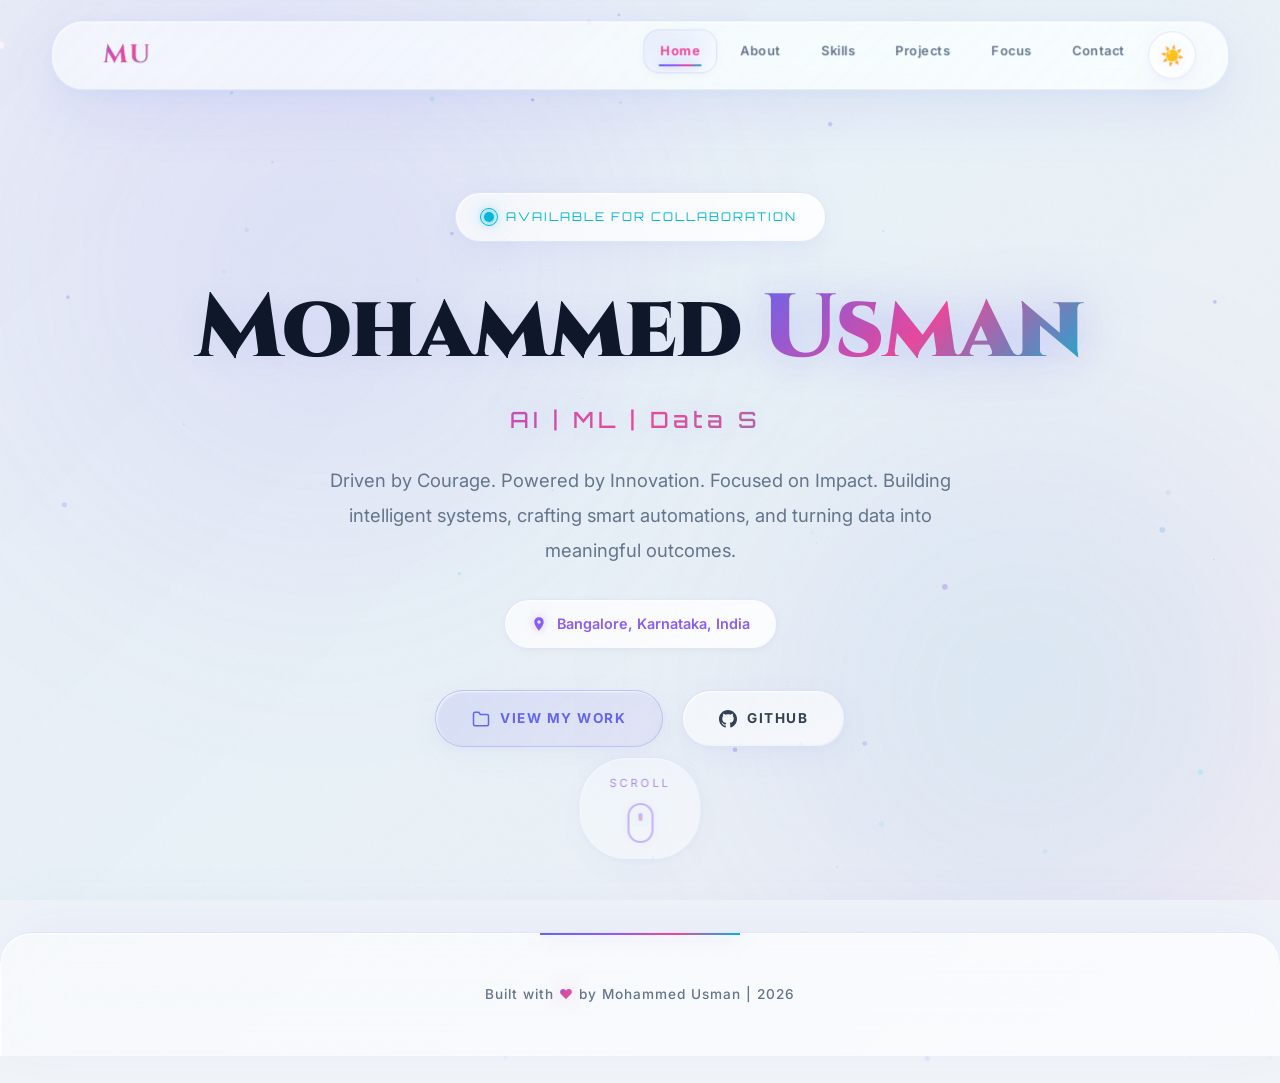
==== index.html @ 212a8f61 "Add files via upload" ====
<!DOCTYPE html>
<html lang="en">
<head>
    <meta charset="UTF-8">
    <meta name="viewport" content="width=device-width, initial-scale=1.0, maximum-scale=5.0, user-scalable=yes">
    <title>Mohammed Usman | AI & ML Portfolio</title>
    <link rel="preconnect" href="https://fonts.googleapis.com">
    <link rel="preconnect" href="https://fonts.gstatic.com" crossorigin>
    <link href="https://fonts.googleapis.com/css2?family=Cinzel:wght@400;600;700;900&family=Inter:wght@300;400;500;600;700&family=Orbitron:wght@400;500;700;900&display=swap" rel="stylesheet">
    <link rel="stylesheet" href="theme.css">
    <link rel="stylesheet" href="style.css">
</head>
<body>

    <div class="skeleton-loader" id="skeletonLoader">
        <div class="skeleton-prism"></div>
        <div class="skeleton-text">INITIALIZING PRISM...</div>
    </div>

    <div class="bg-canvas">
        <canvas id="particleCanvas"></canvas>
    </div>
    <div class="bg-overlay"></div>
    <div class="bg-noise"></div>

    <nav class="navbar" id="navbar">
        <a href="index.html" class="nav-logo">MU</a>
        <ul class="nav-links" id="navLinks">
            <li><a href="index.html">Home</a></li>
            <li><a href="about.html">About</a></li>
            <li><a href="skills.html">Skills</a></li>
            <li><a href="projects.html">Projects</a></li>
            <li><a href="focus.html">Focus</a></li>
            <li><a href="contact.html">Contact</a></li>
            <li><button class="theme-toggle" id="themeToggle" aria-label="Toggle theme"><span class="theme-icon">☀️</span></button></li>
        </ul>
        <button class="mobile-menu-btn" id="mobileMenuBtn" aria-label="Toggle menu">
            <span></span>
            <span></span>
            <span></span>
        </button>
    </nav>

    <section class="hero" id="home">
        <div class="hero-content">
            <div class="hero-badge">
                <span class="pulse"></span>
                AVAILABLE FOR COLLABORATION
            </div>
            <h1 class="hero-name">Mohammed <span>Usman</span></h1>
            <p class="hero-title">AI | ML | Data Science | Futuristic Tech Explorer</p>
            <p class="hero-desc">
                Driven by Courage. Powered by Innovation. Focused on Impact.
                Building intelligent systems, crafting smart automations, and turning data into meaningful outcomes.
            </p>
            <div class="hero-location">
                <svg viewBox="0 0 24 24">
                    <path d="M12 2C8.13 2 5 5.13 5 9c0 5.25 7 13 7 13s7-7.75 7-13c0-3.87-3.13-7-7-7zm0 9.5c-1.38 0-2.5-1.12-2.5-2.5s1.12-2.5 2.5-2.5 2.5 1.12 2.5 2.5-1.12 2.5-2.5 2.5z"/>
                </svg>
                Bangalore, Karnataka, India
            </div>
            <div class="hero-cta">
                <a href="projects.html" class="btn btn-primary">
                    <svg width="18" height="18" viewBox="0 0 24 24" fill="none" stroke="currentColor" stroke-width="2">
                        <path d="M22 19a2 2 0 0 1-2 2H4a2 2 0 0 1-2-2V5a2 2 0 0 1 2-2h5l2 3h9a2 2 0 0 1 2 2z"/>
                    </svg>
                    View My Work
                <span class="wave"></span></a>
                <a href="https://github.com/ussu321" target="_blank" rel="noopener noreferrer" class="btn btn-secondary">
                    <svg width="18" height="18" viewBox="0 0 24 24" fill="currentColor">
                        <path d="M12 0c-6.626 0-12 5.373-12 12 0 5.302 3.438 9.8 8.207 11.387.599.111.793-.261.793-.577v-2.234c-3.338.726-4.033-1.416-4.033-1.416-.546-1.387-1.333-1.756-1.333-1.756-1.089-.745.083-.729.083-.729 1.205.084 1.839 1.237 1.839 1.237 1.07 1.834 2.807 1.304 3.492.997.107-.775.418-1.305.762-1.604-2.665-.305-5.467-1.334-5.467-5.931 0-1.311.469-2.381 1.236-3.221-.124-.303-.535-1.524.117-3.176 0 0 1.008-.322 3.301 1.23.957-.266 1.983-.399 3.003-.404 1.02.005 2.047.138 3.006.404 2.291-1.552 3.297-1.23 3.297-1.23.653 1.653.242 2.874.118 3.176.77.84 1.235 1.911 1.235 3.221 0 4.609-2.807 5.624-5.479 5.921.43.372.823 1.102.823 2.222v3.293c0 .319.192.694.801.576 4.765-1.589 8.199-6.086 8.199-11.386 0-6.627-5.373-12-12-12z"/>
                    </svg>
                    GitHub
                <span class="wave"></span></a>
            </div>
        </div>
        <div class="scroll-indicator">
            <span>SCROLL</span>
            <div class="mouse"></div>
        </div>
    </section>

    <footer class="footer">
        <p>Built with <span class="heart">♥</span> by Mohammed Usman | 2026</p>
    </footer>

    <script src="main.js"></script>
</body>
</html>
---- theme.css ----
/* ============================================
   PRISM GLASS DESIGN SYSTEM v3.0
   Fixed: No scroll shake, Real Skeleton, Mobile-First
   ============================================ */

:root {
    --bg-void: #f0f4f8;
    --bg-surface: #ffffff;
    --bg-elevated: #e2e8f0;
    --bg-hero: radial-gradient(ellipse at 20% 20%, rgba(99,102,241,0.08) 0%, transparent 50%),
               radial-gradient(ellipse at 80% 80%, rgba(6,182,212,0.06) 0%, transparent 50%),
               radial-gradient(ellipse at 50% 50%, rgba(236,72,153,0.04) 0%, transparent 60%);

    --glass-10: rgba(255, 255, 255, 0.45);
    --glass-20: rgba(255, 255, 255, 0.65);
    --glass-30: rgba(255, 255, 255, 0.85);
    --glass-border: rgba(99, 102, 241, 0.15);
    --glass-border-hover: rgba(139, 92, 246, 0.40);
    --glass-border-glow: rgba(6, 182, 212, 0.25);

    --accent-indigo: #6366f1;
    --accent-violet: #8b5cf6;
    --accent-fuchsia: #ec4899;
    --accent-cyan: #06b6d4;
    --accent-rose: #f43f5e;
    --accent-gold: #f59e0b;
    --accent-glow: rgba(99, 102, 241, 0.15);

    --text-primary: #0f172a;
    --text-secondary: #334155;
    --text-muted: #64748b;
    --text-light: #94a3b8;

    --gradient-holographic: linear-gradient(135deg, #6366f1, #8b5cf6, #ec4899, #06b6d4);
    --gradient-aurora: linear-gradient(135deg, rgba(99,102,241,0.10), rgba(6,182,212,0.08), rgba(236,72,153,0.06));
    --gradient-shimmer: linear-gradient(105deg, transparent 30%, rgba(255,255,255,0.5) 45%, rgba(255,255,255,0.7) 50%, rgba(255,255,255,0.5) 55%, transparent 70%);
    --gradient-text: linear-gradient(135deg, #6366f1 0%, #ec4899 50%, #06b6d4 100%);

    --neon-glow: 0 0 20px rgba(99, 102, 241, 0.20), 0 0 60px rgba(6, 182, 212, 0.10);
    --neon-glow-strong: 0 0 30px rgba(99, 102, 241, 0.30), 0 0 80px rgba(236, 72, 153, 0.15), 0 0 40px rgba(6, 182, 212, 0.10);

    --shadow-sm: 0 2px 8px rgba(15, 23, 42, 0.03), 0 1px 2px rgba(15, 23, 42, 0.02);
    --shadow-md: 0 8px 32px rgba(99, 102, 241, 0.06), 0 2px 8px rgba(6, 182, 212, 0.04);
    --shadow-lg: 0 20px 60px rgba(99, 102, 241, 0.10), 0 4px 16px rgba(6, 182, 212, 0.06);
    --shadow-xl: 0 30px 80px rgba(99, 102, 241, 0.14), 0 8px 24px rgba(6, 182, 212, 0.08);
    --shadow-inset-light: inset 1px 1px 2px rgba(255,255,255,0.7), inset 0px 0px 1px rgba(255,255,255,0.5);
    --shadow-inset-dark: inset -1px -1px 2px rgba(15, 23, 42, 0.03);

    --font-ancient: 'Cinzel', serif;
    --font-modern: 'Inter', sans-serif;
    --font-tech: 'Orbitron', monospace;

    --transition-smooth: transform 0.5s cubic-bezier(0.23, 1, 0.32, 1), opacity 0.5s cubic-bezier(0.23, 1, 0.32, 1), box-shadow 0.5s ease;
    --transition-bounce: transform 0.6s cubic-bezier(0.34, 1.56, 0.64, 1), opacity 0.6s cubic-bezier(0.34, 1.56, 0.64, 1);
    --transition-liquid: transform 0.8s cubic-bezier(0.4, 0, 0.2, 1), opacity 0.8s ease;

    --radius-sm: 16px;
    --radius-md: 24px;
    --radius-lg: 32px;
    --radius-xl: 48px;
    --radius-pill: 100px;

    --cursor-glow-color: rgba(99, 102, 241, 0.04);
    --liquid-gradient: linear-gradient(135deg, rgba(99,102,241,0.05) 0%, rgba(6,182,212,0.03) 50%, rgba(236,72,153,0.03) 100%);
}

[data-theme="dark"] {
    --bg-void: #02040a;
    --bg-surface: #0a0f1a;
    --bg-elevated: #111827;
    --bg-hero: radial-gradient(ellipse at 20% 20%, rgba(99,102,241,0.10) 0%, transparent 50%),
               radial-gradient(ellipse at 80% 80%, rgba(6,182,212,0.06) 0%, transparent 50%),
               radial-gradient(ellipse at 50% 50%, rgba(236,72,153,0.04) 0%, transparent 60%);

    --glass-10: rgba(255, 255, 255, 0.02);
    --glass-20: rgba(255, 255, 255, 0.05);
    --glass-30: rgba(255, 255, 255, 0.08);
    --glass-border: rgba(139, 92, 246, 0.15);
    --glass-border-hover: rgba(139, 92, 246, 0.45);
    --glass-border-glow: rgba(6, 182, 212, 0.30);

    --text-primary: #f8fafc;
    --text-secondary: #e2e8f0;
    --text-muted: #94a3b8;
    --text-light: #64748b;

    --shadow-sm: 0 2px 8px rgba(0, 0, 0, 0.25), 0 1px 2px rgba(0,0,0,0.15);
    --shadow-md: 0 8px 32px rgba(0, 0, 0, 0.35), 0 2px 8px rgba(139, 92, 246, 0.08);
    --shadow-lg: 0 20px 60px rgba(0, 0, 0, 0.45), 0 4px 16px rgba(139, 92, 246, 0.10);
    --shadow-xl: 0 30px 80px rgba(0, 0, 0, 0.55), 0 8px 24px rgba(139, 92, 246, 0.12);
    --shadow-inset-light: inset 1px 1px 2px rgba(255,255,255,0.03), inset 0px 0px 1px rgba(255,255,255,0.02);
    --shadow-inset-dark: inset -1px -1px 2px rgba(0, 0, 0, 0.25);

    --accent-glow: rgba(139, 92, 246, 0.12);
    --cursor-glow-color: rgba(139, 92, 246, 0.03);
    --liquid-gradient: linear-gradient(135deg, rgba(99,102,241,0.04) 0%, rgba(6,182,212,0.02) 50%, rgba(236,72,153,0.02) 100%);
}

*, *::before, *::after {
    margin: 0;
    padding: 0;
    box-sizing: border-box;
}

html {
    scroll-behavior: smooth;
    scroll-padding-top: 100px;
    font-size: 16px;
    -webkit-font-smoothing: antialiased;
    -moz-osx-font-smoothing: grayscale;
    overflow-x: hidden;
}

body {
    font-family: var(--font-modern);
    background: var(--bg-void);
    color: var(--text-secondary);
    overflow-x: hidden;
    line-height: 1.7;
    min-height: 100vh;
    min-height: 100dvh;
    position: relative;
    transition: background-color 0.5s ease, color 0.4s ease;
}

/* ============================================
   SKELETON LOADER - Real App Feel
   ============================================ */
.skeleton-loader {
    position: fixed;
    inset: 0;
    background: var(--bg-void);
    z-index: 100000;
    display: flex;
    flex-direction: column;
    align-items: center;
    justify-content: center;
    transition: opacity 0.7s cubic-bezier(0.23, 1, 0.32, 1), visibility 0.7s ease;
}

.skeleton-loader.hidden {
    opacity: 0;
    visibility: hidden;
    pointer-events: none;
}

.skeleton-prism {
    width: 70px;
    height: 70px;
    position: relative;
    border-radius: 20px;
    background: linear-gradient(135deg, var(--glass-20), var(--glass-30));
    border: 2px solid var(--glass-border);
    backdrop-filter: blur(20px);
    box-shadow: var(--neon-glow), var(--shadow-lg);
    animation: skeletonSpin 2s linear infinite, skeletonPulse 1.5s ease-in-out infinite;
    overflow: hidden;
}

.skeleton-prism::before {
    content: '';
    position: absolute;
    inset: 0;
    background: var(--gradient-holographic);
    opacity: 0.3;
    animation: skeletonGradient 3s linear infinite;
    background-size: 200% 200%;
}

.skeleton-prism::after {
    content: '';
    position: absolute;
    inset: 4px;
    border-radius: 14px;
    background: var(--bg-void);
    opacity: 0.8;
}

@keyframes skeletonSpin {
    0% { transform: rotate(0deg) scale(1); }
    50% { transform: rotate(180deg) scale(1.1); }
    100% { transform: rotate(360deg) scale(1); }
}

@keyframes skeletonPulse {
    0%, 100% { box-shadow: 0 0 20px rgba(99,102,241,0.2), 0 0 40px rgba(6,182,212,0.1); }
    50% { box-shadow: 0 0 40px rgba(99,102,241,0.4), 0 0 80px rgba(236,72,153,0.2); }
}

@keyframes skeletonGradient {
    0% { background-position: 0% 50%; }
    50% { background-position: 100% 50%; }
    100% { background-position: 0% 50%; }
}

.skeleton-text {
    margin-top: 1.8rem;
    font-family: var(--font-tech);
    font-size: 0.8rem;
    color: var(--accent-violet);
    letter-spacing: 5px;
    animation: skeletonTextFade 1.2s ease-in-out infinite;
    font-weight: 500;
}

@keyframes skeletonTextFade {
    0%, 100% { opacity: 0.3; }
    50% { opacity: 1; }
}

/* ============================================
   BACKGROUND SYSTEM - Fixed Full Coverage
   ============================================ */
.bg-canvas {
    position: fixed;
    top: 0;
    left: 0;
    width: 100%;
    height: 100%;
    z-index: -3;
    background: var(--bg-void);
    overflow: hidden;
    pointer-events: none;
}

.bg-canvas::before {
    content: '';
    position: absolute;
    top: -20%;
    left: -10%;
    width: 70vw;
    height: 70vw;
    background: radial-gradient(circle, rgba(99,102,241,0.12) 0%, rgba(139,92,246,0.06) 30%, transparent 70%);
    border-radius: 50%;
    animation: auroraDrift1 25s ease-in-out infinite alternate;
    filter: blur(80px);
    transform: translateZ(0);
    will-change: transform;
}

.bg-canvas::after {
    content: '';
    position: absolute;
    bottom: -20%;
    right: -10%;
    width: 60vw;
    height: 60vw;
    background: radial-gradient(circle, rgba(6,182,212,0.10) 0%, rgba(99,102,241,0.05) 40%, transparent 70%);
    border-radius: 50%;
    animation: auroraDrift2 20s ease-in-out infinite alternate;
    filter: blur(80px);
    transform: translateZ(0);
    will-change: transform;
}

@keyframes auroraDrift1 {
    0% { transform: translate(0, 0) scale(1); }
    33% { transform: translate(5%, -5%) scale(1.1); }
    66% { transform: translate(-3%, 3%) scale(0.95); }
    100% { transform: translate(2%, -2%) scale(1.05); }
}

@keyframes auroraDrift2 {
    0% { transform: translate(0, 0) scale(1); }
    50% { transform: translate(-5%, 5%) scale(1.15); }
    100% { transform: translate(3%, -3%) scale(1.08); }
}

.bg-overlay {
    position: fixed;
    top: 0;
    left: 0;
    width: 100%;
    height: 100%;
    z-index: -2;
    background: var(--liquid-gradient);
    pointer-events: none;
    animation: auroraPulse 15s ease-in-out infinite alternate;
}

@keyframes auroraPulse {
    0% { opacity: 0.5; }
    50% { opacity: 1; }
    100% { opacity: 0.7; }
}

.bg-noise {
    position: fixed;
    top: 0;
    left: 0;
    width: 100%;
    height: 100%;
    z-index: -1;
    opacity: 0.02;
    pointer-events: none;
    background-image: url("data:image/svg+xml,%3Csvg viewBox='0 0 256 256' xmlns='http://www.w3.org/2000/svg'%3E%3Cfilter id='noise'%3E%3CfeTurbulence type='fractalNoise' baseFrequency='0.9' numOctaves='3' stitchTiles='stitch'/%3E%3C/filter%3E%3Crect width='100%25' height='100%25' filter='url(%23noise)'/%3E%3C/svg%3E");
}

.aurora-particle {
    position: fixed;
    border-radius: 50%;
    pointer-events: none;
    z-index: -2;
    filter: blur(1px);
    opacity: 0.3;
    animation: particleFloat linear infinite;
    will-change: transform, opacity;
}

@keyframes particleFloat {
    0% { transform: translateY(100vh) rotate(0deg); opacity: 0; }
    10% { opacity: 0.3; }
    90% { opacity: 0.3; }
    100% { transform: translateY(-100px) rotate(360deg); opacity: 0; }
}

/* ============================================
   THEME TOGGLE
   ============================================ */
.theme-toggle {
    position: relative;
    width: 48px;
    height: 48px;
    border-radius: 50%;
    border: none;
    cursor: pointer;
    display: flex;
    align-items: center;
    justify-content: center;
    font-size: 1.2rem;
    background: linear-gradient(135deg, var(--glass-10), var(--glass-20));
    backdrop-filter: blur(20px) saturate(1.5);
    -webkit-backdrop-filter: blur(20px) saturate(1.5);
    border: 1.5px solid var(--glass-border);
    box-shadow: var(--shadow-md), var(--shadow-inset-light), var(--shadow-inset-dark);
    transition: var(--transition-bounce);
    z-index: 1001;
    -webkit-tap-highlight-color: transparent;
    overflow: hidden;
    will-change: transform;
}

.theme-toggle:hover {
    transform: scale(1.15) rotate(20deg);
    border-color: var(--glass-border-hover);
    box-shadow: var(--neon-glow), var(--shadow-lg), var(--shadow-inset-light);
}

.theme-toggle:active {
    transform: scale(0.92);
}

.theme-toggle .theme-icon {
    position: relative;
    z-index: 2;
    transition: transform 0.4s cubic-bezier(0.34, 1.56, 0.64, 1);
    filter: drop-shadow(0 0 8px var(--accent-glow));
}

.theme-toggle:hover .theme-icon {
    transform: scale(1.3);
}

.theme-toggle::before {
    content: '';
    position: absolute;
    bottom: 0;
    left: 0;
    width: 100%;
    height: 0%;
    background: var(--gradient-holographic);
    border-radius: 50%;
    transition: height 0.6s cubic-bezier(0.23, 1, 0.32, 1);
    z-index: 0;
    opacity: 0.2;
}

.theme-toggle:hover::before {
    height: 100%;
}

/* ============================================
   SEARCH BAR
   ============================================ */
.search-container {
    max-width: 700px;
    margin: 0 auto 3rem;
    position: relative;
    z-index: 10;
}

.search-wrapper {
    position: relative;
    display: flex;
    align-items: center;
}

.search-input {
    width: 100%;
    padding: 18px 28px 18px 56px;
    font-family: var(--font-modern);
    font-size: 1rem;
    color: var(--text-primary);
    background: linear-gradient(135deg, var(--glass-10), var(--glass-20));
    backdrop-filter: blur(24px) saturate(1.8);
    -webkit-backdrop-filter: blur(24px) saturate(1.8);
    border: 1.5px solid var(--glass-border);
    border-radius: var(--radius-pill);
    outline: none;
    transition: var(--transition-bounce);
    box-shadow: var(--shadow-md), var(--shadow-inset-light), var(--shadow-inset-dark);
    will-change: transform, box-shadow;
}

.search-input::placeholder {
    color: var(--text-muted);
    opacity: 0.6;
}

.search-input:focus {
    border-color: var(--accent-violet);
    box-shadow: var(--neon-glow), var(--shadow-lg), var(--shadow-inset-light);
    transform: translateY(-3px) scale(1.01);
}

.search-icon {
    position: absolute;
    left: 22px;
    width: 20px;
    height: 20px;
    fill: none;
    stroke: var(--accent-violet);
    stroke-width: 2;
    opacity: 0.6;
    pointer-events: none;
    transition: var(--transition-smooth);
}

.search-input:focus + .search-icon,
.search-wrapper:focus-within .search-icon {
    opacity: 1;
    transform: scale(1.1);
    stroke: var(--accent-fuchsia);
    filter: drop-shadow(0 0 6px var(--accent-glow));
}

.search-clear {
    position: absolute;
    right: 20px;
    background: none;
    border: none;
    cursor: pointer;
    font-size: 1.2rem;
    color: var(--text-muted);
    opacity: 0;
    transition: var(--transition-smooth);
    padding: 4px;
    border-radius: 50%;
    width: 32px;
    height: 32px;
    display: flex;
    align-items: center;
    justify-content: center;
    -webkit-tap-highlight-color: transparent;
}

.search-clear.visible {
    opacity: 0.6;
}

.search-clear:hover {
    opacity: 1;
    background: var(--bg-elevated);
    color: var(--accent-rose);
    transform: rotate(90deg);
}

.search-results-count {
    text-align: center;
    font-family: var(--font-tech);
    font-size: 0.85rem;
    color: var(--text-muted);
    margin-top: 1rem;
    letter-spacing: 1px;
    opacity: 0;
    transform: translateY(-10px);
    transition: var(--transition-smooth);
    will-change: transform, opacity;
}

.search-results-count.visible {
    opacity: 1;
    transform: translateY(0);
}

.no-results {
    text-align: center;
    padding: 4rem 2rem;
    display: none;
}

.no-results.visible {
    display: block;
}

.no-results-icon {
    font-size: 4rem;
    margin-bottom: 1rem;
    opacity: 0.5;
}

.no-results h3 {
    font-family: var(--font-ancient);
    color: var(--text-primary);
    margin-bottom: 0.5rem;
}

.no-results p {
    color: var(--text-muted);
}
---- style.css ----
/* ============================================
   PRISM GLASS - MAIN STYLES v3.0
   Fixed: No scroll shake, Full Mobile, Real Glass
   ============================================ */

@import url('https://fonts.googleapis.com/css2?family=Cinzel:wght@400;600;700;900&family=Inter:wght@300;400;500;600;700&family=Orbitron:wght@400;500;700;900&display=swap');

* {
    margin: 0;
    padding: 0;
    box-sizing: border-box;
}

html {
    scroll-behavior: smooth;
    scroll-padding-top: 100px;
    font-size: 16px;
    -webkit-font-smoothing: antialiased;
    -moz-osx-font-smoothing: grayscale;
    overflow-x: hidden;
}

body {
    font-family: var(--font-modern);
    background: var(--bg-void);
    color: var(--text-secondary);
    overflow-x: hidden;
    line-height: 1.7;
    min-height: 100vh;
    min-height: 100dvh;
    position: relative;
    transition: background-color 0.5s ease, color 0.4s ease;
}

/* ============================================
   NAVBAR - Floating Prism Glass
   ============================================ */
.navbar {
    position: fixed;
    top: 20px;
    left: 50%;
    transform: translateX(-50%);
    z-index: 1000;
    padding: 0 2rem;
    height: 70px;
    display: flex;
    align-items: center;
    justify-content: space-between;
    width: 92%;
    max-width: 1200px;
    background: linear-gradient(135deg, var(--glass-10), var(--glass-20));
    backdrop-filter: blur(40px) saturate(2) brightness(1.05);
    -webkit-backdrop-filter: blur(40px) saturate(2) brightness(1.05);
    border-radius: var(--radius-lg);
    border: 1.5px solid var(--glass-border);
    box-shadow: var(--shadow-lg), var(--shadow-inset-light);
    transition: var(--transition-smooth);
    will-change: transform;
}

.navbar.scrolled {
    background: linear-gradient(135deg, var(--glass-20), var(--glass-30));
    box-shadow: var(--shadow-xl), var(--shadow-inset-light);
    top: 12px;
    height: 64px;
    border-color: var(--glass-border-hover);
    width: 88%;
}

.nav-logo {
    font-family: var(--font-ancient);
    font-size: 1.6rem;
    font-weight: 700;
    background: var(--gradient-text);
    -webkit-background-clip: text;
    -webkit-text-fill-color: transparent;
    background-clip: text;
    text-decoration: none;
    letter-spacing: 2px;
    position: relative;
    transition: var(--transition-bounce);
    padding: 8px 18px;
    border-radius: var(--radius-sm);
    border: 1.5px solid transparent;
    will-change: transform;
    display: inline-block;
}

.nav-logo:hover {
    transform: scale(1.1) translateY(-2px);
    filter: drop-shadow(0 0 12px rgba(99,102,241,0.4));
    border-color: var(--glass-border-hover);
    background: linear-gradient(135deg, var(--glass-10), var(--glass-20));
    -webkit-background-clip: initial;
    -webkit-text-fill-color: initial;
    background-clip: initial;
    color: var(--accent-violet);
}

.nav-links {
    display: flex;
    gap: 0.4rem;
    list-style: none;
    align-items: center;
    margin: 0;
    padding: 0;
}

.nav-links a {
    font-family: var(--font-modern);
    font-size: 0.8rem;
    font-weight: 600;
    color: var(--text-muted);
    text-decoration: none;
    letter-spacing: 0.5px;
    position: relative;
    transition: var(--transition-smooth);
    padding: 10px 16px;
    border-radius: var(--radius-sm);
    border: 1.5px solid transparent;
    white-space: nowrap;
    overflow: hidden;
    will-change: transform, color;
    display: inline-block;
}

.nav-links a::after {
    content: '';
    position: absolute;
    bottom: 6px;
    left: 50%;
    width: 0;
    height: 2px;
    background: var(--gradient-holographic);
    border-radius: 2px;
    transition: all 0.4s cubic-bezier(0.23, 1, 0.32, 1);
    transform: translateX(-50%);
    box-shadow: 0 0 8px rgba(99,102,241,0.4);
}

.nav-links a:hover::after,
.nav-links a.active::after {
    width: 60%;
}

.nav-links a:hover,
.nav-links a.active {
    color: var(--accent-violet);
    background: linear-gradient(135deg, var(--glass-10), transparent);
    border-color: var(--glass-border);
    box-shadow: var(--shadow-sm);
}

.nav-links a.active {
    color: var(--accent-fuchsia);
    font-weight: 700;
    background: linear-gradient(135deg, rgba(99,102,241,0.08), transparent);
    text-shadow: 0 0 20px rgba(99,102,241,0.3);
}

.mobile-menu-btn {
    display: none;
    flex-direction: column;
    gap: 5px;
    cursor: pointer;
    padding: 12px;
    background: linear-gradient(135deg, var(--glass-10), var(--glass-20));
    border: 1.5px solid var(--glass-border);
    border-radius: var(--radius-sm);
    box-shadow: var(--shadow-sm), var(--shadow-inset-light);
    z-index: 1001;
    transition: var(--transition-smooth);
    -webkit-tap-highlight-color: transparent;
    will-change: transform;
}

.mobile-menu-btn:hover {
    border-color: var(--glass-border-hover);
    box-shadow: var(--neon-glow), var(--shadow-md);
    transform: scale(1.05);
}

.mobile-menu-btn span {
    display: block;
    width: 22px;
    height: 2px;
    background: var(--gradient-holographic);
    background-size: 200% 200%;
    transition: all 0.3s ease;
    border-radius: 2px;
    box-shadow: 0 0 6px rgba(99,102,241,0.3);
}

.mobile-menu-btn.active span:nth-child(1) {
    transform: rotate(45deg) translate(5px, 5px);
}

.mobile-menu-btn.active span:nth-child(2) {
    opacity: 0;
    transform: translateX(-10px);
}

.mobile-menu-btn.active span:nth-child(3) {
    transform: rotate(-45deg) translate(5px, -5px);
}

/* ============================================
   GLASS BUTTON SYSTEM
   ============================================ */
.btn,
.project-links a,
.contact-link {
    position: relative;
    padding: 16px 36px;
    font-family: var(--font-modern);
    font-size: 0.85rem;
    font-weight: 700;
    letter-spacing: 1.5px;
    text-transform: uppercase;
    text-decoration: none;
    border: none;
    border-radius: var(--radius-pill);
    cursor: pointer;
    overflow: hidden;
    transition: var(--transition-bounce);
    display: inline-flex;
    align-items: center;
    justify-content: center;
    gap: 10px;
    isolation: isolate;
    z-index: 1;
    -webkit-tap-highlight-color: transparent;
    will-change: transform, box-shadow;
    background: linear-gradient(135deg, var(--glass-10), var(--glass-20));
    backdrop-filter: blur(16px) saturate(1.5);
    -webkit-backdrop-filter: blur(16px) saturate(1.5);
    border: 1.5px solid var(--glass-border);
    box-shadow: var(--shadow-md), var(--shadow-inset-light), var(--shadow-inset-dark);
    color: var(--text-secondary);
    user-select: none;
    -webkit-user-select: none;
    touch-action: manipulation;
}

.btn::before,
.project-links a::before,
.contact-link::before {
    content: '';
    position: absolute;
    inset: 0;
    border-radius: inherit;
    padding: 1.5px;
    background: var(--gradient-holographic);
    -webkit-mask: linear-gradient(#fff 0 0) content-box, linear-gradient(#fff 0 0);
    -webkit-mask-composite: xor;
    mask-composite: exclude;
    opacity: 0;
    transition: opacity 0.5s ease;
    pointer-events: none;
    z-index: -1;
}

.btn:hover::before,
.project-links a:hover::before,
.contact-link:hover::before {
    opacity: 0.8;
}

.btn::after,
.project-links a::after,
.contact-link::after {
    content: '';
    position: absolute;
    inset: 0;
    border-radius: inherit;
    background: var(--gradient-shimmer);
    background-size: 200% 100%;
    transform: translateX(-100%) skewX(-15deg);
    transition: transform 0.9s cubic-bezier(0.23, 1, 0.32, 1);
    z-index: 2;
    pointer-events: none;
    opacity: 0.3;
}

.btn:hover::after,
.project-links a:hover::after,
.contact-link:hover::after {
    transform: translateX(100%) skewX(-15deg);
}

.btn .wave,
.project-links a .wave,
.contact-link .wave {
    position: absolute;
    bottom: 0;
    left: -50%;
    width: 200%;
    height: 0%;
    background: var(--gradient-aurora);
    border-radius: 40% 40% 0 0;
    transition: height 0.7s cubic-bezier(0.23, 1, 0.32, 1);
    z-index: 0;
    pointer-events: none;
    opacity: 0.5;
}

.btn:hover .wave,
.project-links a:hover .wave,
.contact-link:hover .wave {
    height: 60%;
}

.btn:hover,
.project-links a:hover,
.contact-link:hover {
    transform: translateY(-4px) scale(1.03);
    box-shadow: var(--neon-glow), var(--shadow-xl), var(--shadow-inset-light);
    color: var(--text-primary);
    border-color: transparent;
}

.btn:active,
.project-links a:active,
.contact-link:active {
    transform: translateY(-1px) scale(0.97);
    box-shadow: var(--shadow-sm), var(--shadow-inset-dark);
}

.btn svg, .btn span,
.project-links a svg, .project-links a span {
    position: relative;
    z-index: 3;
    flex-shrink: 0;
}

.btn-primary {
    background: linear-gradient(135deg, rgba(99,102,241,0.12), rgba(139,92,246,0.08));
    color: var(--accent-indigo);
    border-color: rgba(99,102,241,0.25);
}

.btn-primary:hover {
    background: linear-gradient(135deg, rgba(99,102,241,0.25), rgba(139,92,246,0.18));
    color: var(--accent-violet);
    box-shadow: 0 0 30px rgba(99,102,241,0.20), var(--shadow-xl), var(--shadow-inset-light);
}

.btn-secondary {
    background: linear-gradient(135deg, var(--glass-10), var(--glass-20));
    color: var(--text-secondary);
    border-color: var(--glass-border);
}

.btn-secondary:hover {
    background: linear-gradient(135deg, var(--glass-20), var(--glass-30));
    color: var(--text-primary);
}

.project-links .btn-view {
    background: linear-gradient(135deg, rgba(99,102,241,0.10), rgba(139,92,246,0.06));
    color: var(--accent-indigo);
    border-color: rgba(99,102,241,0.20);
    font-size: 0.75rem;
    padding: 12px 24px;
}

.project-links .btn-view:hover {
    background: linear-gradient(135deg, rgba(99,102,241,0.22), rgba(139,92,246,0.15));
    color: var(--accent-violet);
}

.project-links .btn-code {
    background: linear-gradient(135deg, var(--glass-10), var(--glass-20));
    color: var(--text-muted);
    border-color: var(--glass-border);
    font-size: 0.75rem;
    padding: 12px 24px;
}

.project-links .btn-code:hover {
    background: linear-gradient(135deg, var(--glass-20), var(--glass-30));
    color: var(--text-primary);
}

/* ============================================
   PRISM GLASS CARD SYSTEM - Realistic Physics
   ============================================ */
.glass-card,
.skill-category,
.project-card,
.focus-item,
.stat-card,
.contact-card {
    position: relative;
    background: linear-gradient(135deg, var(--glass-10), var(--glass-20));
    backdrop-filter: blur(24px) saturate(1.6) brightness(1.02);
    -webkit-backdrop-filter: blur(24px) saturate(1.6) brightness(1.02);
    border: 1.5px solid var(--glass-border);
    border-radius: var(--radius-lg);
    padding: 2.5rem;
    transition: var(--transition-bounce);
    overflow: hidden;
    box-shadow: var(--shadow-md), var(--shadow-inset-light), var(--shadow-inset-dark);
    transform-style: preserve-3d;
    perspective: 1000px;
    will-change: transform, box-shadow;
}

/* Realistic glass top reflection */
.glass-card::after,
.skill-category::after,
.project-card::after,
.focus-item::after,
.stat-card::after,
.contact-card::after {
    content: '';
    position: absolute;
    top: 0;
    left: 0;
    width: 100%;
    height: 40%;
    background: linear-gradient(180deg, 
        rgba(255,255,255,0.12) 0%, 
        rgba(255,255,255,0.04) 40%, 
        transparent 100%);
    border-radius: var(--radius-lg) var(--radius-lg) 0 0;
    pointer-events: none;
    z-index: 3;
    opacity: 0.6;
    transition: opacity 0.5s ease;
}

[data-theme="dark"] .glass-card::after,
[data-theme="dark"] .skill-category::after,
[data-theme="dark"] .project-card::after,
[data-theme="dark"] .focus-item::after,
[data-theme="dark"] .stat-card::after,
[data-theme="dark"] .contact-card::after {
    background: linear-gradient(180deg, 
        rgba(255,255,255,0.03) 0%, 
        rgba(255,255,255,0.01) 40%, 
        transparent 100%);
}

/* Gradient border overlay */
.glass-card::before,
.skill-category::before,
.project-card::before,
.focus-item::before,
.stat-card::before,
.contact-card::before {
    content: '';
    position: absolute;
    inset: 0;
    border-radius: inherit;
    padding: 1.5px;
    background: var(--gradient-holographic);
    -webkit-mask: linear-gradient(#fff 0 0) content-box, linear-gradient(#fff 0 0);
    -webkit-mask-composite: xor;
    mask-composite: exclude;
    opacity: 0;
    transition: opacity 0.5s ease;
    pointer-events: none;
    z-index: 2;
}

.glass-card:hover::before,
.skill-category:hover::before,
.project-card:hover::before,
.focus-item:hover::before,
.stat-card:hover::before,
.contact-card:hover::before {
    opacity: 0.7;
}

.glass-card:hover::after,
.skill-category:hover::after,
.project-card:hover::after,
.focus-item:hover::after,
.stat-card:hover::after,
.contact-card:hover::after {
    opacity: 0.8;
}

/* Edge highlight */
.edge-highlight {
    content: '';
    position: absolute;
    top: 0;
    left: 0;
    width: 100%;
    height: 2px;
    background: var(--gradient-holographic);
    background-size: 200% 200%;
    transform: scaleX(0);
    transform-origin: left;
    transition: transform 0.6s cubic-bezier(0.23, 1, 0.32, 1);
    box-shadow: 0 0 20px rgba(99,102,241,0.5), 0 0 40px rgba(236,72,153,0.3);
    border-radius: var(--radius-lg) var(--radius-lg) 0 0;
    z-index: 4;
    animation: gradientShift 3s ease infinite;
}

.glass-card:hover .edge-highlight {
    transform: scaleX(1);
}

@keyframes gradientShift {
    0%, 100% { background-position: 0% 50%; }
    50% { background-position: 100% 50%; }
}

/* Glow orb for project cards */
.project-card .glow-orb {
    position: absolute;
    top: 50%;
    left: 50%;
    width: 120px;
    height: 120px;
    background: radial-gradient(circle, rgba(99,102,241,0.20) 0%, rgba(236,72,153,0.10) 30%, transparent 70%);
    border-radius: 50%;
    transform: translate(-50%, -50%) scale(0);
    transition: transform 1s cubic-bezier(0.23, 1, 0.32, 1);
    pointer-events: none;
    z-index: 0;
    filter: blur(20px);
    will-change: transform;
}

.project-card:hover .glow-orb {
    transform: translate(-50%, -50%) scale(8);
}

/* Card hover */
.glass-card:hover,
.skill-category:hover,
.project-card:hover,
.focus-item:hover,
.stat-card:hover,
.contact-card:hover {
    transform: translateY(-16px) scale(1.02) rotateX(2deg);
    border-color: var(--glass-border-hover);
    box-shadow: var(--neon-glow-strong), var(--shadow-xl), var(--shadow-inset-light);
    background: linear-gradient(135deg, var(--glass-20), var(--glass-30));
}

/* Mouse-following inner glow */
.glass-card,
.skill-category,
.project-card,
.focus-item,
.stat-card,
.contact-card {
    --mouse-x: 50%;
    --mouse-y: 50%;
}

.glass-card .mouse-glow,
.skill-category .mouse-glow,
.project-card .mouse-glow,
.focus-item .mouse-glow,
.stat-card .mouse-glow,
.contact-card .mouse-glow {
    position: absolute;
    inset: 0;
    border-radius: inherit;
    background: radial-gradient(400px circle at var(--mouse-x) var(--mouse-y), rgba(99,102,241,0.08), transparent 40%);
    opacity: 0;
    transition: opacity 0.4s ease;
    pointer-events: none;
    z-index: 0;
    mix-blend-mode: screen;
}

.glass-card:hover .mouse-glow,
.skill-category:hover .mouse-glow,
.project-card:hover .mouse-glow,
.focus-item:hover .mouse-glow,
.stat-card:hover .mouse-glow,
.contact-card:hover .mouse-glow {
    opacity: 1;
}

/* ============================================
   SECTIONS & LAYOUT - NO content-visibility
   ============================================ */
section {
    padding: 100px 5%;
    position: relative;
    max-width: 1400px;
    margin: 0 auto;
}

.section-header {
    text-align: center;
    margin-bottom: 4.5rem;
}

.section-label {
    font-family: var(--font-tech);
    font-size: 0.75rem;
    color: var(--accent-violet);
    letter-spacing: 4px;
    text-transform: uppercase;
    margin-bottom: 1.2rem;
    display: block;
    font-weight: 500;
    text-shadow: 0 0 20px rgba(139,92,246,0.3);
    position: relative;
    overflow: hidden;
    will-change: transform, opacity;
}

.section-title {
    font-family: var(--font-ancient);
    font-size: clamp(2rem, 4.5vw, 3.2rem);
    font-weight: 700;
    color: var(--text-primary);
    margin-bottom: 1.2rem;
    text-shadow: 0 2px 20px rgba(99,102,241,0.08);
    line-height: 1.2;
    will-change: transform, opacity;
}

.section-divider {
    width: 80px;
    height: 3px;
    background: var(--gradient-holographic);
    background-size: 200% 200%;
    margin: 0 auto;
    position: relative;
    border-radius: 3px;
    box-shadow: 0 0 20px rgba(99,102,241,0.4), 0 0 40px rgba(236,72,153,0.2);
    animation: gradientShift 4s ease infinite;
    will-change: transform, box-shadow;
}

.section-divider::before,
.section-divider::after {
    content: '';
    position: absolute;
    top: -6px;
    width: 15px;
    height: 15px;
    border: 2.5px solid var(--accent-cyan);
    border-radius: 50%;
    background: var(--bg-void);
    box-shadow: 0 0 15px rgba(6,182,212,0.5), inset 0 0 6px rgba(6,182,212,0.2);
    animation: pulseRing 2s ease-in-out infinite;
}

.section-divider::before { left: -8px; animation-delay: 0s; }
.section-divider::after { right: -8px; animation-delay: 1s; }

@keyframes pulseRing {
    0%, 100% { transform: scale(1); box-shadow: 0 0 15px rgba(6,182,212,0.5); }
    50% { transform: scale(1.2); box-shadow: 0 0 25px rgba(6,182,212,0.8); }
}

/* ============================================
   HERO SECTION
   ============================================ */
.hero {
    min-height: 100vh;
    min-height: 100dvh;
    display: flex;
    align-items: center;
    justify-content: center;
    padding: 120px 5% 80px;
    position: relative;
    overflow: hidden;
    max-width: none;
}

.hero-content {
    text-align: center;
    max-width: 900px;
    position: relative;
    z-index: 2;
    will-change: transform, opacity;
}

.hero-badge {
    display: inline-flex;
    align-items: center;
    gap: 12px;
    padding: 14px 28px;
    background: linear-gradient(135deg, var(--glass-20), var(--glass-30));
    border: 1.5px solid var(--glass-border);
    border-radius: var(--radius-pill);
    font-family: var(--font-tech);
    font-size: 0.75rem;
    color: var(--accent-cyan);
    letter-spacing: 2px;
    margin-bottom: 2.5rem;
    backdrop-filter: blur(25px) saturate(1.5);
    -webkit-backdrop-filter: blur(25px) saturate(1.5);
    animation: floatBadge 4s ease-in-out infinite;
    box-shadow: var(--shadow-md), var(--shadow-inset-light);
    position: relative;
    overflow: hidden;
    will-change: transform;
}

.hero-badge::before {
    content: '';
    position: absolute;
    inset: -2px;
    border-radius: inherit;
    background: var(--gradient-holographic);
    z-index: -1;
    opacity: 0;
    transition: opacity 0.5s ease;
    filter: blur(6px);
    animation: rotateBorder 8s linear infinite;
    background-size: 200% 200%;
}

.hero-badge:hover::before {
    opacity: 0.4;
}

@keyframes floatBadge {
    0%, 100% { transform: translateY(0); }
    50% { transform: translateY(-12px); }
}

.pulse {
    width: 10px;
    height: 10px;
    background: var(--accent-cyan);
    border-radius: 50%;
    animation: pulse 2.5s ease-in-out infinite;
    box-shadow: 0 0 10px var(--accent-cyan), 0 0 20px rgba(6,182,212,0.5);
    position: relative;
    flex-shrink: 0;
}

.pulse::after {
    content: '';
    position: absolute;
    inset: -4px;
    border-radius: 50%;
    border: 1px solid var(--accent-cyan);
    animation: pulseRingOut 2.5s ease-in-out infinite;
}

@keyframes pulse {
    0%, 100% { transform: scale(1); opacity: 1; }
    50% { transform: scale(0.85); opacity: 0.7; }
}

@keyframes pulseRingOut {
    0% { transform: scale(1); opacity: 0.6; }
    100% { transform: scale(2.5); opacity: 0; }
}

.hero-name {
    font-family: var(--font-ancient);
    font-size: clamp(2.5rem, 7vw, 6rem);
    font-weight: 900;
    color: var(--text-primary);
    line-height: 1.05;
    margin-bottom: 1.5rem;
    text-shadow: 0 4px 30px rgba(99,102,241,0.1);
    letter-spacing: -1px;
    will-change: transform, opacity;
}

.hero-name span {
    background: var(--gradient-text);
    -webkit-background-clip: text;
    -webkit-text-fill-color: transparent;
    background-clip: text;
    filter: drop-shadow(0 0 30px rgba(99,102,241,0.3));
    position: relative;
}

.hero-title {
    font-family: var(--font-tech);
    font-size: clamp(1rem, 2.5vw, 1.4rem);
    background: var(--gradient-text);
    -webkit-background-clip: text;
    -webkit-text-fill-color: transparent;
    background-clip: text;
    letter-spacing: 4px;
    margin-bottom: 1.5rem;
    font-weight: 500;
    min-height: 1.5em;
    filter: drop-shadow(0 0 15px rgba(99,102,241,0.2));
    will-change: transform, opacity;
}

.hero-desc {
    font-size: clamp(1rem, 1.5vw, 1.15rem);
    color: var(--text-muted);
    max-width: 650px;
    margin: 0 auto 2rem;
    line-height: 1.9;
    font-weight: 400;
    will-change: transform, opacity;
}

.hero-location {
    display: inline-flex;
    align-items: center;
    gap: 10px;
    color: var(--accent-violet);
    font-size: 0.9rem;
    margin-bottom: 2.5rem;
    font-weight: 600;
    padding: 12px 26px;
    background: linear-gradient(135deg, var(--glass-20), var(--glass-30));
    border-radius: var(--radius-pill);
    border: 1.5px solid var(--glass-border);
    box-shadow: var(--shadow-sm), var(--shadow-inset-light);
    backdrop-filter: blur(15px);
    -webkit-backdrop-filter: blur(15px);
    will-change: transform;
}

.hero-location svg {
    width: 16px;
    height: 16px;
    fill: var(--accent-violet);
    filter: drop-shadow(0 0 5px rgba(139,92,246,0.4));
    flex-shrink: 0;
}

.hero-cta {
    display: flex;
    gap: 1.2rem;
    justify-content: center;
    flex-wrap: wrap;
}

.scroll-indicator {
    position: absolute;
    bottom: 40px;
    left: 50%;
    transform: translateX(-50%);
    display: flex;
    flex-direction: column;
    align-items: center;
    gap: 10px;
    color: var(--accent-violet);
    font-size: 0.7rem;
    letter-spacing: 3px;
    animation: bounce 2.5s ease-in-out infinite;
    opacity: 0.7;
    padding: 16px 30px;
    background: linear-gradient(135deg, var(--glass-10), var(--glass-20));
    backdrop-filter: blur(20px) saturate(1.5);
    -webkit-backdrop-filter: blur(20px) saturate(1.5);
    border-radius: var(--radius-xl);
    border: 1.5px solid var(--glass-border);
    box-shadow: var(--shadow-md), var(--shadow-inset-light);
    will-change: transform;
    z-index: 2;
}

@keyframes bounce {
    0%, 100% { transform: translateX(-50%) translateY(0); }
    50% { transform: translateX(-50%) translateY(12px); }
}

.mouse {
    width: 26px;
    height: 40px;
    border: 2px solid var(--accent-violet);
    border-radius: 15px;
    position: relative;
    opacity: 0.6;
    box-shadow: 0 0 10px rgba(139,92,246,0.2), inset 0 0 6px rgba(139,92,246,0.06);
}

.mouse::after {
    content: '';
    position: absolute;
    top: 8px;
    left: 50%;
    width: 4px;
    height: 8px;
    background: var(--gradient-holographic);
    border-radius: 2px;
    transform: translateX(-50%);
    animation: scrollWheel 2.5s ease-in-out infinite;
    box-shadow: 0 0 8px rgba(99,102,241,0.5);
}

@keyframes scrollWheel {
    0%, 100% { top: 8px; opacity: 1; }
    50% { top: 18px; opacity: 0; }
}

/* ============================================
   ABOUT PAGE
   ============================================ */
.about-grid {
    display: grid;
    grid-template-columns: 1fr 1.5fr;
    gap: 4rem;
    align-items: center;
    max-width: 1200px;
    margin: 0 auto;
}

.about-image {
    position: relative;
}

.about-image-frame {
    width: 100%;
    max-width: 340px;
    aspect-ratio: 1;
    margin: 0 auto;
    position: relative;
    border-radius: var(--radius-lg);
    overflow: hidden;
    background: var(--bg-elevated);
    border: 2px solid var(--glass-border-hover);
    box-shadow: var(--shadow-xl), var(--shadow-inset-light);
    transition: var(--transition-bounce);
    will-change: transform;
}

.about-image-frame::before {
    content: '';
    position: absolute;
    inset: -3px;
    border-radius: 34px;
    background: var(--gradient-holographic);
    z-index: -1;
    animation: rotateBorder 6s linear infinite;
    background-size: 200% 200%;
    filter: blur(3px);
    opacity: 0.6;
}

.about-image-frame::after {
    content: '';
    position: absolute;
    inset: 0;
    border-radius: inherit;
    background: linear-gradient(135deg, rgba(99,102,241,0.1), transparent 50%, rgba(6,182,212,0.08));
    pointer-events: none;
    z-index: 2;
}

.about-image-frame:hover {
    transform: scale(1.05) rotate(2deg);
    box-shadow: var(--neon-glow-strong), var(--shadow-xl);
}

.about-image-frame img {
    width: 100%;
    height: 100%;
    object-fit: cover;
    display: block;
    transition: transform 0.8s ease;
}

.about-image-frame:hover img {
    transform: scale(1.1);
}

.about-content h3 {
    font-family: var(--font-ancient);
    font-size: 1.8rem;
    background: var(--gradient-text);
    -webkit-background-clip: text;
    -webkit-text-fill-color: transparent;
    background-clip: text;
    margin-bottom: 1.5rem;
    filter: drop-shadow(0 2px 12px rgba(99,102,241,0.15));
}

.about-content p {
    color: var(--text-muted);
    margin-bottom: 1.4rem;
    font-size: 1.05rem;
    line-height: 1.8;
}

.highlight {
    background: var(--gradient-text);
    -webkit-background-clip: text;
    -webkit-text-fill-color: transparent;
    background-clip: text;
    font-weight: 700;
    filter: drop-shadow(0 0 8px rgba(99,102,241,0.15));
}

.about-stats {
    display: grid;
    grid-template-columns: repeat(3, 1fr);
    gap: 1.2rem;
    margin-top: 2.5rem;
}

.stat-card {
    padding: 1.8rem;
    text-align: center;
    background: linear-gradient(135deg, var(--glass-20), var(--glass-30));
    box-shadow: var(--shadow-md), var(--shadow-inset-light), var(--shadow-inset-dark);
}

.stat-card:hover {
    transform: translateY(-12px) scale(1.04) rotateX(2deg);
    box-shadow: var(--neon-glow), var(--shadow-lg), var(--shadow-inset-light);
}

.stat-number {
    font-family: var(--font-tech);
    font-size: 2.4rem;
    font-weight: 700;
    background: var(--gradient-text);
    -webkit-background-clip: text;
    -webkit-text-fill-color: transparent;
    background-clip: text;
    display: block;
    filter: drop-shadow(0 2px 15px rgba(99,102,241,0.25));
    will-change: transform, opacity;
}

.stat-label {
    font-size: 0.78rem;
    color: var(--text-muted);
    letter-spacing: 1px;
    margin-top: 0.5rem;
    font-weight: 600;
    text-transform: uppercase;
}

/* ============================================
   SKILLS PAGE
   ============================================ */
.skills-grid {
    display: grid;
    grid-template-columns: repeat(auto-fit, minmax(280px, 1fr));
    gap: 2rem;
    max-width: 1200px;
    margin: 0 auto;
}

.skill-category {
    padding: 2.2rem;
    background: linear-gradient(135deg, var(--glass-20), var(--glass-30));
}

.skill-category-header {
    display: flex;
    align-items: center;
    gap: 1rem;
    margin-bottom: 1.8rem;
}

.skill-icon {
    width: 56px;
    height: 56px;
    background: linear-gradient(135deg, var(--glass-30), var(--glass-20));
    border: 1.5px solid var(--glass-border);
    border-radius: var(--radius-md);
    display: flex;
    align-items: center;
    justify-content: center;
    font-size: 1.6rem;
    backdrop-filter: blur(12px);
    -webkit-backdrop-filter: blur(12px);
    box-shadow: var(--shadow-sm), var(--shadow-inset-light);
    transition: var(--transition-bounce);
    position: relative;
    overflow: hidden;
    will-change: transform;
    flex-shrink: 0;
}

.skill-icon::before {
    content: '';
    position: absolute;
    top: 6px;
    left: 10px;
    width: 35%;
    height: 25%;
    background: radial-gradient(ellipse at center, rgba(255,255,255,0.5) 0%, transparent 70%);
    border-radius: 50%;
    pointer-events: none;
}

.skill-category:hover .skill-icon {
    transform: scale(1.15) rotate(-8deg) translateY(-4px);
    box-shadow: var(--neon-glow), var(--shadow-md), var(--shadow-inset-light);
    border-color: var(--glass-border-hover);
}

.skill-category h3 {
    font-family: var(--font-ancient);
    font-size: 1.2rem;
    background: var(--gradient-text);
    -webkit-background-clip: text;
    -webkit-text-fill-color: transparent;
    background-clip: text;
}

.skill-list {
    display: flex;
    flex-wrap: wrap;
    gap: 0.8rem;
}

.skill-tag {
    padding: 8px 18px;
    background: linear-gradient(135deg, var(--glass-10), var(--glass-20));
    border: 1.5px solid var(--glass-border);
    border-radius: var(--radius-sm);
    font-size: 0.82rem;
    color: var(--text-secondary);
    transition: var(--transition-bounce);
    cursor: default;
    backdrop-filter: blur(8px);
    -webkit-backdrop-filter: blur(8px);
    font-weight: 600;
    box-shadow: var(--shadow-sm), var(--shadow-inset-light);
    position: relative;
    overflow: hidden;
    will-change: transform, box-shadow;
    user-select: none;
    -webkit-user-select: none;
}

.skill-tag::before {
    content: '';
    position: absolute;
    inset: 0;
    border-radius: inherit;
    padding: 1px;
    background: var(--gradient-holographic);
    -webkit-mask: linear-gradient(#fff 0 0) content-box, linear-gradient(#fff 0 0);
    -webkit-mask-composite: xor;
    mask-composite: exclude;
    opacity: 0;
    transition: opacity 0.4s ease;
    pointer-events: none;
}

.skill-tag:hover::before {
    opacity: 0.6;
}

.skill-tag:hover {
    background: linear-gradient(135deg, rgba(99,102,241,0.08), rgba(139,92,246,0.06));
    border-color: transparent;
    color: var(--accent-violet);
    transform: scale(1.1) translateY(-4px);
    box-shadow: var(--neon-glow), var(--shadow-md), var(--shadow-inset-light);
}

/* ============================================
   PROJECTS PAGE
   ============================================ */
.projects-grid {
    display: grid;
    grid-template-columns: repeat(auto-fit, minmax(340px, 1fr));
    gap: 2.5rem;
    max-width: 1200px;
    margin: 0 auto;
}

.project-card {
    overflow: hidden;
    padding: 0;
    background: linear-gradient(135deg, var(--glass-20), var(--glass-30));
    border-radius: var(--radius-lg);
}

.project-image {
    width: 100%;
    height: 200px;
    background: linear-gradient(135deg, var(--bg-elevated), rgba(99,102,241,0.05));
    display: flex;
    align-items: center;
    justify-content: center;
    position: relative;
    overflow: hidden;
    border-bottom: 1.5px solid var(--glass-border);
}

.project-image::before {
    content: '';
    position: absolute;
    inset: 0;
    background: linear-gradient(135deg, rgba(99,102,241,0.06) 0%, transparent 50%),
                linear-gradient(225deg, rgba(6,182,212,0.04) 0%, transparent 50%);
}

.project-image::after {
    content: '';
    position: absolute;
    top: -50%;
    left: -50%;
    width: 200%;
    height: 200%;
    background: linear-gradient(
        135deg,
        transparent 40%,
        rgba(255,255,255,0.15) 50%,
        transparent 60%
    );
    transform: translateX(-100%) rotate(25deg);
    transition: transform 0.9s ease;
    pointer-events: none;
}

.project-card:hover .project-image::after {
    transform: translateX(100%) rotate(25deg);
}

.project-image svg {
    width: 56px;
    height: 56px;
    fill: none;
    stroke: var(--accent-violet);
    stroke-width: 1.5;
    opacity: 0.4;
    z-index: 1;
    filter: drop-shadow(0 0 12px rgba(139,92,246,0.3));
    transition: var(--transition-smooth);
    will-change: transform, opacity;
}

.project-card:hover .project-image svg {
    opacity: 0.7;
    transform: scale(1.1);
    stroke: url(#holographic);
}

.project-content {
    padding: 2rem;
    position: relative;
    z-index: 1;
}

.project-content h3 {
    font-family: var(--font-ancient);
    font-size: 1.3rem;
    color: var(--text-primary);
    margin-bottom: 0.8rem;
    text-shadow: 0 1px 10px rgba(99,102,241,0.08);
    transition: var(--transition-smooth);
    will-change: transform, opacity;
}

.project-card:hover .project-content h3 {
    background: var(--gradient-text);
    -webkit-background-clip: text;
    -webkit-text-fill-color: transparent;
    background-clip: text;
}

.project-content p {
    color: var(--text-muted);
    font-size: 0.9rem;
    margin-bottom: 1.2rem;
    line-height: 1.7;
}

.project-tech {
    display: flex;
    flex-wrap: wrap;
    gap: 0.6rem;
    margin-bottom: 1.5rem;
}

.project-tech span {
    padding: 6px 14px;
    background: linear-gradient(135deg, var(--glass-10), var(--glass-20));
    border: 1.5px solid var(--glass-border);
    border-radius: 8px;
    font-size: 0.72rem;
    color: var(--accent-violet);
    font-family: var(--font-tech);
    backdrop-filter: blur(8px);
    -webkit-backdrop-filter: blur(8px);
    font-weight: 600;
    transition: var(--transition-smooth);
    box-shadow: var(--shadow-sm);
    cursor: default;
    will-change: transform;
    user-select: none;
    -webkit-user-select: none;
}

.project-tech span:hover {
    background: linear-gradient(135deg, rgba(99,102,241,0.10), rgba(139,92,246,0.08));
    border-color: var(--glass-border-hover);
    box-shadow: var(--neon-glow), var(--shadow-sm);
    transform: translateY(-3px);
    color: var(--accent-fuchsia);
}

.project-links {
    display: flex;
    flex-wrap: wrap;
    gap: 0.8rem;
}

/* ============================================
   FOCUS PAGE
   ============================================ */
.focus-grid {
    display: grid;
    grid-template-columns: repeat(auto-fit, minmax(280px, 1fr));
    gap: 2.5rem;
    max-width: 1000px;
    margin: 0 auto;
}

.focus-item {
    padding: 3rem 2rem;
    text-align: center;
    background: linear-gradient(135deg, var(--glass-20), var(--glass-30));
    border-radius: var(--radius-lg);
}

.focus-item::before {
    content: '';
    position: absolute;
    top: 0;
    left: 50%;
    transform: translateX(-50%);
    width: 0;
    height: 2px;
    background: var(--gradient-holographic);
    background-size: 200% 200%;
    transition: width 0.6s cubic-bezier(0.23, 1, 0.32, 1);
    border-radius: 0 0 2px 2px;
    box-shadow: 0 0 20px rgba(99,102,241,0.5);
    animation: gradientShift 3s ease infinite;
}

.focus-item:hover::before {
    width: 50%;
}

.focus-icon {
    font-size: 3rem;
    margin-bottom: 1.2rem;
    display: block;
    filter: drop-shadow(0 4px 12px rgba(99,102,241,0.25));
    transition: var(--transition-bounce);
    will-change: transform;
}

.focus-item:hover .focus-icon {
    transform: scale(1.25) translateY(-8px);
    filter: drop-shadow(0 8px 24px rgba(99,102,241,0.4));
}

.focus-item h3 {
    font-family: var(--font-ancient);
    font-size: 1.15rem;
    background: var(--gradient-text);
    -webkit-background-clip: text;
    -webkit-text-fill-color: transparent;
    background-clip: text;
    margin-bottom: 0.8rem;
}

.focus-item p {
    color: var(--text-muted);
    font-size: 0.9rem;
    line-height: 1.7;
}

/* ============================================
   CONTACT PAGE
   ============================================ */
.contact-container {
    max-width: 800px;
    margin: 0 auto;
}

.contact-card {
    padding: 4rem;
    text-align: center;
    background: linear-gradient(135deg, var(--glass-10), var(--glass-20));
    overflow: visible;
    border-radius: var(--radius-xl);
}

.contact-card:hover {
    border-color: var(--glass-border-hover);
    box-shadow: var(--neon-glow-strong), var(--shadow-xl), var(--shadow-inset-light);
    transform: translateY(-16px) scale(1.01);
}

.contact-card::before {
    content: '';
    position: absolute;
    top: -120px;
    left: -120px;
    width: 250px;
    height: 250px;
    background: radial-gradient(circle, rgba(99,102,241,0.12) 0%, transparent 70%);
    border-radius: 50%;
    pointer-events: none;
    animation: floatOrb 10s ease-in-out infinite;
    z-index: -1;
    filter: blur(40px);
    will-change: transform;
}

.contact-card::after {
    content: '';
    position: absolute;
    bottom: -120px;
    right: -120px;
    width: 250px;
    height: 250px;
    background: radial-gradient(circle, rgba(236,72,153,0.10) 0%, transparent 70%);
    border-radius: 50%;
    pointer-events: none;
    animation: floatOrb 12s ease-in-out infinite reverse;
    z-index: -1;
    filter: blur(40px);
    will-change: transform;
}

@keyframes floatOrb {
    0%, 100% { transform: translate(0, 0); }
    50% { transform: translate(30px, -30px); }
}

.contact-card h3 {
    font-family: var(--font-ancient);
    font-size: 1.9rem;
    background: var(--gradient-text);
    -webkit-background-clip: text;
    -webkit-text-fill-color: transparent;
    background-clip: text;
    margin-bottom: 1rem;
    position: relative;
    z-index: 1;
    filter: drop-shadow(0 2px 12px rgba(99,102,241,0.15));
}

.contact-card > p {
    color: var(--text-muted);
    margin-bottom: 2.5rem;
    position: relative;
    z-index: 1;
    font-size: 1.05rem;
}

.contact-links {
    display: flex;
    flex-wrap: wrap;
    justify-content: center;
    gap: 1rem;
    position: relative;
    z-index: 1;
}

.contact-link {
    display: flex;
    align-items: center;
    gap: 0.8rem;
    padding: 1.1rem 2rem;
    background: linear-gradient(135deg, var(--glass-20), var(--glass-30));
    backdrop-filter: blur(20px) saturate(1.5);
    -webkit-backdrop-filter: blur(20px) saturate(1.5);
    border: 1.5px solid var(--glass-border);
    border-radius: var(--radius-lg);
    text-decoration: none;
    color: var(--text-secondary);
    transition: var(--transition-bounce);
    font-size: 0.9rem;
    position: relative;
    overflow: hidden;
    font-weight: 600;
    box-shadow: var(--shadow-md), var(--shadow-inset-light);
    -webkit-tap-highlight-color: transparent;
    will-change: transform, box-shadow;
    user-select: none;
    -webkit-user-select: none;
    touch-action: manipulation;
}

.contact-link svg {
    width: 20px;
    height: 20px;
    fill: currentColor;
    flex-shrink: 0;
    filter: drop-shadow(0 0 4px rgba(99,102,241,0.2));
    transition: var(--transition-smooth);
    will-change: transform;
}

.contact-link:hover svg {
    transform: scale(1.2);
    filter: drop-shadow(0 0 8px rgba(99,102,241,0.4));
}

.contact-link:hover {
    border-color: var(--accent-violet);
    background: linear-gradient(135deg, rgba(99,102,241,0.06), rgba(139,92,246,0.04));
    color: var(--accent-violet);
    transform: translateY(-6px) scale(1.04);
    box-shadow: var(--neon-glow), var(--shadow-lg), var(--shadow-inset-light);
}

/* ============================================
   FOOTER
   ============================================ */
.footer {
    padding: 50px 5%;
    text-align: center;
    border-top: 1.5px solid var(--glass-border);
    background: linear-gradient(135deg, var(--glass-10), var(--glass-20));
    backdrop-filter: blur(30px) saturate(1.5);
    -webkit-backdrop-filter: blur(30px) saturate(1.5);
    margin-top: 2rem;
    border-radius: var(--radius-lg) var(--radius-lg) 0 0;
    box-shadow: 0 -20px 60px rgba(99,102,241,0.06), var(--shadow-inset-light);
    position: relative;
    overflow: hidden;
}

.footer::before {
    content: '';
    position: absolute;
    top: 0;
    left: 50%;
    transform: translateX(-50%);
    width: 200px;
    height: 2px;
    background: var(--gradient-holographic);
    box-shadow: 0 0 20px rgba(99,102,241,0.4);
}

.footer p {
    color: var(--text-muted);
    font-size: 0.85rem;
    letter-spacing: 1px;
    font-weight: 500;
}

.heart {
    background: var(--gradient-text);
    -webkit-background-clip: text;
    -webkit-text-fill-color: transparent;
    background-clip: text;
    animation: heartbeat 1.5s ease-in-out infinite;
    display: inline-block;
    filter: drop-shadow(0 0 10px rgba(236,72,153,0.4));
}

@keyframes heartbeat {
    0%, 100% { transform: scale(1); }
    50% { transform: scale(1.25); }
}

/* ============================================
   ANIMATIONS & UTILITIES
   ============================================ */
.fade-in {
    opacity: 0;
    transform: translateY(50px) scale(0.95) rotateX(5deg);
    transition: opacity 0.9s cubic-bezier(0.23, 1, 0.32, 1), 
                transform 0.9s cubic-bezier(0.23, 1, 0.32, 1);
    will-change: opacity, transform;
}

.fade-in.visible {
    opacity: 1;
    transform: translateY(0) scale(1) rotateX(0);
}

.stagger-1 { transition-delay: 0.1s; }
.stagger-2 { transition-delay: 0.2s; }
.stagger-3 { transition-delay: 0.3s; }
.stagger-4 { transition-delay: 0.4s; }
.stagger-5 { transition-delay: 0.5s; }
.stagger-6 { transition-delay: 0.6s; }
.stagger-7 { transition-delay: 0.7s; }
.stagger-8 { transition-delay: 0.8s; }
.stagger-9 { transition-delay: 0.9s; }
.stagger-10 { transition-delay: 1.0s; }
.stagger-11 { transition-delay: 1.1s; }
.stagger-12 { transition-delay: 1.2s; }
.stagger-13 { transition-delay: 1.3s; }
.stagger-14 { transition-delay: 1.4s; }
.stagger-15 { transition-delay: 1.5s; }
.stagger-16 { transition-delay: 1.6s; }
.stagger-17 { transition-delay: 1.7s; }
.stagger-18 { transition-delay: 1.8s; }
.stagger-19 { transition-delay: 1.9s; }
.stagger-20 { transition-delay: 2.0s; }
.stagger-21 { transition-delay: 2.1s; }
.stagger-22 { transition-delay: 2.2s; }
.stagger-23 { transition-delay: 2.3s; }
.stagger-24 { transition-delay: 2.4s; }
.stagger-25 { transition-delay: 2.5s; }
.stagger-26 { transition-delay: 2.6s; }
.stagger-27 { transition-delay: 2.7s; }

.page-transition {
    position: fixed;
    top: 0;
    left: 0;
    width: 100%;
    height: 100%;
    background: var(--bg-void);
    z-index: 9999;
    pointer-events: none;
    opacity: 0;
    transition: opacity 0.5s ease;
}

.page-transition.active {
    opacity: 1;
    pointer-events: all;
}

.cursor-glow {
    position: fixed;
    width: 600px;
    height: 600px;
    background: radial-gradient(circle, var(--cursor-glow-color) 0%, transparent 70%);
    border-radius: 50%;
    pointer-events: none;
    z-index: 9998;
    transform: translate(-50%, -50%);
    transition: transform 0.15s ease-out;
    mix-blend-mode: screen;
    will-change: transform;
}

.cursor-dot {
    position: fixed;
    width: 8px;
    height: 8px;
    background: var(--gradient-holographic);
    border-radius: 50%;
    pointer-events: none;
    z-index: 9999;
    transform: translate(-50%, -50%);
    transition: width 0.3s, height 0.3s, opacity 0.3s;
    box-shadow: 0 0 10px rgba(99,102,241,0.5), 0 0 20px rgba(236,72,153,0.3);
    mix-blend-mode: screen;
    will-change: transform;
}

.cursor-dot.hovering {
    width: 40px;
    height: 40px;
    opacity: 0.3;
    background: var(--gradient-holographic);
}

/* ============================================
   RESPONSIVE - FULL MOBILE SUPPORT
   ============================================ */
@media (max-width: 1024px) {
    .about-grid {
        grid-template-columns: 1fr;
        gap: 3rem;
    }
    .about-image-frame {
        max-width: 280px;
    }
    .projects-grid {
        grid-template-columns: repeat(auto-fit, minmax(300px, 1fr));
    }
}

@media (max-width: 768px) {
    html { font-size: 15px; }

    .navbar {
        width: 94%;
        padding: 0 1.2rem;
        top: 12px;
        height: 62px;
        border-radius: var(--radius-md);
    }

    .nav-logo {
        font-size: 1.4rem;
        padding: 6px 12px;
    }

    .nav-links {
        position: fixed;
        top: 80px;
        right: -100%;
        width: 90%;
        height: auto;
        max-height: calc(100vh - 100px);
        max-height: calc(100dvh - 100px);
        background: linear-gradient(135deg, var(--glass-20), var(--bg-elevated));
        backdrop-filter: blur(40px) saturate(2);
        -webkit-backdrop-filter: blur(40px) saturate(2);
        flex-direction: column;
        align-items: center;
        justify-content: flex-start;
        gap: 0.6rem;
        padding: 2rem;
        transition: right 0.4s cubic-bezier(0.23, 1, 0.32, 1);
        border-radius: var(--radius-lg);
        border: 1.5px solid var(--glass-border);
        box-shadow: var(--shadow-xl);
        overflow-y: auto;
        -webkit-overflow-scrolling: touch;
    }

    .nav-links.active {
        right: 5%;
    }

    .nav-links a {
        font-size: 1rem;
        color: var(--text-secondary);
        width: 100%;
        text-align: center;
        padding: 14px;
    }

    .mobile-menu-btn {
        display: flex;
    }

    .theme-toggle {
        width: 42px;
        height: 42px;
        font-size: 1rem;
    }

    .hero {
        padding: 110px 4% 70px;
        min-height: auto;
        min-height: 100dvh;
    }

    .hero-name {
        font-size: 2.8rem;
    }

    .hero-title {
        font-size: 1rem;
        letter-spacing: 2px;
    }

    .hero-cta {
        flex-direction: column;
        align-items: center;
        width: 100%;
    }

    .btn {
        width: 100%;
        max-width: 320px;
        justify-content: center;
        padding: 14px 28px;
    }

    section {
        padding: 70px 4%;
    }

    .section-title {
        font-size: 2rem;
    }

    .about-stats {
        grid-template-columns: 1fr;
        gap: 1rem;
    }

    .stat-card {
        padding: 1.4rem;
    }

    .stat-number {
        font-size: 2.2rem;
    }

    .skills-grid {
        grid-template-columns: 1fr;
        gap: 1.5rem;
    }

    .skill-category {
        padding: 1.6rem;
    }

    .projects-grid {
        grid-template-columns: 1fr;
        gap: 2rem;
    }

    .project-card {
        border-radius: var(--radius-md);
    }

    .project-image {
        height: 170px;
    }

    .project-content {
        padding: 1.6rem;
    }

    .project-links a {
        flex: 1;
        min-width: 120px;
        padding: 10px 18px;
    }

    .focus-grid {
        grid-template-columns: 1fr;
        gap: 1.5rem;
    }

    .focus-item {
        padding: 2.2rem 1.6rem;
    }

    .contact-card {
        padding: 2.5rem 1.2rem;
        border-radius: var(--radius-lg);
    }

    .contact-links {
        flex-direction: column;
        align-items: stretch;
    }

    .contact-link {
        justify-content: center;
        padding: 1rem;
        width: 100%;
    }

    .cursor-glow, .cursor-dot {
        display: none !important;
    }

    .scroll-indicator {
        display: none;
    }

    .search-container {
        padding: 0 1rem;
    }
}

@media (max-width: 480px) {
    html { font-size: 14px; }

    .navbar {
        border-radius: var(--radius-sm);
        padding: 0 1rem;
        height: 58px;
    }

    .nav-logo {
        font-size: 1.2rem;
        padding: 5px 10px;
        border-radius: 12px;
    }

    .hero-name {
        font-size: 2.2rem;
    }

    .hero-badge {
        padding: 10px 18px;
        font-size: 0.68rem;
    }

    .hero-location {
        font-size: 0.82rem;
        padding: 8px 18px;
    }

    .section-title {
        font-size: 1.6rem;
    }

    .btn {
        padding: 12px 24px;
        font-size: 0.8rem;
    }

    .about-image-frame {
        max-width: 240px;
    }

    .skill-icon {
        width: 48px;
        height: 48px;
        font-size: 1.4rem;
    }

    .project-image {
        height: 150px;
    }

    .project-image svg {
        width: 48px;
        height: 48px;
    }

    .project-links {
        flex-direction: column;
    }

    .project-links a {
        width: 100%;
    }
}

/* ============================================
   SCROLLBAR & SELECTION
   ============================================ */
::-webkit-scrollbar {
    width: 8px;
}

::-webkit-scrollbar-track {
    background: var(--bg-void);
    border-radius: 4px;
}

::-webkit-scrollbar-thumb {
    background: var(--gradient-holographic);
    background-size: 200% 200%;
    border-radius: 4px;
    box-shadow: 0 0 10px rgba(99,102,241,0.3);
    animation: gradientShift 4s ease infinite;
}

::-webkit-scrollbar-thumb:hover {
    box-shadow: 0 0 18px rgba(99,102,241,0.5);
}

::selection {
    background: rgba(99, 102, 241, 0.25);
    color: var(--text-primary);
    text-shadow: 0 0 10px rgba(99,102,241,0.2);
}

@keyframes rotateBorder {
    0% { transform: rotate(0deg); }
    100% { transform: rotate(360deg); }
}

@keyframes rippleExpand {
    0% { transform: scale(1); opacity: 1; }
    100% { transform: scale(25); opacity: 0; }
}

/* ============================================
   REDUCED MOTION
   ============================================ */
@media (prefers-reduced-motion: reduce) {
    *, *::before, *::after {
        animation-duration: 0.01ms !important;
        animation-iteration-count: 1 !important;
        transition-duration: 0.01ms !important;
    }
    .bg-canvas::before, .bg-canvas::after, .bg-overlay {
        animation: none;
    }
    .aurora-particle {
        display: none;
    }
}
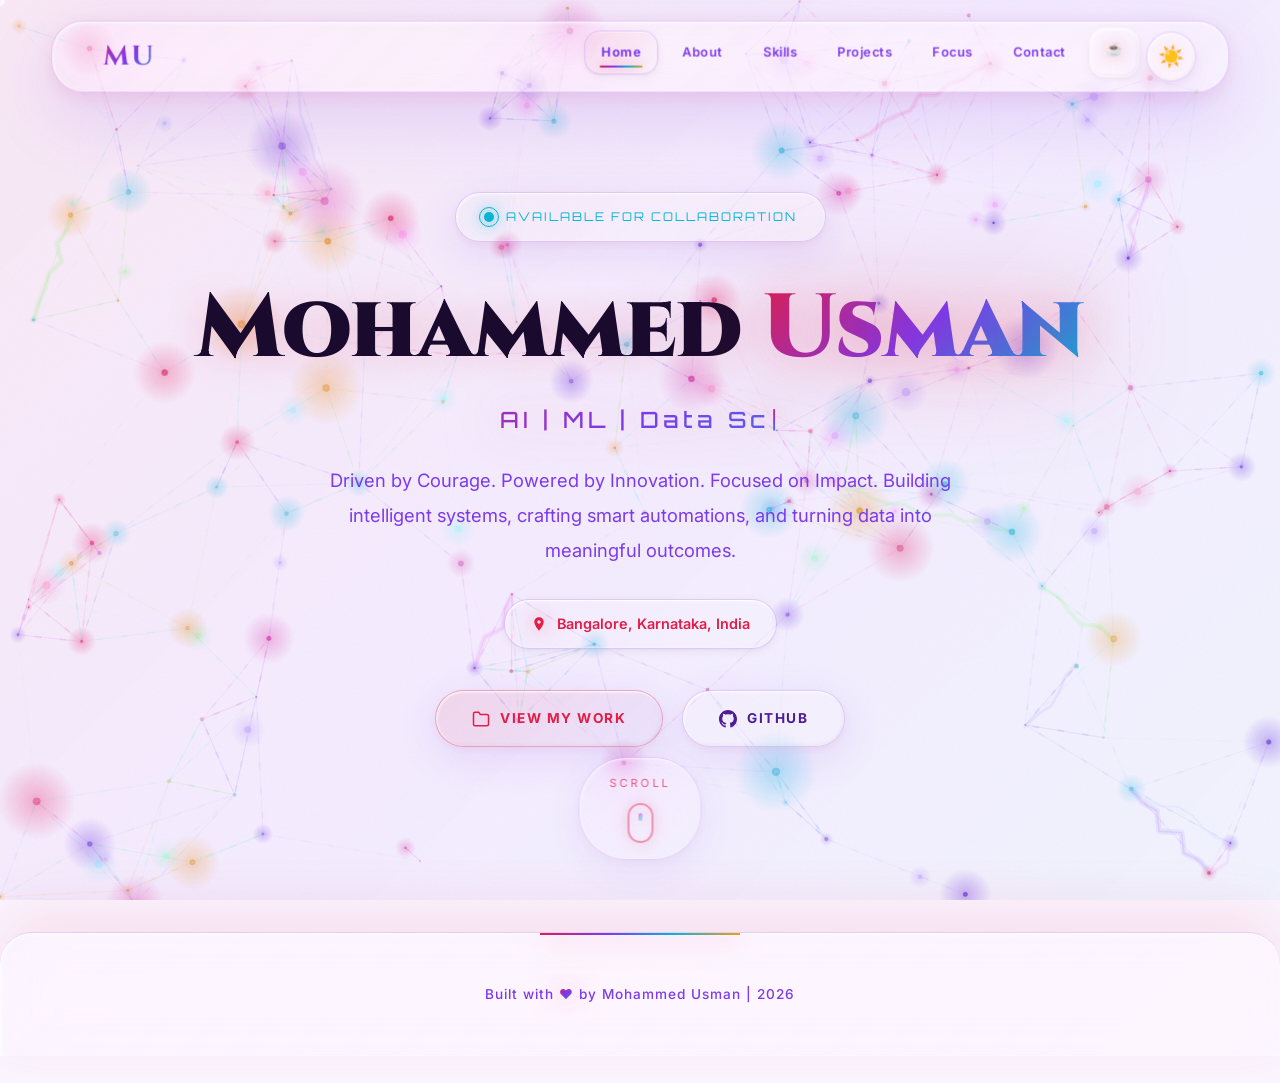
==== commit 1ec0ceae: "Add files via upload" ====
--- a/index.html
+++ b/index.html
@@ -32,6 +32,7 @@
             <li><a href="projects.html">Projects</a></li>
             <li><a href="focus.html">Focus</a></li>
             <li><a href="contact.html">Contact</a></li>
+            <li><a href="coffee.html" class="coffee-btn" aria-label="Buy me a coffee"><span>☕</span></a></li>
             <li><button class="theme-toggle" id="themeToggle" aria-label="Toggle theme"><span class="theme-icon">☀️</span></button></li>
         </ul>
         <button class="mobile-menu-btn" id="mobileMenuBtn" aria-label="Toggle menu">
@@ -85,5 +86,8 @@
     </footer>
 
     <script src="main.js"></script>
+
+
+
 </body>
 </html>
--- a/theme.css
+++ b/theme.css
@@ -1,99 +1,114 @@
 /* ============================================
-   PRISM GLASS DESIGN SYSTEM v3.0
-   Fixed: No scroll shake, Real Skeleton, Mobile-First
+   NEON COSMOS DESIGN SYSTEM v5.2
+   Intense Neural Web | Transparent Glass Cards
    ============================================ */
 
 :root {
-    --bg-void: #f0f4f8;
-    --bg-surface: #ffffff;
-    --bg-elevated: #e2e8f0;
-    --bg-hero: radial-gradient(ellipse at 20% 20%, rgba(99,102,241,0.08) 0%, transparent 50%),
-               radial-gradient(ellipse at 80% 80%, rgba(6,182,212,0.06) 0%, transparent 50%),
-               radial-gradient(ellipse at 50% 50%, rgba(236,72,153,0.04) 0%, transparent 60%);
-
-    --glass-10: rgba(255, 255, 255, 0.45);
-    --glass-20: rgba(255, 255, 255, 0.65);
-    --glass-30: rgba(255, 255, 255, 0.85);
-    --glass-border: rgba(99, 102, 241, 0.15);
-    --glass-border-hover: rgba(139, 92, 246, 0.40);
-    --glass-border-glow: rgba(6, 182, 212, 0.25);
-
-    --accent-indigo: #6366f1;
-    --accent-violet: #8b5cf6;
-    --accent-fuchsia: #ec4899;
+    /* Core Backgrounds - Warm lavender light */
+    --bg-void: #faf5ff;
+    --bg-surface: rgba(255, 255, 255, 0.35);
+    --bg-elevated: rgba(243, 232, 255, 0.65);
+
+    /* Liquid Glass Layers - MORE TRANSPARENT */
+    --glass-10: rgba(255, 255, 255, 0.08);
+    --glass-20: rgba(255, 255, 255, 0.18);
+    --glass-30: rgba(255, 255, 255, 0.32);
+    --glass-40: rgba(255, 255, 255, 0.50);
+    --glass-50: rgba(255, 255, 255, 0.70);
+
+    /* Glass Borders */
+    --glass-border: rgba(124, 58, 237, 0.20);
+    --glass-border-hover: rgba(225, 29, 72, 0.55);
+    --glass-border-glow: rgba(6, 182, 212, 0.45);
+
+    /* Neon Cosmos Accent Palette */
+    --accent-magenta: #e11d48;
+    --accent-rose: #f43f5e;
+    --accent-violet: #7c3aed;
+    --accent-purple: #a855f7;
     --accent-cyan: #06b6d4;
-    --accent-rose: #f43f5e;
     --accent-gold: #f59e0b;
-    --accent-glow: rgba(99, 102, 241, 0.15);
-
-    --text-primary: #0f172a;
-    --text-secondary: #334155;
-    --text-muted: #64748b;
-    --text-light: #94a3b8;
-
-    --gradient-holographic: linear-gradient(135deg, #6366f1, #8b5cf6, #ec4899, #06b6d4);
-    --gradient-aurora: linear-gradient(135deg, rgba(99,102,241,0.10), rgba(6,182,212,0.08), rgba(236,72,153,0.06));
-    --gradient-shimmer: linear-gradient(105deg, transparent 30%, rgba(255,255,255,0.5) 45%, rgba(255,255,255,0.7) 50%, rgba(255,255,255,0.5) 55%, transparent 70%);
-    --gradient-text: linear-gradient(135deg, #6366f1 0%, #ec4899 50%, #06b6d4 100%);
-
-    --neon-glow: 0 0 20px rgba(99, 102, 241, 0.20), 0 0 60px rgba(6, 182, 212, 0.10);
-    --neon-glow-strong: 0 0 30px rgba(99, 102, 241, 0.30), 0 0 80px rgba(236, 72, 153, 0.15), 0 0 40px rgba(6, 182, 212, 0.10);
-
-    --shadow-sm: 0 2px 8px rgba(15, 23, 42, 0.03), 0 1px 2px rgba(15, 23, 42, 0.02);
-    --shadow-md: 0 8px 32px rgba(99, 102, 241, 0.06), 0 2px 8px rgba(6, 182, 212, 0.04);
-    --shadow-lg: 0 20px 60px rgba(99, 102, 241, 0.10), 0 4px 16px rgba(6, 182, 212, 0.06);
-    --shadow-xl: 0 30px 80px rgba(99, 102, 241, 0.14), 0 8px 24px rgba(6, 182, 212, 0.08);
-    --shadow-inset-light: inset 1px 1px 2px rgba(255,255,255,0.7), inset 0px 0px 1px rgba(255,255,255,0.5);
-    --shadow-inset-dark: inset -1px -1px 2px rgba(15, 23, 42, 0.03);
-
+    --accent-amber: #fbbf24;
+    --accent-teal: #14b8a6;
+
+    --accent-glow: rgba(225, 29, 72, 0.22);
+    --accent-glow-strong: rgba(124, 58, 237, 0.35);
+
+    /* Text Colors */
+    --text-primary: #1a0b2e;
+    --text-secondary: #4c1d95;
+    --text-muted: #7c3aed;
+    --text-light: #a78bfa;
+
+    /* Gradients - Neon Cosmos */
+    --gradient-holographic: linear-gradient(135deg, #e11d48, #7c3aed, #06b6d4, #f59e0b);
+    --gradient-aurora: linear-gradient(135deg, rgba(225,29,72,0.12), rgba(124,58,237,0.10), rgba(6,182,212,0.08));
+    --gradient-shimmer: linear-gradient(105deg, transparent 30%, rgba(255,255,255,0.6) 45%, rgba(255,255,255,0.85) 50%, rgba(255,255,255,0.6) 55%, transparent 70%);
+    --gradient-text: linear-gradient(135deg, #e11d48 0%, #7c3aed 50%, #06b6d4 100%);
+
+    /* Glows - STRONGER */
+    --neon-glow: 0 0 30px rgba(225, 29, 72, 0.25), 0 0 70px rgba(124, 58, 237, 0.15);
+    --neon-glow-strong: 0 0 40px rgba(225, 29, 72, 0.35), 0 0 100px rgba(124, 58, 237, 0.25), 0 0 60px rgba(6, 182, 212, 0.18);
+
+    /* Shadows */
+    --shadow-sm: 0 2px 10px rgba(26, 11, 46, 0.06), 0 1px 3px rgba(26, 11, 46, 0.04), inset 0 1px 0 rgba(255,255,255,0.6);
+    --shadow-md: 0 10px 40px rgba(124, 58, 237, 0.12), 0 3px 10px rgba(225, 29, 72, 0.06), inset 0 1px 0 rgba(255,255,255,0.4);
+    --shadow-lg: 0 25px 70px rgba(124, 58, 237, 0.16), 0 5px 20px rgba(225, 29, 72, 0.10), inset 0 1px 0 rgba(255,255,255,0.3);
+    --shadow-xl: 0 35px 90px rgba(124, 58, 237, 0.20), 0 10px 30px rgba(225, 29, 72, 0.12), inset 0 1px 0 rgba(255,255,255,0.2);
+    --shadow-inset-light: inset 1px 1px 3px rgba(255,255,255,0.8), inset 0px 0px 1px rgba(255,255,255,0.6);
+    --shadow-inset-dark: inset -1px -1px 3px rgba(26, 11, 46, 0.06);
+
+    /* Typography */
     --font-ancient: 'Cinzel', serif;
     --font-modern: 'Inter', sans-serif;
     --font-tech: 'Orbitron', monospace;
 
+    /* Transitions */
     --transition-smooth: transform 0.5s cubic-bezier(0.23, 1, 0.32, 1), opacity 0.5s cubic-bezier(0.23, 1, 0.32, 1), box-shadow 0.5s ease;
     --transition-bounce: transform 0.6s cubic-bezier(0.34, 1.56, 0.64, 1), opacity 0.6s cubic-bezier(0.34, 1.56, 0.64, 1);
-    --transition-liquid: transform 0.8s cubic-bezier(0.4, 0, 0.2, 1), opacity 0.8s ease;
-
+
+    /* Radius */
     --radius-sm: 16px;
     --radius-md: 24px;
     --radius-lg: 32px;
     --radius-xl: 48px;
     --radius-pill: 100px;
 
-    --cursor-glow-color: rgba(99, 102, 241, 0.04);
-    --liquid-gradient: linear-gradient(135deg, rgba(99,102,241,0.05) 0%, rgba(6,182,212,0.03) 50%, rgba(236,72,153,0.03) 100%);
+    /* Cursor */
+    --cursor-glow-color: rgba(225, 29, 72, 0.06);
+    --liquid-gradient: linear-gradient(135deg, rgba(225,29,72,0.06) 0%, rgba(124,58,237,0.05) 50%, rgba(6,182,212,0.04) 100%);
 }
 
 [data-theme="dark"] {
-    --bg-void: #02040a;
-    --bg-surface: #0a0f1a;
-    --bg-elevated: #111827;
-    --bg-hero: radial-gradient(ellipse at 20% 20%, rgba(99,102,241,0.10) 0%, transparent 50%),
-               radial-gradient(ellipse at 80% 80%, rgba(6,182,212,0.06) 0%, transparent 50%),
-               radial-gradient(ellipse at 50% 50%, rgba(236,72,153,0.04) 0%, transparent 60%);
-
-    --glass-10: rgba(255, 255, 255, 0.02);
-    --glass-20: rgba(255, 255, 255, 0.05);
-    --glass-30: rgba(255, 255, 255, 0.08);
-    --glass-border: rgba(139, 92, 246, 0.15);
-    --glass-border-hover: rgba(139, 92, 246, 0.45);
-    --glass-border-glow: rgba(6, 182, 212, 0.30);
-
-    --text-primary: #f8fafc;
-    --text-secondary: #e2e8f0;
-    --text-muted: #94a3b8;
-    --text-light: #64748b;
-
-    --shadow-sm: 0 2px 8px rgba(0, 0, 0, 0.25), 0 1px 2px rgba(0,0,0,0.15);
-    --shadow-md: 0 8px 32px rgba(0, 0, 0, 0.35), 0 2px 8px rgba(139, 92, 246, 0.08);
-    --shadow-lg: 0 20px 60px rgba(0, 0, 0, 0.45), 0 4px 16px rgba(139, 92, 246, 0.10);
-    --shadow-xl: 0 30px 80px rgba(0, 0, 0, 0.55), 0 8px 24px rgba(139, 92, 246, 0.12);
-    --shadow-inset-light: inset 1px 1px 2px rgba(255,255,255,0.03), inset 0px 0px 1px rgba(255,255,255,0.02);
-    --shadow-inset-dark: inset -1px -1px 2px rgba(0, 0, 0, 0.25);
-
-    --accent-glow: rgba(139, 92, 246, 0.12);
-    --cursor-glow-color: rgba(139, 92, 246, 0.03);
-    --liquid-gradient: linear-gradient(135deg, rgba(99,102,241,0.04) 0%, rgba(6,182,212,0.02) 50%, rgba(236,72,153,0.02) 100%);
+    --bg-void: #050508;
+    --bg-surface: rgba(15, 15, 25, 0.45);
+    --bg-elevated: rgba(25, 25, 40, 0.65);
+
+    --glass-10: rgba(255, 255, 255, 0.03);
+    --glass-20: rgba(255, 255, 255, 0.06);
+    --glass-30: rgba(255, 255, 255, 0.10);
+    --glass-40: rgba(255, 255, 255, 0.16);
+    --glass-50: rgba(255, 255, 255, 0.22);
+
+    --glass-border: rgba(225, 29, 72, 0.20);
+    --glass-border-hover: rgba(225, 29, 72, 0.60);
+    --glass-border-glow: rgba(6, 182, 212, 0.50);
+
+    --text-primary: #f5f3ff;
+    --text-secondary: #ddd6fe;
+    --text-muted: #a78bfa;
+    --text-light: #7c3aed;
+
+    --shadow-sm: 0 2px 10px rgba(0, 0, 0, 0.40), 0 1px 3px rgba(0,0,0,0.30), inset 0 1px 0 rgba(255,255,255,0.05);
+    --shadow-md: 0 10px 40px rgba(0, 0, 0, 0.50), 0 3px 10px rgba(225, 29, 72, 0.12), inset 0 1px 0 rgba(255,255,255,0.04);
+    --shadow-lg: 0 25px 70px rgba(0, 0, 0, 0.60), 0 5px 20px rgba(124, 58, 237, 0.15), inset 0 1px 0 rgba(255,255,255,0.03);
+    --shadow-xl: 0 35px 90px rgba(0, 0, 0, 0.70), 0 10px 30px rgba(225, 29, 72, 0.16), inset 0 1px 0 rgba(255,255,255,0.02);
+    --shadow-inset-light: inset 1px 1px 3px rgba(255,255,255,0.05), inset 0px 0px 1px rgba(255,255,255,0.03);
+    --shadow-inset-dark: inset -1px -1px 3px rgba(0, 0, 0, 0.40);
+
+    --accent-glow: rgba(225, 29, 72, 0.18);
+    --cursor-glow-color: rgba(225, 29, 72, 0.05);
+    --liquid-gradient: linear-gradient(135deg, rgba(225,29,72,0.05) 0%, rgba(124,58,237,0.04) 50%, rgba(6,182,212,0.03) 100%);
 }
 
 *, *::before, *::after {
@@ -120,11 +135,11 @@
     min-height: 100vh;
     min-height: 100dvh;
     position: relative;
-    transition: background-color 0.5s ease, color 0.4s ease;
+    transition: background-color 0.8s ease, color 0.6s ease;
 }
 
 /* ============================================
-   SKELETON LOADER - Real App Feel
+   NEON SKELETON LOADER
    ============================================ */
 .skeleton-loader {
     position: fixed;
@@ -135,7 +150,7 @@
     flex-direction: column;
     align-items: center;
     justify-content: center;
-    transition: opacity 0.7s cubic-bezier(0.23, 1, 0.32, 1), visibility 0.7s ease;
+    transition: opacity 0.8s cubic-bezier(0.23, 1, 0.32, 1), visibility 0.8s ease;
 }
 
 .skeleton-loader.hidden {
@@ -145,15 +160,16 @@
 }
 
 .skeleton-prism {
-    width: 70px;
-    height: 70px;
-    position: relative;
-    border-radius: 20px;
+    width: 80px;
+    height: 80px;
+    position: relative;
+    border-radius: 24px;
     background: linear-gradient(135deg, var(--glass-20), var(--glass-30));
     border: 2px solid var(--glass-border);
-    backdrop-filter: blur(20px);
+    backdrop-filter: blur(30px) saturate(2);
+    -webkit-backdrop-filter: blur(30px) saturate(2);
     box-shadow: var(--neon-glow), var(--shadow-lg);
-    animation: skeletonSpin 2s linear infinite, skeletonPulse 1.5s ease-in-out infinite;
+    animation: skeletonSpin 3s linear infinite, skeletonPulse 2s ease-in-out infinite;
     overflow: hidden;
 }
 
@@ -162,29 +178,30 @@
     position: absolute;
     inset: 0;
     background: var(--gradient-holographic);
-    opacity: 0.3;
-    animation: skeletonGradient 3s linear infinite;
-    background-size: 200% 200%;
+    opacity: 0.4;
+    animation: skeletonGradient 4s linear infinite;
+    background-size: 300% 300%;
 }
 
 .skeleton-prism::after {
     content: '';
     position: absolute;
-    inset: 4px;
-    border-radius: 14px;
+    inset: 6px;
+    border-radius: 18px;
     background: var(--bg-void);
-    opacity: 0.8;
+    opacity: 0.85;
+    box-shadow: inset 0 2px 8px rgba(0,0,0,0.1);
 }
 
 @keyframes skeletonSpin {
     0% { transform: rotate(0deg) scale(1); }
-    50% { transform: rotate(180deg) scale(1.1); }
+    50% { transform: rotate(180deg) scale(1.08); }
     100% { transform: rotate(360deg) scale(1); }
 }
 
 @keyframes skeletonPulse {
-    0%, 100% { box-shadow: 0 0 20px rgba(99,102,241,0.2), 0 0 40px rgba(6,182,212,0.1); }
-    50% { box-shadow: 0 0 40px rgba(99,102,241,0.4), 0 0 80px rgba(236,72,153,0.2); }
+    0%, 100% { box-shadow: 0 0 30px rgba(225,29,72,0.35), 0 0 70px rgba(124,58,237,0.18); }
+    50% { box-shadow: 0 0 70px rgba(225,29,72,0.55), 0 0 140px rgba(124,58,237,0.30); }
 }
 
 @keyframes skeletonGradient {
@@ -194,13 +211,14 @@
 }
 
 .skeleton-text {
-    margin-top: 1.8rem;
+    margin-top: 2rem;
     font-family: var(--font-tech);
-    font-size: 0.8rem;
-    color: var(--accent-violet);
-    letter-spacing: 5px;
-    animation: skeletonTextFade 1.2s ease-in-out infinite;
+    font-size: 0.85rem;
+    color: var(--accent-magenta);
+    letter-spacing: 6px;
+    animation: skeletonTextFade 1.5s ease-in-out infinite;
     font-weight: 500;
+    text-shadow: 0 0 30px rgba(225,29,72,0.6);
 }
 
 @keyframes skeletonTextFade {
@@ -209,7 +227,7 @@
 }
 
 /* ============================================
-   BACKGROUND SYSTEM - Fixed Full Coverage
+   NEURAL WEB BACKGROUND CANVAS
    ============================================ */
 .bg-canvas {
     position: fixed;
@@ -223,49 +241,6 @@
     pointer-events: none;
 }
 
-.bg-canvas::before {
-    content: '';
-    position: absolute;
-    top: -20%;
-    left: -10%;
-    width: 70vw;
-    height: 70vw;
-    background: radial-gradient(circle, rgba(99,102,241,0.12) 0%, rgba(139,92,246,0.06) 30%, transparent 70%);
-    border-radius: 50%;
-    animation: auroraDrift1 25s ease-in-out infinite alternate;
-    filter: blur(80px);
-    transform: translateZ(0);
-    will-change: transform;
-}
-
-.bg-canvas::after {
-    content: '';
-    position: absolute;
-    bottom: -20%;
-    right: -10%;
-    width: 60vw;
-    height: 60vw;
-    background: radial-gradient(circle, rgba(6,182,212,0.10) 0%, rgba(99,102,241,0.05) 40%, transparent 70%);
-    border-radius: 50%;
-    animation: auroraDrift2 20s ease-in-out infinite alternate;
-    filter: blur(80px);
-    transform: translateZ(0);
-    will-change: transform;
-}
-
-@keyframes auroraDrift1 {
-    0% { transform: translate(0, 0) scale(1); }
-    33% { transform: translate(5%, -5%) scale(1.1); }
-    66% { transform: translate(-3%, 3%) scale(0.95); }
-    100% { transform: translate(2%, -2%) scale(1.05); }
-}
-
-@keyframes auroraDrift2 {
-    0% { transform: translate(0, 0) scale(1); }
-    50% { transform: translate(-5%, 5%) scale(1.15); }
-    100% { transform: translate(3%, -3%) scale(1.08); }
-}
-
 .bg-overlay {
     position: fixed;
     top: 0;
@@ -275,13 +250,13 @@
     z-index: -2;
     background: var(--liquid-gradient);
     pointer-events: none;
-    animation: auroraPulse 15s ease-in-out infinite alternate;
+    animation: auroraPulse 12s ease-in-out infinite alternate;
 }
 
 @keyframes auroraPulse {
-    0% { opacity: 0.5; }
+    0% { opacity: 0.4; }
     50% { opacity: 1; }
-    100% { opacity: 0.7; }
+    100% { opacity: 0.6; }
 }
 
 .bg-noise {
@@ -293,44 +268,26 @@
     z-index: -1;
     opacity: 0.02;
     pointer-events: none;
-    background-image: url("data:image/svg+xml,%3Csvg viewBox='0 0 256 256' xmlns='http://www.w3.org/2000/svg'%3E%3Cfilter id='noise'%3E%3CfeTurbulence type='fractalNoise' baseFrequency='0.9' numOctaves='3' stitchTiles='stitch'/%3E%3C/filter%3E%3Crect width='100%25' height='100%25' filter='url(%23noise)'/%3E%3C/svg%3E");
-}
-
-.aurora-particle {
-    position: fixed;
-    border-radius: 50%;
-    pointer-events: none;
-    z-index: -2;
-    filter: blur(1px);
-    opacity: 0.3;
-    animation: particleFloat linear infinite;
-    will-change: transform, opacity;
-}
-
-@keyframes particleFloat {
-    0% { transform: translateY(100vh) rotate(0deg); opacity: 0; }
-    10% { opacity: 0.3; }
-    90% { opacity: 0.3; }
-    100% { transform: translateY(-100px) rotate(360deg); opacity: 0; }
+    background-image: url("data:image/svg+xml,%3Csvg viewBox='0 0 512 512' xmlns='http://www.w3.org/2000/svg'%3E%3Cfilter id='noiseFilter'%3E%3CfeTurbulence type='fractalNoise' baseFrequency='0.65' numOctaves='4' stitchTiles='stitch'/%3E%3C/filter%3E%3Crect width='100%25' height='100%25' filter='url(%23noiseFilter)'/%3E%3C/svg%3E");
 }
 
 /* ============================================
-   THEME TOGGLE
+   THEME TOGGLE - Neon Glass
    ============================================ */
 .theme-toggle {
     position: relative;
-    width: 48px;
-    height: 48px;
+    width: 50px;
+    height: 50px;
     border-radius: 50%;
     border: none;
     cursor: pointer;
     display: flex;
     align-items: center;
     justify-content: center;
-    font-size: 1.2rem;
-    background: linear-gradient(135deg, var(--glass-10), var(--glass-20));
-    backdrop-filter: blur(20px) saturate(1.5);
-    -webkit-backdrop-filter: blur(20px) saturate(1.5);
+    font-size: 1.3rem;
+    background: linear-gradient(135deg, var(--glass-20), var(--glass-30));
+    backdrop-filter: blur(24px) saturate(2);
+    -webkit-backdrop-filter: blur(24px) saturate(2);
     border: 1.5px solid var(--glass-border);
     box-shadow: var(--shadow-md), var(--shadow-inset-light), var(--shadow-inset-dark);
     transition: var(--transition-bounce);
@@ -341,24 +298,24 @@
 }
 
 .theme-toggle:hover {
-    transform: scale(1.15) rotate(20deg);
+    transform: scale(1.2) rotate(15deg);
     border-color: var(--glass-border-hover);
     box-shadow: var(--neon-glow), var(--shadow-lg), var(--shadow-inset-light);
 }
 
 .theme-toggle:active {
-    transform: scale(0.92);
+    transform: scale(0.9);
 }
 
 .theme-toggle .theme-icon {
     position: relative;
     z-index: 2;
-    transition: transform 0.4s cubic-bezier(0.34, 1.56, 0.64, 1);
-    filter: drop-shadow(0 0 8px var(--accent-glow));
+    transition: transform 0.5s cubic-bezier(0.34, 1.56, 0.64, 1);
+    filter: drop-shadow(0 0 10px var(--accent-glow));
 }
 
 .theme-toggle:hover .theme-icon {
-    transform: scale(1.3);
+    transform: scale(1.3) rotate(-10deg);
 }
 
 .theme-toggle::before {
@@ -370,9 +327,9 @@
     height: 0%;
     background: var(--gradient-holographic);
     border-radius: 50%;
-    transition: height 0.6s cubic-bezier(0.23, 1, 0.32, 1);
+    transition: height 0.7s cubic-bezier(0.23, 1, 0.32, 1);
     z-index: 0;
-    opacity: 0.2;
+    opacity: 0.25;
 }
 
 .theme-toggle:hover::before {
@@ -380,7 +337,7 @@
 }
 
 /* ============================================
-   SEARCH BAR
+   SEARCH BAR - Neon Glass
    ============================================ */
 .search-container {
     max-width: 700px;
@@ -401,9 +358,9 @@
     font-family: var(--font-modern);
     font-size: 1rem;
     color: var(--text-primary);
-    background: linear-gradient(135deg, var(--glass-10), var(--glass-20));
-    backdrop-filter: blur(24px) saturate(1.8);
-    -webkit-backdrop-filter: blur(24px) saturate(1.8);
+    background: linear-gradient(135deg, var(--glass-20), var(--glass-30));
+    backdrop-filter: blur(30px) saturate(2);
+    -webkit-backdrop-filter: blur(30px) saturate(2);
     border: 1.5px solid var(--glass-border);
     border-radius: var(--radius-pill);
     outline: none;
@@ -418,7 +375,7 @@
 }
 
 .search-input:focus {
-    border-color: var(--accent-violet);
+    border-color: var(--accent-magenta);
     box-shadow: var(--neon-glow), var(--shadow-lg), var(--shadow-inset-light);
     transform: translateY(-3px) scale(1.01);
 }
@@ -429,7 +386,7 @@
     width: 20px;
     height: 20px;
     fill: none;
-    stroke: var(--accent-violet);
+    stroke: var(--accent-magenta);
     stroke-width: 2;
     opacity: 0.6;
     pointer-events: none;
@@ -440,8 +397,8 @@
 .search-wrapper:focus-within .search-icon {
     opacity: 1;
     transform: scale(1.1);
-    stroke: var(--accent-fuchsia);
-    filter: drop-shadow(0 0 6px var(--accent-glow));
+    stroke: var(--accent-violet);
+    filter: drop-shadow(0 0 8px var(--accent-glow));
 }
 
 .search-clear {
--- a/style.css
+++ b/style.css
@@ -1,15 +1,11 @@
 /* ============================================
-   PRISM GLASS - MAIN STYLES v3.0
-   Fixed: No scroll shake, Full Mobile, Real Glass
+   NEON COSMOS - MAIN STYLES v5.0
+   Professional Hover | No Tilt | 3D Background
    ============================================ */
 
 @import url('https://fonts.googleapis.com/css2?family=Cinzel:wght@400;600;700;900&family=Inter:wght@300;400;500;600;700&family=Orbitron:wght@400;500;700;900&display=swap');
 
-* {
-    margin: 0;
-    padding: 0;
-    box-sizing: border-box;
-}
+* { margin: 0; padding: 0; box-sizing: border-box; }
 
 html {
     scroll-behavior: smooth;
@@ -29,11 +25,11 @@
     min-height: 100vh;
     min-height: 100dvh;
     position: relative;
-    transition: background-color 0.5s ease, color 0.4s ease;
+    transition: background-color 0.8s ease, color 0.6s ease;
 }
 
 /* ============================================
-   NAVBAR - Floating Prism Glass
+   NAVBAR - Floating Neon Glass
    ============================================ */
 .navbar {
     position: fixed;
@@ -42,7 +38,7 @@
     transform: translateX(-50%);
     z-index: 1000;
     padding: 0 2rem;
-    height: 70px;
+    height: 72px;
     display: flex;
     align-items: center;
     justify-content: space-between;
@@ -59,17 +55,17 @@
 }
 
 .navbar.scrolled {
-    background: linear-gradient(135deg, var(--glass-20), var(--glass-30));
+    background: linear-gradient(135deg, var(--glass-10), var(--glass-20));
     box-shadow: var(--shadow-xl), var(--shadow-inset-light);
     top: 12px;
-    height: 64px;
+    height: 66px;
     border-color: var(--glass-border-hover);
     width: 88%;
 }
 
 .nav-logo {
     font-family: var(--font-ancient);
-    font-size: 1.6rem;
+    font-size: 1.7rem;
     font-weight: 700;
     background: var(--gradient-text);
     -webkit-background-clip: text;
@@ -88,13 +84,13 @@
 
 .nav-logo:hover {
     transform: scale(1.1) translateY(-2px);
-    filter: drop-shadow(0 0 12px rgba(99,102,241,0.4));
+    filter: drop-shadow(0 0 20px rgba(225,29,72,0.5));
     border-color: var(--glass-border-hover);
     background: linear-gradient(135deg, var(--glass-10), var(--glass-20));
     -webkit-background-clip: initial;
     -webkit-text-fill-color: initial;
     background-clip: initial;
-    color: var(--accent-violet);
+    color: var(--accent-magenta);
 }
 
 .nav-links {
@@ -135,7 +131,7 @@
     border-radius: 2px;
     transition: all 0.4s cubic-bezier(0.23, 1, 0.32, 1);
     transform: translateX(-50%);
-    box-shadow: 0 0 8px rgba(99,102,241,0.4);
+    box-shadow: 0 0 12px rgba(225,29,72,0.5);
 }
 
 .nav-links a:hover::after,
@@ -145,17 +141,17 @@
 
 .nav-links a:hover,
 .nav-links a.active {
-    color: var(--accent-violet);
+    color: var(--accent-magenta);
     background: linear-gradient(135deg, var(--glass-10), transparent);
     border-color: var(--glass-border);
     box-shadow: var(--shadow-sm);
 }
 
 .nav-links a.active {
-    color: var(--accent-fuchsia);
+    color: var(--accent-violet);
     font-weight: 700;
-    background: linear-gradient(135deg, rgba(99,102,241,0.08), transparent);
-    text-shadow: 0 0 20px rgba(99,102,241,0.3);
+    background: linear-gradient(135deg, rgba(225,29,72,0.06), transparent);
+    text-shadow: 0 0 30px rgba(225,29,72,0.35);
 }
 
 .mobile-menu-btn {
@@ -188,7 +184,7 @@
     background-size: 200% 200%;
     transition: all 0.3s ease;
     border-radius: 2px;
-    box-shadow: 0 0 6px rgba(99,102,241,0.3);
+    box-shadow: 0 0 10px rgba(225,29,72,0.4);
 }
 
 .mobile-menu-btn.active span:nth-child(1) {
@@ -205,7 +201,7 @@
 }
 
 /* ============================================
-   GLASS BUTTON SYSTEM
+   NEON GLASS BUTTON SYSTEM
    ============================================ */
 .btn,
 .project-links a,
@@ -228,12 +224,12 @@
     justify-content: center;
     gap: 10px;
     isolation: isolate;
-    z-index: 1;
+    z-index: 5;
     -webkit-tap-highlight-color: transparent;
     will-change: transform, box-shadow;
     background: linear-gradient(135deg, var(--glass-10), var(--glass-20));
-    backdrop-filter: blur(16px) saturate(1.5);
-    -webkit-backdrop-filter: blur(16px) saturate(1.5);
+    backdrop-filter: blur(20px) saturate(2);
+    -webkit-backdrop-filter: blur(20px) saturate(2);
     border: 1.5px solid var(--glass-border);
     box-shadow: var(--shadow-md), var(--shadow-inset-light), var(--shadow-inset-dark);
     color: var(--text-secondary);
@@ -255,7 +251,7 @@
     -webkit-mask-composite: xor;
     mask-composite: exclude;
     opacity: 0;
-    transition: opacity 0.5s ease;
+    transition: opacity 0.6s ease;
     pointer-events: none;
     z-index: -1;
 }
@@ -263,7 +259,7 @@
 .btn:hover::before,
 .project-links a:hover::before,
 .contact-link:hover::before {
-    opacity: 0.8;
+    opacity: 0.9;
 }
 
 .btn::after,
@@ -276,10 +272,10 @@
     background: var(--gradient-shimmer);
     background-size: 200% 100%;
     transform: translateX(-100%) skewX(-15deg);
-    transition: transform 0.9s cubic-bezier(0.23, 1, 0.32, 1);
+    transition: transform 1s cubic-bezier(0.23, 1, 0.32, 1);
     z-index: 2;
     pointer-events: none;
-    opacity: 0.3;
+    opacity: 0.25;
 }
 
 .btn:hover::after,
@@ -296,18 +292,18 @@
     left: -50%;
     width: 200%;
     height: 0%;
-    background: var(--gradient-aurora);
+    background: linear-gradient(180deg, rgba(225,29,72,0.12), rgba(124,58,237,0.06));
     border-radius: 40% 40% 0 0;
-    transition: height 0.7s cubic-bezier(0.23, 1, 0.32, 1);
+    transition: height 0.8s cubic-bezier(0.23, 1, 0.32, 1);
     z-index: 0;
     pointer-events: none;
-    opacity: 0.5;
+    opacity: 0.6;
 }
 
 .btn:hover .wave,
 .project-links a:hover .wave,
 .contact-link:hover .wave {
-    height: 60%;
+    height: 70%;
 }
 
 .btn:hover,
@@ -329,20 +325,20 @@
 .btn svg, .btn span,
 .project-links a svg, .project-links a span {
     position: relative;
-    z-index: 3;
+    z-index: 5;
     flex-shrink: 0;
 }
 
 .btn-primary {
-    background: linear-gradient(135deg, rgba(99,102,241,0.12), rgba(139,92,246,0.08));
-    color: var(--accent-indigo);
-    border-color: rgba(99,102,241,0.25);
+    background: linear-gradient(135deg, rgba(225,29,72,0.10), rgba(124,58,237,0.06));
+    color: var(--accent-magenta);
+    border-color: rgba(225,29,72,0.30);
 }
 
 .btn-primary:hover {
-    background: linear-gradient(135deg, rgba(99,102,241,0.25), rgba(139,92,246,0.18));
+    background: linear-gradient(135deg, rgba(225,29,72,0.30), rgba(124,58,237,0.20));
     color: var(--accent-violet);
-    box-shadow: 0 0 30px rgba(99,102,241,0.20), var(--shadow-xl), var(--shadow-inset-light);
+    box-shadow: 0 0 45px rgba(225,29,72,0.25), var(--shadow-xl), var(--shadow-inset-light);
 }
 
 .btn-secondary {
@@ -352,20 +348,20 @@
 }
 
 .btn-secondary:hover {
-    background: linear-gradient(135deg, var(--glass-20), var(--glass-30));
+    background: linear-gradient(135deg, var(--glass-10), var(--glass-20));
     color: var(--text-primary);
 }
 
 .project-links .btn-view {
-    background: linear-gradient(135deg, rgba(99,102,241,0.10), rgba(139,92,246,0.06));
-    color: var(--accent-indigo);
-    border-color: rgba(99,102,241,0.20);
+    background: linear-gradient(135deg, rgba(225,29,72,0.10), rgba(124,58,237,0.06));
+    color: var(--accent-magenta);
+    border-color: rgba(225,29,72,0.25);
     font-size: 0.75rem;
     padding: 12px 24px;
 }
 
 .project-links .btn-view:hover {
-    background: linear-gradient(135deg, rgba(99,102,241,0.22), rgba(139,92,246,0.15));
+    background: linear-gradient(135deg, rgba(225,29,72,0.25), rgba(124,58,237,0.15));
     color: var(--accent-violet);
 }
 
@@ -378,12 +374,12 @@
 }
 
 .project-links .btn-code:hover {
-    background: linear-gradient(135deg, var(--glass-20), var(--glass-30));
+    background: linear-gradient(135deg, var(--glass-10), var(--glass-20));
     color: var(--text-primary);
 }
 
 /* ============================================
-   PRISM GLASS CARD SYSTEM - Realistic Physics
+   PROFESSIONAL GLASS CARD - NO TILT / NO DANCE
    ============================================ */
 .glass-card,
 .skill-category,
@@ -393,16 +389,14 @@
 .contact-card {
     position: relative;
     background: linear-gradient(135deg, var(--glass-10), var(--glass-20));
-    backdrop-filter: blur(24px) saturate(1.6) brightness(1.02);
-    -webkit-backdrop-filter: blur(24px) saturate(1.6) brightness(1.02);
+    backdrop-filter: blur(20px) saturate(1.8) brightness(1.02);
+    -webkit-backdrop-filter: blur(20px) saturate(1.8) brightness(1.02);
     border: 1.5px solid var(--glass-border);
     border-radius: var(--radius-lg);
     padding: 2.5rem;
     transition: var(--transition-bounce);
     overflow: hidden;
     box-shadow: var(--shadow-md), var(--shadow-inset-light), var(--shadow-inset-dark);
-    transform-style: preserve-3d;
-    perspective: 1000px;
     will-change: transform, box-shadow;
 }
 
@@ -418,15 +412,15 @@
     top: 0;
     left: 0;
     width: 100%;
-    height: 40%;
+    height: 45%;
     background: linear-gradient(180deg, 
-        rgba(255,255,255,0.12) 0%, 
-        rgba(255,255,255,0.04) 40%, 
+        rgba(255,255,255,0.20) 0%, 
+        rgba(255,255,255,0.06) 50%, 
         transparent 100%);
     border-radius: var(--radius-lg) var(--radius-lg) 0 0;
     pointer-events: none;
     z-index: 3;
-    opacity: 0.6;
+    opacity: 0.7;
     transition: opacity 0.5s ease;
 }
 
@@ -437,8 +431,8 @@
 [data-theme="dark"] .stat-card::after,
 [data-theme="dark"] .contact-card::after {
     background: linear-gradient(180deg, 
-        rgba(255,255,255,0.03) 0%, 
-        rgba(255,255,255,0.01) 40%, 
+        rgba(255,255,255,0.04) 0%, 
+        rgba(255,255,255,0.01) 50%, 
         transparent 100%);
 }
 
@@ -459,9 +453,11 @@
     -webkit-mask-composite: xor;
     mask-composite: exclude;
     opacity: 0;
-    transition: opacity 0.5s ease;
+    transition: opacity 0.6s ease;
     pointer-events: none;
     z-index: 2;
+    animation: gradientShift 4s ease infinite;
+    background-size: 200% 200%;
 }
 
 .glass-card:hover::before,
@@ -470,7 +466,7 @@
 .focus-item:hover::before,
 .stat-card:hover::before,
 .contact-card:hover::before {
-    opacity: 0.7;
+    opacity: 0.8;
 }
 
 .glass-card:hover::after,
@@ -479,7 +475,7 @@
 .focus-item:hover::after,
 .stat-card:hover::after,
 .contact-card:hover::after {
-    opacity: 0.8;
+    opacity: 0.9;
 }
 
 /* Edge highlight */
@@ -494,8 +490,8 @@
     background-size: 200% 200%;
     transform: scaleX(0);
     transform-origin: left;
-    transition: transform 0.6s cubic-bezier(0.23, 1, 0.32, 1);
-    box-shadow: 0 0 20px rgba(99,102,241,0.5), 0 0 40px rgba(236,72,153,0.3);
+    transition: transform 0.7s cubic-bezier(0.23, 1, 0.32, 1);
+    box-shadow: 0 0 30px rgba(225,29,72,0.7), 0 0 60px rgba(124,58,237,0.5);
     border-radius: var(--radius-lg) var(--radius-lg) 0 0;
     z-index: 4;
     animation: gradientShift 3s ease infinite;
@@ -510,38 +506,38 @@
     50% { background-position: 100% 50%; }
 }
 
-/* Glow orb for project cards */
+/* Subtle glow orb */
 .project-card .glow-orb {
     position: absolute;
     top: 50%;
     left: 50%;
-    width: 120px;
-    height: 120px;
-    background: radial-gradient(circle, rgba(99,102,241,0.20) 0%, rgba(236,72,153,0.10) 30%, transparent 70%);
+    width: 100px;
+    height: 100px;
+    background: radial-gradient(circle, rgba(225,29,72,0.25) 0%, rgba(124,58,237,0.12) 40%, transparent 70%);
     border-radius: 50%;
     transform: translate(-50%, -50%) scale(0);
-    transition: transform 1s cubic-bezier(0.23, 1, 0.32, 1);
+    transition: transform 1.2s cubic-bezier(0.23, 1, 0.32, 1);
     pointer-events: none;
     z-index: 0;
-    filter: blur(20px);
+    filter: blur(30px);
     will-change: transform;
 }
 
 .project-card:hover .glow-orb {
-    transform: translate(-50%, -50%) scale(8);
-}
-
-/* Card hover */
+    transform: translate(-50%, -50%) scale(6);
+}
+
+/* PROFESSIONAL HOVER: Only lift + scale + glow. NO rotateX/Y. NO perspective. */
 .glass-card:hover,
 .skill-category:hover,
 .project-card:hover,
 .focus-item:hover,
 .stat-card:hover,
 .contact-card:hover {
-    transform: translateY(-16px) scale(1.02) rotateX(2deg);
+    transform: translateY(-10px) scale(1.01);
     border-color: var(--glass-border-hover);
     box-shadow: var(--neon-glow-strong), var(--shadow-xl), var(--shadow-inset-light);
-    background: linear-gradient(135deg, var(--glass-20), var(--glass-30));
+    background: linear-gradient(135deg, var(--glass-10), var(--glass-20));
 }
 
 /* Mouse-following inner glow */
@@ -564,9 +560,9 @@
     position: absolute;
     inset: 0;
     border-radius: inherit;
-    background: radial-gradient(400px circle at var(--mouse-x) var(--mouse-y), rgba(99,102,241,0.08), transparent 40%);
+    background: radial-gradient(500px circle at var(--mouse-x) var(--mouse-y), rgba(225,29,72,0.10), transparent 50%);
     opacity: 0;
-    transition: opacity 0.4s ease;
+    transition: opacity 0.5s ease;
     pointer-events: none;
     z-index: 0;
     mix-blend-mode: screen;
@@ -582,7 +578,7 @@
 }
 
 /* ============================================
-   SECTIONS & LAYOUT - NO content-visibility
+   SECTIONS & LAYOUT
    ============================================ */
 section {
     padding: 100px 5%;
@@ -599,13 +595,13 @@
 .section-label {
     font-family: var(--font-tech);
     font-size: 0.75rem;
-    color: var(--accent-violet);
+    color: var(--accent-magenta);
     letter-spacing: 4px;
     text-transform: uppercase;
     margin-bottom: 1.2rem;
     display: block;
     font-weight: 500;
-    text-shadow: 0 0 20px rgba(139,92,246,0.3);
+    text-shadow: 0 0 30px rgba(225,29,72,0.5);
     position: relative;
     overflow: hidden;
     will-change: transform, opacity;
@@ -617,7 +613,7 @@
     font-weight: 700;
     color: var(--text-primary);
     margin-bottom: 1.2rem;
-    text-shadow: 0 2px 20px rgba(99,102,241,0.08);
+    text-shadow: 0 2px 30px rgba(225,29,72,0.15);
     line-height: 1.2;
     will-change: transform, opacity;
 }
@@ -630,7 +626,7 @@
     margin: 0 auto;
     position: relative;
     border-radius: 3px;
-    box-shadow: 0 0 20px rgba(99,102,241,0.4), 0 0 40px rgba(236,72,153,0.2);
+    box-shadow: 0 0 30px rgba(225,29,72,0.6), 0 0 60px rgba(124,58,237,0.4);
     animation: gradientShift 4s ease infinite;
     will-change: transform, box-shadow;
 }
@@ -645,7 +641,7 @@
     border: 2.5px solid var(--accent-cyan);
     border-radius: 50%;
     background: var(--bg-void);
-    box-shadow: 0 0 15px rgba(6,182,212,0.5), inset 0 0 6px rgba(6,182,212,0.2);
+    box-shadow: 0 0 25px rgba(6,182,212,0.7), inset 0 0 10px rgba(6,182,212,0.4);
     animation: pulseRing 2s ease-in-out infinite;
 }
 
@@ -653,12 +649,12 @@
 .section-divider::after { right: -8px; animation-delay: 1s; }
 
 @keyframes pulseRing {
-    0%, 100% { transform: scale(1); box-shadow: 0 0 15px rgba(6,182,212,0.5); }
-    50% { transform: scale(1.2); box-shadow: 0 0 25px rgba(6,182,212,0.8); }
+    0%, 100% { transform: scale(1); box-shadow: 0 0 25px rgba(6,182,212,0.7); }
+    50% { transform: scale(1.3); box-shadow: 0 0 45px rgba(6,182,212,1); }
 }
 
 /* ============================================
-   HERO SECTION
+   HERO SECTION - Neon Cosmos
    ============================================ */
 .hero {
     min-height: 100vh;
@@ -685,7 +681,7 @@
     align-items: center;
     gap: 12px;
     padding: 14px 28px;
-    background: linear-gradient(135deg, var(--glass-20), var(--glass-30));
+    background: linear-gradient(135deg, var(--glass-10), var(--glass-20));
     border: 1.5px solid var(--glass-border);
     border-radius: var(--radius-pill);
     font-family: var(--font-tech);
@@ -693,8 +689,8 @@
     color: var(--accent-cyan);
     letter-spacing: 2px;
     margin-bottom: 2.5rem;
-    backdrop-filter: blur(25px) saturate(1.5);
-    -webkit-backdrop-filter: blur(25px) saturate(1.5);
+    backdrop-filter: blur(30px) saturate(2);
+    -webkit-backdrop-filter: blur(30px) saturate(2);
     animation: floatBadge 4s ease-in-out infinite;
     box-shadow: var(--shadow-md), var(--shadow-inset-light);
     position: relative;
@@ -710,19 +706,19 @@
     background: var(--gradient-holographic);
     z-index: -1;
     opacity: 0;
-    transition: opacity 0.5s ease;
-    filter: blur(6px);
-    animation: rotateBorder 8s linear infinite;
-    background-size: 200% 200%;
+    transition: opacity 0.6s ease;
+    filter: blur(8px);
+    animation: rotateBorder 10s linear infinite;
+    background-size: 300% 300%;
 }
 
 .hero-badge:hover::before {
-    opacity: 0.4;
+    opacity: 0.5;
 }
 
 @keyframes floatBadge {
     0%, 100% { transform: translateY(0); }
-    50% { transform: translateY(-12px); }
+    50% { transform: translateY(-14px); }
 }
 
 .pulse {
@@ -731,7 +727,7 @@
     background: var(--accent-cyan);
     border-radius: 50%;
     animation: pulse 2.5s ease-in-out infinite;
-    box-shadow: 0 0 10px var(--accent-cyan), 0 0 20px rgba(6,182,212,0.5);
+    box-shadow: 0 0 15px var(--accent-cyan), 0 0 30px rgba(6,182,212,0.7);
     position: relative;
     flex-shrink: 0;
 }
@@ -739,20 +735,20 @@
 .pulse::after {
     content: '';
     position: absolute;
-    inset: -4px;
+    inset: -5px;
     border-radius: 50%;
-    border: 1px solid var(--accent-cyan);
+    border: 1.5px solid var(--accent-cyan);
     animation: pulseRingOut 2.5s ease-in-out infinite;
 }
 
 @keyframes pulse {
     0%, 100% { transform: scale(1); opacity: 1; }
-    50% { transform: scale(0.85); opacity: 0.7; }
+    50% { transform: scale(0.8); opacity: 0.7; }
 }
 
 @keyframes pulseRingOut {
-    0% { transform: scale(1); opacity: 0.6; }
-    100% { transform: scale(2.5); opacity: 0; }
+    0% { transform: scale(1); opacity: 0.7; }
+    100% { transform: scale(3); opacity: 0; }
 }
 
 .hero-name {
@@ -762,7 +758,7 @@
     color: var(--text-primary);
     line-height: 1.05;
     margin-bottom: 1.5rem;
-    text-shadow: 0 4px 30px rgba(99,102,241,0.1);
+    text-shadow: 0 4px 40px rgba(225,29,72,0.20);
     letter-spacing: -1px;
     will-change: transform, opacity;
 }
@@ -772,7 +768,7 @@
     -webkit-background-clip: text;
     -webkit-text-fill-color: transparent;
     background-clip: text;
-    filter: drop-shadow(0 0 30px rgba(99,102,241,0.3));
+    filter: drop-shadow(0 0 50px rgba(225,29,72,0.5));
     position: relative;
 }
 
@@ -787,7 +783,7 @@
     margin-bottom: 1.5rem;
     font-weight: 500;
     min-height: 1.5em;
-    filter: drop-shadow(0 0 15px rgba(99,102,241,0.2));
+    filter: drop-shadow(0 0 25px rgba(225,29,72,0.4));
     will-change: transform, opacity;
 }
 
@@ -805,25 +801,25 @@
     display: inline-flex;
     align-items: center;
     gap: 10px;
-    color: var(--accent-violet);
+    color: var(--accent-magenta);
     font-size: 0.9rem;
     margin-bottom: 2.5rem;
     font-weight: 600;
     padding: 12px 26px;
-    background: linear-gradient(135deg, var(--glass-20), var(--glass-30));
+    background: linear-gradient(135deg, var(--glass-10), var(--glass-20));
     border-radius: var(--radius-pill);
     border: 1.5px solid var(--glass-border);
     box-shadow: var(--shadow-sm), var(--shadow-inset-light);
-    backdrop-filter: blur(15px);
-    -webkit-backdrop-filter: blur(15px);
+    backdrop-filter: blur(20px) saturate(2);
+    -webkit-backdrop-filter: blur(20px) saturate(2);
     will-change: transform;
 }
 
 .hero-location svg {
     width: 16px;
     height: 16px;
-    fill: var(--accent-violet);
-    filter: drop-shadow(0 0 5px rgba(139,92,246,0.4));
+    fill: var(--accent-magenta);
+    filter: drop-shadow(0 0 10px rgba(225,29,72,0.6));
     flex-shrink: 0;
 }
 
@@ -843,15 +839,15 @@
     flex-direction: column;
     align-items: center;
     gap: 10px;
-    color: var(--accent-violet);
+    color: var(--accent-magenta);
     font-size: 0.7rem;
     letter-spacing: 3px;
     animation: bounce 2.5s ease-in-out infinite;
     opacity: 0.7;
     padding: 16px 30px;
     background: linear-gradient(135deg, var(--glass-10), var(--glass-20));
-    backdrop-filter: blur(20px) saturate(1.5);
-    -webkit-backdrop-filter: blur(20px) saturate(1.5);
+    backdrop-filter: blur(20px) saturate(1.8);
+    -webkit-backdrop-filter: blur(25px) saturate(2);
     border-radius: var(--radius-xl);
     border: 1.5px solid var(--glass-border);
     box-shadow: var(--shadow-md), var(--shadow-inset-light);
@@ -861,17 +857,17 @@
 
 @keyframes bounce {
     0%, 100% { transform: translateX(-50%) translateY(0); }
-    50% { transform: translateX(-50%) translateY(12px); }
+    50% { transform: translateX(-50%) translateY(14px); }
 }
 
 .mouse {
     width: 26px;
     height: 40px;
-    border: 2px solid var(--accent-violet);
+    border: 2px solid var(--accent-magenta);
     border-radius: 15px;
     position: relative;
     opacity: 0.6;
-    box-shadow: 0 0 10px rgba(139,92,246,0.2), inset 0 0 6px rgba(139,92,246,0.06);
+    box-shadow: 0 0 15px rgba(225,29,72,0.4), inset 0 0 10px rgba(225,29,72,0.15);
 }
 
 .mouse::after {
@@ -885,7 +881,7 @@
     border-radius: 2px;
     transform: translateX(-50%);
     animation: scrollWheel 2.5s ease-in-out infinite;
-    box-shadow: 0 0 8px rgba(99,102,241,0.5);
+    box-shadow: 0 0 12px rgba(225,29,72,0.7);
 }
 
 @keyframes scrollWheel {
@@ -931,10 +927,10 @@
     border-radius: 34px;
     background: var(--gradient-holographic);
     z-index: -1;
-    animation: rotateBorder 6s linear infinite;
-    background-size: 200% 200%;
-    filter: blur(3px);
-    opacity: 0.6;
+    animation: rotateBorder 8s linear infinite;
+    background-size: 300% 300%;
+    filter: blur(4px);
+    opacity: 0.7;
 }
 
 .about-image-frame::after {
@@ -942,7 +938,7 @@
     position: absolute;
     inset: 0;
     border-radius: inherit;
-    background: linear-gradient(135deg, rgba(99,102,241,0.1), transparent 50%, rgba(6,182,212,0.08));
+    background: linear-gradient(135deg, rgba(225,29,72,0.12), transparent 50%, rgba(6,182,212,0.10));
     pointer-events: none;
     z-index: 2;
 }
@@ -950,6 +946,7 @@
 .about-image-frame:hover {
     transform: scale(1.05) rotate(2deg);
     box-shadow: var(--neon-glow-strong), var(--shadow-xl);
+    background: linear-gradient(135deg, var(--glass-10), var(--glass-20));
 }
 
 .about-image-frame img {
@@ -972,7 +969,7 @@
     -webkit-text-fill-color: transparent;
     background-clip: text;
     margin-bottom: 1.5rem;
-    filter: drop-shadow(0 2px 12px rgba(99,102,241,0.15));
+    filter: drop-shadow(0 2px 20px rgba(225,29,72,0.25));
 }
 
 .about-content p {
@@ -988,7 +985,7 @@
     -webkit-text-fill-color: transparent;
     background-clip: text;
     font-weight: 700;
-    filter: drop-shadow(0 0 8px rgba(99,102,241,0.15));
+    filter: drop-shadow(0 0 12px rgba(225,29,72,0.25));
 }
 
 .about-stats {
@@ -1001,12 +998,12 @@
 .stat-card {
     padding: 1.8rem;
     text-align: center;
-    background: linear-gradient(135deg, var(--glass-20), var(--glass-30));
+    background: linear-gradient(135deg, var(--glass-10), var(--glass-20));
     box-shadow: var(--shadow-md), var(--shadow-inset-light), var(--shadow-inset-dark);
 }
 
 .stat-card:hover {
-    transform: translateY(-12px) scale(1.04) rotateX(2deg);
+    transform: translateY(-10px) scale(1.03);
     box-shadow: var(--neon-glow), var(--shadow-lg), var(--shadow-inset-light);
 }
 
@@ -1019,7 +1016,7 @@
     -webkit-text-fill-color: transparent;
     background-clip: text;
     display: block;
-    filter: drop-shadow(0 2px 15px rgba(99,102,241,0.25));
+    filter: drop-shadow(0 2px 25px rgba(225,29,72,0.35));
     will-change: transform, opacity;
 }
 
@@ -1045,7 +1042,7 @@
 
 .skill-category {
     padding: 2.2rem;
-    background: linear-gradient(135deg, var(--glass-20), var(--glass-30));
+    background: linear-gradient(135deg, var(--glass-10), var(--glass-20));
 }
 
 .skill-category-header {
@@ -1065,8 +1062,8 @@
     align-items: center;
     justify-content: center;
     font-size: 1.6rem;
-    backdrop-filter: blur(12px);
-    -webkit-backdrop-filter: blur(12px);
+    backdrop-filter: blur(15px) saturate(2);
+    -webkit-backdrop-filter: blur(15px) saturate(2);
     box-shadow: var(--shadow-sm), var(--shadow-inset-light);
     transition: var(--transition-bounce);
     position: relative;
@@ -1082,7 +1079,7 @@
     left: 10px;
     width: 35%;
     height: 25%;
-    background: radial-gradient(ellipse at center, rgba(255,255,255,0.5) 0%, transparent 70%);
+    background: radial-gradient(ellipse at center, rgba(255,255,255,0.6) 0%, transparent 70%);
     border-radius: 50%;
     pointer-events: none;
 }
@@ -1117,8 +1114,8 @@
     color: var(--text-secondary);
     transition: var(--transition-bounce);
     cursor: default;
-    backdrop-filter: blur(8px);
-    -webkit-backdrop-filter: blur(8px);
+    backdrop-filter: blur(10px) saturate(2);
+    -webkit-backdrop-filter: blur(10px) saturate(2);
     font-weight: 600;
     box-shadow: var(--shadow-sm), var(--shadow-inset-light);
     position: relative;
@@ -1139,24 +1136,24 @@
     -webkit-mask-composite: xor;
     mask-composite: exclude;
     opacity: 0;
-    transition: opacity 0.4s ease;
+    transition: opacity 0.5s ease;
     pointer-events: none;
 }
 
 .skill-tag:hover::before {
-    opacity: 0.6;
+    opacity: 0.7;
 }
 
 .skill-tag:hover {
-    background: linear-gradient(135deg, rgba(99,102,241,0.08), rgba(139,92,246,0.06));
+    background: linear-gradient(135deg, rgba(225,29,72,0.10), rgba(124,58,237,0.08));
     border-color: transparent;
-    color: var(--accent-violet);
+    color: var(--accent-magenta);
     transform: scale(1.1) translateY(-4px);
     box-shadow: var(--neon-glow), var(--shadow-md), var(--shadow-inset-light);
 }
 
 /* ============================================
-   PROJECTS PAGE
+   PROJECTS PAGE - PROFESSIONAL HOVER
    ============================================ */
 .projects-grid {
     display: grid;
@@ -1169,14 +1166,14 @@
 .project-card {
     overflow: hidden;
     padding: 0;
-    background: linear-gradient(135deg, var(--glass-20), var(--glass-30));
+    background: linear-gradient(135deg, var(--glass-10), var(--glass-20));
     border-radius: var(--radius-lg);
 }
 
 .project-image {
     width: 100%;
     height: 200px;
-    background: linear-gradient(135deg, var(--bg-elevated), rgba(99,102,241,0.05));
+    background: linear-gradient(135deg, var(--bg-elevated), rgba(225,29,72,0.06));
     display: flex;
     align-items: center;
     justify-content: center;
@@ -1189,8 +1186,8 @@
     content: '';
     position: absolute;
     inset: 0;
-    background: linear-gradient(135deg, rgba(99,102,241,0.06) 0%, transparent 50%),
-                linear-gradient(225deg, rgba(6,182,212,0.04) 0%, transparent 50%);
+    background: linear-gradient(135deg, rgba(225,29,72,0.08) 0%, transparent 50%),
+                linear-gradient(225deg, rgba(6,182,212,0.05) 0%, transparent 50%);
 }
 
 .project-image::after {
@@ -1203,11 +1200,11 @@
     background: linear-gradient(
         135deg,
         transparent 40%,
-        rgba(255,255,255,0.15) 50%,
+        rgba(255,255,255,0.2) 50%,
         transparent 60%
     );
     transform: translateX(-100%) rotate(25deg);
-    transition: transform 0.9s ease;
+    transition: transform 1s ease;
     pointer-events: none;
 }
 
@@ -1219,17 +1216,17 @@
     width: 56px;
     height: 56px;
     fill: none;
-    stroke: var(--accent-violet);
+    stroke: var(--accent-magenta);
     stroke-width: 1.5;
     opacity: 0.4;
     z-index: 1;
-    filter: drop-shadow(0 0 12px rgba(139,92,246,0.3));
+    filter: drop-shadow(0 0 18px rgba(225,29,72,0.5));
     transition: var(--transition-smooth);
     will-change: transform, opacity;
 }
 
 .project-card:hover .project-image svg {
-    opacity: 0.7;
+    opacity: 0.8;
     transform: scale(1.1);
     stroke: url(#holographic);
 }
@@ -1237,7 +1234,7 @@
 .project-content {
     padding: 2rem;
     position: relative;
-    z-index: 1;
+    z-index: 5;
 }
 
 .project-content h3 {
@@ -1245,7 +1242,7 @@
     font-size: 1.3rem;
     color: var(--text-primary);
     margin-bottom: 0.8rem;
-    text-shadow: 0 1px 10px rgba(99,102,241,0.08);
+    text-shadow: 0 1px 15px rgba(225,29,72,0.12);
     transition: var(--transition-smooth);
     will-change: transform, opacity;
 }
@@ -1277,10 +1274,10 @@
     border: 1.5px solid var(--glass-border);
     border-radius: 8px;
     font-size: 0.72rem;
-    color: var(--accent-violet);
+    color: var(--accent-magenta);
     font-family: var(--font-tech);
-    backdrop-filter: blur(8px);
-    -webkit-backdrop-filter: blur(8px);
+    backdrop-filter: blur(10px) saturate(2);
+    -webkit-backdrop-filter: blur(10px) saturate(2);
     font-weight: 600;
     transition: var(--transition-smooth);
     box-shadow: var(--shadow-sm);
@@ -1291,17 +1288,38 @@
 }
 
 .project-tech span:hover {
-    background: linear-gradient(135deg, rgba(99,102,241,0.10), rgba(139,92,246,0.08));
+    background: linear-gradient(135deg, rgba(225,29,72,0.10), rgba(124,58,237,0.06));
     border-color: var(--glass-border-hover);
     box-shadow: var(--neon-glow), var(--shadow-sm);
     transform: translateY(-3px);
-    color: var(--accent-fuchsia);
+    color: var(--accent-violet);
 }
 
 .project-links {
     display: flex;
     flex-wrap: wrap;
     gap: 0.8rem;
+    position: relative;
+    z-index: 10;
+}
+
+.project-badge {
+    margin-top: 1rem;
+    padding: 8px 14px;
+    background: linear-gradient(135deg, rgba(16,185,129,0.1), rgba(16,185,129,0.05));
+    border: 1px solid rgba(16,185,129,0.3);
+    border-radius: 8px;
+    font-size: 0.75rem;
+    color: var(--accent-teal);
+    font-weight: 600;
+    display: inline-block;
+}
+
+.project-note {
+    margin-top: 0.8rem;
+    font-size: 0.75rem;
+    color: var(--text-muted);
+    font-style: italic;
 }
 
 /* ============================================
@@ -1318,7 +1336,7 @@
 .focus-item {
     padding: 3rem 2rem;
     text-align: center;
-    background: linear-gradient(135deg, var(--glass-20), var(--glass-30));
+    background: linear-gradient(135deg, var(--glass-10), var(--glass-20));
     border-radius: var(--radius-lg);
 }
 
@@ -1332,9 +1350,9 @@
     height: 2px;
     background: var(--gradient-holographic);
     background-size: 200% 200%;
-    transition: width 0.6s cubic-bezier(0.23, 1, 0.32, 1);
+    transition: width 0.7s cubic-bezier(0.23, 1, 0.32, 1);
     border-radius: 0 0 2px 2px;
-    box-shadow: 0 0 20px rgba(99,102,241,0.5);
+    box-shadow: 0 0 30px rgba(225,29,72,0.7);
     animation: gradientShift 3s ease infinite;
 }
 
@@ -1346,14 +1364,14 @@
     font-size: 3rem;
     margin-bottom: 1.2rem;
     display: block;
-    filter: drop-shadow(0 4px 12px rgba(99,102,241,0.25));
+    filter: drop-shadow(0 4px 18px rgba(225,29,72,0.35));
     transition: var(--transition-bounce);
     will-change: transform;
 }
 
 .focus-item:hover .focus-icon {
     transform: scale(1.25) translateY(-8px);
-    filter: drop-shadow(0 8px 24px rgba(99,102,241,0.4));
+    filter: drop-shadow(0 8px 35px rgba(225,29,72,0.55));
 }
 
 .focus-item h3 {
@@ -1391,7 +1409,7 @@
 .contact-card:hover {
     border-color: var(--glass-border-hover);
     box-shadow: var(--neon-glow-strong), var(--shadow-xl), var(--shadow-inset-light);
-    transform: translateY(-16px) scale(1.01);
+    transform: translateY(-14px) scale(1.01);
 }
 
 .contact-card::before {
@@ -1401,12 +1419,12 @@
     left: -120px;
     width: 250px;
     height: 250px;
-    background: radial-gradient(circle, rgba(99,102,241,0.12) 0%, transparent 70%);
+    background: radial-gradient(circle, rgba(225,29,72,0.15) 0%, transparent 70%);
     border-radius: 50%;
     pointer-events: none;
     animation: floatOrb 10s ease-in-out infinite;
     z-index: -1;
-    filter: blur(40px);
+    filter: blur(50px);
     will-change: transform;
 }
 
@@ -1417,12 +1435,12 @@
     right: -120px;
     width: 250px;
     height: 250px;
-    background: radial-gradient(circle, rgba(236,72,153,0.10) 0%, transparent 70%);
+    background: radial-gradient(circle, rgba(124,58,237,0.12) 0%, transparent 70%);
     border-radius: 50%;
     pointer-events: none;
     animation: floatOrb 12s ease-in-out infinite reverse;
     z-index: -1;
-    filter: blur(40px);
+    filter: blur(50px);
     will-change: transform;
 }
 
@@ -1441,7 +1459,7 @@
     margin-bottom: 1rem;
     position: relative;
     z-index: 1;
-    filter: drop-shadow(0 2px 12px rgba(99,102,241,0.15));
+    filter: drop-shadow(0 2px 20px rgba(225,29,72,0.25));
 }
 
 .contact-card > p {
@@ -1466,9 +1484,9 @@
     align-items: center;
     gap: 0.8rem;
     padding: 1.1rem 2rem;
-    background: linear-gradient(135deg, var(--glass-20), var(--glass-30));
-    backdrop-filter: blur(20px) saturate(1.5);
-    -webkit-backdrop-filter: blur(20px) saturate(1.5);
+    background: linear-gradient(135deg, var(--glass-10), var(--glass-20));
+    backdrop-filter: blur(20px) saturate(1.8);
+    -webkit-backdrop-filter: blur(25px) saturate(2);
     border: 1.5px solid var(--glass-border);
     border-radius: var(--radius-lg);
     text-decoration: none;
@@ -1491,20 +1509,20 @@
     height: 20px;
     fill: currentColor;
     flex-shrink: 0;
-    filter: drop-shadow(0 0 4px rgba(99,102,241,0.2));
+    filter: drop-shadow(0 0 8px rgba(225,29,72,0.4));
     transition: var(--transition-smooth);
     will-change: transform;
 }
 
 .contact-link:hover svg {
     transform: scale(1.2);
-    filter: drop-shadow(0 0 8px rgba(99,102,241,0.4));
+    filter: drop-shadow(0 0 15px rgba(225,29,72,0.6));
 }
 
 .contact-link:hover {
-    border-color: var(--accent-violet);
-    background: linear-gradient(135deg, rgba(99,102,241,0.06), rgba(139,92,246,0.04));
-    color: var(--accent-violet);
+    border-color: var(--accent-magenta);
+    background: linear-gradient(135deg, rgba(225,29,72,0.08), rgba(124,58,237,0.05));
+    color: var(--accent-magenta);
     transform: translateY(-6px) scale(1.04);
     box-shadow: var(--neon-glow), var(--shadow-lg), var(--shadow-inset-light);
 }
@@ -1517,11 +1535,11 @@
     text-align: center;
     border-top: 1.5px solid var(--glass-border);
     background: linear-gradient(135deg, var(--glass-10), var(--glass-20));
-    backdrop-filter: blur(30px) saturate(1.5);
-    -webkit-backdrop-filter: blur(30px) saturate(1.5);
+    backdrop-filter: blur(30px) saturate(1.8);
+    -webkit-backdrop-filter: blur(30px) saturate(1.8);
     margin-top: 2rem;
     border-radius: var(--radius-lg) var(--radius-lg) 0 0;
-    box-shadow: 0 -20px 60px rgba(99,102,241,0.06), var(--shadow-inset-light);
+    box-shadow: 0 -20px 60px rgba(225,29,72,0.10), var(--shadow-inset-light);
     position: relative;
     overflow: hidden;
 }
@@ -1535,7 +1553,7 @@
     width: 200px;
     height: 2px;
     background: var(--gradient-holographic);
-    box-shadow: 0 0 20px rgba(99,102,241,0.4);
+    box-shadow: 0 0 30px rgba(225,29,72,0.6);
 }
 
 .footer p {
@@ -1552,7 +1570,7 @@
     background-clip: text;
     animation: heartbeat 1.5s ease-in-out infinite;
     display: inline-block;
-    filter: drop-shadow(0 0 10px rgba(236,72,153,0.4));
+    filter: drop-shadow(0 0 15px rgba(225,29,72,0.6));
 }
 
 @keyframes heartbeat {
@@ -1565,15 +1583,15 @@
    ============================================ */
 .fade-in {
     opacity: 0;
-    transform: translateY(50px) scale(0.95) rotateX(5deg);
-    transition: opacity 0.9s cubic-bezier(0.23, 1, 0.32, 1), 
-                transform 0.9s cubic-bezier(0.23, 1, 0.32, 1);
+    transform: translateY(50px) scale(0.95);
+    transition: opacity 1s cubic-bezier(0.23, 1, 0.32, 1), 
+                transform 1s cubic-bezier(0.23, 1, 0.32, 1);
     will-change: opacity, transform;
 }
 
 .fade-in.visible {
     opacity: 1;
-    transform: translateY(0) scale(1) rotateX(0);
+    transform: translateY(0) scale(1);
 }
 
 .stagger-1 { transition-delay: 0.1s; }
@@ -1603,6 +1621,11 @@
 .stagger-25 { transition-delay: 2.5s; }
 .stagger-26 { transition-delay: 2.6s; }
 .stagger-27 { transition-delay: 2.7s; }
+.stagger-28 { transition-delay: 2.8s; }
+.stagger-29 { transition-delay: 2.9s; }
+.stagger-30 { transition-delay: 3.0s; }
+.stagger-31 { transition-delay: 3.1s; }
+.stagger-32 { transition-delay: 3.2s; }
 
 .page-transition {
     position: fixed;
@@ -1614,7 +1637,7 @@
     z-index: 9999;
     pointer-events: none;
     opacity: 0;
-    transition: opacity 0.5s ease;
+    transition: opacity 0.6s ease;
 }
 
 .page-transition.active {
@@ -1624,42 +1647,42 @@
 
 .cursor-glow {
     position: fixed;
-    width: 600px;
-    height: 600px;
+    width: 700px;
+    height: 700px;
     background: radial-gradient(circle, var(--cursor-glow-color) 0%, transparent 70%);
     border-radius: 50%;
     pointer-events: none;
     z-index: 9998;
     transform: translate(-50%, -50%);
-    transition: transform 0.15s ease-out;
+    transition: transform 0.2s ease-out;
     mix-blend-mode: screen;
     will-change: transform;
 }
 
 .cursor-dot {
     position: fixed;
-    width: 8px;
-    height: 8px;
+    width: 10px;
+    height: 10px;
     background: var(--gradient-holographic);
     border-radius: 50%;
     pointer-events: none;
     z-index: 9999;
     transform: translate(-50%, -50%);
     transition: width 0.3s, height 0.3s, opacity 0.3s;
-    box-shadow: 0 0 10px rgba(99,102,241,0.5), 0 0 20px rgba(236,72,153,0.3);
+    box-shadow: 0 0 18px rgba(225,29,72,0.7), 0 0 35px rgba(124,58,237,0.5);
     mix-blend-mode: screen;
     will-change: transform;
 }
 
 .cursor-dot.hovering {
-    width: 40px;
-    height: 40px;
-    opacity: 0.3;
+    width: 45px;
+    height: 45px;
+    opacity: 0.25;
     background: var(--gradient-holographic);
 }
 
 /* ============================================
-   RESPONSIVE - FULL MOBILE SUPPORT
+   RESPONSIVE
    ============================================ */
 @media (max-width: 1024px) {
     .about-grid {
@@ -1676,20 +1699,17 @@
 
 @media (max-width: 768px) {
     html { font-size: 15px; }
-
     .navbar {
         width: 94%;
         padding: 0 1.2rem;
         top: 12px;
-        height: 62px;
+        height: 64px;
         border-radius: var(--radius-md);
     }
-
     .nav-logo {
         font-size: 1.4rem;
         padding: 6px 12px;
     }
-
     .nav-links {
         position: fixed;
         top: 80px;
@@ -1699,8 +1719,8 @@
         max-height: calc(100vh - 100px);
         max-height: calc(100dvh - 100px);
         background: linear-gradient(135deg, var(--glass-20), var(--bg-elevated));
-        backdrop-filter: blur(40px) saturate(2);
-        -webkit-backdrop-filter: blur(40px) saturate(2);
+        backdrop-filter: blur(50px) saturate(2.5);
+        -webkit-backdrop-filter: blur(50px) saturate(2.5);
         flex-direction: column;
         align-items: center;
         justify-content: flex-start;
@@ -1713,11 +1733,9 @@
         overflow-y: auto;
         -webkit-overflow-scrolling: touch;
     }
-
     .nav-links.active {
         right: 5%;
     }
-
     .nav-links a {
         font-size: 1rem;
         color: var(--text-secondary);
@@ -1725,131 +1743,104 @@
         text-align: center;
         padding: 14px;
     }
-
     .mobile-menu-btn {
         display: flex;
     }
-
     .theme-toggle {
-        width: 42px;
-        height: 42px;
-        font-size: 1rem;
-    }
-
+        width: 44px;
+        height: 44px;
+        font-size: 1.1rem;
+    }
     .hero {
         padding: 110px 4% 70px;
         min-height: auto;
         min-height: 100dvh;
     }
-
     .hero-name {
         font-size: 2.8rem;
     }
-
     .hero-title {
         font-size: 1rem;
         letter-spacing: 2px;
     }
-
     .hero-cta {
         flex-direction: column;
         align-items: center;
         width: 100%;
     }
-
     .btn {
         width: 100%;
         max-width: 320px;
         justify-content: center;
         padding: 14px 28px;
     }
-
     section {
         padding: 70px 4%;
     }
-
     .section-title {
         font-size: 2rem;
     }
-
     .about-stats {
         grid-template-columns: 1fr;
         gap: 1rem;
     }
-
     .stat-card {
         padding: 1.4rem;
     }
-
     .stat-number {
         font-size: 2.2rem;
     }
-
     .skills-grid {
         grid-template-columns: 1fr;
         gap: 1.5rem;
     }
-
     .skill-category {
         padding: 1.6rem;
     }
-
     .projects-grid {
         grid-template-columns: 1fr;
         gap: 2rem;
     }
-
     .project-card {
         border-radius: var(--radius-md);
     }
-
     .project-image {
         height: 170px;
     }
-
     .project-content {
         padding: 1.6rem;
     }
-
     .project-links a {
         flex: 1;
         min-width: 120px;
         padding: 10px 18px;
     }
-
     .focus-grid {
         grid-template-columns: 1fr;
         gap: 1.5rem;
     }
-
     .focus-item {
         padding: 2.2rem 1.6rem;
     }
-
     .contact-card {
         padding: 2.5rem 1.2rem;
         border-radius: var(--radius-lg);
     }
-
     .contact-links {
         flex-direction: column;
         align-items: stretch;
     }
-
     .contact-link {
         justify-content: center;
         padding: 1rem;
         width: 100%;
     }
-
     .cursor-glow, .cursor-dot {
         display: none !important;
     }
-
     .scroll-indicator {
         display: none;
     }
-
     .search-container {
         padding: 0 1rem;
     }
@@ -1857,65 +1848,52 @@
 
 @media (max-width: 480px) {
     html { font-size: 14px; }
-
     .navbar {
         border-radius: var(--radius-sm);
         padding: 0 1rem;
-        height: 58px;
-    }
-
+        height: 60px;
+    }
     .nav-logo {
         font-size: 1.2rem;
         padding: 5px 10px;
         border-radius: 12px;
     }
-
     .hero-name {
         font-size: 2.2rem;
     }
-
     .hero-badge {
         padding: 10px 18px;
         font-size: 0.68rem;
     }
-
     .hero-location {
         font-size: 0.82rem;
         padding: 8px 18px;
     }
-
     .section-title {
         font-size: 1.6rem;
     }
-
     .btn {
         padding: 12px 24px;
         font-size: 0.8rem;
     }
-
     .about-image-frame {
         max-width: 240px;
     }
-
     .skill-icon {
         width: 48px;
         height: 48px;
         font-size: 1.4rem;
     }
-
     .project-image {
         height: 150px;
     }
-
     .project-image svg {
         width: 48px;
         height: 48px;
     }
-
     .project-links {
         flex-direction: column;
     }
-
     .project-links a {
         width: 100%;
     }
@@ -1937,18 +1915,18 @@
     background: var(--gradient-holographic);
     background-size: 200% 200%;
     border-radius: 4px;
-    box-shadow: 0 0 10px rgba(99,102,241,0.3);
+    box-shadow: 0 0 18px rgba(225,29,72,0.5);
     animation: gradientShift 4s ease infinite;
 }
 
 ::-webkit-scrollbar-thumb:hover {
-    box-shadow: 0 0 18px rgba(99,102,241,0.5);
+    box-shadow: 0 0 30px rgba(225,29,72,0.7);
 }
 
 ::selection {
-    background: rgba(99, 102, 241, 0.25);
+    background: rgba(225, 29, 72, 0.35);
     color: var(--text-primary);
-    text-shadow: 0 0 10px rgba(99,102,241,0.2);
+    text-shadow: 0 0 15px rgba(225,29,72,0.4);
 }
 
 @keyframes rotateBorder {
@@ -1961,9 +1939,6 @@
     100% { transform: scale(25); opacity: 0; }
 }
 
-/* ============================================
-   REDUCED MOTION
-   ============================================ */
 @media (prefers-reduced-motion: reduce) {
     *, *::before, *::after {
         animation-duration: 0.01ms !important;
@@ -1973,7 +1948,941 @@
     .bg-canvas::before, .bg-canvas::after, .bg-overlay {
         animation: none;
     }
-    .aurora-particle {
-        display: none;
-    }
-}
+}
+
+
+/* ============================================
+   BUY ME A COFFEE - Glass Button & Modal
+   ============================================ */
+
+/* Coffee Button in Navbar */
+.coffee-btn {
+    position: relative;
+    width: 50px;
+    height: 50px;
+    border-radius: 50%;
+    border: none;
+    cursor: pointer;
+    display: flex;
+    align-items: center;
+    justify-content: center;
+    font-size: 1.4rem;
+    text-decoration: none;
+    color: inherit;
+    background: linear-gradient(135deg, var(--glass-10), var(--glass-20));
+    backdrop-filter: blur(20px) saturate(1.8);
+    -webkit-backdrop-filter: blur(20px) saturate(1.8);
+    border: 1.5px solid var(--glass-border);
+    box-shadow: var(--shadow-sm), var(--shadow-inset-light), var(--shadow-inset-dark);
+    transition: var(--transition-bounce);
+    z-index: 1001;
+    -webkit-tap-highlight-color: transparent;
+    overflow: hidden;
+    will-change: transform;
+    padding: 0;
+}
+
+.coffee-btn:hover {
+    transform: scale(1.2) rotate(-10deg);
+    border-color: var(--glass-border-hover);
+    box-shadow: var(--neon-glow), var(--shadow-md), var(--shadow-inset-light);
+}
+
+.coffee-btn:active {
+    transform: scale(0.9);
+}
+
+.coffee-btn span {
+    position: relative;
+    z-index: 2;
+    transition: transform 0.5s cubic-bezier(0.34, 1.56, 0.64, 1);
+    filter: drop-shadow(0 0 8px rgba(225, 29, 72, 0.4));
+}
+
+.coffee-btn:hover span {
+    transform: scale(1.3) rotate(10deg);
+}
+
+.coffee-btn::before {
+    content: '';
+    position: absolute;
+    bottom: 0;
+    left: 0;
+    width: 100%;
+    height: 0%;
+    background: linear-gradient(135deg, #e11d48, #f59e0b);
+    border-radius: 50%;
+    transition: height 0.7s cubic-bezier(0.23, 1, 0.32, 1);
+    z-index: 0;
+    opacity: 0.3;
+}
+
+.coffee-btn:hover::before {
+    height: 100%;
+}
+
+/* ============================================
+   COFFEE MODAL - Glass Overlay
+   ============================================ */
+.coffee-modal {
+    position: fixed;
+    inset: 0;
+    z-index: 9998;
+    display: flex;
+    align-items: center;
+    justify-content: center;
+    padding: 20px;
+    opacity: 0;
+    visibility: hidden;
+    transition: opacity 0.5s ease, visibility 0.5s ease;
+    pointer-events: none;
+}
+
+.coffee-modal.active {
+    opacity: 1;
+    visibility: visible;
+    pointer-events: all;
+}
+
+.coffee-modal-overlay {
+    position: absolute;
+    inset: 0;
+    background: rgba(0, 0, 0, 0.4);
+    backdrop-filter: blur(8px);
+    -webkit-backdrop-filter: blur(8px);
+    cursor: pointer;
+}
+
+.coffee-modal-content {
+    position: relative;
+    width: 100%;
+    max-width: 420px;
+    max-height: 90vh;
+    overflow-y: auto;
+    background: linear-gradient(135deg, var(--glass-10), var(--glass-20));
+    backdrop-filter: blur(40px) saturate(2) brightness(1.05);
+    -webkit-backdrop-filter: blur(40px) saturate(2) brightness(1.05);
+    border: 1.5px solid var(--glass-border);
+    border-radius: var(--radius-lg);
+    padding: 2.5rem;
+    box-shadow: var(--shadow-xl), var(--shadow-inset-light), var(--shadow-inset-dark);
+    transform: translateY(30px) scale(0.95);
+    transition: transform 0.6s cubic-bezier(0.23, 1, 0.32, 1);
+    z-index: 1;
+    text-align: center;
+}
+
+.coffee-modal.active .coffee-modal-content {
+    transform: translateY(0) scale(1);
+}
+
+.coffee-modal-content::after {
+    content: '';
+    position: absolute;
+    top: 0;
+    left: 0;
+    width: 100%;
+    height: 45%;
+    background: linear-gradient(180deg, 
+        rgba(255,255,255,0.20) 0%, 
+        rgba(255,255,255,0.06) 50%, 
+        transparent 100%);
+    border-radius: var(--radius-lg) var(--radius-lg) 0 0;
+    pointer-events: none;
+    z-index: 3;
+    opacity: 0.7;
+}
+
+[data-theme="dark"] .coffee-modal-content::after {
+    background: linear-gradient(180deg, 
+        rgba(255,255,255,0.04) 0%, 
+        rgba(255,255,255,0.01) 50%, 
+        transparent 100%);
+}
+
+.coffee-modal-content::before {
+    content: '';
+    position: absolute;
+    inset: 0;
+    border-radius: inherit;
+    padding: 1.5px;
+    background: var(--gradient-holographic);
+    -webkit-mask: linear-gradient(#fff 0 0) content-box, linear-gradient(#fff 0 0);
+    -webkit-mask-composite: xor;
+    mask-composite: exclude;
+    opacity: 0.6;
+    pointer-events: none;
+    z-index: 2;
+    animation: gradientShift 4s ease infinite;
+    background-size: 200% 200%;
+}
+
+.coffee-modal-close {
+    position: absolute;
+    top: 16px;
+    right: 16px;
+    width: 36px;
+    height: 36px;
+    border-radius: 50%;
+    border: 1.5px solid var(--glass-border);
+    background: linear-gradient(135deg, var(--glass-20), var(--glass-30));
+    backdrop-filter: blur(15px);
+    -webkit-backdrop-filter: blur(15px);
+    color: var(--text-muted);
+    font-size: 1rem;
+    cursor: pointer;
+    display: flex;
+    align-items: center;
+    justify-content: center;
+    transition: var(--transition-bounce);
+    z-index: 10;
+    -webkit-tap-highlight-color: transparent;
+    box-shadow: var(--shadow-sm);
+}
+
+.coffee-modal-close:hover {
+    transform: rotate(90deg) scale(1.1);
+    border-color: var(--accent-rose);
+    color: var(--accent-rose);
+    box-shadow: var(--neon-glow), var(--shadow-md);
+}
+
+/* Flag */
+.coffee-flag {
+    width: 100%;
+    max-width: 200px;
+    margin: 0 auto 1.5rem;
+    border-radius: var(--radius-sm);
+    overflow: hidden;
+    border: 2px solid var(--glass-border-hover);
+    box-shadow: var(--shadow-md), 0 0 30px rgba(225, 29, 72, 0.15);
+    position: relative;
+    z-index: 5;
+}
+
+.coffee-flag img {
+    width: 100%;
+    height: auto;
+    display: block;
+    transition: transform 0.6s ease;
+}
+
+.coffee-flag:hover img {
+    transform: scale(1.05);
+}
+
+/* Messages - Trilingual */
+.coffee-messages {
+    margin-bottom: 1.5rem;
+    position: relative;
+    z-index: 5;
+}
+
+.coffee-msg {
+    font-family: var(--font-ancient);
+    font-size: 1.1rem;
+    font-weight: 700;
+    margin-bottom: 0.4rem;
+    line-height: 1.4;
+    text-shadow: 0 2px 15px rgba(225, 29, 72, 0.15);
+}
+
+.coffee-msg.kannada {
+    background: linear-gradient(135deg, #e11d48, #f59e0b);
+    -webkit-background-clip: text;
+    -webkit-text-fill-color: transparent;
+    background-clip: text;
+    font-size: 1.2rem;
+    filter: drop-shadow(0 2px 8px rgba(225, 29, 72, 0.2));
+}
+
+.coffee-msg.hindi {
+    background: linear-gradient(135deg, #7c3aed, #06b6d4);
+    -webkit-background-clip: text;
+    -webkit-text-fill-color: transparent;
+    background-clip: text;
+    font-size: 1.15rem;
+    filter: drop-shadow(0 2px 8px rgba(124, 58, 237, 0.2));
+}
+
+.coffee-msg.english {
+    background: linear-gradient(135deg, #06b6d4, #e11d48);
+    -webkit-background-clip: text;
+    -webkit-text-fill-color: transparent;
+    background-clip: text;
+    font-size: 1.0rem;
+    filter: drop-shadow(0 2px 8px rgba(6, 182, 212, 0.2));
+}
+
+/* QR Code */
+.coffee-qr {
+    width: 100%;
+    max-width: 220px;
+    margin: 0 auto 1.5rem;
+    border-radius: var(--radius-sm);
+    overflow: hidden;
+    border: 2px solid var(--glass-border-hover);
+    box-shadow: var(--shadow-md), 0 0 40px rgba(124, 58, 237, 0.15);
+    position: relative;
+    z-index: 5;
+    background: white;
+    padding: 8px;
+}
+
+.coffee-qr img {
+    width: 100%;
+    height: auto;
+    display: block;
+    border-radius: 4px;
+}
+
+/* Instruction */
+.coffee-instruction {
+    margin-bottom: 1.2rem;
+    position: relative;
+    z-index: 5;
+}
+
+.coffee-instruction p {
+    color: var(--text-muted);
+    font-size: 0.9rem;
+    line-height: 1.7;
+    margin-bottom: 0.4rem;
+}
+
+.coffee-instruction strong {
+    background: var(--gradient-text);
+    -webkit-background-clip: text;
+    -webkit-text-fill-color: transparent;
+    background-clip: text;
+    font-weight: 700;
+    font-family: var(--font-tech);
+    letter-spacing: 1px;
+}
+
+/* Footer message */
+.coffee-footer {
+    padding-top: 1rem;
+    border-top: 1px solid var(--glass-border);
+    position: relative;
+    z-index: 5;
+}
+
+.coffee-footer p {
+    color: var(--text-light);
+    font-size: 0.78rem;
+    line-height: 1.6;
+    margin-bottom: 0.3rem;
+}
+
+.coffee-footer strong {
+    color: var(--accent-magenta);
+    font-weight: 700;
+}
+
+/* ============================================
+   COFFEE MODAL RESPONSIVE
+   ============================================ */
+@media (max-width: 768px) {
+    .coffee-btn {
+        width: 44px;
+        height: 44px;
+        font-size: 1.2rem;
+    }
+
+    .coffee-modal-content {
+        padding: 1.8rem 1.2rem;
+        max-width: 340px;
+    }
+
+    .coffee-modal-close {
+        width: 32px;
+        height: 32px;
+        top: 12px;
+        right: 12px;
+    }
+
+    .coffee-msg {
+        font-size: 0.95rem;
+    }
+
+    .coffee-msg.kannada {
+        font-size: 1.05rem;
+    }
+
+    .coffee-msg.hindi {
+        font-size: 1.0rem;
+    }
+
+    .coffee-instruction p {
+        font-size: 0.82rem;
+    }
+
+    .coffee-footer p {
+        font-size: 0.72rem;
+    }
+}
+
+@media (max-width: 480px) {
+    .coffee-modal-content {
+        padding: 1.5rem 1rem;
+        max-width: 300px;
+    }
+
+    .coffee-flag {
+        max-width: 160px;
+    }
+
+    .coffee-qr {
+        max-width: 180px;
+    }
+}
+
+/* ============================================
+   COFFEE PAGE ENHANCEMENTS
+   ============================================ */
+
+/* Intro Card */
+.coffee-intro-card {
+    position: relative;
+    background: linear-gradient(135deg, var(--glass-10), var(--glass-20));
+    backdrop-filter: blur(20px) saturate(1.8) brightness(1.02);
+    -webkit-backdrop-filter: blur(20px) saturate(1.8) brightness(1.02);
+    border: 1.5px solid var(--glass-border);
+    border-radius: var(--radius-lg);
+    padding: 3.5rem 3rem;
+    text-align: center;
+    overflow: hidden;
+    box-shadow: var(--shadow-md), var(--shadow-inset-light), var(--shadow-inset-dark);
+    transition: var(--transition-bounce);
+    max-width: 800px;
+    margin: 0 auto;
+}
+
+.coffee-intro-card:hover {
+    transform: translateY(-10px) scale(1.01);
+    border-color: var(--glass-border-hover);
+    box-shadow: var(--neon-glow-strong), var(--shadow-xl), var(--shadow-inset-light);
+}
+
+.coffee-intro-card::before {
+    content: '';
+    position: absolute;
+    inset: 0;
+    border-radius: inherit;
+    padding: 1.5px;
+    background: var(--gradient-holographic);
+    -webkit-mask: linear-gradient(#fff 0 0) content-box, linear-gradient(#fff 0 0);
+    -webkit-mask-composite: xor;
+    mask-composite: exclude;
+    opacity: 0;
+    transition: opacity 0.6s ease;
+    pointer-events: none;
+    z-index: 2;
+    animation: gradientShift 4s ease infinite;
+    background-size: 200% 200%;
+}
+
+.coffee-intro-card:hover::before {
+    opacity: 0.8;
+}
+
+.coffee-intro-card::after {
+    content: '';
+    position: absolute;
+    top: 0;
+    left: 0;
+    width: 100%;
+    height: 45%;
+    background: linear-gradient(180deg, 
+        rgba(255,255,255,0.20) 0%, 
+        rgba(255,255,255,0.06) 50%, 
+        transparent 100%);
+    border-radius: var(--radius-lg) var(--radius-lg) 0 0;
+    pointer-events: none;
+    z-index: 3;
+    opacity: 0.7;
+}
+
+[data-theme="dark"] .coffee-intro-card::after {
+    background: linear-gradient(180deg, 
+        rgba(255,255,255,0.04) 0%, 
+        rgba(255,255,255,0.01) 50%, 
+        transparent 100%);
+}
+
+.coffee-intro-icon {
+    font-size: 4rem;
+    margin-bottom: 1.5rem;
+    display: block;
+    filter: drop-shadow(0 4px 20px rgba(225,29,72,0.4));
+    animation: floatBadge 4s ease-in-out infinite;
+    will-change: transform;
+}
+
+.coffee-intro-card h3 {
+    font-family: var(--font-ancient);
+    font-size: 2rem;
+    background: var(--gradient-text);
+    -webkit-background-clip: text;
+    -webkit-text-fill-color: transparent;
+    background-clip: text;
+    margin-bottom: 1.5rem;
+    filter: drop-shadow(0 2px 20px rgba(225,29,72,0.25));
+}
+
+.coffee-intro-card p {
+    color: var(--text-muted);
+    font-size: 1.05rem;
+    line-height: 1.9;
+    margin-bottom: 1.2rem;
+    max-width: 650px;
+    margin-left: auto;
+    margin-right: auto;
+}
+
+.coffee-intro-stats {
+    display: grid;
+    grid-template-columns: repeat(3, 1fr);
+    gap: 1.5rem;
+    margin-top: 2.5rem;
+    padding-top: 2rem;
+    border-top: 1px solid var(--glass-border);
+}
+
+.intro-stat {
+    text-align: center;
+}
+
+.intro-stat-number {
+    font-family: var(--font-tech);
+    font-size: 2rem;
+    font-weight: 700;
+    background: var(--gradient-text);
+    -webkit-background-clip: text;
+    -webkit-text-fill-color: transparent;
+    background-clip: text;
+    display: block;
+    filter: drop-shadow(0 2px 15px rgba(225,29,72,0.35));
+}
+
+.intro-stat-label {
+    font-size: 0.75rem;
+    color: var(--text-muted);
+    letter-spacing: 1px;
+    margin-top: 0.4rem;
+    font-weight: 600;
+    text-transform: uppercase;
+}
+
+/* Inquiry Card */
+.coffee-inquiry-card {
+    position: relative;
+    background: linear-gradient(135deg, var(--glass-10), var(--glass-20));
+    backdrop-filter: blur(20px) saturate(1.8) brightness(1.02);
+    -webkit-backdrop-filter: blur(20px) saturate(1.8) brightness(1.02);
+    border: 1.5px solid var(--glass-border);
+    border-radius: var(--radius-lg);
+    padding: 3.5rem 3rem;
+    text-align: center;
+    overflow: hidden;
+    box-shadow: var(--shadow-md), var(--shadow-inset-light), var(--shadow-inset-dark);
+    transition: var(--transition-bounce);
+    max-width: 800px;
+    margin: 0 auto;
+}
+
+.coffee-inquiry-card:hover {
+    transform: translateY(-10px) scale(1.01);
+    border-color: var(--glass-border-hover);
+    box-shadow: var(--neon-glow-strong), var(--shadow-xl), var(--shadow-inset-light);
+}
+
+.coffee-inquiry-card::before {
+    content: '';
+    position: absolute;
+    inset: 0;
+    border-radius: inherit;
+    padding: 1.5px;
+    background: var(--gradient-holographic);
+    -webkit-mask: linear-gradient(#fff 0 0) content-box, linear-gradient(#fff 0 0);
+    -webkit-mask-composite: xor;
+    mask-composite: exclude;
+    opacity: 0;
+    transition: opacity 0.6s ease;
+    pointer-events: none;
+    z-index: 2;
+    animation: gradientShift 4s ease infinite;
+    background-size: 200% 200%;
+}
+
+.coffee-inquiry-card:hover::before {
+    opacity: 0.8;
+}
+
+.coffee-inquiry-card::after {
+    content: '';
+    position: absolute;
+    top: 0;
+    left: 0;
+    width: 100%;
+    height: 45%;
+    background: linear-gradient(180deg, 
+        rgba(255,255,255,0.20) 0%, 
+        rgba(255,255,255,0.06) 50%, 
+        transparent 100%);
+    border-radius: var(--radius-lg) var(--radius-lg) 0 0;
+    pointer-events: none;
+    z-index: 3;
+    opacity: 0.7;
+}
+
+[data-theme="dark"] .coffee-inquiry-card::after {
+    background: linear-gradient(180deg, 
+        rgba(255,255,255,0.04) 0%, 
+        rgba(255,255,255,0.01) 50%, 
+        transparent 100%);
+}
+
+.coffee-inquiry-icon {
+    font-size: 4rem;
+    margin-bottom: 1.5rem;
+    display: block;
+    filter: drop-shadow(0 4px 20px rgba(6,182,212,0.4));
+    animation: floatBadge 4s ease-in-out infinite;
+    animation-delay: 1s;
+    will-change: transform;
+}
+
+.coffee-inquiry-card h3 {
+    font-family: var(--font-ancient);
+    font-size: 2rem;
+    background: var(--gradient-text);
+    -webkit-background-clip: text;
+    -webkit-text-fill-color: transparent;
+    background-clip: text;
+    margin-bottom: 1.5rem;
+    filter: drop-shadow(0 2px 20px rgba(225,29,72,0.25));
+}
+
+.coffee-inquiry-card p {
+    color: var(--text-muted);
+    font-size: 1.05rem;
+    line-height: 1.9;
+    margin-bottom: 1.2rem;
+    max-width: 650px;
+    margin-left: auto;
+    margin-right: auto;
+}
+
+.inquiry-cta-text {
+    font-family: var(--font-ancient);
+    font-size: 1.2rem;
+    background: var(--gradient-text);
+    -webkit-background-clip: text;
+    -webkit-text-fill-color: transparent;
+    background-clip: text;
+    margin: 1.5rem 0 2rem;
+    display: inline-block;
+}
+
+.whatsapp-btn {
+    background: linear-gradient(135deg, rgba(16,185,129,0.15), rgba(6,182,212,0.10)) !important;
+    border-color: rgba(16,185,129,0.35) !important;
+    color: var(--accent-teal) !important;
+    font-size: 0.9rem !important;
+    padding: 18px 40px !important;
+}
+
+.whatsapp-btn:hover {
+    background: linear-gradient(135deg, rgba(16,185,129,0.30), rgba(6,182,212,0.20)) !important;
+    border-color: var(--accent-teal) !important;
+    color: var(--accent-cyan) !important;
+    box-shadow: 0 0 45px rgba(16,185,129,0.25), var(--shadow-xl), var(--shadow-inset-light) !important;
+}
+
+.whatsapp-btn svg {
+    width: 22px;
+    height: 22px;
+    fill: currentColor;
+    flex-shrink: 0;
+}
+
+.whatsapp-note {
+    font-size: 0.8rem !important;
+    color: var(--text-light) !important;
+    margin-top: 1rem !important;
+    font-style: italic;
+}
+
+/* Coffee Payment Card */
+.coffee-card {
+    position: relative;
+    background: linear-gradient(135deg, var(--glass-10), var(--glass-20));
+    backdrop-filter: blur(20px) saturate(1.8) brightness(1.02);
+    -webkit-backdrop-filter: blur(20px) saturate(1.8) brightness(1.02);
+    border: 1.5px solid var(--glass-border);
+    border-radius: var(--radius-lg);
+    padding: 3rem 2.5rem;
+    text-align: center;
+    overflow: hidden;
+    box-shadow: var(--shadow-md), var(--shadow-inset-light), var(--shadow-inset-dark);
+    transition: var(--transition-bounce);
+    max-width: 600px;
+    margin: 0 auto;
+}
+
+.coffee-card:hover {
+    transform: translateY(-10px) scale(1.01);
+    border-color: var(--glass-border-hover);
+    box-shadow: var(--neon-glow-strong), var(--shadow-xl), var(--shadow-inset-light);
+}
+
+.coffee-card::before {
+    content: '';
+    position: absolute;
+    inset: 0;
+    border-radius: inherit;
+    padding: 1.5px;
+    background: var(--gradient-holographic);
+    -webkit-mask: linear-gradient(#fff 0 0) content-box, linear-gradient(#fff 0 0);
+    -webkit-mask-composite: xor;
+    mask-composite: exclude;
+    opacity: 0.6;
+    pointer-events: none;
+    z-index: 2;
+    animation: gradientShift 4s ease infinite;
+    background-size: 200% 200%;
+}
+
+.coffee-card::after {
+    content: '';
+    position: absolute;
+    top: 0;
+    left: 0;
+    width: 100%;
+    height: 45%;
+    background: linear-gradient(180deg, 
+        rgba(255,255,255,0.20) 0%, 
+        rgba(255,255,255,0.06) 50%, 
+        transparent 100%);
+    border-radius: var(--radius-lg) var(--radius-lg) 0 0;
+    pointer-events: none;
+    z-index: 3;
+    opacity: 0.7;
+}
+
+[data-theme="dark"] .coffee-card::after {
+    background: linear-gradient(180deg, 
+        rgba(255,255,255,0.04) 0%, 
+        rgba(255,255,255,0.01) 50%, 
+        transparent 100%);
+}
+
+.coffee-card .edge-highlight {
+    content: '';
+    position: absolute;
+    top: 0;
+    left: 0;
+    width: 100%;
+    height: 2px;
+    background: var(--gradient-holographic);
+    background-size: 200% 200%;
+    transform: scaleX(0);
+    transform-origin: left;
+    transition: transform 0.7s cubic-bezier(0.23, 1, 0.32, 1);
+    box-shadow: 0 0 30px rgba(225,29,72,0.7), 0 0 60px rgba(124,58,237,0.5);
+    border-radius: var(--radius-lg) var(--radius-lg) 0 0;
+    z-index: 4;
+    animation: gradientShift 3s ease infinite;
+}
+
+.coffee-card:hover .edge-highlight {
+    transform: scaleX(1);
+}
+
+.coffee-card .mouse-glow {
+    position: absolute;
+    inset: 0;
+    border-radius: inherit;
+    background: radial-gradient(500px circle at var(--mouse-x, 50%) var(--mouse-y, 50%), rgba(225,29,72,0.10), transparent 50%);
+    opacity: 0;
+    transition: opacity 0.5s ease;
+    pointer-events: none;
+    z-index: 0;
+    mix-blend-mode: screen;
+}
+
+.coffee-card:hover .mouse-glow {
+    opacity: 1;
+}
+
+.coffee-flag {
+    width: 100%;
+    max-width: 200px;
+    margin: 0 auto 1.5rem;
+    border-radius: var(--radius-sm);
+    overflow: hidden;
+    border: 2px solid var(--glass-border-hover);
+    box-shadow: var(--shadow-md), 0 0 30px rgba(225, 29, 72, 0.15);
+    position: relative;
+    z-index: 5;
+}
+
+.coffee-flag img {
+    width: 100%;
+    height: auto;
+    display: block;
+    transition: transform 0.6s ease;
+}
+
+.coffee-flag:hover img {
+    transform: scale(1.05);
+}
+
+.coffee-messages {
+    margin-bottom: 1.5rem;
+    position: relative;
+    z-index: 5;
+}
+
+.coffee-msg {
+    font-family: var(--font-ancient);
+    font-size: 1.1rem;
+    font-weight: 700;
+    margin-bottom: 0.4rem;
+    line-height: 1.4;
+    text-shadow: 0 2px 15px rgba(225, 29, 72, 0.15);
+}
+
+.coffee-msg.kannada {
+    background: linear-gradient(135deg, #e11d48, #f59e0b);
+    -webkit-background-clip: text;
+    -webkit-text-fill-color: transparent;
+    background-clip: text;
+    font-size: 1.2rem;
+    filter: drop-shadow(0 2px 8px rgba(225, 29, 72, 0.2));
+}
+
+.coffee-msg.hindi {
+    background: linear-gradient(135deg, #7c3aed, #06b6d4);
+    -webkit-background-clip: text;
+    -webkit-text-fill-color: transparent;
+    background-clip: text;
+    font-size: 1.15rem;
+    filter: drop-shadow(0 2px 8px rgba(124, 58, 237, 0.2));
+}
+
+.coffee-msg.english {
+    background: linear-gradient(135deg, #06b6d4, #e11d48);
+    -webkit-background-clip: text;
+    -webkit-text-fill-color: transparent;
+    background-clip: text;
+    font-size: 1.0rem;
+    filter: drop-shadow(0 2px 8px rgba(6, 182, 212, 0.2));
+}
+
+.coffee-qr {
+    width: 100%;
+    max-width: 220px;
+    margin: 0 auto 1.5rem;
+    border-radius: var(--radius-sm);
+    overflow: hidden;
+    border: 2px solid var(--glass-border-hover);
+    box-shadow: var(--shadow-md), 0 0 40px rgba(124, 58, 237, 0.15);
+    position: relative;
+    z-index: 5;
+    background: white;
+    padding: 8px;
+}
+
+.coffee-qr img {
+    width: 100%;
+    height: auto;
+    display: block;
+    border-radius: 4px;
+}
+
+.coffee-instruction {
+    margin-bottom: 1.2rem;
+    position: relative;
+    z-index: 5;
+}
+
+.coffee-instruction p {
+    color: var(--text-muted);
+    font-size: 0.9rem;
+    line-height: 1.7;
+    margin-bottom: 0.4rem;
+}
+
+.coffee-instruction strong {
+    background: var(--gradient-text);
+    -webkit-background-clip: text;
+    -webkit-text-fill-color: transparent;
+    background-clip: text;
+    font-weight: 700;
+    font-family: var(--font-tech);
+    letter-spacing: 1px;
+}
+
+.coffee-footer {
+    padding-top: 1rem;
+    border-top: 1px solid var(--glass-border);
+    position: relative;
+    z-index: 5;
+}
+
+.coffee-footer p {
+    color: var(--text-light);
+    font-size: 0.78rem;
+    line-height: 1.6;
+    margin-bottom: 0.3rem;
+}
+
+.coffee-footer strong {
+    color: var(--accent-magenta);
+    font-weight: 700;
+}
+
+/* Responsive */
+@media (max-width: 768px) {
+    .coffee-intro-card, .coffee-inquiry-card, .coffee-card {
+        padding: 2.5rem 1.5rem;
+    }
+    .coffee-intro-card h3, .coffee-inquiry-card h3 {
+        font-size: 1.6rem;
+    }
+    .coffee-intro-stats {
+        grid-template-columns: 1fr;
+        gap: 1rem;
+    }
+    .intro-stat-number {
+        font-size: 1.6rem;
+    }
+    .whatsapp-btn {
+        width: 100%;
+        max-width: 320px;
+    }
+}
+
+@media (max-width: 480px) {
+    .coffee-intro-card, .coffee-inquiry-card, .coffee-card {
+        padding: 2rem 1.2rem;
+    }
+    .coffee-intro-card h3, .coffee-inquiry-card h3 {
+        font-size: 1.4rem;
+    }
+    .coffee-intro-icon, .coffee-inquiry-icon {
+        font-size: 3rem;
+    }
+    .coffee-msg {
+        font-size: 0.95rem;
+    }
+    .coffee-msg.kannada {
+        font-size: 1.05rem;
+    }
+    .coffee-msg.hindi {
+        font-size: 1.0rem;
+    }
+}
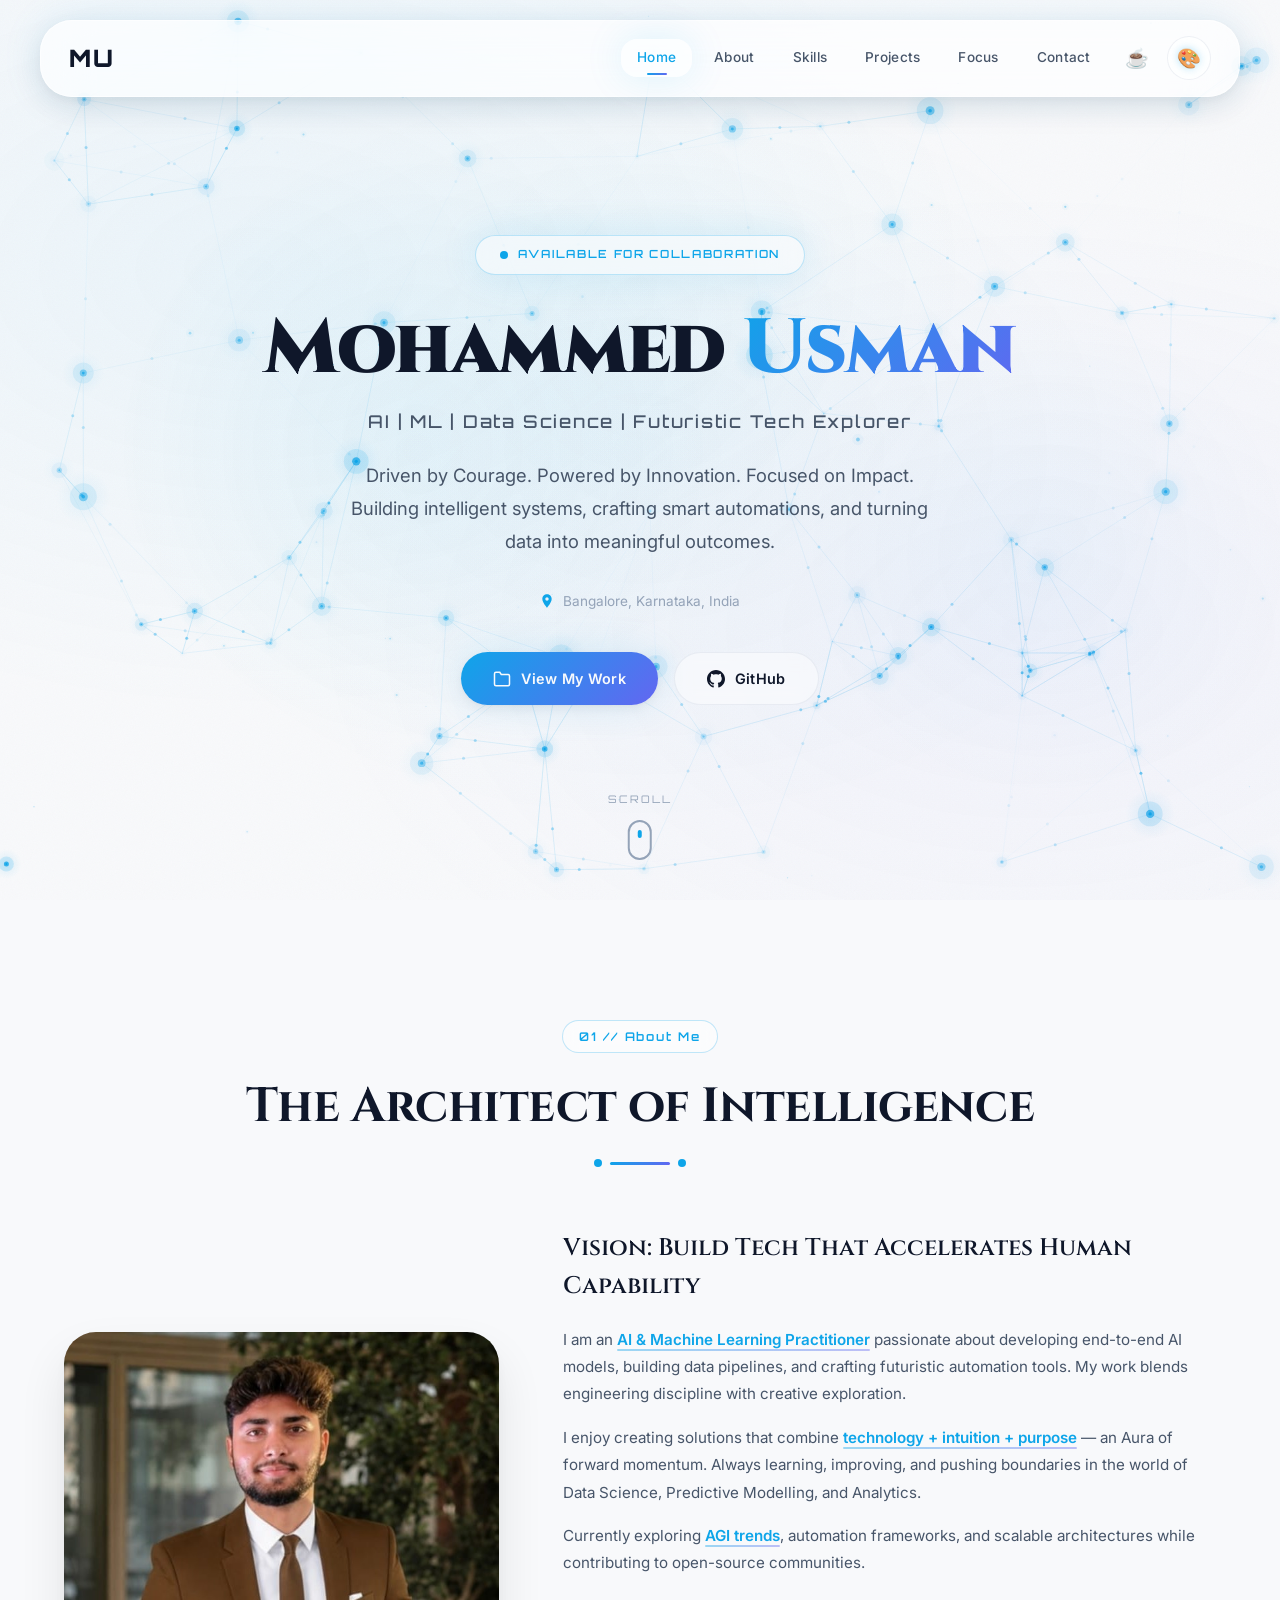
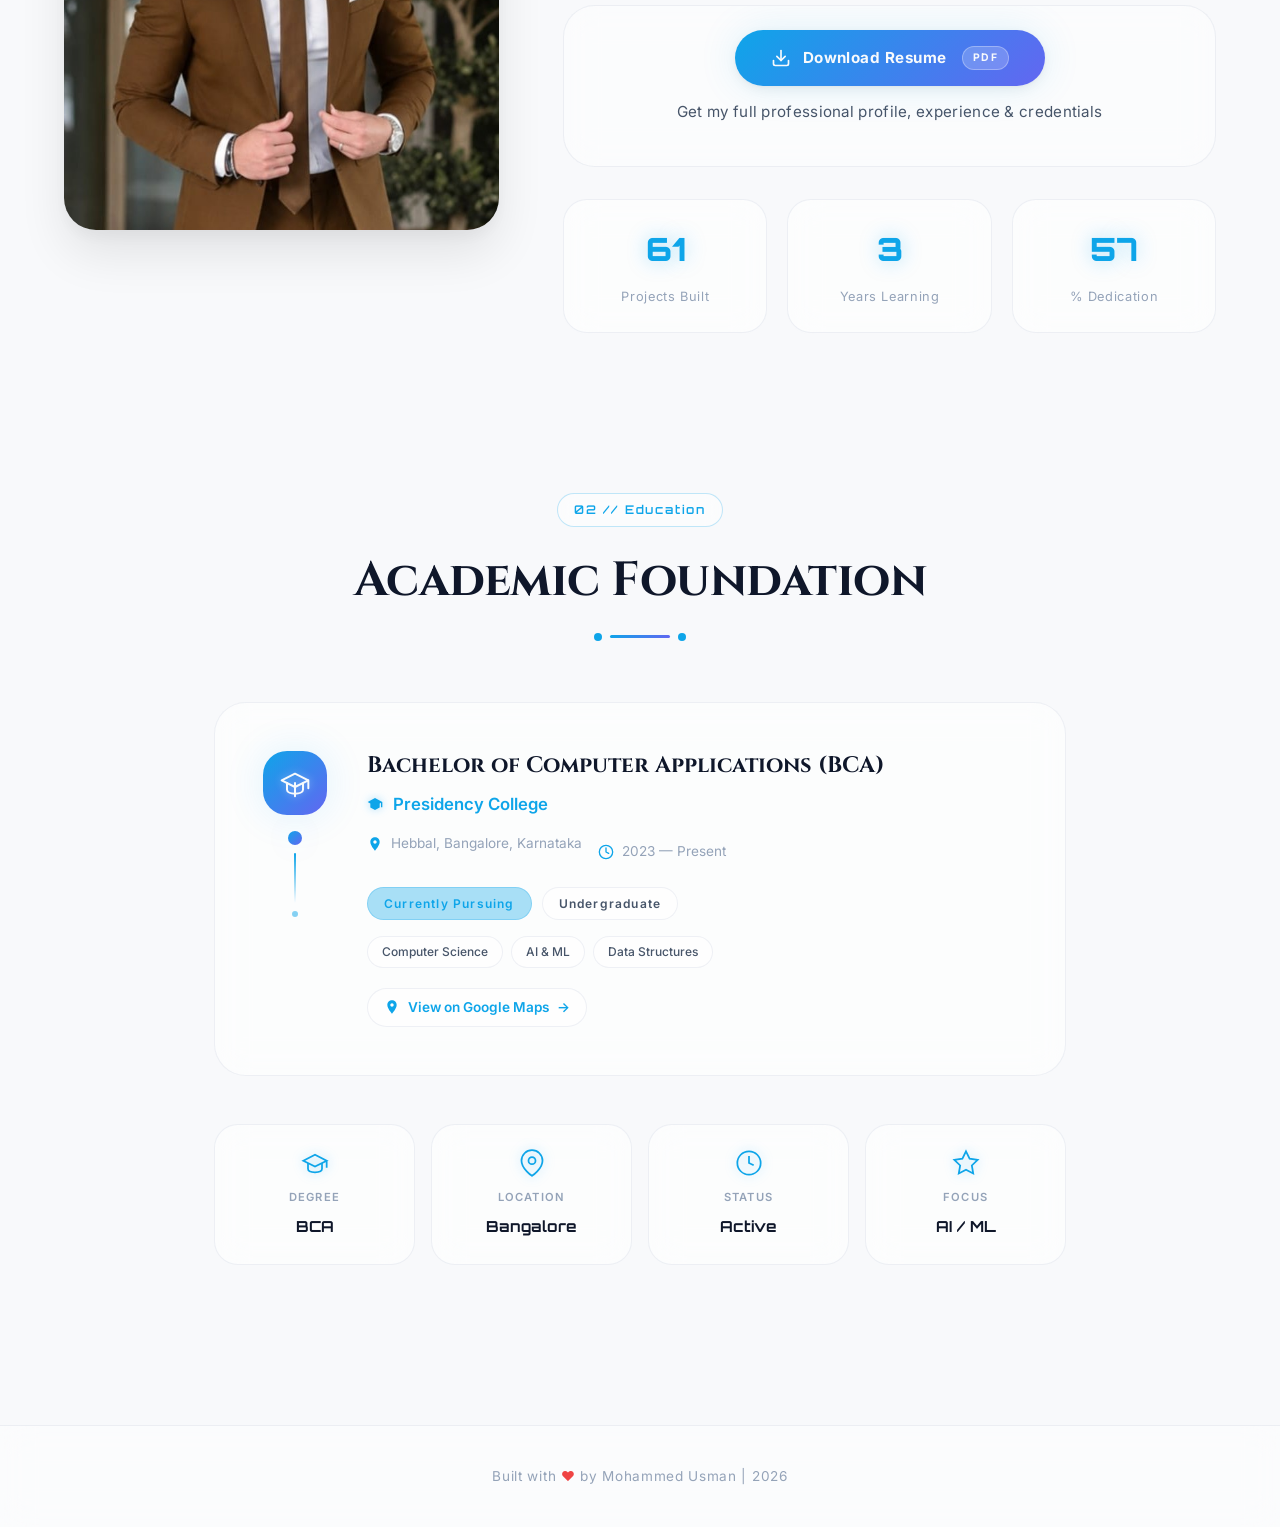
==== commit fea63d2b: "Add About Me and Education sections to index.html" ====
--- a/index.html
+++ b/index.html
@@ -81,13 +81,153 @@
         </div>
     </section>
 
+    <section class="about" id="about" style="padding-top: 120px;">
+        <div class="section-header fade-in">
+            <span class="section-label">01 // About Me</span>
+            <h2 class="section-title">The Architect of Intelligence</h2>
+            <div class="section-divider"></div>
+        </div>
+        <div class="about-grid">
+            <div class="about-image fade-in">
+                <div class="about-image-frame">
+                    <img src="issu321.jpg" alt="Mohammed Usman" loading="lazy">
+                </div>
+            </div>
+            <div class="about-content fade-in stagger-1">
+                <h3>Vision: Build Tech That Accelerates Human Capability</h3>
+                <p>
+                    I am an <span class="highlight">AI & Machine Learning Practitioner</span> passionate about
+                    developing end-to-end AI models, building data pipelines, and crafting futuristic automation tools. My work blends engineering discipline with creative exploration.
+                </p>
+                <p>
+                    I enjoy creating solutions that combine <span class="highlight">technology + intuition + purpose</span> —
+                    an Aura of forward momentum. Always learning, improving, and pushing boundaries in the world of Data Science, Predictive Modelling, and Analytics.
+                </p>
+                <p>
+                    Currently exploring <span class="highlight">AGI trends</span>, automation frameworks, and scalable architectures while contributing to open-source communities.
+                </p>
+
+                <div class="resume-download-wrap fade-in stagger-2">
+                    <a href="https://github.com/user-attachments/files/30023599/Usman.s-Resume.pdf" target="_blank" rel="noopener noreferrer" class="btn btn-resume" download="Mohammed_Usman_Resume.pdf">
+                        <svg width="20" height="20" viewBox="0 0 24 24" fill="none" stroke="currentColor" stroke-width="2" stroke-linecap="round" stroke-linejoin="round">
+                            <path d="M21 15v4a2 2 0 0 1-2 2H5a2 2 0 0 1-2-2v-4"/>
+                            <polyline points="7 10 12 15 17 10"/>
+                            <line x1="12" y1="15" x2="12" y2="3"/>
+                        </svg>
+                        <span>Download Resume</span>
+                        <span class="resume-badge">PDF</span>
+                    </a>
+                    <p class="resume-note">Get my full professional profile, experience & credentials</p>
+                </div>
+
+                <div class="about-stats">
+                    <div class="stat-card">
+                        <span class="stat-number" data-count="80">0</span>
+                        <span class="stat-label">Projects Built</span>
+                    </div>
+                    <div class="stat-card">
+                        <span class="stat-number" data-count="5">0</span>
+                        <span class="stat-label">Years Learning</span>
+                    </div>
+                    <div class="stat-card">
+                        <span class="stat-number" data-count="75">0</span>
+                        <span class="stat-label">% Dedication</span>
+                    </div>
+                </div>
+            </div>
+        </div>
+    </section>
+
+    <section class="education" id="education">
+        <div class="section-header fade-in">
+            <span class="section-label">02 // Education</span>
+            <h2 class="section-title">Academic Foundation</h2>
+            <div class="section-divider"></div>
+        </div>
+        <div class="education-container">
+            <div class="education-card fade-in">
+                <div class="education-visual">
+                    <div class="education-icon-wrap">
+                        <svg class="education-icon-svg" viewBox="0 0 24 24" fill="none" stroke="currentColor" stroke-width="1.5" stroke-linecap="round" stroke-linejoin="round">
+                            <path d="M22 10v6M2 10l10-5 10 5-10 5z"/>
+                            <path d="M6 12v5c0 2 3 3 6 3s6-1 6-3v-5"/>
+                            <path d="M12 22V12"/>
+                        </svg>
+                    </div>
+                    <div class="education-timeline-enhanced">
+                        <div class="timeline-dot"></div>
+                        <div class="timeline-line"></div>
+                        <div class="timeline-pulse"></div>
+                    </div>
+                </div>
+                <div class="education-content">
+                    <div class="education-degree">Bachelor of Computer Applications (BCA)</div>
+                    <div class="education-institution">
+                        <svg viewBox="0 0 24 24" fill="currentColor" width="16" height="16"><path d="M12 3L1 9l4 2.18v6L12 21l7-3.82v-6l2-1.09V17h2V9L12 3z"/></svg>
+                        Presidency College
+                    </div>
+                    <div class="education-meta">
+                        <div class="education-location">
+                            <svg viewBox="0 0 24 24" fill="currentColor" width="16" height="16">
+                                <path d="M12 2C8.13 2 5 5.13 5 9c0 5.25 7 13 7 13s7-7.75 7-13c0-3.87-3.13-7-7-7zm0 9.5c-1.38 0-2.5-1.12-2.5-2.5s1.12-2.5 2.5-2.5 2.5 1.12 2.5 2.5-1.12 2.5-2.5 2.5z"/>
+                            </svg>
+                            <span>Hebbal, Bangalore, Karnataka</span>
+                        </div>
+                        <div class="education-duration">
+                            <svg viewBox="0 0 24 24" fill="none" stroke="currentColor" stroke-width="2" stroke-linecap="round" stroke-linejoin="round" width="16" height="16">
+                                <circle cx="12" cy="12" r="10"/><polyline points="12 6 12 12 16 14"/>
+                            </svg>
+                            <span>2023 — Present</span>
+                        </div>
+                    </div>
+                    <div class="education-status">
+                        <span class="status-badge current">Currently Pursuing</span>
+                        <span class="status-badge secondary">Undergraduate</span>
+                    </div>
+                    <div class="education-tags">
+                        <span class="edu-tag">Computer Science</span>
+                        <span class="edu-tag">AI & ML</span>
+                        <span class="edu-tag">Data Structures</span>
+                    </div>
+                    <a href="https://maps.app.goo.gl/a1TeUGpNjGi5haCt5" target="_blank" rel="noopener noreferrer" class="education-location-link">
+                        <svg viewBox="0 0 24 24" fill="currentColor" width="16" height="16">
+                            <path d="M12 2C8.13 2 5 5.13 5 9c0 5.25 7 13 7 13s7-7.75 7-13c0-3.87-3.13-7-7-7zm0 9.5c-1.38 0-2.5-1.12-2.5-2.5s1.12-2.5 2.5-2.5 2.5 1.12 2.5 2.5-1.12 2.5-2.5 2.5z"/>
+                        </svg>
+                        View on Google Maps
+                        <span class="link-arrow">→</span>
+                    </a>
+                </div>
+            </div>
+        </div>
+
+        <div class="education-stats-row fade-in">
+            <div class="edu-stat-item">
+                <svg viewBox="0 0 24 24" fill="none" stroke="currentColor" stroke-width="1.5" width="28" height="28"><path d="M22 10v6M2 10l10-5 10 5-10 5z"/><path d="M6 12v5c0 2 3 3 6 3s6-1 6-3v-5"/></svg>
+                <span class="edu-stat-label">Degree</span>
+                <span class="edu-stat-value">BCA</span>
+            </div>
+            <div class="edu-stat-item">
+                <svg viewBox="0 0 24 24" fill="none" stroke="currentColor" stroke-width="1.5" width="28" height="28"><path d="M21 10c0 7-9 13-9 13s-9-6-9-13a9 9 0 0 1 18 0z"/><circle cx="12" cy="10" r="3"/></svg>
+                <span class="edu-stat-label">Location</span>
+                <span class="edu-stat-value">Bangalore</span>
+            </div>
+            <div class="edu-stat-item">
+                <svg viewBox="0 0 24 24" fill="none" stroke="currentColor" stroke-width="1.5" width="28" height="28"><circle cx="12" cy="12" r="10"/><polyline points="12 6 12 12 16 14"/></svg>
+                <span class="edu-stat-label">Status</span>
+                <span class="edu-stat-value">Active</span>
+            </div>
+            <div class="edu-stat-item">
+                <svg viewBox="0 0 24 24" fill="none" stroke="currentColor" stroke-width="1.5" width="28" height="28"><path d="M12 2l3.09 6.26L22 9.27l-5 4.87 1.18 6.88L12 17.77l-6.18 3.25L7 14.14 2 9.27l6.91-1.01L12 2z"/></svg>
+                <span class="edu-stat-label">Focus</span>
+                <span class="edu-stat-value">AI / ML</span>
+            </div>
+        </div>
+    </section>
+
     <footer class="footer">
         <p>Built with <span class="heart">♥</span> by Mohammed Usman | 2026</p>
     </footer>
 
     <script src="main.js"></script>
-
-
-
 </body>
-</html>+</html>
--- a/theme.css
+++ b/theme.css
@@ -1,477 +1,1025 @@
-/* ============================================
-   NEON COSMOS DESIGN SYSTEM v5.2
-   Intense Neural Web | Transparent Glass Cards
-   ============================================ */
-
+/* ============================================================
+   THEME ENGINE - 10 Premium Themes (5 Light + 5 Dark)
+   Dynamic CSS Variable System with Glassmorphism
+   ============================================================ */
+
+/* Base variable definitions - will be overridden by themes */
 :root {
-    /* Core Backgrounds - Warm lavender light */
-    --bg-void: #faf5ff;
-    --bg-surface: rgba(255, 255, 255, 0.35);
-    --bg-elevated: rgba(243, 232, 255, 0.65);
-
-    /* Liquid Glass Layers - MORE TRANSPARENT */
-    --glass-10: rgba(255, 255, 255, 0.08);
-    --glass-20: rgba(255, 255, 255, 0.18);
-    --glass-30: rgba(255, 255, 255, 0.32);
-    --glass-40: rgba(255, 255, 255, 0.50);
-    --glass-50: rgba(255, 255, 255, 0.70);
-
-    /* Glass Borders */
-    --glass-border: rgba(124, 58, 237, 0.20);
-    --glass-border-hover: rgba(225, 29, 72, 0.55);
-    --glass-border-glow: rgba(6, 182, 212, 0.45);
-
-    /* Neon Cosmos Accent Palette */
-    --accent-magenta: #e11d48;
-    --accent-rose: #f43f5e;
-    --accent-violet: #7c3aed;
-    --accent-purple: #a855f7;
-    --accent-cyan: #06b6d4;
-    --accent-gold: #f59e0b;
-    --accent-amber: #fbbf24;
-    --accent-teal: #14b8a6;
-
-    --accent-glow: rgba(225, 29, 72, 0.22);
-    --accent-glow-strong: rgba(124, 58, 237, 0.35);
-
-    /* Text Colors */
-    --text-primary: #1a0b2e;
-    --text-secondary: #4c1d95;
-    --text-muted: #7c3aed;
-    --text-light: #a78bfa;
-
-    /* Gradients - Neon Cosmos */
-    --gradient-holographic: linear-gradient(135deg, #e11d48, #7c3aed, #06b6d4, #f59e0b);
-    --gradient-aurora: linear-gradient(135deg, rgba(225,29,72,0.12), rgba(124,58,237,0.10), rgba(6,182,212,0.08));
-    --gradient-shimmer: linear-gradient(105deg, transparent 30%, rgba(255,255,255,0.6) 45%, rgba(255,255,255,0.85) 50%, rgba(255,255,255,0.6) 55%, transparent 70%);
-    --gradient-text: linear-gradient(135deg, #e11d48 0%, #7c3aed 50%, #06b6d4 100%);
-
-    /* Glows - STRONGER */
-    --neon-glow: 0 0 30px rgba(225, 29, 72, 0.25), 0 0 70px rgba(124, 58, 237, 0.15);
-    --neon-glow-strong: 0 0 40px rgba(225, 29, 72, 0.35), 0 0 100px rgba(124, 58, 237, 0.25), 0 0 60px rgba(6, 182, 212, 0.18);
-
-    /* Shadows */
-    --shadow-sm: 0 2px 10px rgba(26, 11, 46, 0.06), 0 1px 3px rgba(26, 11, 46, 0.04), inset 0 1px 0 rgba(255,255,255,0.6);
-    --shadow-md: 0 10px 40px rgba(124, 58, 237, 0.12), 0 3px 10px rgba(225, 29, 72, 0.06), inset 0 1px 0 rgba(255,255,255,0.4);
-    --shadow-lg: 0 25px 70px rgba(124, 58, 237, 0.16), 0 5px 20px rgba(225, 29, 72, 0.10), inset 0 1px 0 rgba(255,255,255,0.3);
-    --shadow-xl: 0 35px 90px rgba(124, 58, 237, 0.20), 0 10px 30px rgba(225, 29, 72, 0.12), inset 0 1px 0 rgba(255,255,255,0.2);
-    --shadow-inset-light: inset 1px 1px 3px rgba(255,255,255,0.8), inset 0px 0px 1px rgba(255,255,255,0.6);
-    --shadow-inset-dark: inset -1px -1px 3px rgba(26, 11, 46, 0.06);
-
-    /* Typography */
-    --font-ancient: 'Cinzel', serif;
-    --font-modern: 'Inter', sans-serif;
-    --font-tech: 'Orbitron', monospace;
-
-    /* Transitions */
-    --transition-smooth: transform 0.5s cubic-bezier(0.23, 1, 0.32, 1), opacity 0.5s cubic-bezier(0.23, 1, 0.32, 1), box-shadow 0.5s ease;
-    --transition-bounce: transform 0.6s cubic-bezier(0.34, 1.56, 0.64, 1), opacity 0.6s cubic-bezier(0.34, 1.56, 0.64, 1);
-
-    /* Radius */
-    --radius-sm: 16px;
-    --radius-md: 24px;
-    --radius-lg: 32px;
-    --radius-xl: 48px;
-    --radius-pill: 100px;
-
-    /* Cursor */
-    --cursor-glow-color: rgba(225, 29, 72, 0.06);
-    --liquid-gradient: linear-gradient(135deg, rgba(225,29,72,0.06) 0%, rgba(124,58,237,0.05) 50%, rgba(6,182,212,0.04) 100%);
-}
-
-[data-theme="dark"] {
-    --bg-void: #050508;
-    --bg-surface: rgba(15, 15, 25, 0.45);
-    --bg-elevated: rgba(25, 25, 40, 0.65);
-
-    --glass-10: rgba(255, 255, 255, 0.03);
-    --glass-20: rgba(255, 255, 255, 0.06);
-    --glass-30: rgba(255, 255, 255, 0.10);
-    --glass-40: rgba(255, 255, 255, 0.16);
-    --glass-50: rgba(255, 255, 255, 0.22);
-
-    --glass-border: rgba(225, 29, 72, 0.20);
-    --glass-border-hover: rgba(225, 29, 72, 0.60);
-    --glass-border-glow: rgba(6, 182, 212, 0.50);
-
-    --text-primary: #f5f3ff;
-    --text-secondary: #ddd6fe;
-    --text-muted: #a78bfa;
-    --text-light: #7c3aed;
-
-    --shadow-sm: 0 2px 10px rgba(0, 0, 0, 0.40), 0 1px 3px rgba(0,0,0,0.30), inset 0 1px 0 rgba(255,255,255,0.05);
-    --shadow-md: 0 10px 40px rgba(0, 0, 0, 0.50), 0 3px 10px rgba(225, 29, 72, 0.12), inset 0 1px 0 rgba(255,255,255,0.04);
-    --shadow-lg: 0 25px 70px rgba(0, 0, 0, 0.60), 0 5px 20px rgba(124, 58, 237, 0.15), inset 0 1px 0 rgba(255,255,255,0.03);
-    --shadow-xl: 0 35px 90px rgba(0, 0, 0, 0.70), 0 10px 30px rgba(225, 29, 72, 0.16), inset 0 1px 0 rgba(255,255,255,0.02);
-    --shadow-inset-light: inset 1px 1px 3px rgba(255,255,255,0.05), inset 0px 0px 1px rgba(255,255,255,0.03);
-    --shadow-inset-dark: inset -1px -1px 3px rgba(0, 0, 0, 0.40);
-
-    --accent-glow: rgba(225, 29, 72, 0.18);
-    --cursor-glow-color: rgba(225, 29, 72, 0.05);
-    --liquid-gradient: linear-gradient(135deg, rgba(225,29,72,0.05) 0%, rgba(124,58,237,0.04) 50%, rgba(6,182,212,0.03) 100%);
-}
-
+  /* Default to Arctic Glass Light */
+  --bg-primary: #f8f9fb;
+  --bg-secondary: #eef1f5;
+  --bg-tertiary: #ffffff;
+  --bg-glass: rgba(255, 255, 255, 0.45);
+  --bg-glass-strong: rgba(255, 255, 255, 0.75);
+  --bg-glass-hover: rgba(255, 255, 255, 0.65);
+  --bg-card: rgba(255, 255, 255, 0.55);
+  --bg-navbar: rgba(255, 255, 255, 0.55);
+  --bg-input: rgba(255, 255, 255, 0.5);
+
+  --text-primary: #0f172a;
+  --text-secondary: #475569;
+  --text-muted: #94a3b8;
+  --text-inverse: #f8fafc;
+
+  --accent-primary: #3b82f6;
+  --accent-secondary: #8b5cf6;
+  --accent-tertiary: #06b6d4;
+  --accent-glow: rgba(59, 130, 246, 0.4);
+  --accent-gradient: linear-gradient(135deg, #3b82f6, #8b5cf6);
+
+  --border-glass: rgba(255, 255, 255, 0.5);
+  --border-subtle: rgba(148, 163, 184, 0.2);
+  --border-strong: rgba(148, 163, 184, 0.4);
+  --border-glow: rgba(59, 130, 246, 0.3);
+
+  --shadow-sm: 0 1px 2px rgba(0,0,0,0.04);
+  --shadow-md: 0 4px 12px rgba(0,0,0,0.06), 0 1px 3px rgba(0,0,0,0.04);
+  --shadow-lg: 0 12px 32px rgba(0,0,0,0.08), 0 4px 8px rgba(0,0,0,0.04);
+  --shadow-xl: 0 24px 48px rgba(0,0,0,0.1), 0 8px 16px rgba(0,0,0,0.06);
+  --shadow-glow: 0 0 40px rgba(59, 130, 246, 0.15);
+  --shadow-inner: inset 0 1px 2px rgba(255,255,255,0.5);
+
+  --blur-sm: 8px;
+  --blur-md: 16px;
+  --blur-lg: 24px;
+  --blur-xl: 40px;
+
+  --radius-sm: 8px;
+  --radius-md: 16px;
+  --radius-lg: 24px;
+  --radius-xl: 32px;
+  --radius-full: 9999px;
+
+  --transition-fast: 0.15s cubic-bezier(0.4, 0, 0.2, 1);
+  --transition-base: 0.3s cubic-bezier(0.4, 0, 0.2, 1);
+  --transition-slow: 0.5s cubic-bezier(0.4, 0, 0.2, 1);
+  --transition-bounce: 0.4s cubic-bezier(0.34, 1.56, 0.64, 1);
+
+  --font-heading: 'Cinzel', serif;
+  --font-body: 'Inter', sans-serif;
+  --font-mono: 'Orbitron', monospace;
+
+  --grid-color: rgba(59, 130, 246, 0.05);
+  --neural-line: rgba(59, 130, 246, 0.15);
+  --neural-node: rgba(59, 130, 246, 0.6);
+  --particle-color: rgba(59, 130, 246, 0.3);
+  --aurora-1: rgba(59, 130, 246, 0.08);
+  --aurora-2: rgba(139, 92, 246, 0.06);
+  --aurora-3: rgba(6, 182, 212, 0.05);
+}
+
+/* ============================================================
+   THEME 1: ARCTIC GLASS (Light)
+   Apple Vision Pro inspired - Snow, Crystal, Soft White, Pearl
+   ============================================================ */
+[data-theme="arctic-glass"] {
+  --bg-primary: #f8f9fb;
+  --bg-secondary: #eef1f5;
+  --bg-tertiary: #ffffff;
+  --bg-glass: rgba(255, 255, 255, 0.45);
+  --bg-glass-strong: rgba(255, 255, 255, 0.8);
+  --bg-glass-hover: rgba(255, 255, 255, 0.7);
+  --bg-card: rgba(255, 255, 255, 0.6);
+  --bg-navbar: rgba(255, 255, 255, 0.65);
+  --bg-input: rgba(255, 255, 255, 0.55);
+
+  --text-primary: #0f172a;
+  --text-secondary: #475569;
+  --text-muted: #94a3b8;
+  --text-inverse: #f8fafc;
+
+  --accent-primary: #0ea5e9;
+  --accent-secondary: #6366f1;
+  --accent-tertiary: #06b6d4;
+  --accent-glow: rgba(14, 165, 233, 0.35);
+  --accent-gradient: linear-gradient(135deg, #0ea5e9, #6366f1);
+
+  --border-glass: rgba(255, 255, 255, 0.6);
+  --border-subtle: rgba(148, 163, 184, 0.15);
+  --border-strong: rgba(148, 163, 184, 0.3);
+  --border-glow: rgba(14, 165, 233, 0.25);
+
+  --shadow-sm: 0 1px 2px rgba(0,0,0,0.03);
+  --shadow-md: 0 4px 12px rgba(0,0,0,0.05), 0 1px 3px rgba(0,0,0,0.03);
+  --shadow-lg: 0 12px 32px rgba(0,0,0,0.07), 0 4px 8px rgba(0,0,0,0.03);
+  --shadow-xl: 0 24px 48px rgba(0,0,0,0.09), 0 8px 16px rgba(0,0,0,0.04);
+  --shadow-glow: 0 0 40px rgba(14, 165, 233, 0.12);
+  --shadow-inner: inset 0 1px 2px rgba(255,255,255,0.6);
+
+  --grid-color: rgba(14, 165, 233, 0.04);
+  --neural-line: rgba(14, 165, 233, 0.12);
+  --neural-node: rgba(14, 165, 233, 0.5);
+  --particle-color: rgba(14, 165, 233, 0.25);
+  --aurora-1: rgba(14, 165, 233, 0.06);
+  --aurora-2: rgba(99, 102, 241, 0.05);
+  --aurora-3: rgba(6, 182, 212, 0.04);
+}
+
+/* ============================================================
+   THEME 2: IVORY TITANIUM (Light)
+   Luxury Architecture - Matte Metal, Titanium, Warm White, Champagne
+   ============================================================ */
+[data-theme="ivory-titanium"] {
+  --bg-primary: #faf9f7;
+  --bg-secondary: #f0eeeb;
+  --bg-tertiary: #ffffff;
+  --bg-glass: rgba(255, 255, 255, 0.5);
+  --bg-glass-strong: rgba(255, 255, 255, 0.85);
+  --bg-glass-hover: rgba(255, 255, 255, 0.75);
+  --bg-card: rgba(255, 255, 255, 0.65);
+  --bg-navbar: rgba(255, 255, 255, 0.7);
+  --bg-input: rgba(255, 255, 255, 0.6);
+
+  --text-primary: #1c1917;
+  --text-secondary: #57534e;
+  --text-muted: #a8a29e;
+  --text-inverse: #fafaf9;
+
+  --accent-primary: #b45309;
+  --accent-secondary: #78716c;
+  --accent-tertiary: #d97706;
+  --accent-glow: rgba(180, 83, 9, 0.3);
+  --accent-gradient: linear-gradient(135deg, #b45309, #78716c);
+
+  --border-glass: rgba(255, 255, 255, 0.65);
+  --border-subtle: rgba(168, 162, 158, 0.15);
+  --border-strong: rgba(168, 162, 158, 0.35);
+  --border-glow: rgba(180, 83, 9, 0.2);
+
+  --shadow-sm: 0 1px 2px rgba(28,25,23,0.04);
+  --shadow-md: 0 4px 12px rgba(28,25,23,0.06), 0 1px 3px rgba(28,25,23,0.04);
+  --shadow-lg: 0 12px 32px rgba(28,25,23,0.08), 0 4px 8px rgba(28,25,23,0.04);
+  --shadow-xl: 0 24px 48px rgba(28,25,23,0.1), 0 8px 16px rgba(28,25,23,0.05);
+  --shadow-glow: 0 0 40px rgba(180, 83, 9, 0.1);
+  --shadow-inner: inset 0 1px 2px rgba(255,255,255,0.7);
+
+  --grid-color: rgba(180, 83, 9, 0.03);
+  --neural-line: rgba(180, 83, 9, 0.1);
+  --neural-node: rgba(180, 83, 9, 0.45);
+  --particle-color: rgba(180, 83, 9, 0.2);
+  --aurora-1: rgba(180, 83, 9, 0.05);
+  --aurora-2: rgba(120, 113, 108, 0.04);
+  --aurora-3: rgba(217, 119, 6, 0.03);
+}
+
+/* ============================================================
+   THEME 3: OCEAN BREEZE (Light)
+   Sky, Cloud, Fresh Blue, Minimal Cyan, Luxury Water Reflection
+   ============================================================ */
+[data-theme="ocean-breeze"] {
+  --bg-primary: #f0f9ff;
+  --bg-secondary: #e0f2fe;
+  --bg-tertiary: #ffffff;
+  --bg-glass: rgba(255, 255, 255, 0.5);
+  --bg-glass-strong: rgba(255, 255, 255, 0.85);
+  --bg-glass-hover: rgba(255, 255, 255, 0.75);
+  --bg-card: rgba(255, 255, 255, 0.65);
+  --bg-navbar: rgba(255, 255, 255, 0.7);
+  --bg-input: rgba(255, 255, 255, 0.6);
+
+  --text-primary: #0c4a6e;
+  --text-secondary: #0369a1;
+  --text-muted: #7dd3fc;
+  --text-inverse: #f0f9ff;
+
+  --accent-primary: #0284c7;
+  --accent-secondary: #0ea5e9;
+  --accent-tertiary: #38bdf8;
+  --accent-glow: rgba(2, 132, 199, 0.35);
+  --accent-gradient: linear-gradient(135deg, #0284c7, #0ea5e9);
+
+  --border-glass: rgba(255, 255, 255, 0.65);
+  --border-subtle: rgba(125, 211, 252, 0.2);
+  --border-strong: rgba(125, 211, 252, 0.4);
+  --border-glow: rgba(2, 132, 199, 0.25);
+
+  --shadow-sm: 0 1px 2px rgba(2,132,199,0.04);
+  --shadow-md: 0 4px 12px rgba(2,132,199,0.06), 0 1px 3px rgba(2,132,199,0.04);
+  --shadow-lg: 0 12px 32px rgba(2,132,199,0.08), 0 4px 8px rgba(2,132,199,0.04);
+  --shadow-xl: 0 24px 48px rgba(2,132,199,0.1), 0 8px 16px rgba(2,132,199,0.05);
+  --shadow-glow: 0 0 40px rgba(2, 132, 199, 0.12);
+  --shadow-inner: inset 0 1px 2px rgba(255,255,255,0.7);
+
+  --grid-color: rgba(2, 132, 199, 0.04);
+  --neural-line: rgba(2, 132, 199, 0.12);
+  --neural-node: rgba(2, 132, 199, 0.5);
+  --particle-color: rgba(2, 132, 199, 0.25);
+  --aurora-1: rgba(14, 165, 233, 0.07);
+  --aurora-2: rgba(56, 189, 248, 0.05);
+  --aurora-3: rgba(125, 211, 252, 0.04);
+}
+
+/* ============================================================
+   THEME 4: AURORA SILK (Light)
+   Soft Purple, Blue, Mint, Premium Silk, Luxury Glow
+   ============================================================ */
+[data-theme="aurora-silk"] {
+  --bg-primary: #faf5ff;
+  --bg-secondary: #f3e8ff;
+  --bg-tertiary: #ffffff;
+  --bg-glass: rgba(255, 255, 255, 0.5);
+  --bg-glass-strong: rgba(255, 255, 255, 0.85);
+  --bg-glass-hover: rgba(255, 255, 255, 0.75);
+  --bg-card: rgba(255, 255, 255, 0.65);
+  --bg-navbar: rgba(255, 255, 255, 0.7);
+  --bg-input: rgba(255, 255, 255, 0.6);
+
+  --text-primary: #581c87;
+  --text-secondary: #7e22ce;
+  --text-muted: #c084fc;
+  --text-inverse: #faf5ff;
+
+  --accent-primary: #9333ea;
+  --accent-secondary: #6366f1;
+  --accent-tertiary: #a855f7;
+  --accent-glow: rgba(147, 51, 234, 0.35);
+  --accent-gradient: linear-gradient(135deg, #9333ea, #6366f1);
+
+  --border-glass: rgba(255, 255, 255, 0.65);
+  --border-subtle: rgba(192, 132, 252, 0.15);
+  --border-strong: rgba(192, 132, 252, 0.35);
+  --border-glow: rgba(147, 51, 234, 0.25);
+
+  --shadow-sm: 0 1px 2px rgba(88,28,135,0.04);
+  --shadow-md: 0 4px 12px rgba(88,28,135,0.06), 0 1px 3px rgba(88,28,135,0.04);
+  --shadow-lg: 0 12px 32px rgba(88,28,135,0.08), 0 4px 8px rgba(88,28,135,0.04);
+  --shadow-xl: 0 24px 48px rgba(88,28,135,0.1), 0 8px 16px rgba(88,28,135,0.05);
+  --shadow-glow: 0 0 40px rgba(147, 51, 234, 0.12);
+  --shadow-inner: inset 0 1px 2px rgba(255,255,255,0.7);
+
+  --grid-color: rgba(147, 51, 234, 0.04);
+  --neural-line: rgba(147, 51, 234, 0.12);
+  --neural-node: rgba(147, 51, 234, 0.5);
+  --particle-color: rgba(147, 51, 234, 0.25);
+  --aurora-1: rgba(147, 51, 234, 0.06);
+  --aurora-2: rgba(99, 102, 241, 0.05);
+  --aurora-3: rgba(168, 85, 247, 0.04);
+}
+
+/* ============================================================
+   THEME 5: EMERALD PREMIUM (Light)
+   Luxury Green, White Marble, Natural Light, Forest Glass, Modern AI
+   ============================================================ */
+[data-theme="emerald-premium"] {
+  --bg-primary: #f0fdf4;
+  --bg-secondary: #dcfce7;
+  --bg-tertiary: #ffffff;
+  --bg-glass: rgba(255, 255, 255, 0.5);
+  --bg-glass-strong: rgba(255, 255, 255, 0.85);
+  --bg-glass-hover: rgba(255, 255, 255, 0.75);
+  --bg-card: rgba(255, 255, 255, 0.65);
+  --bg-navbar: rgba(255, 255, 255, 0.7);
+  --bg-input: rgba(255, 255, 255, 0.6);
+
+  --text-primary: #064e3b;
+  --text-secondary: #047857;
+  --text-muted: #6ee7b7;
+  --text-inverse: #f0fdf4;
+
+  --accent-primary: #059669;
+  --accent-secondary: #10b981;
+  --accent-tertiary: #34d399;
+  --accent-glow: rgba(5, 150, 105, 0.35);
+  --accent-gradient: linear-gradient(135deg, #059669, #10b981);
+
+  --border-glass: rgba(255, 255, 255, 0.65);
+  --border-subtle: rgba(110, 231, 183, 0.2);
+  --border-strong: rgba(110, 231, 183, 0.4);
+  --border-glow: rgba(5, 150, 105, 0.25);
+
+  --shadow-sm: 0 1px 2px rgba(6,78,59,0.04);
+  --shadow-md: 0 4px 12px rgba(6,78,59,0.06), 0 1px 3px rgba(6,78,59,0.04);
+  --shadow-lg: 0 12px 32px rgba(6,78,59,0.08), 0 4px 8px rgba(6,78,59,0.04);
+  --shadow-xl: 0 24px 48px rgba(6,78,59,0.1), 0 8px 16px rgba(6,78,59,0.05);
+  --shadow-glow: 0 0 40px rgba(5, 150, 105, 0.12);
+  --shadow-inner: inset 0 1px 2px rgba(255,255,255,0.7);
+
+  --grid-color: rgba(5, 150, 105, 0.04);
+  --neural-line: rgba(5, 150, 105, 0.12);
+  --neural-node: rgba(5, 150, 105, 0.5);
+  --particle-color: rgba(5, 150, 105, 0.25);
+  --aurora-1: rgba(16, 185, 129, 0.06);
+  --aurora-2: rgba(52, 211, 153, 0.05);
+  --aurora-3: rgba(110, 231, 183, 0.04);
+}
+
+/* ============================================================
+   THEME 6: OBSIDIAN GLASS (Dark)
+   Graphite, Dark Crystal, Apple Dark Mode, Luxury Black
+   ============================================================ */
+[data-theme="obsidian-glass"] {
+  --bg-primary: #0a0a0f;
+  --bg-secondary: #12121a;
+  --bg-tertiary: #1a1a24;
+  --bg-glass: rgba(30, 30, 45, 0.5);
+  --bg-glass-strong: rgba(30, 30, 45, 0.85);
+  --bg-glass-hover: rgba(40, 40, 60, 0.7);
+  --bg-card: rgba(30, 30, 45, 0.6);
+  --bg-navbar: rgba(20, 20, 30, 0.75);
+  --bg-input: rgba(30, 30, 45, 0.55);
+
+  --text-primary: #f1f5f9;
+  --text-secondary: #94a3b8;
+  --text-muted: #475569;
+  --text-inverse: #0f172a;
+
+  --accent-primary: #60a5fa;
+  --accent-secondary: #a78bfa;
+  --accent-tertiary: #38bdf8;
+  --accent-glow: rgba(96, 165, 250, 0.4);
+  --accent-gradient: linear-gradient(135deg, #60a5fa, #a78bfa);
+
+  --border-glass: rgba(255, 255, 255, 0.08);
+  --border-subtle: rgba(148, 163, 184, 0.1);
+  --border-strong: rgba(148, 163, 184, 0.25);
+  --border-glow: rgba(96, 165, 250, 0.3);
+
+  --shadow-sm: 0 1px 2px rgba(0,0,0,0.3);
+  --shadow-md: 0 4px 12px rgba(0,0,0,0.4), 0 1px 3px rgba(0,0,0,0.3);
+  --shadow-lg: 0 12px 32px rgba(0,0,0,0.5), 0 4px 8px rgba(0,0,0,0.3);
+  --shadow-xl: 0 24px 48px rgba(0,0,0,0.6), 0 8px 16px rgba(0,0,0,0.4);
+  --shadow-glow: 0 0 40px rgba(96, 165, 250, 0.2);
+  --shadow-inner: inset 0 1px 2px rgba(255,255,255,0.05);
+
+  --grid-color: rgba(96, 165, 250, 0.04);
+  --neural-line: rgba(96, 165, 250, 0.15);
+  --neural-node: rgba(96, 165, 250, 0.6);
+  --particle-color: rgba(96, 165, 250, 0.3);
+  --aurora-1: rgba(96, 165, 250, 0.06);
+  --aurora-2: rgba(167, 139, 250, 0.05);
+  --aurora-3: rgba(56, 189, 248, 0.04);
+}
+
+/* ============================================================
+   THEME 7: MIDNIGHT AI (Dark)
+   Deep Navy, Dark Blue, Electric Highlights, OpenAI Inspired
+   ============================================================ */
+[data-theme="midnight-ai"] {
+  --bg-primary: #020617;
+  --bg-secondary: #0f172a;
+  --bg-tertiary: #1e293b;
+  --bg-glass: rgba(15, 23, 42, 0.55);
+  --bg-glass-strong: rgba(15, 23, 42, 0.9);
+  --bg-glass-hover: rgba(30, 41, 59, 0.75);
+  --bg-card: rgba(15, 23, 42, 0.65);
+  --bg-navbar: rgba(2, 6, 23, 0.8);
+  --bg-input: rgba(15, 23, 42, 0.6);
+
+  --text-primary: #e2e8f0;
+  --text-secondary: #94a3b8;
+  --text-muted: #475569;
+  --text-inverse: #020617;
+
+  --accent-primary: #3b82f6;
+  --accent-secondary: #06b6d4;
+  --accent-tertiary: #60a5fa;
+  --accent-glow: rgba(59, 130, 246, 0.4);
+  --accent-gradient: linear-gradient(135deg, #3b82f6, #06b6d4);
+
+  --border-glass: rgba(255, 255, 255, 0.08);
+  --border-subtle: rgba(148, 163, 184, 0.1);
+  --border-strong: rgba(148, 163, 184, 0.25);
+  --border-glow: rgba(59, 130, 246, 0.3);
+
+  --shadow-sm: 0 1px 2px rgba(0,0,0,0.4);
+  --shadow-md: 0 4px 12px rgba(0,0,0,0.5), 0 1px 3px rgba(0,0,0,0.4);
+  --shadow-lg: 0 12px 32px rgba(0,0,0,0.6), 0 4px 8px rgba(0,0,0,0.4);
+  --shadow-xl: 0 24px 48px rgba(0,0,0,0.7), 0 8px 16px rgba(0,0,0,0.5);
+  --shadow-glow: 0 0 40px rgba(59, 130, 246, 0.2);
+  --shadow-inner: inset 0 1px 2px rgba(255,255,255,0.05);
+
+  --grid-color: rgba(59, 130, 246, 0.04);
+  --neural-line: rgba(59, 130, 246, 0.15);
+  --neural-node: rgba(59, 130, 246, 0.6);
+  --particle-color: rgba(59, 130, 246, 0.3);
+  --aurora-1: rgba(59, 130, 246, 0.06);
+  --aurora-2: rgba(6, 182, 212, 0.05);
+  --aurora-3: rgba(96, 165, 250, 0.04);
+}
+
+/* ============================================================
+   THEME 8: CARBON FIBER (Dark)
+   Dark Titanium, Steel, Professional Enterprise, Luxury Gray
+   ============================================================ */
+[data-theme="carbon-fiber"] {
+  --bg-primary: #111113;
+  --bg-secondary: #1a1a1c;
+  --bg-tertiary: #232326;
+  --bg-glass: rgba(35, 35, 38, 0.5);
+  --bg-glass-strong: rgba(35, 35, 38, 0.9);
+  --bg-glass-hover: rgba(50, 50, 55, 0.75);
+  --bg-card: rgba(35, 35, 38, 0.65);
+  --bg-navbar: rgba(17, 17, 19, 0.8);
+  --bg-input: rgba(35, 35, 38, 0.6);
+
+  --text-primary: #f4f4f5;
+  --text-secondary: #a1a1aa;
+  --text-muted: #52525b;
+  --text-inverse: #18181b;
+
+  --accent-primary: #d4d4d8;
+  --accent-secondary: #a1a1aa;
+  --accent-tertiary: #e4e4e7;
+  --accent-glow: rgba(212, 212, 216, 0.3);
+  --accent-gradient: linear-gradient(135deg, #d4d4d8, #a1a1aa);
+
+  --border-glass: rgba(255, 255, 255, 0.06);
+  --border-subtle: rgba(161, 161, 170, 0.1);
+  --border-strong: rgba(161, 161, 170, 0.25);
+  --border-glow: rgba(212, 212, 216, 0.2);
+
+  --shadow-sm: 0 1px 2px rgba(0,0,0,0.4);
+  --shadow-md: 0 4px 12px rgba(0,0,0,0.5), 0 1px 3px rgba(0,0,0,0.4);
+  --shadow-lg: 0 12px 32px rgba(0,0,0,0.6), 0 4px 8px rgba(0,0,0,0.4);
+  --shadow-xl: 0 24px 48px rgba(0,0,0,0.7), 0 8px 16px rgba(0,0,0,0.5);
+  --shadow-glow: 0 0 40px rgba(212, 212, 216, 0.1);
+  --shadow-inner: inset 0 1px 2px rgba(255,255,255,0.05);
+
+  --grid-color: rgba(212, 212, 216, 0.03);
+  --neural-line: rgba(212, 212, 216, 0.1);
+  --neural-node: rgba(212, 212, 216, 0.5);
+  --particle-color: rgba(212, 212, 216, 0.2);
+  --aurora-1: rgba(212, 212, 216, 0.04);
+  --aurora-2: rgba(161, 161, 170, 0.03);
+  --aurora-3: rgba(228, 228, 231, 0.02);
+}
+
+/* ============================================================
+   THEME 9: GALAXY NIGHT (Dark)
+   Deep Space, Purple Nebula, Minimal Cosmic Glow, Elegant Stars
+   ============================================================ */
+[data-theme="galaxy-night"] {
+  --bg-primary: #0f0518;
+  --bg-secondary: #1a0b2e;
+  --bg-tertiary: #240e3d;
+  --bg-glass: rgba(36, 14, 61, 0.5);
+  --bg-glass-strong: rgba(36, 14, 61, 0.9);
+  --bg-glass-hover: rgba(60, 20, 100, 0.75);
+  --bg-card: rgba(36, 14, 61, 0.65);
+  --bg-navbar: rgba(15, 5, 24, 0.8);
+  --bg-input: rgba(36, 14, 61, 0.6);
+
+  --text-primary: #f3e8ff;
+  --text-secondary: #d8b4fe;
+  --text-muted: #7e22ce;
+  --text-inverse: #0f0518;
+
+  --accent-primary: #c084fc;
+  --accent-secondary: #e879f9;
+  --accent-tertiary: #a855f7;
+  --accent-glow: rgba(192, 132, 252, 0.4);
+  --accent-gradient: linear-gradient(135deg, #c084fc, #e879f9);
+
+  --border-glass: rgba(255, 255, 255, 0.08);
+  --border-subtle: rgba(192, 132, 252, 0.1);
+  --border-strong: rgba(192, 132, 252, 0.25);
+  --border-glow: rgba(192, 132, 252, 0.3);
+
+  --shadow-sm: 0 1px 2px rgba(0,0,0,0.5);
+  --shadow-md: 0 4px 12px rgba(0,0,0,0.6), 0 1px 3px rgba(0,0,0,0.5);
+  --shadow-lg: 0 12px 32px rgba(0,0,0,0.7), 0 4px 8px rgba(0,0,0,0.5);
+  --shadow-xl: 0 24px 48px rgba(0,0,0,0.8), 0 8px 16px rgba(0,0,0,0.6);
+  --shadow-glow: 0 0 40px rgba(192, 132, 252, 0.2);
+  --shadow-inner: inset 0 1px 2px rgba(255,255,255,0.05);
+
+  --grid-color: rgba(192, 132, 252, 0.04);
+  --neural-line: rgba(192, 132, 252, 0.15);
+  --neural-node: rgba(192, 132, 252, 0.6);
+  --particle-color: rgba(192, 132, 252, 0.3);
+  --aurora-1: rgba(192, 132, 252, 0.06);
+  --aurora-2: rgba(232, 121, 249, 0.05);
+  --aurora-3: rgba(168, 85, 247, 0.04);
+}
+
+/* ============================================================
+   THEME 10: NEURAL MATRIX (Dark)
+   Dark Neural Network, AI Energy, Blue Nodes, Interconnected Intelligence
+   ============================================================ */
+[data-theme="neural-matrix"] {
+  --bg-primary: #050a0f;
+  --bg-secondary: #0a1628;
+  --bg-tertiary: #0f1d3a;
+  --bg-glass: rgba(15, 29, 58, 0.55);
+  --bg-glass-strong: rgba(15, 29, 58, 0.9);
+  --bg-glass-hover: rgba(20, 40, 80, 0.8);
+  --bg-card: rgba(15, 29, 58, 0.7);
+  --bg-navbar: rgba(5, 10, 15, 0.85);
+  --bg-input: rgba(15, 29, 58, 0.65);
+
+  --text-primary: #e0f2fe;
+  --text-secondary: #7dd3fc;
+  --text-muted: #0369a1;
+  --text-inverse: #050a0f;
+
+  --accent-primary: #00d4ff;
+  --accent-secondary: #0099cc;
+  --accent-tertiary: #66e5ff;
+  --accent-glow: rgba(0, 212, 255, 0.5);
+  --accent-gradient: linear-gradient(135deg, #00d4ff, #0099cc);
+
+  --border-glass: rgba(0, 212, 255, 0.1);
+  --border-subtle: rgba(0, 212, 255, 0.08);
+  --border-strong: rgba(0, 212, 255, 0.2);
+  --border-glow: rgba(0, 212, 255, 0.4);
+
+  --shadow-sm: 0 1px 2px rgba(0,0,0,0.5);
+  --shadow-md: 0 4px 12px rgba(0,0,0,0.6), 0 1px 3px rgba(0,0,0,0.5);
+  --shadow-lg: 0 12px 32px rgba(0,0,0,0.7), 0 4px 8px rgba(0,0,0,0.5);
+  --shadow-xl: 0 24px 48px rgba(0,0,0,0.8), 0 8px 16px rgba(0,0,0,0.6);
+  --shadow-glow: 0 0 40px rgba(0, 212, 255, 0.25);
+  --shadow-inner: inset 0 1px 2px rgba(0,212,255,0.05);
+
+  --grid-color: rgba(0, 212, 255, 0.05);
+  --neural-line: rgba(0, 212, 255, 0.2);
+  --neural-node: rgba(0, 212, 255, 0.7);
+  --particle-color: rgba(0, 212, 255, 0.4);
+  --aurora-1: rgba(0, 212, 255, 0.08);
+  --aurora-2: rgba(0, 153, 204, 0.06);
+  --aurora-3: rgba(102, 229, 255, 0.04);
+}
+
+/* Theme transition - smooth switching */
 *, *::before, *::after {
-    margin: 0;
-    padding: 0;
-    box-sizing: border-box;
-}
-
-html {
-    scroll-behavior: smooth;
-    scroll-padding-top: 100px;
-    font-size: 16px;
-    -webkit-font-smoothing: antialiased;
-    -moz-osx-font-smoothing: grayscale;
-    overflow-x: hidden;
-}
-
-body {
-    font-family: var(--font-modern);
-    background: var(--bg-void);
-    color: var(--text-secondary);
-    overflow-x: hidden;
-    line-height: 1.7;
-    min-height: 100vh;
-    min-height: 100dvh;
-    position: relative;
-    transition: background-color 0.8s ease, color 0.6s ease;
-}
-
-/* ============================================
-   NEON SKELETON LOADER
-   ============================================ */
-.skeleton-loader {
-    position: fixed;
-    inset: 0;
-    background: var(--bg-void);
-    z-index: 100000;
-    display: flex;
-    flex-direction: column;
-    align-items: center;
-    justify-content: center;
-    transition: opacity 0.8s cubic-bezier(0.23, 1, 0.32, 1), visibility 0.8s ease;
-}
-
-.skeleton-loader.hidden {
-    opacity: 0;
-    visibility: hidden;
-    pointer-events: none;
-}
-
-.skeleton-prism {
-    width: 80px;
-    height: 80px;
-    position: relative;
-    border-radius: 24px;
-    background: linear-gradient(135deg, var(--glass-20), var(--glass-30));
-    border: 2px solid var(--glass-border);
-    backdrop-filter: blur(30px) saturate(2);
-    -webkit-backdrop-filter: blur(30px) saturate(2);
-    box-shadow: var(--neon-glow), var(--shadow-lg);
-    animation: skeletonSpin 3s linear infinite, skeletonPulse 2s ease-in-out infinite;
-    overflow: hidden;
-}
-
-.skeleton-prism::before {
-    content: '';
-    position: absolute;
-    inset: 0;
-    background: var(--gradient-holographic);
-    opacity: 0.4;
-    animation: skeletonGradient 4s linear infinite;
-    background-size: 300% 300%;
-}
-
-.skeleton-prism::after {
-    content: '';
-    position: absolute;
-    inset: 6px;
-    border-radius: 18px;
-    background: var(--bg-void);
-    opacity: 0.85;
-    box-shadow: inset 0 2px 8px rgba(0,0,0,0.1);
-}
-
-@keyframes skeletonSpin {
-    0% { transform: rotate(0deg) scale(1); }
-    50% { transform: rotate(180deg) scale(1.08); }
-    100% { transform: rotate(360deg) scale(1); }
-}
-
-@keyframes skeletonPulse {
-    0%, 100% { box-shadow: 0 0 30px rgba(225,29,72,0.35), 0 0 70px rgba(124,58,237,0.18); }
-    50% { box-shadow: 0 0 70px rgba(225,29,72,0.55), 0 0 140px rgba(124,58,237,0.30); }
-}
-
-@keyframes skeletonGradient {
-    0% { background-position: 0% 50%; }
-    50% { background-position: 100% 50%; }
-    100% { background-position: 0% 50%; }
-}
-
-.skeleton-text {
-    margin-top: 2rem;
-    font-family: var(--font-tech);
-    font-size: 0.85rem;
-    color: var(--accent-magenta);
-    letter-spacing: 6px;
-    animation: skeletonTextFade 1.5s ease-in-out infinite;
-    font-weight: 500;
-    text-shadow: 0 0 30px rgba(225,29,72,0.6);
-}
-
-@keyframes skeletonTextFade {
-    0%, 100% { opacity: 0.3; }
-    50% { opacity: 1; }
-}
-
-/* ============================================
-   NEURAL WEB BACKGROUND CANVAS
-   ============================================ */
-.bg-canvas {
-    position: fixed;
-    top: 0;
-    left: 0;
-    width: 100%;
-    height: 100%;
-    z-index: -3;
-    background: var(--bg-void);
-    overflow: hidden;
-    pointer-events: none;
-}
-
-.bg-overlay {
-    position: fixed;
-    top: 0;
-    left: 0;
-    width: 100%;
-    height: 100%;
-    z-index: -2;
-    background: var(--liquid-gradient);
-    pointer-events: none;
-    animation: auroraPulse 12s ease-in-out infinite alternate;
-}
-
-@keyframes auroraPulse {
-    0% { opacity: 0.4; }
-    50% { opacity: 1; }
-    100% { opacity: 0.6; }
-}
-
-.bg-noise {
-    position: fixed;
-    top: 0;
-    left: 0;
-    width: 100%;
-    height: 100%;
-    z-index: -1;
-    opacity: 0.02;
-    pointer-events: none;
-    background-image: url("data:image/svg+xml,%3Csvg viewBox='0 0 512 512' xmlns='http://www.w3.org/2000/svg'%3E%3Cfilter id='noiseFilter'%3E%3CfeTurbulence type='fractalNoise' baseFrequency='0.65' numOctaves='4' stitchTiles='stitch'/%3E%3C/filter%3E%3Crect width='100%25' height='100%25' filter='url(%23noiseFilter)'/%3E%3C/svg%3E");
-}
-
-/* ============================================
-   THEME TOGGLE - Neon Glass
-   ============================================ */
-.theme-toggle {
-    position: relative;
-    width: 50px;
-    height: 50px;
-    border-radius: 50%;
-    border: none;
-    cursor: pointer;
-    display: flex;
-    align-items: center;
-    justify-content: center;
-    font-size: 1.3rem;
-    background: linear-gradient(135deg, var(--glass-20), var(--glass-30));
-    backdrop-filter: blur(24px) saturate(2);
-    -webkit-backdrop-filter: blur(24px) saturate(2);
-    border: 1.5px solid var(--glass-border);
-    box-shadow: var(--shadow-md), var(--shadow-inset-light), var(--shadow-inset-dark);
-    transition: var(--transition-bounce);
-    z-index: 1001;
-    -webkit-tap-highlight-color: transparent;
-    overflow: hidden;
-    will-change: transform;
-}
-
-.theme-toggle:hover {
-    transform: scale(1.2) rotate(15deg);
-    border-color: var(--glass-border-hover);
-    box-shadow: var(--neon-glow), var(--shadow-lg), var(--shadow-inset-light);
-}
-
-.theme-toggle:active {
-    transform: scale(0.9);
-}
-
-.theme-toggle .theme-icon {
-    position: relative;
-    z-index: 2;
-    transition: transform 0.5s cubic-bezier(0.34, 1.56, 0.64, 1);
-    filter: drop-shadow(0 0 10px var(--accent-glow));
-}
-
-.theme-toggle:hover .theme-icon {
-    transform: scale(1.3) rotate(-10deg);
-}
-
-.theme-toggle::before {
-    content: '';
-    position: absolute;
-    bottom: 0;
-    left: 0;
-    width: 100%;
-    height: 0%;
-    background: var(--gradient-holographic);
-    border-radius: 50%;
-    transition: height 0.7s cubic-bezier(0.23, 1, 0.32, 1);
-    z-index: 0;
-    opacity: 0.25;
-}
-
-.theme-toggle:hover::before {
-    height: 100%;
-}
-
-/* ============================================
-   SEARCH BAR - Neon Glass
-   ============================================ */
-.search-container {
-    max-width: 700px;
-    margin: 0 auto 3rem;
-    position: relative;
-    z-index: 10;
-}
-
-.search-wrapper {
-    position: relative;
-    display: flex;
-    align-items: center;
-}
-
-.search-input {
-    width: 100%;
-    padding: 18px 28px 18px 56px;
-    font-family: var(--font-modern);
-    font-size: 1rem;
-    color: var(--text-primary);
-    background: linear-gradient(135deg, var(--glass-20), var(--glass-30));
-    backdrop-filter: blur(30px) saturate(2);
-    -webkit-backdrop-filter: blur(30px) saturate(2);
-    border: 1.5px solid var(--glass-border);
-    border-radius: var(--radius-pill);
-    outline: none;
-    transition: var(--transition-bounce);
-    box-shadow: var(--shadow-md), var(--shadow-inset-light), var(--shadow-inset-dark);
-    will-change: transform, box-shadow;
-}
-
-.search-input::placeholder {
-    color: var(--text-muted);
-    opacity: 0.6;
-}
-
-.search-input:focus {
-    border-color: var(--accent-magenta);
-    box-shadow: var(--neon-glow), var(--shadow-lg), var(--shadow-inset-light);
-    transform: translateY(-3px) scale(1.01);
-}
-
-.search-icon {
-    position: absolute;
-    left: 22px;
-    width: 20px;
-    height: 20px;
-    fill: none;
-    stroke: var(--accent-magenta);
-    stroke-width: 2;
-    opacity: 0.6;
-    pointer-events: none;
-    transition: var(--transition-smooth);
-}
-
-.search-input:focus + .search-icon,
-.search-wrapper:focus-within .search-icon {
-    opacity: 1;
-    transform: scale(1.1);
-    stroke: var(--accent-violet);
-    filter: drop-shadow(0 0 8px var(--accent-glow));
-}
-
-.search-clear {
-    position: absolute;
-    right: 20px;
-    background: none;
-    border: none;
-    cursor: pointer;
-    font-size: 1.2rem;
-    color: var(--text-muted);
-    opacity: 0;
-    transition: var(--transition-smooth);
-    padding: 4px;
-    border-radius: 50%;
-    width: 32px;
-    height: 32px;
-    display: flex;
-    align-items: center;
-    justify-content: center;
-    -webkit-tap-highlight-color: transparent;
-}
-
-.search-clear.visible {
-    opacity: 0.6;
-}
-
-.search-clear:hover {
-    opacity: 1;
-    background: var(--bg-elevated);
-    color: var(--accent-rose);
-    transform: rotate(90deg);
-}
-
-.search-results-count {
-    text-align: center;
-    font-family: var(--font-tech);
-    font-size: 0.85rem;
-    color: var(--text-muted);
-    margin-top: 1rem;
-    letter-spacing: 1px;
-    opacity: 0;
-    transform: translateY(-10px);
-    transition: var(--transition-smooth);
-    will-change: transform, opacity;
-}
-
-.search-results-count.visible {
-    opacity: 1;
-    transform: translateY(0);
-}
-
-.no-results {
-    text-align: center;
-    padding: 4rem 2rem;
-    display: none;
-}
-
-.no-results.visible {
-    display: block;
-}
-
-.no-results-icon {
-    font-size: 4rem;
-    margin-bottom: 1rem;
-    opacity: 0.5;
-}
-
-.no-results h3 {
-    font-family: var(--font-ancient);
-    color: var(--text-primary);
-    margin-bottom: 0.5rem;
-}
-
-.no-results p {
-    color: var(--text-muted);
-}
+  transition: background-color 0.5s cubic-bezier(0.4, 0, 0.2, 1),
+              color 0.5s cubic-bezier(0.4, 0, 0.2, 1),
+              border-color 0.5s cubic-bezier(0.4, 0, 0.2, 1),
+              box-shadow 0.5s cubic-bezier(0.4, 0, 0.2, 1),
+              fill 0.5s cubic-bezier(0.4, 0, 0.2, 1),
+              stroke 0.5s cubic-bezier(0.4, 0, 0.2, 1);
+}
+
+/* Exclude certain elements from theme transition */
+canvas, .theme-transition-exclude, .theme-preview-card {
+  transition: none !important;
+}
+
+
+/* ============================================================
+   THEME 11: ROSE GOLD (Light)
+   Luxury Rose, Champagne Gold, Soft Pink, Premium Jewelry
+   ============================================================ */
+[data-theme="rose-gold"] {
+  --bg-primary: #fdf2f4;
+  --bg-secondary: #fce7eb;
+  --bg-tertiary: #ffffff;
+  --bg-glass: rgba(255, 255, 255, 0.5);
+  --bg-glass-strong: rgba(255, 255, 255, 0.85);
+  --bg-glass-hover: rgba(255, 255, 255, 0.75);
+  --bg-card: rgba(255, 255, 255, 0.65);
+  --bg-navbar: rgba(255, 255, 255, 0.7);
+  --bg-input: rgba(255, 255, 255, 0.6);
+
+  --text-primary: #4a0e1e;
+  --text-secondary: #9f4663;
+  --text-muted: #f4a4b8;
+  --text-inverse: #fdf2f4;
+
+  --accent-primary: #e11d48;
+  --accent-secondary: #f59e0b;
+  --accent-tertiary: #fb7185;
+  --accent-glow: rgba(225, 29, 72, 0.35);
+  --accent-gradient: linear-gradient(135deg, #e11d48, #f59e0b);
+
+  --border-glass: rgba(255, 255, 255, 0.65);
+  --border-subtle: rgba(244, 164, 184, 0.2);
+  --border-strong: rgba(244, 164, 184, 0.4);
+  --border-glow: rgba(225, 29, 72, 0.25);
+
+  --shadow-sm: 0 1px 2px rgba(74,14,30,0.04);
+  --shadow-md: 0 4px 12px rgba(74,14,30,0.06), 0 1px 3px rgba(74,14,30,0.04);
+  --shadow-lg: 0 12px 32px rgba(74,14,30,0.08), 0 4px 8px rgba(74,14,30,0.04);
+  --shadow-xl: 0 24px 48px rgba(74,14,30,0.1), 0 8px 16px rgba(74,14,30,0.05);
+  --shadow-glow: 0 0 40px rgba(225, 29, 72, 0.12);
+  --shadow-inner: inset 0 1px 2px rgba(255,255,255,0.7);
+
+  --grid-color: rgba(225, 29, 72, 0.04);
+  --neural-line: rgba(225, 29, 72, 0.12);
+  --neural-node: rgba(225, 29, 72, 0.5);
+  --particle-color: rgba(225, 29, 72, 0.25);
+  --aurora-1: rgba(225, 29, 72, 0.06);
+  --aurora-2: rgba(245, 158, 11, 0.05);
+  --aurora-3: rgba(251, 113, 133, 0.04);
+}
+
+/* ============================================================
+   THEME 12: LAVENDER DREAM (Light)
+   Soft Lavender, Periwinkle, Pastel Purple, Dreamy Clouds
+   ============================================================ */
+[data-theme="lavender-dream"] {
+  --bg-primary: #f5f3ff;
+  --bg-secondary: #ede9fe;
+  --bg-tertiary: #ffffff;
+  --bg-glass: rgba(255, 255, 255, 0.5);
+  --bg-glass-strong: rgba(255, 255, 255, 0.85);
+  --bg-glass-hover: rgba(255, 255, 255, 0.75);
+  --bg-card: rgba(255, 255, 255, 0.65);
+  --bg-navbar: rgba(255, 255, 255, 0.7);
+  --bg-input: rgba(255, 255, 255, 0.6);
+
+  --text-primary: #2e1065;
+  --text-secondary: #6d28d9;
+  --text-muted: #c4b5fd;
+  --text-inverse: #f5f3ff;
+
+  --accent-primary: #8b5cf6;
+  --accent-secondary: #a78bfa;
+  --accent-tertiary: #c4b5fd;
+  --accent-glow: rgba(139, 92, 246, 0.35);
+  --accent-gradient: linear-gradient(135deg, #8b5cf6, #a78bfa);
+
+  --border-glass: rgba(255, 255, 255, 0.65);
+  --border-subtle: rgba(196, 181, 253, 0.2);
+  --border-strong: rgba(196, 181, 253, 0.4);
+  --border-glow: rgba(139, 92, 246, 0.25);
+
+  --shadow-sm: 0 1px 2px rgba(46,16,101,0.04);
+  --shadow-md: 0 4px 12px rgba(46,16,101,0.06), 0 1px 3px rgba(46,16,101,0.04);
+  --shadow-lg: 0 12px 32px rgba(46,16,101,0.08), 0 4px 8px rgba(46,16,101,0.04);
+  --shadow-xl: 0 24px 48px rgba(46,16,101,0.1), 0 8px 16px rgba(46,16,101,0.05);
+  --shadow-glow: 0 0 40px rgba(139, 92, 246, 0.12);
+  --shadow-inner: inset 0 1px 2px rgba(255,255,255,0.7);
+
+  --grid-color: rgba(139, 92, 246, 0.04);
+  --neural-line: rgba(139, 92, 246, 0.12);
+  --neural-node: rgba(139, 92, 246, 0.5);
+  --particle-color: rgba(139, 92, 246, 0.25);
+  --aurora-1: rgba(139, 92, 246, 0.06);
+  --aurora-2: rgba(167, 139, 250, 0.05);
+  --aurora-3: rgba(196, 181, 253, 0.04);
+}
+
+/* ============================================================
+   THEME 13: CORAL SUNSET (Light)
+   Warm Coral, Peach, Sunset Orange, Tropical Vibes
+   ============================================================ */
+[data-theme="coral-sunset"] {
+  --bg-primary: #fff7ed;
+  --bg-secondary: #ffedd5;
+  --bg-tertiary: #ffffff;
+  --bg-glass: rgba(255, 255, 255, 0.5);
+  --bg-glass-strong: rgba(255, 255, 255, 0.85);
+  --bg-glass-hover: rgba(255, 255, 255, 0.75);
+  --bg-card: rgba(255, 255, 255, 0.65);
+  --bg-navbar: rgba(255, 255, 255, 0.7);
+  --bg-input: rgba(255, 255, 255, 0.6);
+
+  --text-primary: #7c2d12;
+  --text-secondary: #c2410c;
+  --text-muted: #fdba74;
+  --text-inverse: #fff7ed;
+
+  --accent-primary: #f97316;
+  --accent-secondary: #fb923c;
+  --accent-tertiary: #ea580c;
+  --accent-glow: rgba(249, 115, 22, 0.35);
+  --accent-gradient: linear-gradient(135deg, #f97316, #fb923c);
+
+  --border-glass: rgba(255, 255, 255, 0.65);
+  --border-subtle: rgba(253, 186, 116, 0.2);
+  --border-strong: rgba(253, 186, 116, 0.4);
+  --border-glow: rgba(249, 115, 22, 0.25);
+
+  --shadow-sm: 0 1px 2px rgba(124,45,18,0.04);
+  --shadow-md: 0 4px 12px rgba(124,45,18,0.06), 0 1px 3px rgba(124,45,18,0.04);
+  --shadow-lg: 0 12px 32px rgba(124,45,18,0.08), 0 4px 8px rgba(124,45,18,0.04);
+  --shadow-xl: 0 24px 48px rgba(124,45,18,0.1), 0 8px 16px rgba(124,45,18,0.05);
+  --shadow-glow: 0 0 40px rgba(249, 115, 22, 0.12);
+  --shadow-inner: inset 0 1px 2px rgba(255,255,255,0.7);
+
+  --grid-color: rgba(249, 115, 22, 0.04);
+  --neural-line: rgba(249, 115, 22, 0.12);
+  --neural-node: rgba(249, 115, 22, 0.5);
+  --particle-color: rgba(249, 115, 22, 0.25);
+  --aurora-1: rgba(249, 115, 22, 0.06);
+  --aurora-2: rgba(251, 146, 60, 0.05);
+  --aurora-3: rgba(234, 88, 12, 0.04);
+}
+
+/* ============================================================
+   THEME 14: MINT FRESH (Light)
+   Cool Mint, Seafoam, Fresh Green, Clean Energy
+   ============================================================ */
+[data-theme="mint-fresh"] {
+  --bg-primary: #f0fdf4;
+  --bg-secondary: #dcfce7;
+  --bg-tertiary: #ffffff;
+  --bg-glass: rgba(255, 255, 255, 0.5);
+  --bg-glass-strong: rgba(255, 255, 255, 0.85);
+  --bg-glass-hover: rgba(255, 255, 255, 0.75);
+  --bg-card: rgba(255, 255, 255, 0.65);
+  --bg-navbar: rgba(255, 255, 255, 0.7);
+  --bg-input: rgba(255, 255, 255, 0.6);
+
+  --text-primary: #064e3b;
+  --text-secondary: #047857;
+  --text-muted: #6ee7b7;
+  --text-inverse: #f0fdf4;
+
+  --accent-primary: #14b8a6;
+  --accent-secondary: #2dd4bf;
+  --accent-tertiary: #5eead4;
+  --accent-glow: rgba(20, 184, 166, 0.35);
+  --accent-gradient: linear-gradient(135deg, #14b8a6, #2dd4bf);
+
+  --border-glass: rgba(255, 255, 255, 0.65);
+  --border-subtle: rgba(110, 231, 183, 0.2);
+  --border-strong: rgba(110, 231, 183, 0.4);
+  --border-glow: rgba(20, 184, 166, 0.25);
+
+  --shadow-sm: 0 1px 2px rgba(6,78,59,0.04);
+  --shadow-md: 0 4px 12px rgba(6,78,59,0.06), 0 1px 3px rgba(6,78,59,0.04);
+  --shadow-lg: 0 12px 32px rgba(6,78,59,0.08), 0 4px 8px rgba(6,78,59,0.04);
+  --shadow-xl: 0 24px 48px rgba(6,78,59,0.1), 0 8px 16px rgba(6,78,59,0.05);
+  --shadow-glow: 0 0 40px rgba(20, 184, 166, 0.12);
+  --shadow-inner: inset 0 1px 2px rgba(255,255,255,0.7);
+
+  --grid-color: rgba(20, 184, 166, 0.04);
+  --neural-line: rgba(20, 184, 166, 0.12);
+  --neural-node: rgba(20, 184, 166, 0.5);
+  --particle-color: rgba(20, 184, 166, 0.25);
+  --aurora-1: rgba(20, 184, 166, 0.06);
+  --aurora-2: rgba(45, 212, 191, 0.05);
+  --aurora-3: rgba(94, 234, 212, 0.04);
+}
+
+/* ============================================================
+   THEME 15: PEARL WHITE (Light)
+   Pure Pearl, Diamond White, Silver Accents, Minimal Luxury
+   ============================================================ */
+[data-theme="pearl-white"] {
+  --bg-primary: #fafafa;
+  --bg-secondary: #f5f5f5;
+  --bg-tertiary: #ffffff;
+  --bg-glass: rgba(255, 255, 255, 0.5);
+  --bg-glass-strong: rgba(255, 255, 255, 0.9);
+  --bg-glass-hover: rgba(255, 255, 255, 0.8);
+  --bg-card: rgba(255, 255, 255, 0.7);
+  --bg-navbar: rgba(255, 255, 255, 0.75);
+  --bg-input: rgba(255, 255, 255, 0.65);
+
+  --text-primary: #171717;
+  --text-secondary: #525252;
+  --text-muted: #a3a3a3;
+  --text-inverse: #fafafa;
+
+  --accent-primary: #737373;
+  --accent-secondary: #a3a3a3;
+  --accent-tertiary: #d4d4d4;
+  --accent-glow: rgba(115, 115, 115, 0.3);
+  --accent-gradient: linear-gradient(135deg, #737373, #a3a3a3);
+
+  --border-glass: rgba(255, 255, 255, 0.7);
+  --border-subtle: rgba(163, 163, 163, 0.15);
+  --border-strong: rgba(163, 163, 163, 0.35);
+  --border-glow: rgba(115, 115, 115, 0.2);
+
+  --shadow-sm: 0 1px 2px rgba(0,0,0,0.04);
+  --shadow-md: 0 4px 12px rgba(0,0,0,0.06), 0 1px 3px rgba(0,0,0,0.04);
+  --shadow-lg: 0 12px 32px rgba(0,0,0,0.08), 0 4px 8px rgba(0,0,0,0.04);
+  --shadow-xl: 0 24px 48px rgba(0,0,0,0.1), 0 8px 16px rgba(0,0,0,0.05);
+  --shadow-glow: 0 0 40px rgba(115, 115, 115, 0.1);
+  --shadow-inner: inset 0 1px 2px rgba(255,255,255,0.8);
+
+  --grid-color: rgba(115, 115, 115, 0.03);
+  --neural-line: rgba(115, 115, 115, 0.1);
+  --neural-node: rgba(115, 115, 115, 0.45);
+  --particle-color: rgba(115, 115, 115, 0.2);
+  --aurora-1: rgba(163, 163, 163, 0.04);
+  --aurora-2: rgba(212, 212, 212, 0.03);
+  --aurora-3: rgba(245, 245, 245, 0.02);
+}
+
+/* ============================================================
+   THEME 16: VOLCANIC INFERNO (Dark)
+   Magma Red, Lava Orange, Dark Ash, Fiery Energy
+   ============================================================ */
+[data-theme="volcanic-inferno"] {
+  --bg-primary: #0a0505;
+  --bg-secondary: #1a0a0a;
+  --bg-tertiary: #2a1010;
+  --bg-glass: rgba(42, 16, 16, 0.55);
+  --bg-glass-strong: rgba(42, 16, 16, 0.9);
+  --bg-glass-hover: rgba(60, 20, 20, 0.8);
+  --bg-card: rgba(42, 16, 16, 0.7);
+  --bg-navbar: rgba(10, 5, 5, 0.85);
+  --bg-input: rgba(42, 16, 16, 0.65);
+
+  --text-primary: #fef2f2;
+  --text-secondary: #fca5a5;
+  --text-muted: #7f1d1d;
+  --text-inverse: #0a0505;
+
+  --accent-primary: #ef4444;
+  --accent-secondary: #f97316;
+  --accent-tertiary: #fb923c;
+  --accent-glow: rgba(239, 68, 68, 0.5);
+  --accent-gradient: linear-gradient(135deg, #ef4444, #f97316);
+
+  --border-glass: rgba(255, 255, 255, 0.08);
+  --border-subtle: rgba(252, 165, 165, 0.1);
+  --border-strong: rgba(252, 165, 165, 0.25);
+  --border-glow: rgba(239, 68, 68, 0.35);
+
+  --shadow-sm: 0 1px 2px rgba(0,0,0,0.5);
+  --shadow-md: 0 4px 12px rgba(0,0,0,0.6), 0 1px 3px rgba(0,0,0,0.5);
+  --shadow-lg: 0 12px 32px rgba(0,0,0,0.7), 0 4px 8px rgba(0,0,0,0.5);
+  --shadow-xl: 0 24px 48px rgba(0,0,0,0.8), 0 8px 16px rgba(0,0,0,0.6);
+  --shadow-glow: 0 0 40px rgba(239, 68, 68, 0.25);
+  --shadow-inner: inset 0 1px 2px rgba(255,255,255,0.05);
+
+  --grid-color: rgba(239, 68, 68, 0.05);
+  --neural-line: rgba(239, 68, 68, 0.2);
+  --neural-node: rgba(239, 68, 68, 0.7);
+  --particle-color: rgba(239, 68, 68, 0.4);
+  --aurora-1: rgba(239, 68, 68, 0.08);
+  --aurora-2: rgba(249, 115, 22, 0.06);
+  --aurora-3: rgba(251, 146, 60, 0.04);
+}
+
+/* ============================================================
+   THEME 17: CYBER PUNK (Dark)
+   Neon Pink, Electric Cyan, Dark City, Retro Future
+   ============================================================ */
+[data-theme="cyber-punk"] {
+  --bg-primary: #0a0a0a;
+  --bg-secondary: #141414;
+  --bg-tertiary: #1f1f1f;
+  --bg-glass: rgba(31, 31, 31, 0.55);
+  --bg-glass-strong: rgba(31, 31, 31, 0.9);
+  --bg-glass-hover: rgba(50, 50, 50, 0.8);
+  --bg-card: rgba(31, 31, 31, 0.7);
+  --bg-navbar: rgba(10, 10, 10, 0.85);
+  --bg-input: rgba(31, 31, 31, 0.65);
+
+  --text-primary: #fafafa;
+  --text-secondary: #d4d4d4;
+  --text-muted: #525252;
+  --text-inverse: #0a0a0a;
+
+  --accent-primary: #ec4899;
+  --accent-secondary: #06b6d4;
+  --accent-tertiary: #f472b6;
+  --accent-glow: rgba(236, 72, 153, 0.5);
+  --accent-gradient: linear-gradient(135deg, #ec4899, #06b6d4);
+
+  --border-glass: rgba(255, 255, 255, 0.08);
+  --border-subtle: rgba(236, 72, 153, 0.1);
+  --border-strong: rgba(236, 72, 153, 0.25);
+  --border-glow: rgba(236, 72, 153, 0.4);
+
+  --shadow-sm: 0 1px 2px rgba(0,0,0,0.5);
+  --shadow-md: 0 4px 12px rgba(0,0,0,0.6), 0 1px 3px rgba(0,0,0,0.5);
+  --shadow-lg: 0 12px 32px rgba(0,0,0,0.7), 0 4px 8px rgba(0,0,0,0.5);
+  --shadow-xl: 0 24px 48px rgba(0,0,0,0.8), 0 8px 16px rgba(0,0,0,0.6);
+  --shadow-glow: 0 0 40px rgba(236, 72, 153, 0.25);
+  --shadow-inner: inset 0 1px 2px rgba(236,72,153,0.05);
+
+  --grid-color: rgba(236, 72, 153, 0.05);
+  --neural-line: rgba(236, 72, 153, 0.2);
+  --neural-node: rgba(236, 72, 153, 0.7);
+  --particle-color: rgba(236, 72, 153, 0.4);
+  --aurora-1: rgba(236, 72, 153, 0.08);
+  --aurora-2: rgba(6, 182, 212, 0.06);
+  --aurora-3: rgba(244, 114, 182, 0.04);
+}
+
+/* ============================================================
+   THEME 18: FOREST DEEP (Dark)
+   Deep Forest, Moss Green, Dark Earth, Natural Mystery
+   ============================================================ */
+[data-theme="forest-deep"] {
+  --bg-primary: #052e16;
+  --bg-secondary: #0a3d20;
+  --bg-tertiary: #0f4d2a;
+  --bg-glass: rgba(15, 77, 42, 0.55);
+  --bg-glass-strong: rgba(15, 77, 42, 0.9);
+  --bg-glass-hover: rgba(25, 100, 55, 0.8);
+  --bg-card: rgba(15, 77, 42, 0.7);
+  --bg-navbar: rgba(5, 46, 22, 0.85);
+  --bg-input: rgba(15, 77, 42, 0.65);
+
+  --text-primary: #f0fdf4;
+  --text-secondary: #86efac;
+  --text-muted: #14532d;
+  --text-inverse: #052e16;
+
+  --accent-primary: #22c55e;
+  --accent-secondary: #4ade80;
+  --accent-tertiary: #16a34a;
+  --accent-glow: rgba(34, 197, 94, 0.5);
+  --accent-gradient: linear-gradient(135deg, #22c55e, #4ade80);
+
+  --border-glass: rgba(255, 255, 255, 0.08);
+  --border-subtle: rgba(134, 239, 172, 0.1);
+  --border-strong: rgba(134, 239, 172, 0.25);
+  --border-glow: rgba(34, 197, 94, 0.35);
+
+  --shadow-sm: 0 1px 2px rgba(0,0,0,0.5);
+  --shadow-md: 0 4px 12px rgba(0,0,0,0.6), 0 1px 3px rgba(0,0,0,0.5);
+  --shadow-lg: 0 12px 32px rgba(0,0,0,0.7), 0 4px 8px rgba(0,0,0,0.5);
+  --shadow-xl: 0 24px 48px rgba(0,0,0,0.8), 0 8px 16px rgba(0,0,0,0.6);
+  --shadow-glow: 0 0 40px rgba(34, 197, 94, 0.25);
+  --shadow-inner: inset 0 1px 2px rgba(255,255,255,0.05);
+
+  --grid-color: rgba(34, 197, 94, 0.05);
+  --neural-line: rgba(34, 197, 94, 0.2);
+  --neural-node: rgba(34, 197, 94, 0.7);
+  --particle-color: rgba(34, 197, 94, 0.4);
+  --aurora-1: rgba(34, 197, 94, 0.08);
+  --aurora-2: rgba(74, 222, 128, 0.06);
+  --aurora-3: rgba(22, 163, 74, 0.04);
+}
+
+/* ============================================================
+   THEME 19: SOLAR FLARE (Dark)
+   Solar Gold, Burning Yellow, Deep Space, Star Energy
+   ============================================================ */
+[data-theme="solar-flare"] {
+  --bg-primary: #0c0a09;
+  --bg-secondary: #1c1917;
+  --bg-tertiary: #292524;
+  --bg-glass: rgba(41, 37, 36, 0.55);
+  --bg-glass-strong: rgba(41, 37, 36, 0.9);
+  --bg-glass-hover: rgba(60, 55, 50, 0.8);
+  --bg-card: rgba(41, 37, 36, 0.7);
+  --bg-navbar: rgba(12, 10, 9, 0.85);
+  --bg-input: rgba(41, 37, 36, 0.65);
+
+  --text-primary: #fefce8;
+  --text-secondary: #fde047;
+  --text-muted: #854d0e;
+  --text-inverse: #0c0a09;
+
+  --accent-primary: #eab308;
+  --accent-secondary: #facc15;
+  --accent-tertiary: #fbbf24;
+  --accent-glow: rgba(234, 179, 8, 0.5);
+  --accent-gradient: linear-gradient(135deg, #eab308, #facc15);
+
+  --border-glass: rgba(255, 255, 255, 0.08);
+  --border-subtle: rgba(253, 224, 71, 0.1);
+  --border-strong: rgba(253, 224, 71, 0.25);
+  --border-glow: rgba(234, 179, 8, 0.35);
+
+  --shadow-sm: 0 1px 2px rgba(0,0,0,0.5);
+  --shadow-md: 0 4px 12px rgba(0,0,0,0.6), 0 1px 3px rgba(0,0,0,0.5);
+  --shadow-lg: 0 12px 32px rgba(0,0,0,0.7), 0 4px 8px rgba(0,0,0,0.5);
+  --shadow-xl: 0 24px 48px rgba(0,0,0,0.8), 0 8px 16px rgba(0,0,0,0.6);
+  --shadow-glow: 0 0 40px rgba(234, 179, 8, 0.25);
+  --shadow-inner: inset 0 1px 2px rgba(255,255,255,0.05);
+
+  --grid-color: rgba(234, 179, 8, 0.05);
+  --neural-line: rgba(234, 179, 8, 0.2);
+  --neural-node: rgba(234, 179, 8, 0.7);
+  --particle-color: rgba(234, 179, 8, 0.4);
+  --aurora-1: rgba(234, 179, 8, 0.08);
+  --aurora-2: rgba(250, 204, 21, 0.06);
+  --aurora-3: rgba(251, 191, 36, 0.04);
+}
+
+/* ============================================================
+   THEME 20: ARCTIC NIGHT (Dark)
+   Northern Lights, Aurora Borealis, Ice Blue, Polar Glow
+   ============================================================ */
+[data-theme="arctic-night"] {
+  --bg-primary: #020617;
+  --bg-secondary: #0f172a;
+  --bg-tertiary: #1e293b;
+  --bg-glass: rgba(15, 23, 42, 0.55);
+  --bg-glass-strong: rgba(15, 23, 42, 0.9);
+  --bg-glass-hover: rgba(30, 41, 59, 0.8);
+  --bg-card: rgba(15, 23, 42, 0.7);
+  --bg-navbar: rgba(2, 6, 23, 0.85);
+  --bg-input: rgba(15, 23, 42, 0.65);
+
+  --text-primary: #f0f9ff;
+  --text-secondary: #7dd3fc;
+  --text-muted: #0369a1;
+  --text-inverse: #020617;
+
+  --accent-primary: #22d3ee;
+  --accent-secondary: #67e8f9;
+  --accent-tertiary: #a5f3fc;
+  --accent-glow: rgba(34, 211, 238, 0.5);
+  --accent-gradient: linear-gradient(135deg, #22d3ee, #67e8f9);
+
+  --border-glass: rgba(255, 255, 255, 0.08);
+  --border-subtle: rgba(125, 211, 252, 0.1);
+  --border-strong: rgba(125, 211, 252, 0.25);
+  --border-glow: rgba(34, 211, 238, 0.35);
+
+  --shadow-sm: 0 1px 2px rgba(0,0,0,0.5);
+  --shadow-md: 0 4px 12px rgba(0,0,0,0.6), 0 1px 3px rgba(0,0,0,0.5);
+  --shadow-lg: 0 12px 32px rgba(0,0,0,0.7), 0 4px 8px rgba(0,0,0,0.5);
+  --shadow-xl: 0 24px 48px rgba(0,0,0,0.8), 0 8px 16px rgba(0,0,0,0.6);
+  --shadow-glow: 0 0 40px rgba(34, 211, 238, 0.25);
+  --shadow-inner: inset 0 1px 2px rgba(255,255,255,0.05);
+
+  --grid-color: rgba(34, 211, 238, 0.05);
+  --neural-line: rgba(34, 211, 238, 0.2);
+  --neural-node: rgba(34, 211, 238, 0.7);
+  --particle-color: rgba(34, 211, 238, 0.4);
+  --aurora-1: rgba(34, 211, 238, 0.08);
+  --aurora-2: rgba(103, 232, 249, 0.06);
+  --aurora-3: rgba(165, 243, 252, 0.04);
+}
--- a/style.css
+++ b/style.css
@@ -1,1597 +1,2490 @@
-/* ============================================
-   NEON COSMOS - MAIN STYLES v5.0
-   Professional Hover | No Tilt | 3D Background
-   ============================================ */
-
-@import url('https://fonts.googleapis.com/css2?family=Cinzel:wght@400;600;700;900&family=Inter:wght@300;400;500;600;700&family=Orbitron:wght@400;500;700;900&display=swap');
-
-* { margin: 0; padding: 0; box-sizing: border-box; }
+/* ============================================================
+   STYLE.CSS - Premium Portfolio Experience
+   Award-Winning Frontend Engine
+   ============================================================ */
+
+/* Reset & Base */
+*, *::before, *::after {
+  margin: 0;
+  padding: 0;
+  box-sizing: border-box;
+}
 
 html {
-    scroll-behavior: smooth;
-    scroll-padding-top: 100px;
-    font-size: 16px;
-    -webkit-font-smoothing: antialiased;
-    -moz-osx-font-smoothing: grayscale;
-    overflow-x: hidden;
+  scroll-behavior: smooth;
+  font-size: 16px;
+  -webkit-font-smoothing: antialiased;
+  -moz-osx-font-smoothing: grayscale;
 }
 
 body {
-    font-family: var(--font-modern);
-    background: var(--bg-void);
-    color: var(--text-secondary);
-    overflow-x: hidden;
-    line-height: 1.7;
-    min-height: 100vh;
-    min-height: 100dvh;
-    position: relative;
-    transition: background-color 0.8s ease, color 0.6s ease;
-}
-
-/* ============================================
-   NAVBAR - Floating Neon Glass
-   ============================================ */
+  font-family: var(--font-body);
+  background: var(--bg-primary);
+  color: var(--text-primary);
+  line-height: 1.6;
+  overflow-x: hidden;
+  min-height: 100vh;
+  position: relative;
+}
+
+::selection {
+  background: var(--accent-primary);
+  color: var(--text-inverse);
+}
+
+::-webkit-scrollbar {
+  width: 8px;
+}
+
+::-webkit-scrollbar-track {
+  background: var(--bg-secondary);
+}
+
+::-webkit-scrollbar-thumb {
+  background: var(--accent-primary);
+  border-radius: var(--radius-full);
+}
+
+::-webkit-scrollbar-thumb:hover {
+  background: var(--accent-secondary);
+}
+
+/* ============================================================
+   BACKGROUND SYSTEM - Living, Breathing Environment
+   ============================================================ */
+
+.bg-canvas {
+  position: fixed;
+  top: 0;
+  left: 0;
+  width: 100%;
+  height: 100%;
+  z-index: 0;
+  pointer-events: none;
+}
+
+#particleCanvas {
+  width: 100%;
+  height: 100%;
+  display: block;
+}
+
+.bg-overlay {
+  position: fixed;
+  top: 0;
+  left: 0;
+  width: 100%;
+  height: 100%;
+  z-index: 1;
+  pointer-events: none;
+  background:
+    radial-gradient(ellipse at 20% 30%, var(--aurora-1) 0%, transparent 50%),
+    radial-gradient(ellipse at 80% 70%, var(--aurora-2) 0%, transparent 50%),
+    radial-gradient(ellipse at 50% 50%, var(--aurora-3) 0%, transparent 60%);
+  animation: auroraDrift 20s ease-in-out infinite alternate;
+}
+
+@keyframes auroraDrift {
+  0% { transform: translateX(-5%) translateY(-3%) scale(1.1); opacity: 0.8; }
+  50% { transform: translateX(3%) translateY(2%) scale(1.05); opacity: 1; }
+  100% { transform: translateX(-2%) translateY(-1%) scale(1.15); opacity: 0.9; }
+}
+
+.bg-noise {
+  position: fixed;
+  top: 0;
+  left: 0;
+  width: 100%;
+  height: 100%;
+  z-index: 2;
+  pointer-events: none;
+  opacity: 0.03;
+  background-image: url("data:image/svg+xml,%3Csvg viewBox='0 0 256 256' xmlns='http://www.w3.org/2000/svg'%3E%3Cfilter id='noise'%3E%3CfeTurbulence type='fractalNoise' baseFrequency='0.9' numOctaves='4' stitchTiles='stitch'/%3E%3C/filter%3E%3Crect width='100%25' height='100%25' filter='url(%23noise)'/%3E%3C/svg%3E");
+  background-repeat: repeat;
+  background-size: 256px 256px;
+}
+
+/* ============================================================
+   SKELETON LOADER
+   ============================================================ */
+
+.skeleton-loader {
+  position: fixed;
+  top: 0;
+  left: 0;
+  width: 100%;
+  height: 100%;
+  background: var(--bg-primary);
+  display: flex;
+  flex-direction: column;
+  align-items: center;
+  justify-content: center;
+  z-index: 9999;
+  transition: opacity 0.6s ease, visibility 0.6s ease;
+}
+
+.skeleton-loader.hidden {
+  opacity: 0;
+  visibility: hidden;
+  pointer-events: none;
+}
+
+.skeleton-prism {
+  width: 60px;
+  height: 60px;
+  background: var(--accent-gradient);
+  clip-path: polygon(50% 0%, 100% 25%, 100% 75%, 50% 100%, 0% 75%, 0% 25%);
+  animation: prismRotate 2s linear infinite, prismPulse 1.5s ease-in-out infinite;
+  box-shadow: var(--shadow-glow);
+}
+
+@keyframes prismRotate {
+  from { transform: rotate(0deg); }
+  to { transform: rotate(360deg); }
+}
+
+@keyframes prismPulse {
+  0%, 100% { opacity: 1; transform: scale(1) rotate(0deg); }
+  50% { opacity: 0.7; transform: scale(1.1) rotate(180deg); }
+}
+
+.skeleton-text {
+  margin-top: 24px;
+  font-family: var(--font-mono);
+  font-size: 0.75rem;
+  letter-spacing: 0.3em;
+  color: var(--text-muted);
+  animation: textPulse 1.5s ease-in-out infinite;
+}
+
+@keyframes textPulse {
+  0%, 100% { opacity: 1; }
+  50% { opacity: 0.4; }
+}
+
+/* ============================================================
+   NAVBAR - Floating Crystal Glass
+   ============================================================ */
+
 .navbar {
-    position: fixed;
-    top: 20px;
-    left: 50%;
-    transform: translateX(-50%);
-    z-index: 1000;
-    padding: 0 2rem;
-    height: 72px;
-    display: flex;
-    align-items: center;
-    justify-content: space-between;
-    width: 92%;
-    max-width: 1200px;
-    background: linear-gradient(135deg, var(--glass-10), var(--glass-20));
-    backdrop-filter: blur(40px) saturate(2) brightness(1.05);
-    -webkit-backdrop-filter: blur(40px) saturate(2) brightness(1.05);
-    border-radius: var(--radius-lg);
-    border: 1.5px solid var(--glass-border);
-    box-shadow: var(--shadow-lg), var(--shadow-inset-light);
-    transition: var(--transition-smooth);
-    will-change: transform;
+  position: fixed;
+  top: 20px;
+  left: 50%;
+  transform: translateX(-50%);
+  width: calc(100% - 48px);
+  max-width: 1200px;
+  z-index: 1000;
+  display: flex;
+  align-items: center;
+  justify-content: space-between;
+  padding: 14px 28px;
+  border-radius: var(--radius-xl);
+  background: var(--bg-navbar);
+  backdrop-filter: blur(var(--blur-lg)) saturate(1.8);
+  -webkit-backdrop-filter: blur(var(--blur-lg)) saturate(1.8);
+  border: 1px solid var(--border-glass);
+  box-shadow: var(--shadow-lg), var(--shadow-glow);
+  transition: all var(--transition-base);
 }
 
 .navbar.scrolled {
-    background: linear-gradient(135deg, var(--glass-10), var(--glass-20));
-    box-shadow: var(--shadow-xl), var(--shadow-inset-light);
-    top: 12px;
-    height: 66px;
-    border-color: var(--glass-border-hover);
-    width: 88%;
+  padding: 10px 24px;
+  width: calc(100% - 64px);
+  max-width: 1100px;
+  box-shadow: var(--shadow-xl), var(--shadow-glow);
+  background: var(--bg-glass-strong);
 }
 
 .nav-logo {
-    font-family: var(--font-ancient);
-    font-size: 1.7rem;
-    font-weight: 700;
-    background: var(--gradient-text);
-    -webkit-background-clip: text;
-    -webkit-text-fill-color: transparent;
-    background-clip: text;
-    text-decoration: none;
-    letter-spacing: 2px;
-    position: relative;
-    transition: var(--transition-bounce);
-    padding: 8px 18px;
-    border-radius: var(--radius-sm);
-    border: 1.5px solid transparent;
-    will-change: transform;
-    display: inline-block;
+  font-family: var(--font-mono);
+  font-size: 1.5rem;
+  font-weight: 900;
+  color: var(--text-primary);
+  text-decoration: none;
+  letter-spacing: 0.1em;
+  position: relative;
+  transition: all var(--transition-fast);
+}
+
+.nav-logo::after {
+  content: '';
+  position: absolute;
+  bottom: -4px;
+  left: 0;
+  width: 0;
+  height: 2px;
+  background: var(--accent-gradient);
+  transition: width var(--transition-base);
 }
 
 .nav-logo:hover {
-    transform: scale(1.1) translateY(-2px);
-    filter: drop-shadow(0 0 20px rgba(225,29,72,0.5));
-    border-color: var(--glass-border-hover);
-    background: linear-gradient(135deg, var(--glass-10), var(--glass-20));
-    -webkit-background-clip: initial;
-    -webkit-text-fill-color: initial;
-    background-clip: initial;
-    color: var(--accent-magenta);
+  color: var(--accent-primary);
+  transform: scale(1.05);
+}
+
+.nav-logo:hover::after {
+  width: 100%;
 }
 
 .nav-links {
-    display: flex;
-    gap: 0.4rem;
-    list-style: none;
-    align-items: center;
-    margin: 0;
-    padding: 0;
+  display: flex;
+  align-items: center;
+  gap: 6px;
+  list-style: none;
+}
+
+.nav-links li {
+  position: relative;
 }
 
 .nav-links a {
-    font-family: var(--font-modern);
-    font-size: 0.8rem;
-    font-weight: 600;
-    color: var(--text-muted);
-    text-decoration: none;
-    letter-spacing: 0.5px;
-    position: relative;
-    transition: var(--transition-smooth);
-    padding: 10px 16px;
-    border-radius: var(--radius-sm);
-    border: 1.5px solid transparent;
-    white-space: nowrap;
-    overflow: hidden;
-    will-change: transform, color;
-    display: inline-block;
-}
-
-.nav-links a::after {
-    content: '';
-    position: absolute;
-    bottom: 6px;
-    left: 50%;
-    width: 0;
-    height: 2px;
-    background: var(--gradient-holographic);
-    border-radius: 2px;
-    transition: all 0.4s cubic-bezier(0.23, 1, 0.32, 1);
-    transform: translateX(-50%);
-    box-shadow: 0 0 12px rgba(225,29,72,0.5);
-}
-
-.nav-links a:hover::after,
+  display: flex;
+  align-items: center;
+  padding: 8px 16px;
+  color: var(--text-secondary);
+  text-decoration: none;
+  font-size: 0.85rem;
+  font-weight: 500;
+  letter-spacing: 0.02em;
+  border-radius: var(--radius-md);
+  transition: all var(--transition-fast);
+  position: relative;
+  overflow: hidden;
+}
+
+.nav-links a::before {
+  content: '';
+  position: absolute;
+  top: 0;
+  left: 0;
+  width: 100%;
+  height: 100%;
+  background: var(--accent-gradient);
+  opacity: 0;
+  transition: opacity var(--transition-fast);
+  border-radius: var(--radius-md);
+  z-index: -1;
+}
+
+.nav-links a:hover {
+  color: var(--text-inverse);
+  transform: translateY(-2px);
+}
+
+.nav-links a:hover::before {
+  opacity: 1;
+}
+
+.nav-links a.active {
+  color: var(--accent-primary);
+  background: var(--bg-glass);
+  box-shadow: var(--shadow-glow);
+}
+
 .nav-links a.active::after {
-    width: 60%;
-}
-
-.nav-links a:hover,
-.nav-links a.active {
-    color: var(--accent-magenta);
-    background: linear-gradient(135deg, var(--glass-10), transparent);
-    border-color: var(--glass-border);
-    box-shadow: var(--shadow-sm);
-}
-
-.nav-links a.active {
-    color: var(--accent-violet);
-    font-weight: 700;
-    background: linear-gradient(135deg, rgba(225,29,72,0.06), transparent);
-    text-shadow: 0 0 30px rgba(225,29,72,0.35);
-}
-
+  content: '';
+  position: absolute;
+  bottom: 2px;
+  left: 50%;
+  transform: translateX(-50%);
+  width: 20px;
+  height: 2px;
+  background: var(--accent-gradient);
+  border-radius: var(--radius-full);
+}
+
+.coffee-btn {
+  font-size: 1.2rem !important;
+  padding: 8px 12px !important;
+}
+
+.coffee-btn:hover {
+  transform: translateY(-2px) rotate(5deg) !important;
+}
+
+.theme-toggle {
+  background: var(--bg-glass);
+  border: 1px solid var(--border-subtle);
+  border-radius: var(--radius-full);
+  width: 44px;
+  height: 44px;
+  display: flex;
+  align-items: center;
+  justify-content: center;
+  cursor: pointer;
+  color: var(--text-secondary);
+  font-size: 1.2rem;
+  transition: all 0.4s cubic-bezier(0.34, 1.56, 0.64, 1);
+  position: relative;
+  overflow: hidden;
+  backdrop-filter: blur(var(--blur-sm));
+  -webkit-backdrop-filter: blur(var(--blur-sm));
+}
+
+.theme-toggle::before {
+  content: '';
+  position: absolute;
+  top: 50%;
+  left: 50%;
+  width: 0;
+  height: 0;
+  background: var(--accent-gradient);
+  border-radius: 50%;
+  transform: translate(-50%, -50%);
+  transition: all 0.5s cubic-bezier(0.34, 1.56, 0.64, 1);
+  z-index: 0;
+}
+
+.theme-toggle::after {
+  content: '';
+  position: absolute;
+  inset: -2px;
+  border-radius: var(--radius-full);
+  background: var(--accent-gradient);
+  opacity: 0;
+  filter: blur(8px);
+  transition: opacity 0.4s ease;
+  z-index: -1;
+}
+
+.theme-toggle:hover {
+  color: var(--text-inverse);
+  border-color: var(--border-glow);
+  box-shadow: var(--shadow-glow), 0 0 30px var(--accent-glow);
+  transform: scale(1.15) rotate(10deg);
+}
+
+.theme-toggle:hover::before {
+  width: 160%;
+  height: 160%;
+}
+
+.theme-toggle:hover::after {
+  opacity: 0.6;
+}
+
+.theme-toggle:active {
+  transform: scale(0.95) rotate(0deg);
+}
+
+.theme-icon {
+  display: inline-block;
+  position: relative;
+  z-index: 1;
+  transition: transform 0.5s cubic-bezier(0.34, 1.56, 0.64, 1);
+  filter: drop-shadow(0 0 4px var(--accent-glow));
+}
+
+.theme-toggle:hover .theme-icon {
+  transform: scale(1.2) rotate(-15deg);
+  filter: drop-shadow(0 0 8px var(--accent-glow));
+}
+
+.theme-toggle:active .theme-icon {
+  transform: scale(0.9) rotate(5deg);
+}
+
+/* Premium theme toggle tooltip */
+.theme-toggle {
+  position: relative;
+}
+
+.theme-toggle::after {
+  content: 'Theme Studio';
+  position: absolute;
+  bottom: -36px;
+  left: 50%;
+  transform: translateX(-50%) translateY(8px);
+  padding: 6px 12px;
+  background: var(--bg-glass-strong);
+  backdrop-filter: blur(var(--blur-md));
+  border: 1px solid var(--border-glass);
+  border-radius: var(--radius-md);
+  font-size: 0.7rem;
+  font-weight: 600;
+  color: var(--text-primary);
+  white-space: nowrap;
+  opacity: 0;
+  visibility: hidden;
+  transition: all 0.3s cubic-bezier(0.34, 1.56, 0.64, 1);
+  pointer-events: none;
+  box-shadow: var(--shadow-md);
+  letter-spacing: 0.05em;
+}
+
+.theme-toggle:hover::after {
+  opacity: 1;
+  visibility: visible;
+  transform: translateX(-50%) translateY(0);
+}
+
+/* Mobile Menu Button */
 .mobile-menu-btn {
-    display: none;
-    flex-direction: column;
-    gap: 5px;
-    cursor: pointer;
-    padding: 12px;
-    background: linear-gradient(135deg, var(--glass-10), var(--glass-20));
-    border: 1.5px solid var(--glass-border);
-    border-radius: var(--radius-sm);
-    box-shadow: var(--shadow-sm), var(--shadow-inset-light);
-    z-index: 1001;
-    transition: var(--transition-smooth);
-    -webkit-tap-highlight-color: transparent;
-    will-change: transform;
-}
-
-.mobile-menu-btn:hover {
-    border-color: var(--glass-border-hover);
-    box-shadow: var(--neon-glow), var(--shadow-md);
-    transform: scale(1.05);
+  display: none;
+  flex-direction: column;
+  gap: 5px;
+  background: none;
+  border: none;
+  cursor: pointer;
+  padding: 8px;
+  z-index: 1001;
 }
 
 .mobile-menu-btn span {
-    display: block;
-    width: 22px;
-    height: 2px;
-    background: var(--gradient-holographic);
-    background-size: 200% 200%;
-    transition: all 0.3s ease;
-    border-radius: 2px;
-    box-shadow: 0 0 10px rgba(225,29,72,0.4);
+  display: block;
+  width: 24px;
+  height: 2px;
+  background: var(--text-primary);
+  border-radius: var(--radius-full);
+  transition: all var(--transition-base);
+  transform-origin: center;
 }
 
 .mobile-menu-btn.active span:nth-child(1) {
-    transform: rotate(45deg) translate(5px, 5px);
+  transform: rotate(45deg) translate(5px, 5px);
 }
 
 .mobile-menu-btn.active span:nth-child(2) {
-    opacity: 0;
-    transform: translateX(-10px);
+  opacity: 0;
+  transform: scaleX(0);
 }
 
 .mobile-menu-btn.active span:nth-child(3) {
-    transform: rotate(-45deg) translate(5px, -5px);
-}
-
-/* ============================================
-   NEON GLASS BUTTON SYSTEM
-   ============================================ */
-.btn,
-.project-links a,
-.contact-link {
-    position: relative;
-    padding: 16px 36px;
-    font-family: var(--font-modern);
-    font-size: 0.85rem;
-    font-weight: 700;
-    letter-spacing: 1.5px;
-    text-transform: uppercase;
-    text-decoration: none;
-    border: none;
-    border-radius: var(--radius-pill);
-    cursor: pointer;
-    overflow: hidden;
-    transition: var(--transition-bounce);
-    display: inline-flex;
-    align-items: center;
-    justify-content: center;
+  transform: rotate(-45deg) translate(5px, -5px);
+}
+
+/* ============================================================
+   THEME STUDIO - Floating Theme Switcher
+   ============================================================ */
+
+.theme-studio-overlay {
+  position: fixed;
+  top: 0;
+  left: 0;
+  width: 100%;
+  height: 100%;
+  background: rgba(0, 0, 0, 0.4);
+  backdrop-filter: blur(8px);
+  -webkit-backdrop-filter: blur(8px);
+  z-index: 2000;
+  opacity: 0;
+  visibility: hidden;
+  transition: all 0.4s ease;
+  display: flex;
+  align-items: center;
+  justify-content: center;
+}
+
+.theme-studio-overlay.active {
+  opacity: 1;
+  visibility: visible;
+}
+
+.theme-studio {
+  background: var(--bg-glass-strong);
+  backdrop-filter: blur(var(--blur-xl)) saturate(1.5);
+  -webkit-backdrop-filter: blur(var(--blur-xl)) saturate(1.5);
+  border: 1px solid var(--border-glass);
+  border-radius: var(--radius-xl);
+  padding: 40px;
+  width: 90%;
+  max-width: 700px;
+  max-height: 85vh;
+  overflow-y: auto;
+  box-shadow: var(--shadow-xl), var(--shadow-glow);
+  transform: scale(0.9) translateY(20px);
+  opacity: 0;
+  transition: all 0.5s cubic-bezier(0.34, 1.56, 0.64, 1);
+}
+
+.theme-studio-overlay.active .theme-studio {
+  transform: scale(1) translateY(0);
+  opacity: 1;
+}
+
+.theme-studio-header {
+  display: flex;
+  align-items: center;
+  justify-content: space-between;
+  margin-bottom: 32px;
+  padding-bottom: 16px;
+  border-bottom: 1px solid var(--border-subtle);
+}
+
+.theme-studio-title {
+  font-family: var(--font-heading);
+  font-size: 1.5rem;
+  font-weight: 700;
+  color: var(--text-primary);
+  letter-spacing: 0.05em;
+}
+
+.theme-studio-close {
+  background: var(--bg-glass);
+  border: 1px solid var(--border-subtle);
+  border-radius: var(--radius-full);
+  width: 40px;
+  height: 40px;
+  display: flex;
+  align-items: center;
+  justify-content: center;
+  cursor: pointer;
+  color: var(--text-secondary);
+  font-size: 1.2rem;
+  transition: all var(--transition-fast);
+}
+
+.theme-studio-close:hover {
+  background: var(--accent-primary);
+  color: var(--text-inverse);
+  transform: rotate(90deg);
+  border-color: var(--accent-primary);
+}
+
+.theme-studio-section {
+  margin-bottom: 28px;
+}
+
+.theme-studio-section-title {
+  font-size: 0.75rem;
+  font-weight: 600;
+  letter-spacing: 0.15em;
+  text-transform: uppercase;
+  color: var(--text-muted);
+  margin-bottom: 16px;
+}
+
+.theme-grid {
+  display: grid;
+  grid-template-columns: repeat(5, 1fr);
+  gap: 14px;
+}
+
+@media (max-width: 768px) {
+  .theme-grid {
+    grid-template-columns: repeat(2, 1fr);
+    gap: 12px;
+  }
+}
+
+@media (max-width: 480px) {
+  .theme-grid {
+    grid-template-columns: 1fr;
     gap: 10px;
-    isolation: isolate;
-    z-index: 5;
-    -webkit-tap-highlight-color: transparent;
-    will-change: transform, box-shadow;
-    background: linear-gradient(135deg, var(--glass-10), var(--glass-20));
-    backdrop-filter: blur(20px) saturate(2);
-    -webkit-backdrop-filter: blur(20px) saturate(2);
-    border: 1.5px solid var(--glass-border);
-    box-shadow: var(--shadow-md), var(--shadow-inset-light), var(--shadow-inset-dark);
-    color: var(--text-secondary);
-    user-select: none;
-    -webkit-user-select: none;
-    touch-action: manipulation;
-}
-
-.btn::before,
-.project-links a::before,
-.contact-link::before {
-    content: '';
-    position: absolute;
-    inset: 0;
-    border-radius: inherit;
-    padding: 1.5px;
-    background: var(--gradient-holographic);
-    -webkit-mask: linear-gradient(#fff 0 0) content-box, linear-gradient(#fff 0 0);
-    -webkit-mask-composite: xor;
-    mask-composite: exclude;
-    opacity: 0;
-    transition: opacity 0.6s ease;
-    pointer-events: none;
-    z-index: -1;
-}
-
-.btn:hover::before,
-.project-links a:hover::before,
-.contact-link:hover::before {
-    opacity: 0.9;
-}
-
-.btn::after,
-.project-links a::after,
-.contact-link::after {
-    content: '';
-    position: absolute;
-    inset: 0;
-    border-radius: inherit;
-    background: var(--gradient-shimmer);
-    background-size: 200% 100%;
-    transform: translateX(-100%) skewX(-15deg);
-    transition: transform 1s cubic-bezier(0.23, 1, 0.32, 1);
-    z-index: 2;
-    pointer-events: none;
-    opacity: 0.25;
-}
-
-.btn:hover::after,
-.project-links a:hover::after,
-.contact-link:hover::after {
-    transform: translateX(100%) skewX(-15deg);
-}
-
-.btn .wave,
-.project-links a .wave,
-.contact-link .wave {
-    position: absolute;
-    bottom: 0;
-    left: -50%;
-    width: 200%;
-    height: 0%;
-    background: linear-gradient(180deg, rgba(225,29,72,0.12), rgba(124,58,237,0.06));
-    border-radius: 40% 40% 0 0;
-    transition: height 0.8s cubic-bezier(0.23, 1, 0.32, 1);
-    z-index: 0;
-    pointer-events: none;
-    opacity: 0.6;
-}
-
-.btn:hover .wave,
-.project-links a:hover .wave,
-.contact-link:hover .wave {
-    height: 70%;
-}
-
-.btn:hover,
-.project-links a:hover,
-.contact-link:hover {
-    transform: translateY(-4px) scale(1.03);
-    box-shadow: var(--neon-glow), var(--shadow-xl), var(--shadow-inset-light);
-    color: var(--text-primary);
-    border-color: transparent;
-}
-
-.btn:active,
-.project-links a:active,
-.contact-link:active {
-    transform: translateY(-1px) scale(0.97);
-    box-shadow: var(--shadow-sm), var(--shadow-inset-dark);
-}
-
-.btn svg, .btn span,
-.project-links a svg, .project-links a span {
-    position: relative;
-    z-index: 5;
-    flex-shrink: 0;
+  }
+}
+
+.theme-preview-card {
+  position: relative;
+  padding: 14px 12px;
+  border-radius: var(--radius-lg);
+  border: 2px solid var(--border-subtle);
+  background: var(--bg-card);
+  cursor: pointer;
+  transition: all var(--transition-base);
+  overflow: hidden;
+}
+
+.theme-preview-card::before {
+  content: '';
+  position: absolute;
+  top: 0;
+  left: 0;
+  width: 100%;
+  height: 100%;
+  background: var(--accent-gradient);
+  opacity: 0;
+  transition: opacity var(--transition-fast);
+  z-index: 0;
+}
+
+.theme-preview-card:hover {
+  transform: translateY(-4px) scale(1.02);
+  border-color: var(--border-glow);
+  box-shadow: var(--shadow-glow);
+}
+
+.theme-preview-card:hover::before {
+  opacity: 0.05;
+}
+
+.theme-preview-card.active {
+  border-color: var(--accent-primary);
+  box-shadow: 0 0 0 3px var(--accent-glow), var(--shadow-glow);
+}
+
+.theme-preview-card.active::after {
+  content: '✓';
+  position: absolute;
+  top: 8px;
+  right: 8px;
+  width: 22px;
+  height: 22px;
+  background: var(--accent-primary);
+  color: var(--text-inverse);
+  border-radius: 50%;
+  display: flex;
+  align-items: center;
+  justify-content: center;
+  font-size: 0.7rem;
+  font-weight: 700;
+  z-index: 2;
+}
+
+.theme-preview-colors {
+  display: flex;
+  gap: 6px;
+  margin-bottom: 12px;
+  position: relative;
+  z-index: 1;
+}
+
+.theme-preview-color {
+  width: 28px;
+  height: 28px;
+  border-radius: var(--radius-sm);
+  border: 2px solid var(--border-glass);
+  box-shadow: var(--shadow-sm);
+}
+
+.theme-preview-name {
+  font-size: 0.8rem;
+  font-weight: 600;
+  color: var(--text-primary);
+  position: relative;
+  z-index: 1;
+  text-align: center;
+}
+
+.theme-preview-mode {
+  font-size: 0.65rem;
+  color: var(--text-muted);
+  text-align: center;
+  margin-top: 4px;
+  position: relative;
+  z-index: 1;
+  text-transform: uppercase;
+  letter-spacing: 0.1em;
+}
+
+/* ============================================================
+   HERO SECTION
+   ============================================================ */
+
+.hero {
+  position: relative;
+  min-height: 100vh;
+  display: flex;
+  align-items: center;
+  justify-content: center;
+  padding: 120px 24px 80px;
+  z-index: 10;
+  overflow: hidden;
+}
+
+.hero-content {
+  text-align: center;
+  max-width: 800px;
+  position: relative;
+  z-index: 10;
+}
+
+.hero-badge {
+  display: inline-flex;
+  align-items: center;
+  gap: 10px;
+  padding: 10px 24px;
+  background: var(--bg-glass);
+  backdrop-filter: blur(var(--blur-md));
+  -webkit-backdrop-filter: blur(var(--blur-md));
+  border: 1px solid var(--border-glow);
+  border-radius: var(--radius-full);
+  font-family: var(--font-mono);
+  font-size: 0.7rem;
+  font-weight: 600;
+  letter-spacing: 0.15em;
+  color: var(--accent-primary);
+  margin-bottom: 32px;
+  box-shadow: var(--shadow-glow);
+  animation: badgeFloat 3s ease-in-out infinite;
+}
+
+@keyframes badgeFloat {
+  0%, 100% { transform: translateY(0); }
+  50% { transform: translateY(-4px); }
+}
+
+.pulse {
+  width: 8px;
+  height: 8px;
+  background: var(--accent-primary);
+  border-radius: 50%;
+  animation: pulseRing 2s ease-in-out infinite;
+  box-shadow: 0 0 0 0 var(--accent-glow);
+}
+
+@keyframes pulseRing {
+  0% { transform: scale(1); box-shadow: 0 0 0 0 var(--accent-glow); }
+  70% { transform: scale(1.2); box-shadow: 0 0 0 8px transparent; }
+  100% { transform: scale(1); box-shadow: 0 0 0 0 transparent; }
+}
+
+.hero-name {
+  font-family: var(--font-heading);
+  font-size: clamp(2.5rem, 6vw, 5rem);
+  font-weight: 900;
+  line-height: 1.1;
+  color: var(--text-primary);
+  margin-bottom: 16px;
+  letter-spacing: -0.02em;
+}
+
+.hero-name span {
+  background: var(--accent-gradient);
+  -webkit-background-clip: text;
+  -webkit-text-fill-color: transparent;
+  background-clip: text;
+  position: relative;
+}
+
+.hero-title {
+  font-family: var(--font-mono);
+  font-size: clamp(0.85rem, 2vw, 1.1rem);
+  font-weight: 500;
+  color: var(--text-secondary);
+  letter-spacing: 0.1em;
+  margin-bottom: 24px;
+}
+
+.hero-desc {
+  font-size: clamp(0.95rem, 2vw, 1.15rem);
+  color: var(--text-secondary);
+  max-width: 600px;
+  margin: 0 auto 32px;
+  line-height: 1.8;
+}
+
+.hero-location {
+  display: inline-flex;
+  align-items: center;
+  gap: 8px;
+  color: var(--text-muted);
+  font-size: 0.85rem;
+  margin-bottom: 40px;
+}
+
+.hero-location svg {
+  width: 16px;
+  height: 16px;
+  fill: var(--accent-primary);
+}
+
+.hero-cta {
+  display: flex;
+  gap: 16px;
+  justify-content: center;
+  flex-wrap: wrap;
+}
+
+/* ============================================================
+   BUTTONS - Premium Liquid Glass
+   ============================================================ */
+
+.btn {
+  display: inline-flex;
+  align-items: center;
+  gap: 10px;
+  padding: 14px 32px;
+  font-family: var(--font-body);
+  font-size: 0.9rem;
+  font-weight: 600;
+  letter-spacing: 0.02em;
+  text-decoration: none;
+  border-radius: var(--radius-full);
+  border: none;
+  cursor: pointer;
+  position: relative;
+  overflow: hidden;
+  transition: all var(--transition-base);
+  isolation: isolate;
 }
 
 .btn-primary {
-    background: linear-gradient(135deg, rgba(225,29,72,0.10), rgba(124,58,237,0.06));
-    color: var(--accent-magenta);
-    border-color: rgba(225,29,72,0.30);
+  background: var(--accent-gradient);
+  color: var(--text-inverse);
+  box-shadow: var(--shadow-md), var(--shadow-glow);
+}
+
+.btn-primary::before {
+  content: '';
+  position: absolute;
+  top: 0;
+  left: -100%;
+  width: 100%;
+  height: 100%;
+  background: linear-gradient(90deg, transparent, rgba(255,255,255,0.3), transparent);
+  transition: left 0.6s ease;
+  z-index: 1;
 }
 
 .btn-primary:hover {
-    background: linear-gradient(135deg, rgba(225,29,72,0.30), rgba(124,58,237,0.20));
-    color: var(--accent-violet);
-    box-shadow: 0 0 45px rgba(225,29,72,0.25), var(--shadow-xl), var(--shadow-inset-light);
+  transform: translateY(-3px) scale(1.02);
+  box-shadow: var(--shadow-lg), var(--shadow-glow);
+}
+
+.btn-primary:hover::before {
+  left: 100%;
+}
+
+.btn-primary:active {
+  transform: translateY(-1px) scale(0.98);
 }
 
 .btn-secondary {
-    background: linear-gradient(135deg, var(--glass-10), var(--glass-20));
-    color: var(--text-secondary);
-    border-color: var(--glass-border);
+  background: var(--bg-glass);
+  color: var(--text-primary);
+  border: 1px solid var(--border-subtle);
+  backdrop-filter: blur(var(--blur-sm));
+  -webkit-backdrop-filter: blur(var(--blur-sm));
+}
+
+.btn-secondary::before {
+  content: '';
+  position: absolute;
+  top: 0;
+  left: 0;
+  width: 100%;
+  height: 100%;
+  background: var(--accent-gradient);
+  opacity: 0;
+  transition: opacity var(--transition-fast);
+  z-index: -1;
 }
 
 .btn-secondary:hover {
-    background: linear-gradient(135deg, var(--glass-10), var(--glass-20));
-    color: var(--text-primary);
-}
-
-.project-links .btn-view {
-    background: linear-gradient(135deg, rgba(225,29,72,0.10), rgba(124,58,237,0.06));
-    color: var(--accent-magenta);
-    border-color: rgba(225,29,72,0.25);
-    font-size: 0.75rem;
-    padding: 12px 24px;
-}
-
-.project-links .btn-view:hover {
-    background: linear-gradient(135deg, rgba(225,29,72,0.25), rgba(124,58,237,0.15));
-    color: var(--accent-violet);
-}
-
-.project-links .btn-code {
-    background: linear-gradient(135deg, var(--glass-10), var(--glass-20));
-    color: var(--text-muted);
-    border-color: var(--glass-border);
-    font-size: 0.75rem;
-    padding: 12px 24px;
-}
-
-.project-links .btn-code:hover {
-    background: linear-gradient(135deg, var(--glass-10), var(--glass-20));
-    color: var(--text-primary);
-}
-
-/* ============================================
-   PROFESSIONAL GLASS CARD - NO TILT / NO DANCE
-   ============================================ */
-.glass-card,
-.skill-category,
-.project-card,
-.focus-item,
-.stat-card,
-.contact-card {
-    position: relative;
-    background: linear-gradient(135deg, var(--glass-10), var(--glass-20));
-    backdrop-filter: blur(20px) saturate(1.8) brightness(1.02);
-    -webkit-backdrop-filter: blur(20px) saturate(1.8) brightness(1.02);
-    border: 1.5px solid var(--glass-border);
-    border-radius: var(--radius-lg);
-    padding: 2.5rem;
-    transition: var(--transition-bounce);
-    overflow: hidden;
-    box-shadow: var(--shadow-md), var(--shadow-inset-light), var(--shadow-inset-dark);
-    will-change: transform, box-shadow;
-}
-
-/* Realistic glass top reflection */
-.glass-card::after,
-.skill-category::after,
-.project-card::after,
-.focus-item::after,
-.stat-card::after,
-.contact-card::after {
-    content: '';
-    position: absolute;
-    top: 0;
-    left: 0;
-    width: 100%;
-    height: 45%;
-    background: linear-gradient(180deg, 
-        rgba(255,255,255,0.20) 0%, 
-        rgba(255,255,255,0.06) 50%, 
-        transparent 100%);
-    border-radius: var(--radius-lg) var(--radius-lg) 0 0;
-    pointer-events: none;
-    z-index: 3;
-    opacity: 0.7;
-    transition: opacity 0.5s ease;
-}
-
-[data-theme="dark"] .glass-card::after,
-[data-theme="dark"] .skill-category::after,
-[data-theme="dark"] .project-card::after,
-[data-theme="dark"] .focus-item::after,
-[data-theme="dark"] .stat-card::after,
-[data-theme="dark"] .contact-card::after {
-    background: linear-gradient(180deg, 
-        rgba(255,255,255,0.04) 0%, 
-        rgba(255,255,255,0.01) 50%, 
-        transparent 100%);
-}
-
-/* Gradient border overlay */
-.glass-card::before,
-.skill-category::before,
-.project-card::before,
-.focus-item::before,
-.stat-card::before,
-.contact-card::before {
-    content: '';
-    position: absolute;
-    inset: 0;
-    border-radius: inherit;
-    padding: 1.5px;
-    background: var(--gradient-holographic);
-    -webkit-mask: linear-gradient(#fff 0 0) content-box, linear-gradient(#fff 0 0);
-    -webkit-mask-composite: xor;
-    mask-composite: exclude;
-    opacity: 0;
-    transition: opacity 0.6s ease;
-    pointer-events: none;
-    z-index: 2;
-    animation: gradientShift 4s ease infinite;
-    background-size: 200% 200%;
-}
-
-.glass-card:hover::before,
-.skill-category:hover::before,
-.project-card:hover::before,
-.focus-item:hover::before,
-.stat-card:hover::before,
-.contact-card:hover::before {
-    opacity: 0.8;
-}
-
-.glass-card:hover::after,
-.skill-category:hover::after,
-.project-card:hover::after,
-.focus-item:hover::after,
-.stat-card:hover::after,
-.contact-card:hover::after {
-    opacity: 0.9;
-}
-
-/* Edge highlight */
-.edge-highlight {
-    content: '';
-    position: absolute;
-    top: 0;
-    left: 0;
-    width: 100%;
-    height: 2px;
-    background: var(--gradient-holographic);
-    background-size: 200% 200%;
-    transform: scaleX(0);
-    transform-origin: left;
-    transition: transform 0.7s cubic-bezier(0.23, 1, 0.32, 1);
-    box-shadow: 0 0 30px rgba(225,29,72,0.7), 0 0 60px rgba(124,58,237,0.5);
-    border-radius: var(--radius-lg) var(--radius-lg) 0 0;
-    z-index: 4;
-    animation: gradientShift 3s ease infinite;
-}
-
-.glass-card:hover .edge-highlight {
-    transform: scaleX(1);
-}
-
-@keyframes gradientShift {
-    0%, 100% { background-position: 0% 50%; }
-    50% { background-position: 100% 50%; }
-}
-
-/* Subtle glow orb */
-.project-card .glow-orb {
-    position: absolute;
-    top: 50%;
-    left: 50%;
-    width: 100px;
-    height: 100px;
-    background: radial-gradient(circle, rgba(225,29,72,0.25) 0%, rgba(124,58,237,0.12) 40%, transparent 70%);
-    border-radius: 50%;
-    transform: translate(-50%, -50%) scale(0);
-    transition: transform 1.2s cubic-bezier(0.23, 1, 0.32, 1);
-    pointer-events: none;
-    z-index: 0;
-    filter: blur(30px);
-    will-change: transform;
-}
-
-.project-card:hover .glow-orb {
-    transform: translate(-50%, -50%) scale(6);
-}
-
-/* PROFESSIONAL HOVER: Only lift + scale + glow. NO rotateX/Y. NO perspective. */
-.glass-card:hover,
-.skill-category:hover,
-.project-card:hover,
-.focus-item:hover,
-.stat-card:hover,
-.contact-card:hover {
-    transform: translateY(-10px) scale(1.01);
-    border-color: var(--glass-border-hover);
-    box-shadow: var(--neon-glow-strong), var(--shadow-xl), var(--shadow-inset-light);
-    background: linear-gradient(135deg, var(--glass-10), var(--glass-20));
-}
-
-/* Mouse-following inner glow */
-.glass-card,
-.skill-category,
-.project-card,
-.focus-item,
-.stat-card,
-.contact-card {
-    --mouse-x: 50%;
-    --mouse-y: 50%;
-}
-
-.glass-card .mouse-glow,
-.skill-category .mouse-glow,
-.project-card .mouse-glow,
-.focus-item .mouse-glow,
-.stat-card .mouse-glow,
-.contact-card .mouse-glow {
-    position: absolute;
-    inset: 0;
-    border-radius: inherit;
-    background: radial-gradient(500px circle at var(--mouse-x) var(--mouse-y), rgba(225,29,72,0.10), transparent 50%);
-    opacity: 0;
-    transition: opacity 0.5s ease;
-    pointer-events: none;
-    z-index: 0;
-    mix-blend-mode: screen;
-}
-
-.glass-card:hover .mouse-glow,
-.skill-category:hover .mouse-glow,
-.project-card:hover .mouse-glow,
-.focus-item:hover .mouse-glow,
-.stat-card:hover .mouse-glow,
-.contact-card:hover .mouse-glow {
-    opacity: 1;
-}
-
-/* ============================================
-   SECTIONS & LAYOUT
-   ============================================ */
-section {
-    padding: 100px 5%;
-    position: relative;
-    max-width: 1400px;
-    margin: 0 auto;
-}
+  color: var(--text-inverse);
+  border-color: var(--border-glow);
+  transform: translateY(-3px) scale(1.02);
+  box-shadow: var(--shadow-glow);
+}
+
+.btn-secondary:hover::before {
+  opacity: 1;
+}
+
+.btn-secondary:active {
+  transform: translateY(-1px) scale(0.98);
+}
+
+.btn-view, .btn-code {
+  display: inline-flex;
+  align-items: center;
+  gap: 8px;
+  padding: 10px 20px;
+  font-size: 0.8rem;
+  font-weight: 600;
+  text-decoration: none;
+  border-radius: var(--radius-full);
+  transition: all var(--transition-fast);
+  position: relative;
+  overflow: hidden;
+}
+
+.btn-view {
+  background: var(--accent-gradient);
+  color: var(--text-inverse);
+  box-shadow: var(--shadow-sm);
+}
+
+.btn-view:hover {
+  transform: translateY(-2px);
+  box-shadow: var(--shadow-md), var(--shadow-glow);
+}
+
+.btn-code {
+  background: var(--bg-glass);
+  color: var(--text-primary);
+  border: 1px solid var(--border-subtle);
+}
+
+.btn-code:hover {
+  background: var(--bg-glass-hover);
+  border-color: var(--border-glow);
+  transform: translateY(-2px);
+  box-shadow: var(--shadow-glow);
+}
+
+.wave {
+  position: absolute;
+  bottom: 0;
+  left: 0;
+  width: 100%;
+  height: 100%;
+  background: radial-gradient(circle at var(--mouse-x, 50%) var(--mouse-y, 50%), rgba(255,255,255,0.15) 0%, transparent 60%);
+  opacity: 0;
+  transition: opacity var(--transition-fast);
+  pointer-events: none;
+}
+
+.btn:hover .wave {
+  opacity: 1;
+}
+
+.whatsapp-btn {
+  margin-top: 16px;
+}
+
+/* ============================================================
+   SCROLL INDICATOR
+   ============================================================ */
+
+.scroll-indicator {
+  position: absolute;
+  bottom: 40px;
+  left: 50%;
+  transform: translateX(-50%);
+  display: flex;
+  flex-direction: column;
+  align-items: center;
+  gap: 12px;
+  z-index: 10;
+}
+
+.scroll-indicator span {
+  font-family: var(--font-mono);
+  font-size: 0.65rem;
+  letter-spacing: 0.2em;
+  color: var(--text-muted);
+  animation: scrollText 2s ease-in-out infinite;
+}
+
+@keyframes scrollText {
+  0%, 100% { opacity: 0.5; transform: translateY(0); }
+  50% { opacity: 1; transform: translateY(4px); }
+}
+
+.mouse {
+  width: 24px;
+  height: 40px;
+  border: 2px solid var(--text-muted);
+  border-radius: var(--radius-full);
+  position: relative;
+}
+
+.mouse::before {
+  content: '';
+  position: absolute;
+  top: 8px;
+  left: 50%;
+  transform: translateX(-50%);
+  width: 4px;
+  height: 8px;
+  background: var(--accent-primary);
+  border-radius: var(--radius-full);
+  animation: mouseScroll 2s ease-in-out infinite;
+}
+
+@keyframes mouseScroll {
+  0% { top: 8px; opacity: 1; }
+  100% { top: 24px; opacity: 0; }
+}
+
+/* ============================================================
+   SECTION HEADERS
+   ============================================================ */
 
 .section-header {
-    text-align: center;
-    margin-bottom: 4.5rem;
+  text-align: center;
+  margin-bottom: 64px;
+  position: relative;
 }
 
 .section-label {
-    font-family: var(--font-tech);
-    font-size: 0.75rem;
-    color: var(--accent-magenta);
-    letter-spacing: 4px;
-    text-transform: uppercase;
-    margin-bottom: 1.2rem;
-    display: block;
-    font-weight: 500;
-    text-shadow: 0 0 30px rgba(225,29,72,0.5);
-    position: relative;
-    overflow: hidden;
-    will-change: transform, opacity;
+  display: inline-block;
+  font-family: var(--font-mono);
+  font-size: 0.75rem;
+  font-weight: 600;
+  letter-spacing: 0.15em;
+  color: var(--accent-primary);
+  margin-bottom: 16px;
+  padding: 6px 16px;
+  background: var(--bg-glass);
+  border: 1px solid var(--border-glow);
+  border-radius: var(--radius-full);
+  backdrop-filter: blur(var(--blur-sm));
 }
 
 .section-title {
-    font-family: var(--font-ancient);
-    font-size: clamp(2rem, 4.5vw, 3.2rem);
-    font-weight: 700;
-    color: var(--text-primary);
-    margin-bottom: 1.2rem;
-    text-shadow: 0 2px 30px rgba(225,29,72,0.15);
-    line-height: 1.2;
-    will-change: transform, opacity;
+  font-family: var(--font-heading);
+  font-size: clamp(1.8rem, 4vw, 3rem);
+  font-weight: 700;
+  color: var(--text-primary);
+  margin-bottom: 16px;
+  letter-spacing: -0.01em;
 }
 
 .section-divider {
-    width: 80px;
-    height: 3px;
-    background: var(--gradient-holographic);
-    background-size: 200% 200%;
-    margin: 0 auto;
-    position: relative;
-    border-radius: 3px;
-    box-shadow: 0 0 30px rgba(225,29,72,0.6), 0 0 60px rgba(124,58,237,0.4);
-    animation: gradientShift 4s ease infinite;
-    will-change: transform, box-shadow;
+  width: 60px;
+  height: 3px;
+  background: var(--accent-gradient);
+  border-radius: var(--radius-full);
+  margin: 0 auto;
+  position: relative;
 }
 
 .section-divider::before,
 .section-divider::after {
-    content: '';
-    position: absolute;
-    top: -6px;
-    width: 15px;
-    height: 15px;
-    border: 2.5px solid var(--accent-cyan);
-    border-radius: 50%;
-    background: var(--bg-void);
-    box-shadow: 0 0 25px rgba(6,182,212,0.7), inset 0 0 10px rgba(6,182,212,0.4);
-    animation: pulseRing 2s ease-in-out infinite;
-}
-
-.section-divider::before { left: -8px; animation-delay: 0s; }
-.section-divider::after { right: -8px; animation-delay: 1s; }
-
-@keyframes pulseRing {
-    0%, 100% { transform: scale(1); box-shadow: 0 0 25px rgba(6,182,212,0.7); }
-    50% { transform: scale(1.3); box-shadow: 0 0 45px rgba(6,182,212,1); }
-}
-
-/* ============================================
-   HERO SECTION - Neon Cosmos
-   ============================================ */
-.hero {
-    min-height: 100vh;
-    min-height: 100dvh;
-    display: flex;
-    align-items: center;
-    justify-content: center;
-    padding: 120px 5% 80px;
-    position: relative;
-    overflow: hidden;
-    max-width: none;
-}
-
-.hero-content {
-    text-align: center;
-    max-width: 900px;
-    position: relative;
-    z-index: 2;
-    will-change: transform, opacity;
-}
-
-.hero-badge {
-    display: inline-flex;
-    align-items: center;
-    gap: 12px;
-    padding: 14px 28px;
-    background: linear-gradient(135deg, var(--glass-10), var(--glass-20));
-    border: 1.5px solid var(--glass-border);
-    border-radius: var(--radius-pill);
-    font-family: var(--font-tech);
-    font-size: 0.75rem;
-    color: var(--accent-cyan);
-    letter-spacing: 2px;
-    margin-bottom: 2.5rem;
-    backdrop-filter: blur(30px) saturate(2);
-    -webkit-backdrop-filter: blur(30px) saturate(2);
-    animation: floatBadge 4s ease-in-out infinite;
-    box-shadow: var(--shadow-md), var(--shadow-inset-light);
-    position: relative;
-    overflow: hidden;
-    will-change: transform;
-}
-
-.hero-badge::before {
-    content: '';
-    position: absolute;
-    inset: -2px;
-    border-radius: inherit;
-    background: var(--gradient-holographic);
-    z-index: -1;
-    opacity: 0;
-    transition: opacity 0.6s ease;
-    filter: blur(8px);
-    animation: rotateBorder 10s linear infinite;
-    background-size: 300% 300%;
-}
-
-.hero-badge:hover::before {
-    opacity: 0.5;
-}
-
-@keyframes floatBadge {
-    0%, 100% { transform: translateY(0); }
-    50% { transform: translateY(-14px); }
-}
-
-.pulse {
-    width: 10px;
-    height: 10px;
-    background: var(--accent-cyan);
-    border-radius: 50%;
-    animation: pulse 2.5s ease-in-out infinite;
-    box-shadow: 0 0 15px var(--accent-cyan), 0 0 30px rgba(6,182,212,0.7);
-    position: relative;
-    flex-shrink: 0;
-}
-
-.pulse::after {
-    content: '';
-    position: absolute;
-    inset: -5px;
-    border-radius: 50%;
-    border: 1.5px solid var(--accent-cyan);
-    animation: pulseRingOut 2.5s ease-in-out infinite;
-}
-
-@keyframes pulse {
-    0%, 100% { transform: scale(1); opacity: 1; }
-    50% { transform: scale(0.8); opacity: 0.7; }
-}
-
-@keyframes pulseRingOut {
-    0% { transform: scale(1); opacity: 0.7; }
-    100% { transform: scale(3); opacity: 0; }
-}
-
-.hero-name {
-    font-family: var(--font-ancient);
-    font-size: clamp(2.5rem, 7vw, 6rem);
-    font-weight: 900;
-    color: var(--text-primary);
-    line-height: 1.05;
-    margin-bottom: 1.5rem;
-    text-shadow: 0 4px 40px rgba(225,29,72,0.20);
-    letter-spacing: -1px;
-    will-change: transform, opacity;
-}
-
-.hero-name span {
-    background: var(--gradient-text);
-    -webkit-background-clip: text;
-    -webkit-text-fill-color: transparent;
-    background-clip: text;
-    filter: drop-shadow(0 0 50px rgba(225,29,72,0.5));
-    position: relative;
-}
-
-.hero-title {
-    font-family: var(--font-tech);
-    font-size: clamp(1rem, 2.5vw, 1.4rem);
-    background: var(--gradient-text);
-    -webkit-background-clip: text;
-    -webkit-text-fill-color: transparent;
-    background-clip: text;
-    letter-spacing: 4px;
-    margin-bottom: 1.5rem;
-    font-weight: 500;
-    min-height: 1.5em;
-    filter: drop-shadow(0 0 25px rgba(225,29,72,0.4));
-    will-change: transform, opacity;
-}
-
-.hero-desc {
-    font-size: clamp(1rem, 1.5vw, 1.15rem);
-    color: var(--text-muted);
-    max-width: 650px;
-    margin: 0 auto 2rem;
-    line-height: 1.9;
-    font-weight: 400;
-    will-change: transform, opacity;
-}
-
-.hero-location {
-    display: inline-flex;
-    align-items: center;
-    gap: 10px;
-    color: var(--accent-magenta);
-    font-size: 0.9rem;
-    margin-bottom: 2.5rem;
-    font-weight: 600;
-    padding: 12px 26px;
-    background: linear-gradient(135deg, var(--glass-10), var(--glass-20));
-    border-radius: var(--radius-pill);
-    border: 1.5px solid var(--glass-border);
-    box-shadow: var(--shadow-sm), var(--shadow-inset-light);
-    backdrop-filter: blur(20px) saturate(2);
-    -webkit-backdrop-filter: blur(20px) saturate(2);
-    will-change: transform;
-}
-
-.hero-location svg {
-    width: 16px;
-    height: 16px;
-    fill: var(--accent-magenta);
-    filter: drop-shadow(0 0 10px rgba(225,29,72,0.6));
-    flex-shrink: 0;
-}
-
-.hero-cta {
-    display: flex;
-    gap: 1.2rem;
-    justify-content: center;
-    flex-wrap: wrap;
-}
-
-.scroll-indicator {
-    position: absolute;
-    bottom: 40px;
-    left: 50%;
-    transform: translateX(-50%);
-    display: flex;
-    flex-direction: column;
-    align-items: center;
-    gap: 10px;
-    color: var(--accent-magenta);
-    font-size: 0.7rem;
-    letter-spacing: 3px;
-    animation: bounce 2.5s ease-in-out infinite;
-    opacity: 0.7;
-    padding: 16px 30px;
-    background: linear-gradient(135deg, var(--glass-10), var(--glass-20));
-    backdrop-filter: blur(20px) saturate(1.8);
-    -webkit-backdrop-filter: blur(25px) saturate(2);
-    border-radius: var(--radius-xl);
-    border: 1.5px solid var(--glass-border);
-    box-shadow: var(--shadow-md), var(--shadow-inset-light);
-    will-change: transform;
-    z-index: 2;
-}
-
-@keyframes bounce {
-    0%, 100% { transform: translateX(-50%) translateY(0); }
-    50% { transform: translateX(-50%) translateY(14px); }
-}
-
-.mouse {
-    width: 26px;
-    height: 40px;
-    border: 2px solid var(--accent-magenta);
-    border-radius: 15px;
-    position: relative;
-    opacity: 0.6;
-    box-shadow: 0 0 15px rgba(225,29,72,0.4), inset 0 0 10px rgba(225,29,72,0.15);
-}
-
-.mouse::after {
-    content: '';
-    position: absolute;
-    top: 8px;
-    left: 50%;
-    width: 4px;
-    height: 8px;
-    background: var(--gradient-holographic);
-    border-radius: 2px;
-    transform: translateX(-50%);
-    animation: scrollWheel 2.5s ease-in-out infinite;
-    box-shadow: 0 0 12px rgba(225,29,72,0.7);
-}
-
-@keyframes scrollWheel {
-    0%, 100% { top: 8px; opacity: 1; }
-    50% { top: 18px; opacity: 0; }
-}
-
-/* ============================================
-   ABOUT PAGE
-   ============================================ */
+  content: '';
+  position: absolute;
+  top: 50%;
+  width: 8px;
+  height: 8px;
+  background: var(--accent-primary);
+  border-radius: 50%;
+  transform: translateY(-50%);
+  box-shadow: var(--shadow-glow);
+}
+
+.section-divider::before { left: -16px; }
+.section-divider::after { right: -16px; }
+
+/* ============================================================
+   ABOUT SECTION
+   ============================================================ */
+
+.about {
+  position: relative;
+  z-index: 10;
+  padding: 80px 24px;
+  max-width: 1200px;
+  margin: 0 auto;
+}
+
 .about-grid {
-    display: grid;
-    grid-template-columns: 1fr 1.5fr;
-    gap: 4rem;
-    align-items: center;
-    max-width: 1200px;
-    margin: 0 auto;
+  display: grid;
+  grid-template-columns: 1fr 1.5fr;
+  gap: 64px;
+  align-items: center;
 }
 
 .about-image {
-    position: relative;
+  position: relative;
 }
 
 .about-image-frame {
-    width: 100%;
-    max-width: 340px;
-    aspect-ratio: 1;
-    margin: 0 auto;
-    position: relative;
-    border-radius: var(--radius-lg);
-    overflow: hidden;
-    background: var(--bg-elevated);
-    border: 2px solid var(--glass-border-hover);
-    box-shadow: var(--shadow-xl), var(--shadow-inset-light);
-    transition: var(--transition-bounce);
-    will-change: transform;
+  position: relative;
+  border-radius: var(--radius-xl);
+  overflow: hidden;
+  box-shadow: var(--shadow-xl);
+  transition: all var(--transition-base);
 }
 
 .about-image-frame::before {
-    content: '';
-    position: absolute;
-    inset: -3px;
-    border-radius: 34px;
-    background: var(--gradient-holographic);
-    z-index: -1;
-    animation: rotateBorder 8s linear infinite;
-    background-size: 300% 300%;
-    filter: blur(4px);
-    opacity: 0.7;
-}
-
-.about-image-frame::after {
-    content: '';
-    position: absolute;
-    inset: 0;
-    border-radius: inherit;
-    background: linear-gradient(135deg, rgba(225,29,72,0.12), transparent 50%, rgba(6,182,212,0.10));
-    pointer-events: none;
-    z-index: 2;
+  content: '';
+  position: absolute;
+  top: 0;
+  left: 0;
+  width: 100%;
+  height: 100%;
+  background: var(--accent-gradient);
+  opacity: 0;
+  mix-blend-mode: overlay;
+  transition: opacity var(--transition-base);
+  z-index: 1;
+  pointer-events: none;
 }
 
 .about-image-frame:hover {
-    transform: scale(1.05) rotate(2deg);
-    box-shadow: var(--neon-glow-strong), var(--shadow-xl);
-    background: linear-gradient(135deg, var(--glass-10), var(--glass-20));
+  transform: translateY(-8px) rotate(1deg);
+  box-shadow: var(--shadow-xl), var(--shadow-glow);
+}
+
+.about-image-frame:hover::before {
+  opacity: 0.15;
 }
 
 .about-image-frame img {
-    width: 100%;
-    height: 100%;
-    object-fit: cover;
-    display: block;
-    transition: transform 0.8s ease;
+  width: 100%;
+  height: auto;
+  display: block;
+  transition: transform var(--transition-slow);
 }
 
 .about-image-frame:hover img {
-    transform: scale(1.1);
+  transform: scale(1.05);
 }
 
 .about-content h3 {
-    font-family: var(--font-ancient);
-    font-size: 1.8rem;
-    background: var(--gradient-text);
-    -webkit-background-clip: text;
-    -webkit-text-fill-color: transparent;
-    background-clip: text;
-    margin-bottom: 1.5rem;
-    filter: drop-shadow(0 2px 20px rgba(225,29,72,0.25));
+  font-family: var(--font-heading);
+  font-size: 1.5rem;
+  font-weight: 600;
+  color: var(--text-primary);
+  margin-bottom: 20px;
 }
 
 .about-content p {
-    color: var(--text-muted);
-    margin-bottom: 1.4rem;
-    font-size: 1.05rem;
-    line-height: 1.8;
+  color: var(--text-secondary);
+  margin-bottom: 16px;
+  line-height: 1.8;
+  font-size: 0.95rem;
 }
 
 .highlight {
-    background: var(--gradient-text);
-    -webkit-background-clip: text;
-    -webkit-text-fill-color: transparent;
-    background-clip: text;
-    font-weight: 700;
-    filter: drop-shadow(0 0 12px rgba(225,29,72,0.25));
+  color: var(--accent-primary);
+  font-weight: 600;
+  position: relative;
+}
+
+.highlight::after {
+  content: '';
+  position: absolute;
+  bottom: -2px;
+  left: 0;
+  width: 100%;
+  height: 2px;
+  background: var(--accent-gradient);
+  opacity: 0.4;
+  border-radius: var(--radius-full);
 }
 
 .about-stats {
-    display: grid;
-    grid-template-columns: repeat(3, 1fr);
-    gap: 1.2rem;
-    margin-top: 2.5rem;
+  display: grid;
+  grid-template-columns: repeat(3, 1fr);
+  gap: 20px;
+  margin-top: 32px;
 }
 
 .stat-card {
-    padding: 1.8rem;
-    text-align: center;
-    background: linear-gradient(135deg, var(--glass-10), var(--glass-20));
-    box-shadow: var(--shadow-md), var(--shadow-inset-light), var(--shadow-inset-dark);
+  background: var(--bg-card);
+  backdrop-filter: blur(var(--blur-md));
+  -webkit-backdrop-filter: blur(var(--blur-md));
+  border: 1px solid var(--border-subtle);
+  border-radius: var(--radius-lg);
+  padding: 24px;
+  text-align: center;
+  transition: all var(--transition-base);
+  position: relative;
+  overflow: hidden;
+}
+
+.stat-card::before {
+  content: '';
+  position: absolute;
+  top: 0;
+  left: 0;
+  width: 100%;
+  height: 3px;
+  background: var(--accent-gradient);
+  transform: scaleX(0);
+  transition: transform var(--transition-base);
 }
 
 .stat-card:hover {
-    transform: translateY(-10px) scale(1.03);
-    box-shadow: var(--neon-glow), var(--shadow-lg), var(--shadow-inset-light);
+  transform: translateY(-6px);
+  box-shadow: var(--shadow-lg), var(--shadow-glow);
+  border-color: var(--border-glow);
+}
+
+.stat-card:hover::before {
+  transform: scaleX(1);
 }
 
 .stat-number {
-    font-family: var(--font-tech);
-    font-size: 2.4rem;
-    font-weight: 700;
-    background: var(--gradient-text);
-    -webkit-background-clip: text;
-    -webkit-text-fill-color: transparent;
-    background-clip: text;
-    display: block;
-    filter: drop-shadow(0 2px 25px rgba(225,29,72,0.35));
-    will-change: transform, opacity;
+  display: block;
+  font-family: var(--font-mono);
+  font-size: 2rem;
+  font-weight: 900;
+  color: var(--accent-primary);
+  margin-bottom: 8px;
+  text-shadow: 0 0 20px var(--accent-glow);
 }
 
 .stat-label {
-    font-size: 0.78rem;
-    color: var(--text-muted);
-    letter-spacing: 1px;
-    margin-top: 0.5rem;
-    font-weight: 600;
-    text-transform: uppercase;
-}
-
-/* ============================================
-   SKILLS PAGE
-   ============================================ */
+  font-size: 0.8rem;
+  color: var(--text-muted);
+  letter-spacing: 0.05em;
+}
+
+/* ============================================================
+   EDUCATION SECTION
+   ============================================================ */
+
+.education {
+  position: relative;
+  z-index: 10;
+  padding: 80px 24px;
+  max-width: 1000px;
+  margin: 0 auto;
+}
+
+.education-container {
+  position: relative;
+}
+
+.education-card {
+  background: var(--bg-card);
+  backdrop-filter: blur(var(--blur-md));
+  -webkit-backdrop-filter: blur(var(--blur-md));
+  border: 1px solid var(--border-subtle);
+  border-radius: var(--radius-xl);
+  padding: 40px;
+  display: flex;
+  gap: 32px;
+  align-items: flex-start;
+  transition: all var(--transition-base);
+  position: relative;
+  overflow: hidden;
+}
+
+.education-card::before {
+  content: '';
+  position: absolute;
+  top: 0;
+  left: 0;
+  width: 4px;
+  height: 100%;
+  background: var(--accent-gradient);
+  transform: scaleY(0);
+  transition: transform var(--transition-slow);
+}
+
+.education-card:hover {
+  transform: translateY(-6px);
+  box-shadow: var(--shadow-lg), var(--shadow-glow);
+  border-color: var(--border-glow);
+}
+
+.education-card:hover::before {
+  transform: scaleY(1);
+}
+
+.education-icon {
+  font-size: 2.5rem;
+  flex-shrink: 0;
+  filter: drop-shadow(0 0 10px var(--accent-glow));
+}
+
+.education-content {
+  flex: 1;
+}
+
+.education-degree {
+  font-family: var(--font-heading);
+  font-size: 1.3rem;
+  font-weight: 700;
+  color: var(--text-primary);
+  margin-bottom: 8px;
+}
+
+.education-institution {
+  font-size: 1rem;
+  color: var(--accent-primary);
+  font-weight: 600;
+  margin-bottom: 12px;
+}
+
+.education-location {
+  display: flex;
+  align-items: center;
+  gap: 8px;
+  color: var(--text-muted);
+  font-size: 0.85rem;
+  margin-bottom: 16px;
+}
+
+.education-location svg {
+  width: 16px;
+  height: 16px;
+  fill: var(--accent-primary);
+}
+
+.education-status {
+  margin-bottom: 16px;
+}
+
+.status-badge {
+  display: inline-block;
+  padding: 6px 16px;
+  background: var(--accent-glow);
+  color: var(--accent-primary);
+  font-size: 0.75rem;
+  font-weight: 600;
+  letter-spacing: 0.1em;
+  border-radius: var(--radius-full);
+  border: 1px solid var(--border-glow);
+}
+
+.education-location-link {
+  display: inline-flex;
+  align-items: center;
+  gap: 8px;
+  color: var(--accent-primary);
+  text-decoration: none;
+  font-size: 0.85rem;
+  font-weight: 500;
+  transition: all var(--transition-fast);
+}
+
+.education-location-link:hover {
+  gap: 12px;
+  text-shadow: 0 0 10px var(--accent-glow);
+}
+
+.education-location-link svg {
+  width: 16px;
+  height: 16px;
+  fill: currentColor;
+}
+
+.link-arrow {
+  transition: transform var(--transition-fast);
+}
+
+.education-location-link:hover .link-arrow {
+  transform: translateX(4px);
+}
+
+.education-timeline {
+  display: flex;
+  flex-direction: column;
+  align-items: center;
+  gap: 8px;
+  padding-top: 8px;
+}
+
+.timeline-dot {
+  width: 12px;
+  height: 12px;
+  background: var(--accent-gradient);
+  border-radius: 50%;
+  box-shadow: var(--shadow-glow);
+  animation: timelinePulse 2s ease-in-out infinite;
+}
+
+@keyframes timelinePulse {
+  0%, 100% { transform: scale(1); box-shadow: 0 0 0 0 var(--accent-glow); }
+  50% { transform: scale(1.3); box-shadow: 0 0 0 8px transparent; }
+}
+
+.timeline-line {
+  width: 2px;
+  height: 60px;
+  background: linear-gradient(to bottom, var(--accent-primary), transparent);
+  border-radius: var(--radius-full);
+}
+
+/* ============================================================
+   SKILLS SECTION
+   ============================================================ */
+
+.skills {
+  position: relative;
+  z-index: 10;
+  padding: 80px 24px;
+  max-width: 1200px;
+  margin: 0 auto;
+}
+
 .skills-grid {
-    display: grid;
-    grid-template-columns: repeat(auto-fit, minmax(280px, 1fr));
-    gap: 2rem;
-    max-width: 1200px;
-    margin: 0 auto;
+  display: grid;
+  grid-template-columns: repeat(auto-fit, minmax(300px, 1fr));
+  gap: 24px;
 }
 
 .skill-category {
-    padding: 2.2rem;
-    background: linear-gradient(135deg, var(--glass-10), var(--glass-20));
+  background: var(--bg-card);
+  backdrop-filter: blur(var(--blur-md));
+  -webkit-backdrop-filter: blur(var(--blur-md));
+  border: 1px solid var(--border-subtle);
+  border-radius: var(--radius-xl);
+  padding: 32px;
+  transition: all var(--transition-base);
+  position: relative;
+  overflow: hidden;
+}
+
+.skill-category::before {
+  content: '';
+  position: absolute;
+  top: -50%;
+  left: -50%;
+  width: 200%;
+  height: 200%;
+  background: radial-gradient(circle at var(--mouse-x, 50%) var(--mouse-y, 50%), var(--accent-glow) 0%, transparent 50%);
+  opacity: 0;
+  transition: opacity var(--transition-fast);
+  pointer-events: none;
+}
+
+.skill-category:hover::before {
+  opacity: 1;
+}
+
+.skill-category:hover {
+  transform: translateY(-8px) rotate(0.5deg);
+  box-shadow: var(--shadow-lg), var(--shadow-glow);
+  border-color: var(--border-glow);
 }
 
 .skill-category-header {
-    display: flex;
-    align-items: center;
-    gap: 1rem;
-    margin-bottom: 1.8rem;
+  display: flex;
+  align-items: center;
+  gap: 12px;
+  margin-bottom: 24px;
 }
 
 .skill-icon {
-    width: 56px;
-    height: 56px;
-    background: linear-gradient(135deg, var(--glass-30), var(--glass-20));
-    border: 1.5px solid var(--glass-border);
-    border-radius: var(--radius-md);
-    display: flex;
-    align-items: center;
-    justify-content: center;
-    font-size: 1.6rem;
-    backdrop-filter: blur(15px) saturate(2);
-    -webkit-backdrop-filter: blur(15px) saturate(2);
-    box-shadow: var(--shadow-sm), var(--shadow-inset-light);
-    transition: var(--transition-bounce);
-    position: relative;
-    overflow: hidden;
-    will-change: transform;
-    flex-shrink: 0;
-}
-
-.skill-icon::before {
-    content: '';
-    position: absolute;
-    top: 6px;
-    left: 10px;
-    width: 35%;
-    height: 25%;
-    background: radial-gradient(ellipse at center, rgba(255,255,255,0.6) 0%, transparent 70%);
-    border-radius: 50%;
-    pointer-events: none;
+  font-size: 1.8rem;
+  filter: drop-shadow(0 0 8px var(--accent-glow));
+  transition: transform var(--transition-bounce);
 }
 
 .skill-category:hover .skill-icon {
-    transform: scale(1.15) rotate(-8deg) translateY(-4px);
-    box-shadow: var(--neon-glow), var(--shadow-md), var(--shadow-inset-light);
-    border-color: var(--glass-border-hover);
-}
-
-.skill-category h3 {
-    font-family: var(--font-ancient);
-    font-size: 1.2rem;
-    background: var(--gradient-text);
-    -webkit-background-clip: text;
-    -webkit-text-fill-color: transparent;
-    background-clip: text;
+  transform: scale(1.2) rotate(-5deg);
+}
+
+.skill-category-header h3 {
+  font-family: var(--font-heading);
+  font-size: 1.1rem;
+  font-weight: 600;
+  color: var(--text-primary);
 }
 
 .skill-list {
-    display: flex;
-    flex-wrap: wrap;
-    gap: 0.8rem;
+  display: flex;
+  flex-wrap: wrap;
+  gap: 10px;
 }
 
 .skill-tag {
-    padding: 8px 18px;
-    background: linear-gradient(135deg, var(--glass-10), var(--glass-20));
-    border: 1.5px solid var(--glass-border);
-    border-radius: var(--radius-sm);
-    font-size: 0.82rem;
-    color: var(--text-secondary);
-    transition: var(--transition-bounce);
-    cursor: default;
-    backdrop-filter: blur(10px) saturate(2);
-    -webkit-backdrop-filter: blur(10px) saturate(2);
-    font-weight: 600;
-    box-shadow: var(--shadow-sm), var(--shadow-inset-light);
-    position: relative;
-    overflow: hidden;
-    will-change: transform, box-shadow;
-    user-select: none;
-    -webkit-user-select: none;
+  display: inline-block;
+  padding: 8px 16px;
+  background: var(--bg-glass);
+  border: 1px solid var(--border-subtle);
+  border-radius: var(--radius-full);
+  font-size: 0.8rem;
+  font-weight: 500;
+  color: var(--text-secondary);
+  transition: all var(--transition-fast);
+  cursor: default;
+  position: relative;
+  overflow: hidden;
 }
 
 .skill-tag::before {
-    content: '';
-    position: absolute;
-    inset: 0;
-    border-radius: inherit;
-    padding: 1px;
-    background: var(--gradient-holographic);
-    -webkit-mask: linear-gradient(#fff 0 0) content-box, linear-gradient(#fff 0 0);
-    -webkit-mask-composite: xor;
-    mask-composite: exclude;
-    opacity: 0;
-    transition: opacity 0.5s ease;
-    pointer-events: none;
+  content: '';
+  position: absolute;
+  top: 0;
+  left: 0;
+  width: 100%;
+  height: 100%;
+  background: var(--accent-gradient);
+  opacity: 0;
+  transition: opacity var(--transition-fast);
+  z-index: -1;
+}
+
+.skill-tag:hover {
+  color: var(--text-inverse);
+  border-color: var(--border-glow);
+  transform: translateY(-3px) scale(1.05);
+  box-shadow: var(--shadow-glow);
 }
 
 .skill-tag:hover::before {
-    opacity: 0.7;
-}
-
-.skill-tag:hover {
-    background: linear-gradient(135deg, rgba(225,29,72,0.10), rgba(124,58,237,0.08));
-    border-color: transparent;
-    color: var(--accent-magenta);
-    transform: scale(1.1) translateY(-4px);
-    box-shadow: var(--neon-glow), var(--shadow-md), var(--shadow-inset-light);
-}
-
-/* ============================================
-   PROJECTS PAGE - PROFESSIONAL HOVER
-   ============================================ */
+  opacity: 1;
+}
+
+/* ============================================================
+   PROJECTS SECTION
+   ============================================================ */
+
+.projects {
+  position: relative;
+  z-index: 10;
+  padding: 80px 24px;
+  max-width: 1200px;
+  margin: 0 auto;
+}
+
+/* Trust Section */
+.trust-section {
+  margin-bottom: 64px;
+}
+
+.trust-card {
+  background: var(--bg-card);
+  backdrop-filter: blur(var(--blur-lg));
+  -webkit-backdrop-filter: blur(var(--blur-lg));
+  border: 1px solid var(--border-subtle);
+  border-radius: var(--radius-xl);
+  padding: 48px;
+  position: relative;
+  overflow: hidden;
+  transition: all var(--transition-base);
+}
+
+.trust-card:hover {
+  box-shadow: var(--shadow-xl), var(--shadow-glow);
+  border-color: var(--border-glow);
+}
+
+.trust-edge {
+  position: absolute;
+  top: 0;
+  left: 0;
+  width: 100%;
+  height: 3px;
+  background: var(--accent-gradient);
+  opacity: 0.7;
+}
+
+.trust-glow {
+  position: absolute;
+  top: -100px;
+  right: -100px;
+  width: 300px;
+  height: 300px;
+  background: var(--accent-glow);
+  border-radius: 50%;
+  filter: blur(80px);
+  opacity: 0.3;
+  pointer-events: none;
+}
+
+.trust-header {
+  text-align: center;
+  margin-bottom: 40px;
+}
+
+.trust-badge {
+  display: inline-flex;
+  align-items: center;
+  gap: 8px;
+  padding: 8px 20px;
+  background: var(--bg-glass);
+  border: 1px solid var(--border-glow);
+  border-radius: var(--radius-full);
+  font-size: 0.75rem;
+  font-weight: 600;
+  letter-spacing: 0.1em;
+  color: var(--accent-primary);
+  margin-bottom: 16px;
+}
+
+.trust-pulse {
+  width: 6px;
+  height: 6px;
+  background: var(--accent-primary);
+  border-radius: 50%;
+  animation: pulseRing 2s ease-in-out infinite;
+}
+
+.trust-title {
+  font-family: var(--font-heading);
+  font-size: 1.8rem;
+  font-weight: 700;
+  color: var(--text-primary);
+  margin-bottom: 12px;
+}
+
+.trust-divider {
+  width: 40px;
+  height: 3px;
+  background: var(--accent-gradient);
+  border-radius: var(--radius-full);
+  margin: 0 auto;
+}
+
+.trust-identity {
+  display: flex;
+  justify-content: center;
+  gap: 24px;
+  margin-bottom: 40px;
+  flex-wrap: wrap;
+}
+
+.identity-line {
+  display: flex;
+  align-items: center;
+  gap: 8px;
+}
+
+.identity-lang {
+  font-family: var(--font-heading);
+  font-size: 0.9rem;
+  font-weight: 600;
+  color: var(--text-secondary);
+}
+
+.identity-dot {
+  width: 6px;
+  height: 6px;
+  background: var(--accent-primary);
+  border-radius: 50%;
+  box-shadow: var(--shadow-glow);
+}
+
+.trust-manifesto {
+  display: grid;
+  grid-template-columns: repeat(auto-fit, minmax(280px, 1fr));
+  gap: 20px;
+  margin-bottom: 40px;
+}
+
+.manifesto-item {
+  display: flex;
+  gap: 16px;
+  padding: 20px;
+  background: var(--bg-glass);
+  border: 1px solid var(--border-subtle);
+  border-radius: var(--radius-lg);
+  transition: all var(--transition-fast);
+}
+
+.manifesto-item:hover {
+  transform: translateX(8px);
+  border-color: var(--border-glow);
+  box-shadow: var(--shadow-glow);
+}
+
+.manifesto-icon {
+  font-size: 1.5rem;
+  flex-shrink: 0;
+  transition: transform var(--transition-bounce);
+}
+
+.manifesto-item:hover .manifesto-icon {
+  transform: scale(1.3) rotate(10deg);
+}
+
+.manifesto-item p {
+  font-size: 0.9rem;
+  color: var(--text-secondary);
+  line-height: 1.6;
+}
+
+.manifesto-item strong {
+  color: var(--text-primary);
+}
+
+.trust-footer {
+  display: grid;
+  grid-template-columns: repeat(4, 1fr);
+  gap: 24px;
+  text-align: center;
+}
+
+.trust-stat {
+  padding: 20px;
+  background: var(--bg-glass);
+  border-radius: var(--radius-lg);
+  border: 1px solid var(--border-subtle);
+  transition: all var(--transition-fast);
+}
+
+.trust-stat:hover {
+  transform: translateY(-4px);
+  border-color: var(--border-glow);
+  box-shadow: var(--shadow-glow);
+}
+
+.trust-stat-number {
+  display: block;
+  font-family: var(--font-mono);
+  font-size: 1.8rem;
+  font-weight: 900;
+  color: var(--accent-primary);
+  margin-bottom: 4px;
+  text-shadow: 0 0 15px var(--accent-glow);
+}
+
+.trust-stat-label {
+  font-size: 0.75rem;
+  color: var(--text-muted);
+  letter-spacing: 0.1em;
+  text-transform: uppercase;
+}
+
+/* Search */
+.search-container {
+  margin-bottom: 40px;
+}
+
+.search-wrapper {
+  position: relative;
+  max-width: 600px;
+  margin: 0 auto;
+}
+
+.search-icon {
+  position: absolute;
+  left: 20px;
+  top: 50%;
+  transform: translateY(-50%);
+  width: 20px;
+  height: 20px;
+  color: var(--text-muted);
+  pointer-events: none;
+  transition: color var(--transition-fast);
+}
+
+.search-input {
+  width: 100%;
+  padding: 16px 48px 16px 52px;
+  background: var(--bg-glass);
+  backdrop-filter: blur(var(--blur-md));
+  -webkit-backdrop-filter: blur(var(--blur-md));
+  border: 1px solid var(--border-subtle);
+  border-radius: var(--radius-full);
+  font-family: var(--font-body);
+  font-size: 0.9rem;
+  color: var(--text-primary);
+  outline: none;
+  transition: all var(--transition-base);
+}
+
+.search-input::placeholder {
+  color: var(--text-muted);
+}
+
+.search-input:focus {
+  border-color: var(--border-glow);
+  box-shadow: var(--shadow-glow), 0 0 0 4px var(--accent-glow);
+}
+
+.search-input:focus + .search-icon,
+.search-wrapper:focus-within .search-icon {
+  color: var(--accent-primary);
+}
+
+.search-clear {
+  position: absolute;
+  right: 16px;
+  top: 50%;
+  transform: translateY(-50%);
+  background: none;
+  border: none;
+  color: var(--text-muted);
+  font-size: 1rem;
+  cursor: pointer;
+  padding: 4px 8px;
+  border-radius: var(--radius-full);
+  transition: all var(--transition-fast);
+  opacity: 0;
+  visibility: hidden;
+}
+
+.search-clear.visible {
+  opacity: 1;
+  visibility: visible;
+}
+
+.search-clear:hover {
+  color: var(--accent-primary);
+  background: var(--bg-glass-hover);
+}
+
+.search-results-count {
+  text-align: center;
+  margin-top: 12px;
+  font-size: 0.8rem;
+  color: var(--text-muted);
+}
+
+.no-results {
+  text-align: center;
+  padding: 60px 24px;
+  display: none;
+}
+
+.no-results.visible {
+  display: block;
+}
+
+.no-results-icon {
+  font-size: 3rem;
+  margin-bottom: 16px;
+  opacity: 0.5;
+}
+
+.no-results h3 {
+  font-family: var(--font-heading);
+  font-size: 1.3rem;
+  color: var(--text-primary);
+  margin-bottom: 8px;
+}
+
+.no-results p {
+  color: var(--text-muted);
+}
+
+/* Projects Grid */
 .projects-grid {
-    display: grid;
-    grid-template-columns: repeat(auto-fit, minmax(340px, 1fr));
-    gap: 2.5rem;
-    max-width: 1200px;
-    margin: 0 auto;
+  display: grid;
+  grid-template-columns: repeat(auto-fill, minmax(340px, 1fr));
+  gap: 32px;
 }
 
 .project-card {
-    overflow: hidden;
-    padding: 0;
-    background: linear-gradient(135deg, var(--glass-10), var(--glass-20));
-    border-radius: var(--radius-lg);
+  background: var(--bg-card);
+  backdrop-filter: blur(var(--blur-md));
+  -webkit-backdrop-filter: blur(var(--blur-md));
+  border: 1px solid var(--border-subtle);
+  border-radius: var(--radius-xl);
+  overflow: hidden;
+  transition: all var(--transition-base);
+  position: relative;
+}
+
+.project-card::before {
+  content: '';
+  position: absolute;
+  top: 0;
+  left: 0;
+  width: 100%;
+  height: 100%;
+  background: radial-gradient(circle at var(--mouse-x, 50%) var(--mouse-y, 50%), var(--accent-glow) 0%, transparent 50%);
+  opacity: 0;
+  transition: opacity var(--transition-fast);
+  pointer-events: none;
+  z-index: 1;
+}
+
+.project-card:hover::before {
+  opacity: 0.5;
+}
+
+.project-card:hover {
+  transform: translateY(-10px) rotate(0.5deg);
+  box-shadow: var(--shadow-xl), var(--shadow-glow);
+  border-color: var(--border-glow);
+}
+
+.glow-orb {
+  position: absolute;
+  top: -60px;
+  right: -60px;
+  width: 150px;
+  height: 150px;
+  background: var(--accent-glow);
+  border-radius: 50%;
+  filter: blur(60px);
+  opacity: 0.3;
+  pointer-events: none;
+  transition: opacity var(--transition-base);
+}
+
+.project-card:hover .glow-orb {
+  opacity: 0.6;
 }
 
 .project-image {
-    width: 100%;
-    height: 200px;
-    background: linear-gradient(135deg, var(--bg-elevated), rgba(225,29,72,0.06));
-    display: flex;
-    align-items: center;
-    justify-content: center;
-    position: relative;
-    overflow: hidden;
-    border-bottom: 1.5px solid var(--glass-border);
-}
-
-.project-image::before {
-    content: '';
-    position: absolute;
-    inset: 0;
-    background: linear-gradient(135deg, rgba(225,29,72,0.08) 0%, transparent 50%),
-                linear-gradient(225deg, rgba(6,182,212,0.05) 0%, transparent 50%);
+  height: 180px;
+  background: var(--bg-secondary);
+  display: flex;
+  align-items: center;
+  justify-content: center;
+  position: relative;
+  overflow: hidden;
+}
+
+.project-image svg {
+  width: 60px;
+  height: 60px;
+  stroke: var(--accent-primary);
+  stroke-width: 1.5;
+  fill: none;
+  opacity: 0.6;
+  transition: all var(--transition-base);
+}
+
+.project-card:hover .project-image svg {
+  transform: scale(1.1);
+  opacity: 1;
+  filter: drop-shadow(0 0 10px var(--accent-glow));
 }
 
 .project-image::after {
-    content: '';
-    position: absolute;
-    top: -50%;
-    left: -50%;
-    width: 200%;
-    height: 200%;
-    background: linear-gradient(
-        135deg,
-        transparent 40%,
-        rgba(255,255,255,0.2) 50%,
-        transparent 60%
-    );
-    transform: translateX(-100%) rotate(25deg);
-    transition: transform 1s ease;
-    pointer-events: none;
-}
-
-.project-card:hover .project-image::after {
-    transform: translateX(100%) rotate(25deg);
-}
-
-.project-image svg {
-    width: 56px;
-    height: 56px;
-    fill: none;
-    stroke: var(--accent-magenta);
-    stroke-width: 1.5;
-    opacity: 0.4;
-    z-index: 1;
-    filter: drop-shadow(0 0 18px rgba(225,29,72,0.5));
-    transition: var(--transition-smooth);
-    will-change: transform, opacity;
-}
-
-.project-card:hover .project-image svg {
-    opacity: 0.8;
-    transform: scale(1.1);
-    stroke: url(#holographic);
+  content: '';
+  position: absolute;
+  bottom: 0;
+  left: 0;
+  width: 100%;
+  height: 50%;
+  background: linear-gradient(to top, var(--bg-card), transparent);
 }
 
 .project-content {
-    padding: 2rem;
-    position: relative;
-    z-index: 5;
+  padding: 28px;
+  position: relative;
+  z-index: 2;
 }
 
 .project-content h3 {
-    font-family: var(--font-ancient);
-    font-size: 1.3rem;
-    color: var(--text-primary);
-    margin-bottom: 0.8rem;
-    text-shadow: 0 1px 15px rgba(225,29,72,0.12);
-    transition: var(--transition-smooth);
-    will-change: transform, opacity;
-}
-
-.project-card:hover .project-content h3 {
-    background: var(--gradient-text);
-    -webkit-background-clip: text;
-    -webkit-text-fill-color: transparent;
-    background-clip: text;
+  font-family: var(--font-heading);
+  font-size: 1.1rem;
+  font-weight: 700;
+  color: var(--text-primary);
+  margin-bottom: 12px;
+  line-height: 1.4;
 }
 
 .project-content p {
-    color: var(--text-muted);
-    font-size: 0.9rem;
-    margin-bottom: 1.2rem;
-    line-height: 1.7;
+  font-size: 0.85rem;
+  color: var(--text-secondary);
+  line-height: 1.7;
+  margin-bottom: 16px;
 }
 
 .project-tech {
-    display: flex;
-    flex-wrap: wrap;
-    gap: 0.6rem;
-    margin-bottom: 1.5rem;
+  display: flex;
+  flex-wrap: wrap;
+  gap: 8px;
+  margin-bottom: 20px;
 }
 
 .project-tech span {
-    padding: 6px 14px;
-    background: linear-gradient(135deg, var(--glass-10), var(--glass-20));
-    border: 1.5px solid var(--glass-border);
-    border-radius: 8px;
-    font-size: 0.72rem;
-    color: var(--accent-magenta);
-    font-family: var(--font-tech);
-    backdrop-filter: blur(10px) saturate(2);
-    -webkit-backdrop-filter: blur(10px) saturate(2);
-    font-weight: 600;
-    transition: var(--transition-smooth);
-    box-shadow: var(--shadow-sm);
-    cursor: default;
-    will-change: transform;
-    user-select: none;
-    -webkit-user-select: none;
-}
-
-.project-tech span:hover {
-    background: linear-gradient(135deg, rgba(225,29,72,0.10), rgba(124,58,237,0.06));
-    border-color: var(--glass-border-hover);
-    box-shadow: var(--neon-glow), var(--shadow-sm);
-    transform: translateY(-3px);
-    color: var(--accent-violet);
+  padding: 4px 12px;
+  background: var(--bg-glass);
+  border: 1px solid var(--border-subtle);
+  border-radius: var(--radius-full);
+  font-size: 0.7rem;
+  font-weight: 500;
+  color: var(--text-muted);
+  transition: all var(--transition-fast);
+}
+
+.project-card:hover .project-tech span {
+  border-color: var(--border-glow);
+  color: var(--accent-primary);
 }
 
 .project-links {
-    display: flex;
-    flex-wrap: wrap;
-    gap: 0.8rem;
-    position: relative;
-    z-index: 10;
+  display: flex;
+  gap: 12px;
+  flex-wrap: wrap;
 }
 
 .project-badge {
-    margin-top: 1rem;
-    padding: 8px 14px;
-    background: linear-gradient(135deg, rgba(16,185,129,0.1), rgba(16,185,129,0.05));
-    border: 1px solid rgba(16,185,129,0.3);
-    border-radius: 8px;
-    font-size: 0.75rem;
-    color: var(--accent-teal);
-    font-weight: 600;
-    display: inline-block;
+  margin-top: 16px;
+  padding: 8px 16px;
+  background: var(--accent-glow);
+  border: 1px solid var(--border-glow);
+  border-radius: var(--radius-full);
+  font-size: 0.75rem;
+  font-weight: 600;
+  color: var(--accent-primary);
+  display: inline-block;
 }
 
 .project-note {
-    margin-top: 0.8rem;
-    font-size: 0.75rem;
-    color: var(--text-muted);
-    font-style: italic;
-}
-
-/* ============================================
-   FOCUS PAGE
-   ============================================ */
+  margin-top: 12px;
+  padding: 12px;
+  background: var(--bg-glass);
+  border-radius: var(--radius-md);
+  border-left: 3px solid var(--accent-primary);
+}
+
+.project-note small {
+  font-size: 0.75rem;
+  color: var(--text-muted);
+  line-height: 1.5;
+}
+
+/* ============================================================
+   FOCUS SECTION
+   ============================================================ */
+
+.focus {
+  position: relative;
+  z-index: 10;
+  padding: 80px 24px;
+  max-width: 1200px;
+  margin: 0 auto;
+}
+
 .focus-grid {
-    display: grid;
-    grid-template-columns: repeat(auto-fit, minmax(280px, 1fr));
-    gap: 2.5rem;
-    max-width: 1000px;
-    margin: 0 auto;
+  display: grid;
+  grid-template-columns: repeat(auto-fit, minmax(300px, 1fr));
+  gap: 24px;
 }
 
 .focus-item {
-    padding: 3rem 2rem;
-    text-align: center;
-    background: linear-gradient(135deg, var(--glass-10), var(--glass-20));
-    border-radius: var(--radius-lg);
+  background: var(--bg-card);
+  backdrop-filter: blur(var(--blur-md));
+  -webkit-backdrop-filter: blur(var(--blur-md));
+  border: 1px solid var(--border-subtle);
+  border-radius: var(--radius-xl);
+  padding: 36px;
+  text-align: center;
+  transition: all var(--transition-base);
+  position: relative;
+  overflow: hidden;
 }
 
 .focus-item::before {
-    content: '';
-    position: absolute;
-    top: 0;
-    left: 50%;
-    transform: translateX(-50%);
-    width: 0;
-    height: 2px;
-    background: var(--gradient-holographic);
-    background-size: 200% 200%;
-    transition: width 0.7s cubic-bezier(0.23, 1, 0.32, 1);
-    border-radius: 0 0 2px 2px;
-    box-shadow: 0 0 30px rgba(225,29,72,0.7);
-    animation: gradientShift 3s ease infinite;
+  content: '';
+  position: absolute;
+  top: 0;
+  left: 0;
+  width: 100%;
+  height: 4px;
+  background: var(--accent-gradient);
+  transform: scaleX(0);
+  transition: transform var(--transition-slow);
+}
+
+.focus-item:hover {
+  transform: translateY(-8px) scale(1.02);
+  box-shadow: var(--shadow-lg), var(--shadow-glow);
+  border-color: var(--border-glow);
 }
 
 .focus-item:hover::before {
-    width: 50%;
+  transform: scaleX(1);
 }
 
 .focus-icon {
-    font-size: 3rem;
-    margin-bottom: 1.2rem;
-    display: block;
-    filter: drop-shadow(0 4px 18px rgba(225,29,72,0.35));
-    transition: var(--transition-bounce);
-    will-change: transform;
+  font-size: 2.5rem;
+  margin-bottom: 20px;
+  display: inline-block;
+  transition: transform var(--transition-bounce);
+  filter: drop-shadow(0 0 12px var(--accent-glow));
 }
 
 .focus-item:hover .focus-icon {
-    transform: scale(1.25) translateY(-8px);
-    filter: drop-shadow(0 8px 35px rgba(225,29,72,0.55));
+  transform: scale(1.3) rotate(-5deg);
 }
 
 .focus-item h3 {
-    font-family: var(--font-ancient);
-    font-size: 1.15rem;
-    background: var(--gradient-text);
-    -webkit-background-clip: text;
-    -webkit-text-fill-color: transparent;
-    background-clip: text;
-    margin-bottom: 0.8rem;
+  font-family: var(--font-heading);
+  font-size: 1.1rem;
+  font-weight: 700;
+  color: var(--text-primary);
+  margin-bottom: 12px;
 }
 
 .focus-item p {
-    color: var(--text-muted);
-    font-size: 0.9rem;
-    line-height: 1.7;
-}
-
-/* ============================================
-   CONTACT PAGE
-   ============================================ */
+  font-size: 0.85rem;
+  color: var(--text-secondary);
+  line-height: 1.7;
+}
+
+/* ============================================================
+   CONTACT SECTION
+   ============================================================ */
+
+.contact {
+  position: relative;
+  z-index: 10;
+  padding: 80px 24px;
+  max-width: 800px;
+  margin: 0 auto;
+}
+
 .contact-container {
-    max-width: 800px;
-    margin: 0 auto;
+  perspective: 1000px;
 }
 
 .contact-card {
-    padding: 4rem;
-    text-align: center;
-    background: linear-gradient(135deg, var(--glass-10), var(--glass-20));
-    overflow: visible;
-    border-radius: var(--radius-xl);
+  background: var(--bg-card);
+  backdrop-filter: blur(var(--blur-lg));
+  -webkit-backdrop-filter: blur(var(--blur-lg));
+  border: 1px solid var(--border-subtle);
+  border-radius: var(--radius-xl);
+  padding: 48px;
+  transition: all var(--transition-base);
+  position: relative;
+  overflow: hidden;
+}
+
+.contact-card::before {
+  content: '';
+  position: absolute;
+  top: -50%;
+  left: -50%;
+  width: 200%;
+  height: 200%;
+  background: radial-gradient(circle at var(--mouse-x, 50%) var(--mouse-y, 50%), var(--accent-glow) 0%, transparent 50%);
+  opacity: 0;
+  transition: opacity var(--transition-fast);
+  pointer-events: none;
+}
+
+.contact-card:hover::before {
+  opacity: 0.5;
 }
 
 .contact-card:hover {
-    border-color: var(--glass-border-hover);
-    box-shadow: var(--neon-glow-strong), var(--shadow-xl), var(--shadow-inset-light);
-    transform: translateY(-14px) scale(1.01);
-}
-
-.contact-card::before {
-    content: '';
-    position: absolute;
-    top: -120px;
-    left: -120px;
-    width: 250px;
-    height: 250px;
-    background: radial-gradient(circle, rgba(225,29,72,0.15) 0%, transparent 70%);
-    border-radius: 50%;
-    pointer-events: none;
-    animation: floatOrb 10s ease-in-out infinite;
-    z-index: -1;
-    filter: blur(50px);
-    will-change: transform;
-}
-
-.contact-card::after {
-    content: '';
-    position: absolute;
-    bottom: -120px;
-    right: -120px;
-    width: 250px;
-    height: 250px;
-    background: radial-gradient(circle, rgba(124,58,237,0.12) 0%, transparent 70%);
-    border-radius: 50%;
-    pointer-events: none;
-    animation: floatOrb 12s ease-in-out infinite reverse;
-    z-index: -1;
-    filter: blur(50px);
-    will-change: transform;
-}
-
-@keyframes floatOrb {
-    0%, 100% { transform: translate(0, 0); }
-    50% { transform: translate(30px, -30px); }
+  transform: translateY(-8px);
+  box-shadow: var(--shadow-xl), var(--shadow-glow);
+  border-color: var(--border-glow);
 }
 
 .contact-card h3 {
-    font-family: var(--font-ancient);
-    font-size: 1.9rem;
-    background: var(--gradient-text);
-    -webkit-background-clip: text;
-    -webkit-text-fill-color: transparent;
-    background-clip: text;
-    margin-bottom: 1rem;
-    position: relative;
-    z-index: 1;
-    filter: drop-shadow(0 2px 20px rgba(225,29,72,0.25));
+  font-family: var(--font-heading);
+  font-size: 1.5rem;
+  font-weight: 700;
+  color: var(--text-primary);
+  margin-bottom: 12px;
 }
 
 .contact-card > p {
-    color: var(--text-muted);
-    margin-bottom: 2.5rem;
-    position: relative;
-    z-index: 1;
-    font-size: 1.05rem;
+  color: var(--text-secondary);
+  margin-bottom: 32px;
+  font-size: 0.95rem;
 }
 
 .contact-links {
-    display: flex;
-    flex-wrap: wrap;
-    justify-content: center;
-    gap: 1rem;
-    position: relative;
-    z-index: 1;
+  display: flex;
+  flex-direction: column;
+  gap: 12px;
 }
 
 .contact-link {
-    display: flex;
-    align-items: center;
-    gap: 0.8rem;
-    padding: 1.1rem 2rem;
-    background: linear-gradient(135deg, var(--glass-10), var(--glass-20));
-    backdrop-filter: blur(20px) saturate(1.8);
-    -webkit-backdrop-filter: blur(25px) saturate(2);
-    border: 1.5px solid var(--glass-border);
-    border-radius: var(--radius-lg);
-    text-decoration: none;
-    color: var(--text-secondary);
-    transition: var(--transition-bounce);
-    font-size: 0.9rem;
-    position: relative;
-    overflow: hidden;
-    font-weight: 600;
-    box-shadow: var(--shadow-md), var(--shadow-inset-light);
-    -webkit-tap-highlight-color: transparent;
-    will-change: transform, box-shadow;
-    user-select: none;
-    -webkit-user-select: none;
-    touch-action: manipulation;
+  display: flex;
+  align-items: center;
+  gap: 16px;
+  padding: 16px 20px;
+  background: var(--bg-glass);
+  border: 1px solid var(--border-subtle);
+  border-radius: var(--radius-lg);
+  color: var(--text-secondary);
+  text-decoration: none;
+  font-size: 0.9rem;
+  font-weight: 500;
+  transition: all var(--transition-fast);
+  position: relative;
+  overflow: hidden;
+}
+
+.contact-link::before {
+  content: '';
+  position: absolute;
+  top: 0;
+  left: 0;
+  width: 4px;
+  height: 100%;
+  background: var(--accent-gradient);
+  transform: scaleY(0);
+  transition: transform var(--transition-fast);
+}
+
+.contact-link:hover {
+  color: var(--text-primary);
+  transform: translateX(8px);
+  border-color: var(--border-glow);
+  box-shadow: var(--shadow-glow);
+  background: var(--bg-glass-hover);
+}
+
+.contact-link:hover::before {
+  transform: scaleY(1);
 }
 
 .contact-link svg {
-    width: 20px;
-    height: 20px;
-    fill: currentColor;
-    flex-shrink: 0;
-    filter: drop-shadow(0 0 8px rgba(225,29,72,0.4));
-    transition: var(--transition-smooth);
-    will-change: transform;
+  width: 20px;
+  height: 20px;
+  flex-shrink: 0;
+  fill: currentColor;
+  transition: all var(--transition-fast);
 }
 
 .contact-link:hover svg {
-    transform: scale(1.2);
-    filter: drop-shadow(0 0 15px rgba(225,29,72,0.6));
-}
-
-.contact-link:hover {
-    border-color: var(--accent-magenta);
-    background: linear-gradient(135deg, rgba(225,29,72,0.08), rgba(124,58,237,0.05));
-    color: var(--accent-magenta);
-    transform: translateY(-6px) scale(1.04);
-    box-shadow: var(--neon-glow), var(--shadow-lg), var(--shadow-inset-light);
-}
-
-/* ============================================
+  fill: var(--accent-primary);
+  filter: drop-shadow(0 0 8px var(--accent-glow));
+  transform: scale(1.2);
+}
+
+/* ============================================================
+   COFFEE SECTION
+   ============================================================ */
+
+.coffee-section {
+  position: relative;
+  z-index: 10;
+  padding: 80px 24px;
+  max-width: 900px;
+  margin: 0 auto;
+}
+
+.coffee-container {
+  perspective: 1000px;
+}
+
+.coffee-intro-card,
+.coffee-inquiry-card,
+.coffee-card {
+  background: var(--bg-card);
+  backdrop-filter: blur(var(--blur-lg));
+  -webkit-backdrop-filter: blur(var(--blur-lg));
+  border: 1px solid var(--border-subtle);
+  border-radius: var(--radius-xl);
+  padding: 48px;
+  transition: all var(--transition-base);
+  position: relative;
+  overflow: hidden;
+}
+
+.coffee-intro-card:hover,
+.coffee-inquiry-card:hover,
+.coffee-card:hover {
+  transform: translateY(-8px);
+  box-shadow: var(--shadow-xl), var(--shadow-glow);
+  border-color: var(--border-glow);
+}
+
+.coffee-intro-icon,
+.coffee-inquiry-icon {
+  font-size: 3rem;
+  margin-bottom: 20px;
+  display: block;
+  text-align: center;
+  filter: drop-shadow(0 0 15px var(--accent-glow));
+  animation: iconFloat 3s ease-in-out infinite;
+}
+
+@keyframes iconFloat {
+  0%, 100% { transform: translateY(0); }
+  50% { transform: translateY(-8px); }
+}
+
+.coffee-intro-card h3,
+.coffee-inquiry-card h3 {
+  font-family: var(--font-heading);
+  font-size: 1.5rem;
+  font-weight: 700;
+  color: var(--text-primary);
+  text-align: center;
+  margin-bottom: 20px;
+}
+
+.coffee-intro-card p,
+.coffee-inquiry-card p {
+  color: var(--text-secondary);
+  line-height: 1.8;
+  margin-bottom: 16px;
+  font-size: 0.95rem;
+}
+
+.coffee-intro-stats {
+  display: grid;
+  grid-template-columns: repeat(3, 1fr);
+  gap: 20px;
+  margin-top: 32px;
+}
+
+.intro-stat {
+  text-align: center;
+  padding: 20px;
+  background: var(--bg-glass);
+  border: 1px solid var(--border-subtle);
+  border-radius: var(--radius-lg);
+  transition: all var(--transition-fast);
+}
+
+.intro-stat:hover {
+  transform: translateY(-4px);
+  border-color: var(--border-glow);
+  box-shadow: var(--shadow-glow);
+}
+
+.intro-stat-number {
+  display: block;
+  font-family: var(--font-mono);
+  font-size: 1.6rem;
+  font-weight: 900;
+  color: var(--accent-primary);
+  margin-bottom: 4px;
+  text-shadow: 0 0 15px var(--accent-glow);
+}
+
+.intro-stat-label {
+  font-size: 0.75rem;
+  color: var(--text-muted);
+  letter-spacing: 0.05em;
+}
+
+.inquiry-cta-text {
+  text-align: center;
+  font-size: 1.1rem;
+  color: var(--text-primary);
+  margin: 24px 0;
+}
+
+.whatsapp-note {
+  text-align: center;
+  font-size: 0.8rem;
+  color: var(--text-muted);
+  margin-top: 12px;
+}
+
+/* Coffee Payment Card */
+.coffee-card {
+  text-align: center;
+}
+
+.edge-highlight {
+  position: absolute;
+  top: 0;
+  left: 0;
+  width: 100%;
+  height: 3px;
+  background: var(--accent-gradient);
+}
+
+.mouse-glow {
+  position: absolute;
+  top: 0;
+  left: 0;
+  width: 100%;
+  height: 100%;
+  background: radial-gradient(circle at var(--mouse-x, 50%) var(--mouse-y, 50%), var(--accent-glow) 0%, transparent 50%);
+  opacity: 0;
+  transition: opacity var(--transition-fast);
+  pointer-events: none;
+}
+
+.coffee-card:hover .mouse-glow {
+  opacity: 0.4;
+}
+
+.coffee-flag {
+  width: 80px;
+  height: 50px;
+  margin: 0 auto 24px;
+  border-radius: var(--radius-sm);
+  overflow: hidden;
+  box-shadow: var(--shadow-md);
+  border: 2px solid var(--border-glass);
+}
+
+.coffee-flag img {
+  width: 100%;
+  height: 100%;
+  object-fit: cover;
+}
+
+.coffee-messages {
+  margin-bottom: 24px;
+}
+
+.coffee-msg {
+  font-family: var(--font-heading);
+  font-size: 1rem;
+  font-weight: 600;
+  margin-bottom: 8px;
+  color: var(--text-primary);
+}
+
+.coffee-msg.kannada { color: var(--accent-primary); }
+.coffee-msg.hindi { color: var(--accent-secondary); }
+.coffee-msg.english { color: var(--text-muted); font-size: 0.9rem; }
+
+.coffee-qr {
+  width: 200px;
+  height: 200px;
+  margin: 0 auto 24px;
+  padding: 16px;
+  background: var(--bg-tertiary);
+  border-radius: var(--radius-lg);
+  border: 2px solid var(--border-subtle);
+  box-shadow: var(--shadow-md);
+  transition: all var(--transition-base);
+}
+
+.coffee-qr:hover {
+  transform: scale(1.05);
+  box-shadow: var(--shadow-lg), var(--shadow-glow);
+  border-color: var(--border-glow);
+}
+
+.coffee-qr img {
+  width: 100%;
+  height: 100%;
+  object-fit: contain;
+}
+
+.coffee-instruction {
+  margin-bottom: 24px;
+}
+
+.coffee-instruction p {
+  color: var(--text-secondary);
+  font-size: 0.9rem;
+  line-height: 1.7;
+  margin-bottom: 12px;
+}
+
+.coffee-instruction strong {
+  color: var(--accent-primary);
+}
+
+.coffee-footer {
+  padding-top: 24px;
+  border-top: 1px solid var(--border-subtle);
+}
+
+.coffee-footer p {
+  color: var(--text-muted);
+  font-size: 0.85rem;
+  line-height: 1.6;
+}
+
+.coffee-footer strong {
+  color: var(--text-primary);
+}
+
+/* ============================================================
    FOOTER
-   ============================================ */
+   ============================================================ */
+
 .footer {
-    padding: 50px 5%;
-    text-align: center;
-    border-top: 1.5px solid var(--glass-border);
-    background: linear-gradient(135deg, var(--glass-10), var(--glass-20));
-    backdrop-filter: blur(30px) saturate(1.8);
-    -webkit-backdrop-filter: blur(30px) saturate(1.8);
-    margin-top: 2rem;
-    border-radius: var(--radius-lg) var(--radius-lg) 0 0;
-    box-shadow: 0 -20px 60px rgba(225,29,72,0.10), var(--shadow-inset-light);
-    position: relative;
-    overflow: hidden;
-}
-
-.footer::before {
-    content: '';
-    position: absolute;
-    top: 0;
-    left: 50%;
-    transform: translateX(-50%);
-    width: 200px;
-    height: 2px;
-    background: var(--gradient-holographic);
-    box-shadow: 0 0 30px rgba(225,29,72,0.6);
+  position: relative;
+  z-index: 10;
+  padding: 40px 24px;
+  text-align: center;
+  background: var(--bg-glass);
+  backdrop-filter: blur(var(--blur-md));
+  -webkit-backdrop-filter: blur(var(--blur-md));
+  border-top: 1px solid var(--border-subtle);
+  margin-top: 80px;
 }
 
 .footer p {
-    color: var(--text-muted);
-    font-size: 0.85rem;
-    letter-spacing: 1px;
-    font-weight: 500;
+  color: var(--text-muted);
+  font-size: 0.85rem;
+  letter-spacing: 0.05em;
 }
 
 .heart {
-    background: var(--gradient-text);
-    -webkit-background-clip: text;
-    -webkit-text-fill-color: transparent;
-    background-clip: text;
-    animation: heartbeat 1.5s ease-in-out infinite;
-    display: inline-block;
-    filter: drop-shadow(0 0 15px rgba(225,29,72,0.6));
-}
-
-@keyframes heartbeat {
-    0%, 100% { transform: scale(1); }
-    50% { transform: scale(1.25); }
-}
-
-/* ============================================
-   ANIMATIONS & UTILITIES
-   ============================================ */
+  color: #ef4444;
+  display: inline-block;
+  animation: heartBeat 1.5s ease-in-out infinite;
+}
+
+@keyframes heartBeat {
+  0%, 100% { transform: scale(1); }
+  15% { transform: scale(1.3); }
+  30% { transform: scale(1); }
+  45% { transform: scale(1.15); }
+}
+
+/* ============================================================
+   ANIMATIONS - Section Reveals & Micro-interactions
+   ============================================================ */
+
 .fade-in {
-    opacity: 0;
-    transform: translateY(50px) scale(0.95);
-    transition: opacity 1s cubic-bezier(0.23, 1, 0.32, 1), 
-                transform 1s cubic-bezier(0.23, 1, 0.32, 1);
-    will-change: opacity, transform;
+  opacity: 0;
+  transform: translateY(30px);
+  transition: opacity 0.8s cubic-bezier(0.4, 0, 0.2, 1),
+              transform 0.8s cubic-bezier(0.4, 0, 0.2, 1);
 }
 
 .fade-in.visible {
-    opacity: 1;
-    transform: translateY(0) scale(1);
+  opacity: 1;
+  transform: translateY(0);
 }
 
 .stagger-1 { transition-delay: 0.1s; }
@@ -1626,1263 +2519,1074 @@
 .stagger-30 { transition-delay: 3.0s; }
 .stagger-31 { transition-delay: 3.1s; }
 .stagger-32 { transition-delay: 3.2s; }
-
-.page-transition {
+.stagger-33 { transition-delay: 3.3s; }
+.stagger-34 { transition-delay: 3.4s; }
+.stagger-35 { transition-delay: 3.5s; }
+
+/* Typewriter cursor */
+.typewriter-cursor {
+  display: inline-block;
+  width: 3px;
+  height: 1em;
+  background: var(--accent-primary);
+  margin-left: 4px;
+  animation: blink 1s step-end infinite;
+  vertical-align: text-bottom;
+}
+
+@keyframes blink {
+  0%, 100% { opacity: 1; }
+  50% { opacity: 0; }
+}
+
+/* Magnetic hover effect base */
+.magnetic {
+  transition: transform 0.3s cubic-bezier(0.34, 1.56, 0.64, 1);
+}
+
+/* Glass shine effect */
+.glass-shine {
+  position: relative;
+  overflow: hidden;
+}
+
+.glass-shine::after {
+  content: '';
+  position: absolute;
+  top: -50%;
+  left: -50%;
+  width: 200%;
+  height: 200%;
+  background: linear-gradient(
+    45deg,
+    transparent 30%,
+    rgba(255, 255, 255, 0.03) 40%,
+    rgba(255, 255, 255, 0.08) 50%,
+    rgba(255, 255, 255, 0.03) 60%,
+    transparent 70%
+  );
+  transform: translateX(-100%) rotate(45deg);
+  transition: transform 0.8s ease;
+  pointer-events: none;
+}
+
+.glass-shine:hover::after {
+  transform: translateX(100%) rotate(45deg);
+}
+
+/* ============================================================
+   RESPONSIVE DESIGN
+   ============================================================ */
+
+@media (max-width: 1024px) {
+  .about-grid {
+    grid-template-columns: 1fr;
+    gap: 48px;
+  }
+
+  .about-image {
+    max-width: 400px;
+    margin: 0 auto;
+  }
+
+  .trust-footer {
+    grid-template-columns: repeat(2, 1fr);
+  }
+}
+
+@media (max-width: 768px) {
+  .navbar {
+    width: calc(100% - 32px);
+    padding: 12px 20px;
+    top: 12px;
+  }
+
+  .nav-links {
     position: fixed;
-    top: 0;
-    left: 0;
-    width: 100%;
-    height: 100%;
-    background: var(--bg-void);
-    z-index: 9999;
-    pointer-events: none;
-    opacity: 0;
-    transition: opacity 0.6s ease;
-}
-
-.page-transition.active {
-    opacity: 1;
-    pointer-events: all;
-}
-
-.cursor-glow {
-    position: fixed;
-    width: 700px;
-    height: 700px;
-    background: radial-gradient(circle, var(--cursor-glow-color) 0%, transparent 70%);
-    border-radius: 50%;
-    pointer-events: none;
-    z-index: 9998;
-    transform: translate(-50%, -50%);
-    transition: transform 0.2s ease-out;
-    mix-blend-mode: screen;
-    will-change: transform;
-}
-
-.cursor-dot {
-    position: fixed;
-    width: 10px;
-    height: 10px;
-    background: var(--gradient-holographic);
-    border-radius: 50%;
-    pointer-events: none;
-    z-index: 9999;
-    transform: translate(-50%, -50%);
-    transition: width 0.3s, height 0.3s, opacity 0.3s;
-    box-shadow: 0 0 18px rgba(225,29,72,0.7), 0 0 35px rgba(124,58,237,0.5);
-    mix-blend-mode: screen;
-    will-change: transform;
-}
-
-.cursor-dot.hovering {
-    width: 45px;
-    height: 45px;
-    opacity: 0.25;
-    background: var(--gradient-holographic);
-}
-
-/* ============================================
-   RESPONSIVE
-   ============================================ */
-@media (max-width: 1024px) {
-    .about-grid {
-        grid-template-columns: 1fr;
-        gap: 3rem;
-    }
-    .about-image-frame {
-        max-width: 280px;
-    }
-    .projects-grid {
-        grid-template-columns: repeat(auto-fit, minmax(300px, 1fr));
-    }
-}
-
-@media (max-width: 768px) {
-    html { font-size: 15px; }
-    .navbar {
-        width: 94%;
-        padding: 0 1.2rem;
-        top: 12px;
-        height: 64px;
-        border-radius: var(--radius-md);
-    }
-    .nav-logo {
-        font-size: 1.4rem;
-        padding: 6px 12px;
-    }
-    .nav-links {
-        position: fixed;
-        top: 80px;
-        right: -100%;
-        width: 90%;
-        height: auto;
-        max-height: calc(100vh - 100px);
-        max-height: calc(100dvh - 100px);
-        background: linear-gradient(135deg, var(--glass-20), var(--bg-elevated));
-        backdrop-filter: blur(50px) saturate(2.5);
-        -webkit-backdrop-filter: blur(50px) saturate(2.5);
-        flex-direction: column;
-        align-items: center;
-        justify-content: flex-start;
-        gap: 0.6rem;
-        padding: 2rem;
-        transition: right 0.4s cubic-bezier(0.23, 1, 0.32, 1);
-        border-radius: var(--radius-lg);
-        border: 1.5px solid var(--glass-border);
-        box-shadow: var(--shadow-xl);
-        overflow-y: auto;
-        -webkit-overflow-scrolling: touch;
-    }
-    .nav-links.active {
-        right: 5%;
-    }
-    .nav-links a {
-        font-size: 1rem;
-        color: var(--text-secondary);
-        width: 100%;
-        text-align: center;
-        padding: 14px;
-    }
-    .mobile-menu-btn {
-        display: flex;
-    }
-    .theme-toggle {
-        width: 44px;
-        height: 44px;
-        font-size: 1.1rem;
-    }
-    .hero {
-        padding: 110px 4% 70px;
-        min-height: auto;
-        min-height: 100dvh;
-    }
-    .hero-name {
-        font-size: 2.8rem;
-    }
-    .hero-title {
-        font-size: 1rem;
-        letter-spacing: 2px;
-    }
-    .hero-cta {
-        flex-direction: column;
-        align-items: center;
-        width: 100%;
-    }
-    .btn {
-        width: 100%;
-        max-width: 320px;
-        justify-content: center;
-        padding: 14px 28px;
-    }
-    section {
-        padding: 70px 4%;
-    }
-    .section-title {
-        font-size: 2rem;
-    }
-    .about-stats {
-        grid-template-columns: 1fr;
-        gap: 1rem;
-    }
-    .stat-card {
-        padding: 1.4rem;
-    }
-    .stat-number {
-        font-size: 2.2rem;
-    }
-    .skills-grid {
-        grid-template-columns: 1fr;
-        gap: 1.5rem;
-    }
-    .skill-category {
-        padding: 1.6rem;
-    }
-    .projects-grid {
-        grid-template-columns: 1fr;
-        gap: 2rem;
-    }
-    .project-card {
-        border-radius: var(--radius-md);
-    }
-    .project-image {
-        height: 170px;
-    }
-    .project-content {
-        padding: 1.6rem;
-    }
-    .project-links a {
-        flex: 1;
-        min-width: 120px;
-        padding: 10px 18px;
-    }
-    .focus-grid {
-        grid-template-columns: 1fr;
-        gap: 1.5rem;
-    }
-    .focus-item {
-        padding: 2.2rem 1.6rem;
-    }
-    .contact-card {
-        padding: 2.5rem 1.2rem;
-        border-radius: var(--radius-lg);
-    }
-    .contact-links {
-        flex-direction: column;
-        align-items: stretch;
-    }
-    .contact-link {
-        justify-content: center;
-        padding: 1rem;
-        width: 100%;
-    }
-    .cursor-glow, .cursor-dot {
-        display: none !important;
-    }
-    .scroll-indicator {
-        display: none;
-    }
-    .search-container {
-        padding: 0 1rem;
-    }
-}
-
-@media (max-width: 480px) {
-    html { font-size: 14px; }
-    .navbar {
-        border-radius: var(--radius-sm);
-        padding: 0 1rem;
-        height: 60px;
-    }
-    .nav-logo {
-        font-size: 1.2rem;
-        padding: 5px 10px;
-        border-radius: 12px;
-    }
-    .hero-name {
-        font-size: 2.2rem;
-    }
-    .hero-badge {
-        padding: 10px 18px;
-        font-size: 0.68rem;
-    }
-    .hero-location {
-        font-size: 0.82rem;
-        padding: 8px 18px;
-    }
-    .section-title {
-        font-size: 1.6rem;
-    }
-    .btn {
-        padding: 12px 24px;
-        font-size: 0.8rem;
-    }
-    .about-image-frame {
-        max-width: 240px;
-    }
-    .skill-icon {
-        width: 48px;
-        height: 48px;
-        font-size: 1.4rem;
-    }
-    .project-image {
-        height: 150px;
-    }
-    .project-image svg {
-        width: 48px;
-        height: 48px;
-    }
-    .project-links {
-        flex-direction: column;
-    }
-    .project-links a {
-        width: 100%;
-    }
-}
-
-/* ============================================
-   SCROLLBAR & SELECTION
-   ============================================ */
-::-webkit-scrollbar {
-    width: 8px;
-}
-
-::-webkit-scrollbar-track {
-    background: var(--bg-void);
-    border-radius: 4px;
-}
-
-::-webkit-scrollbar-thumb {
-    background: var(--gradient-holographic);
-    background-size: 200% 200%;
-    border-radius: 4px;
-    box-shadow: 0 0 18px rgba(225,29,72,0.5);
-    animation: gradientShift 4s ease infinite;
-}
-
-::-webkit-scrollbar-thumb:hover {
-    box-shadow: 0 0 30px rgba(225,29,72,0.7);
-}
-
-::selection {
-    background: rgba(225, 29, 72, 0.35);
-    color: var(--text-primary);
-    text-shadow: 0 0 15px rgba(225,29,72,0.4);
-}
-
-@keyframes rotateBorder {
-    0% { transform: rotate(0deg); }
-    100% { transform: rotate(360deg); }
-}
-
-@keyframes rippleExpand {
-    0% { transform: scale(1); opacity: 1; }
-    100% { transform: scale(25); opacity: 0; }
-}
-
-@media (prefers-reduced-motion: reduce) {
-    *, *::before, *::after {
-        animation-duration: 0.01ms !important;
-        animation-iteration-count: 1 !important;
-        transition-duration: 0.01ms !important;
-    }
-    .bg-canvas::before, .bg-canvas::after, .bg-overlay {
-        animation: none;
-    }
-}
-
-
-/* ============================================
-   BUY ME A COFFEE - Glass Button & Modal
-   ============================================ */
-
-/* Coffee Button in Navbar */
-.coffee-btn {
-    position: relative;
-    width: 50px;
-    height: 50px;
-    border-radius: 50%;
-    border: none;
-    cursor: pointer;
-    display: flex;
-    align-items: center;
-    justify-content: center;
-    font-size: 1.4rem;
-    text-decoration: none;
-    color: inherit;
-    background: linear-gradient(135deg, var(--glass-10), var(--glass-20));
-    backdrop-filter: blur(20px) saturate(1.8);
-    -webkit-backdrop-filter: blur(20px) saturate(1.8);
-    border: 1.5px solid var(--glass-border);
-    box-shadow: var(--shadow-sm), var(--shadow-inset-light), var(--shadow-inset-dark);
-    transition: var(--transition-bounce);
-    z-index: 1001;
-    -webkit-tap-highlight-color: transparent;
-    overflow: hidden;
-    will-change: transform;
-    padding: 0;
-}
-
-.coffee-btn:hover {
-    transform: scale(1.2) rotate(-10deg);
-    border-color: var(--glass-border-hover);
-    box-shadow: var(--neon-glow), var(--shadow-md), var(--shadow-inset-light);
-}
-
-.coffee-btn:active {
-    transform: scale(0.9);
-}
-
-.coffee-btn span {
-    position: relative;
-    z-index: 2;
-    transition: transform 0.5s cubic-bezier(0.34, 1.56, 0.64, 1);
-    filter: drop-shadow(0 0 8px rgba(225, 29, 72, 0.4));
-}
-
-.coffee-btn:hover span {
-    transform: scale(1.3) rotate(10deg);
-}
-
-.coffee-btn::before {
-    content: '';
-    position: absolute;
-    bottom: 0;
-    left: 0;
-    width: 100%;
-    height: 0%;
-    background: linear-gradient(135deg, #e11d48, #f59e0b);
-    border-radius: 50%;
-    transition: height 0.7s cubic-bezier(0.23, 1, 0.32, 1);
-    z-index: 0;
-    opacity: 0.3;
-}
-
-.coffee-btn:hover::before {
-    height: 100%;
-}
-
-/* ============================================
-   COFFEE MODAL - Glass Overlay
-   ============================================ */
-.coffee-modal {
-    position: fixed;
-    inset: 0;
-    z-index: 9998;
-    display: flex;
-    align-items: center;
-    justify-content: center;
+    top: 80px;
+    left: 50%;
+    transform: translateX(-50%) translateY(-20px);
+    width: calc(100% - 32px);
+    max-width: 400px;
+    flex-direction: column;
+    background: var(--bg-glass-strong);
+    backdrop-filter: blur(var(--blur-xl));
+    -webkit-backdrop-filter: blur(var(--blur-xl));
+    border: 1px solid var(--border-glass);
+    border-radius: var(--radius-xl);
     padding: 20px;
+    gap: 4px;
     opacity: 0;
     visibility: hidden;
-    transition: opacity 0.5s ease, visibility 0.5s ease;
-    pointer-events: none;
-}
-
-.coffee-modal.active {
+    transition: all 0.4s cubic-bezier(0.34, 1.56, 0.64, 1);
+    box-shadow: var(--shadow-xl);
+  }
+
+  .nav-links.active {
     opacity: 1;
     visibility: visible;
-    pointer-events: all;
-}
-
-.coffee-modal-overlay {
-    position: absolute;
-    inset: 0;
-    background: rgba(0, 0, 0, 0.4);
-    backdrop-filter: blur(8px);
-    -webkit-backdrop-filter: blur(8px);
-    cursor: pointer;
-}
-
-.coffee-modal-content {
-    position: relative;
+    transform: translateX(-50%) translateY(0);
+  }
+
+  .nav-links a {
     width: 100%;
-    max-width: 420px;
-    max-height: 90vh;
-    overflow-y: auto;
-    background: linear-gradient(135deg, var(--glass-10), var(--glass-20));
-    backdrop-filter: blur(40px) saturate(2) brightness(1.05);
-    -webkit-backdrop-filter: blur(40px) saturate(2) brightness(1.05);
-    border: 1.5px solid var(--glass-border);
-    border-radius: var(--radius-lg);
-    padding: 2.5rem;
-    box-shadow: var(--shadow-xl), var(--shadow-inset-light), var(--shadow-inset-dark);
-    transform: translateY(30px) scale(0.95);
-    transition: transform 0.6s cubic-bezier(0.23, 1, 0.32, 1);
-    z-index: 1;
+    justify-content: center;
+    padding: 12px;
+  }
+
+  .mobile-menu-btn {
+    display: flex;
+  }
+
+  .hero {
+    padding: 100px 20px 60px;
+  }
+
+  .hero-cta {
+    flex-direction: column;
+    align-items: center;
+  }
+
+  .btn {
+    width: 100%;
+    max-width: 280px;
+    justify-content: center;
+  }
+
+  .about-stats {
+    grid-template-columns: 1fr;
+  }
+
+  .education-card {
+    flex-direction: column;
     text-align: center;
-}
-
-.coffee-modal.active .coffee-modal-content {
-    transform: translateY(0) scale(1);
-}
-
-.coffee-modal-content::after {
-    content: '';
-    position: absolute;
-    top: 0;
-    left: 0;
+  }
+
+  .education-timeline {
+    display: none;
+  }
+
+  .skills-grid {
+    grid-template-columns: 1fr;
+  }
+
+  .projects-grid {
+    grid-template-columns: 1fr;
+  }
+
+  .trust-manifesto {
+    grid-template-columns: 1fr;
+  }
+
+  .trust-footer {
+    grid-template-columns: repeat(2, 1fr);
+  }
+
+  .focus-grid {
+    grid-template-columns: 1fr;
+  }
+
+  .coffee-intro-stats {
+    grid-template-columns: 1fr;
+  }
+
+  .theme-grid {
+    grid-template-columns: repeat(2, 1fr);
+  }
+
+  .theme-studio {
+    padding: 24px;
+  }
+
+  .contact-card {
+    padding: 32px 24px;
+  }
+
+  .coffee-intro-card,
+  .coffee-inquiry-card,
+  .coffee-card {
+    padding: 32px 24px;
+  }
+}
+
+@media (max-width: 480px) {
+  .trust-footer {
+    grid-template-columns: 1fr;
+  }
+
+  .theme-grid {
+    grid-template-columns: 1fr;
+  }
+
+  .hero-name {
+    font-size: 2.2rem;
+  }
+
+  .section-title {
+    font-size: 1.6rem;
+  }
+}
+
+/* Ultra-wide screens */
+@media (min-width: 1920px) {
+  .about,
+  .skills,
+  .projects,
+  .focus,
+  .contact,
+  .coffee-section,
+  .education {
+    max-width: 1400px;
+  }
+
+  .projects-grid {
+    grid-template-columns: repeat(3, 1fr);
+  }
+}
+
+/* ============================================================
+   ACCESSIBILITY
+   ============================================================ */
+
+@media (prefers-reduced-motion: reduce) {
+  *, *::before, *::after {
+    animation-duration: 0.01ms !important;
+    animation-iteration-count: 1 !important;
+    transition-duration: 0.01ms !important;
+  }
+
+  .bg-overlay {
+    animation: none;
+  }
+
+  .fade-in {
+    opacity: 1;
+    transform: none;
+  }
+}
+
+/* Focus styles */
+a:focus-visible,
+button:focus-visible,
+input:focus-visible {
+  outline: 2px solid var(--accent-primary);
+  outline-offset: 4px;
+  border-radius: var(--radius-sm);
+}
+
+/* High contrast mode support */
+@media (prefers-contrast: high) {
+  .project-card,
+  .skill-category,
+  .focus-item,
+  .stat-card,
+  .contact-card,
+  .education-card {
+    border-width: 2px;
+  }
+}
+
+/* Print styles */
+@media print {
+  .bg-canvas,
+  .bg-overlay,
+  .bg-noise,
+  .navbar,
+  .scroll-indicator,
+  .theme-studio-overlay,
+  .skeleton-loader {
+    display: none !important;
+  }
+
+  body {
+    background: white;
+    color: black;
+  }
+}
+
+
+/* ============================================================
+   UPGRADED STYLES - Skills Bars + Core Cards + Resume + Education
+   ============================================================ */
+
+/* ----------------------------------------------------------
+   SKILLS PAGE - Core Competency Cards
+   ---------------------------------------------------------- */
+.skills-core-section {
+  max-width: 1200px;
+  margin: 0 auto 80px;
+  padding: 0 24px;
+}
+
+.section-subheader {
+  text-align: center;
+  margin-bottom: 48px;
+}
+
+.section-subtitle {
+  font-family: var(--font-heading);
+  font-size: clamp(1.3rem, 3vw, 1.8rem);
+  font-weight: 700;
+  color: var(--text-primary);
+  margin-bottom: 8px;
+}
+
+.section-subdesc {
+  font-size: 0.9rem;
+  color: var(--text-muted);
+  max-width: 500px;
+  margin: 0 auto;
+}
+
+.skills-core-grid {
+  display: grid;
+  grid-template-columns: repeat(auto-fit, minmax(320px, 1fr));
+  gap: 24px;
+}
+
+.skill-core-card {
+  background: var(--bg-card);
+  backdrop-filter: blur(var(--blur-md));
+  -webkit-backdrop-filter: blur(var(--blur-md));
+  border: 1px solid var(--border-subtle);
+  border-radius: var(--radius-xl);
+  padding: 36px 32px;
+  transition: all var(--transition-base);
+  position: relative;
+  overflow: hidden;
+}
+
+.skill-core-card::before {
+  content: '';
+  position: absolute;
+  top: 0;
+  left: 0;
+  width: 100%;
+  height: 4px;
+  background: var(--accent-gradient);
+  transform: scaleX(0);
+  transition: transform var(--transition-slow);
+  transform-origin: left;
+}
+
+.skill-core-card:hover {
+  transform: translateY(-8px) scale(1.01);
+  box-shadow: var(--shadow-lg), var(--shadow-glow);
+  border-color: var(--border-glow);
+}
+
+.skill-core-card:hover::before {
+  transform: scaleX(1);
+}
+
+.skill-core-icon {
+  width: 52px;
+  height: 52px;
+  display: flex;
+  align-items: center;
+  justify-content: center;
+  background: var(--bg-glass);
+  border: 1px solid var(--border-subtle);
+  border-radius: var(--radius-lg);
+  margin-bottom: 20px;
+  transition: all var(--transition-base);
+}
+
+.skill-core-icon svg {
+  width: 26px;
+  height: 26px;
+  color: var(--accent-primary);
+  transition: all var(--transition-base);
+}
+
+.skill-core-card:hover .skill-core-icon {
+  background: var(--accent-gradient);
+  border-color: transparent;
+  box-shadow: var(--shadow-glow);
+  transform: scale(1.1) rotate(-3deg);
+}
+
+.skill-core-card:hover .skill-core-icon svg {
+  color: var(--text-inverse);
+  filter: drop-shadow(0 0 6px rgba(255,255,255,0.5));
+}
+
+.skill-core-card h3 {
+  font-family: var(--font-heading);
+  font-size: 1.15rem;
+  font-weight: 700;
+  color: var(--text-primary);
+  margin-bottom: 10px;
+}
+
+.skill-core-card p {
+  font-size: 0.85rem;
+  color: var(--text-secondary);
+  line-height: 1.7;
+  margin-bottom: 16px;
+}
+
+.core-skill-tags {
+  display: flex;
+  flex-wrap: wrap;
+  gap: 8px;
+}
+
+.core-skill-tags span {
+  padding: 5px 12px;
+  background: var(--bg-glass);
+  border: 1px solid var(--border-subtle);
+  border-radius: var(--radius-full);
+  font-size: 0.7rem;
+  font-weight: 600;
+  letter-spacing: 0.05em;
+  color: var(--accent-primary);
+  transition: all var(--transition-fast);
+}
+
+.skill-core-card:hover .core-skill-tags span {
+  border-color: var(--border-glow);
+  background: var(--accent-glow);
+}
+
+/* ----------------------------------------------------------
+   SKILLS PAGE - Animated Horizontal Bars
+   ---------------------------------------------------------- */
+.skills-bars-section {
+  max-width: 1200px;
+  margin: 0 auto 80px;
+  padding: 0 24px;
+}
+
+.skills-bars-grid {
+  display: grid;
+  grid-template-columns: repeat(2, 1fr);
+  gap: 32px;
+}
+
+@media (max-width: 768px) {
+  .skills-bars-grid {
+    grid-template-columns: 1fr;
+  }
+}
+
+.skills-bars-column {
+  background: var(--bg-card);
+  backdrop-filter: blur(var(--blur-md));
+  -webkit-backdrop-filter: blur(var(--blur-md));
+  border: 1px solid var(--border-subtle);
+  border-radius: var(--radius-xl);
+  padding: 32px;
+  transition: all var(--transition-base);
+}
+
+.skills-bars-column:hover {
+  border-color: var(--border-glow);
+  box-shadow: var(--shadow-md), var(--shadow-glow);
+}
+
+.skills-bars-cat-header {
+  display: flex;
+  align-items: center;
+  gap: 12px;
+  margin-bottom: 24px;
+  padding-bottom: 16px;
+  border-bottom: 1px solid var(--border-subtle);
+}
+
+.skills-bars-cat-header svg {
+  width: 22px;
+  height: 22px;
+  color: var(--accent-primary);
+  filter: drop-shadow(0 0 4px var(--accent-glow));
+}
+
+.skills-bars-cat-header h4 {
+  font-family: var(--font-heading);
+  font-size: 1rem;
+  font-weight: 700;
+  color: var(--text-primary);
+  letter-spacing: 0.02em;
+}
+
+.skill-bar-item {
+  margin-bottom: 18px;
+}
+
+.skill-bar-item:last-child {
+  margin-bottom: 0;
+}
+
+.skill-bar-header {
+  display: flex;
+  justify-content: space-between;
+  align-items: center;
+  margin-bottom: 8px;
+}
+
+.skill-bar-name {
+  font-size: 0.85rem;
+  font-weight: 600;
+  color: var(--text-primary);
+  letter-spacing: 0.01em;
+}
+
+.skill-bar-percent {
+  font-family: var(--font-mono);
+  font-size: 0.75rem;
+  font-weight: 700;
+  color: var(--accent-primary);
+  background: var(--accent-glow);
+  padding: 2px 10px;
+  border-radius: var(--radius-full);
+  border: 1px solid var(--border-glow);
+  transition: all var(--transition-fast);
+}
+
+.skill-bar-item:hover .skill-bar-percent {
+  background: var(--accent-gradient);
+  color: var(--text-inverse);
+  border-color: transparent;
+  box-shadow: var(--shadow-glow);
+}
+
+.skill-bar-track {
+  width: 100%;
+  height: 10px;
+  background: var(--bg-glass);
+  border: 1px solid var(--border-subtle);
+  border-radius: var(--radius-full);
+  overflow: hidden;
+  position: relative;
+}
+
+.skill-bar-fill {
+  height: 100%;
+  background: var(--accent-gradient);
+  border-radius: var(--radius-full);
+  width: 0;
+  position: relative;
+  box-shadow: var(--shadow-glow);
+  transition: width 1.8s cubic-bezier(0.22, 1, 0.36, 1);
+}
+
+.skill-bar-fill::after {
+  content: '';
+  position: absolute;
+  top: 0;
+  right: 0;
+  width: 30px;
+  height: 100%;
+  background: linear-gradient(90deg, transparent, rgba(255,255,255,0.35), transparent);
+  border-radius: var(--radius-full);
+  animation: barShimmer 2.5s ease-in-out infinite;
+}
+
+@keyframes barShimmer {
+  0% { transform: translateX(-30px); opacity: 0; }
+  50% { opacity: 1; }
+  100% { transform: translateX(30px); opacity: 0; }
+}
+
+.skill-bar-fill.animated {
+  width: var(--target-width);
+}
+
+/* Glowing tip on the bar */
+.skill-bar-fill::before {
+  content: '';
+  position: absolute;
+  top: 50%;
+  right: -4px;
+  transform: translateY(-50%);
+  width: 10px;
+  height: 10px;
+  background: var(--text-inverse);
+  border-radius: 50%;
+  box-shadow: 0 0 10px var(--accent-primary), 0 0 20px var(--accent-glow);
+  opacity: 0;
+  transition: opacity 0.5s ease 1.5s;
+}
+
+.skill-bar-fill.animated::before {
+  opacity: 1;
+}
+
+/* ----------------------------------------------------------
+   ABOUT PAGE - Resume Download Button
+   ---------------------------------------------------------- */
+.resume-download-wrap {
+  margin: 28px 0;
+  padding: 24px;
+  background: var(--bg-glass);
+  backdrop-filter: blur(var(--blur-md));
+  border: 1px solid var(--border-subtle);
+  border-radius: var(--radius-xl);
+  text-align: center;
+  transition: all var(--transition-base);
+  position: relative;
+  overflow: hidden;
+}
+
+.resume-download-wrap::before {
+  content: '';
+  position: absolute;
+  top: 0;
+  left: 0;
+  width: 100%;
+  height: 3px;
+  background: var(--accent-gradient);
+  transform: scaleX(0);
+  transition: transform var(--transition-slow);
+}
+
+.resume-download-wrap:hover {
+  border-color: var(--border-glow);
+  box-shadow: var(--shadow-lg), var(--shadow-glow);
+  transform: translateY(-4px);
+}
+
+.resume-download-wrap:hover::before {
+  transform: scaleX(1);
+}
+
+.btn-resume {
+  display: inline-flex;
+  align-items: center;
+  gap: 12px;
+  padding: 16px 36px;
+  background: var(--accent-gradient);
+  color: var(--text-inverse);
+  font-family: var(--font-body);
+  font-size: 0.95rem;
+  font-weight: 700;
+  letter-spacing: 0.03em;
+  text-decoration: none;
+  border-radius: var(--radius-full);
+  box-shadow: var(--shadow-md), var(--shadow-glow);
+  transition: all var(--transition-base);
+  position: relative;
+  overflow: hidden;
+  isolation: isolate;
+}
+
+.btn-resume::before {
+  content: '';
+  position: absolute;
+  top: 0;
+  left: -100%;
+  width: 100%;
+  height: 100%;
+  background: linear-gradient(90deg, transparent, rgba(255,255,255,0.25), transparent);
+  transition: left 0.7s ease;
+  z-index: 1;
+}
+
+.btn-resume:hover {
+  transform: translateY(-3px) scale(1.03);
+  box-shadow: var(--shadow-lg), 0 0 50px var(--accent-glow);
+}
+
+.btn-resume:hover::before {
+  left: 100%;
+}
+
+.btn-resume svg {
+  width: 20px;
+  height: 20px;
+  position: relative;
+  z-index: 2;
+  transition: transform 0.4s cubic-bezier(0.34, 1.56, 0.64, 1);
+}
+
+.btn-resume:hover svg {
+  transform: translateY(3px);
+}
+
+.resume-badge {
+  position: relative;
+  z-index: 2;
+  padding: 3px 10px;
+  background: rgba(255,255,255,0.2);
+  border: 1px solid rgba(255,255,255,0.3);
+  border-radius: var(--radius-md);
+  font-size: 0.65rem;
+  font-weight: 700;
+  letter-spacing: 0.1em;
+  text-transform: uppercase;
+  margin-left: 4px;
+}
+
+.resume-note {
+  margin-top: 12px;
+  font-size: 0.8rem;
+  color: var(--text-muted);
+  letter-spacing: 0.02em;
+}
+
+/* ----------------------------------------------------------
+   ABOUT PAGE - Enhanced Education Section
+   ---------------------------------------------------------- */
+.education-container {
+  max-width: 900px;
+  margin: 0 auto;
+  padding: 0 24px;
+}
+
+.education-card {
+  background: var(--bg-card);
+  backdrop-filter: blur(var(--blur-md));
+  -webkit-backdrop-filter: blur(var(--blur-md));
+  border: 1px solid var(--border-subtle);
+  border-radius: var(--radius-xl);
+  padding: 48px;
+  display: flex;
+  gap: 40px;
+  align-items: flex-start;
+  transition: all var(--transition-base);
+  position: relative;
+  overflow: hidden;
+}
+
+.education-card::before {
+  content: '';
+  position: absolute;
+  top: 0;
+  left: 0;
+  width: 4px;
+  height: 100%;
+  background: var(--accent-gradient);
+  transform: scaleY(0);
+  transition: transform var(--transition-slow);
+}
+
+.education-card:hover {
+  transform: translateY(-6px);
+  box-shadow: var(--shadow-lg), var(--shadow-glow);
+  border-color: var(--border-glow);
+}
+
+.education-card:hover::before {
+  transform: scaleY(1);
+}
+
+.education-visual {
+  display: flex;
+  flex-direction: column;
+  align-items: center;
+  gap: 16px;
+  flex-shrink: 0;
+}
+
+.education-icon-wrap {
+  width: 64px;
+  height: 64px;
+  display: flex;
+  align-items: center;
+  justify-content: center;
+  background: var(--accent-gradient);
+  border-radius: var(--radius-lg);
+  box-shadow: var(--shadow-glow);
+  transition: all var(--transition-base);
+}
+
+.education-card:hover .education-icon-wrap {
+  transform: scale(1.1) rotate(-5deg);
+  box-shadow: 0 0 30px var(--accent-glow);
+}
+
+.education-icon-svg {
+  width: 32px;
+  height: 32px;
+  color: var(--text-inverse);
+  filter: drop-shadow(0 0 4px rgba(255,255,255,0.4));
+}
+
+.education-timeline-enhanced {
+  display: flex;
+  flex-direction: column;
+  align-items: center;
+  gap: 8px;
+  position: relative;
+}
+
+.timeline-dot {
+  width: 14px;
+  height: 14px;
+  background: var(--accent-gradient);
+  border-radius: 50%;
+  box-shadow: var(--shadow-glow);
+  animation: timelinePulse 2s ease-in-out infinite;
+  position: relative;
+  z-index: 2;
+}
+
+.timeline-line {
+  width: 2px;
+  height: 50px;
+  background: linear-gradient(to bottom, var(--accent-primary), transparent);
+  border-radius: var(--radius-full);
+}
+
+.timeline-pulse {
+  width: 6px;
+  height: 6px;
+  background: var(--accent-primary);
+  border-radius: 50%;
+  opacity: 0.5;
+  animation: timelinePulse 2s ease-in-out infinite 0.5s;
+}
+
+.education-content {
+  flex: 1;
+}
+
+.education-degree {
+  font-family: var(--font-heading);
+  font-size: 1.4rem;
+  font-weight: 700;
+  color: var(--text-primary);
+  margin-bottom: 10px;
+  line-height: 1.3;
+}
+
+.education-institution {
+  display: flex;
+  align-items: center;
+  gap: 10px;
+  font-size: 1.05rem;
+  color: var(--accent-primary);
+  font-weight: 600;
+  margin-bottom: 16px;
+}
+
+.education-institution svg {
+  color: var(--accent-primary);
+  filter: drop-shadow(0 0 4px var(--accent-glow));
+}
+
+.education-meta {
+  display: flex;
+  flex-wrap: wrap;
+  gap: 16px;
+  margin-bottom: 16px;
+}
+
+.education-location,
+.education-duration {
+  display: flex;
+  align-items: center;
+  gap: 8px;
+  color: var(--text-muted);
+  font-size: 0.85rem;
+}
+
+.education-location svg,
+.education-duration svg {
+  color: var(--accent-primary);
+  flex-shrink: 0;
+}
+
+.education-status {
+  display: flex;
+  flex-wrap: wrap;
+  gap: 10px;
+  margin-bottom: 16px;
+}
+
+.status-badge {
+  display: inline-flex;
+  align-items: center;
+  padding: 6px 16px;
+  font-size: 0.75rem;
+  font-weight: 600;
+  letter-spacing: 0.1em;
+  border-radius: var(--radius-full);
+  border: 1px solid var(--border-glow);
+  transition: all var(--transition-fast);
+}
+
+.status-badge.current {
+  background: var(--accent-glow);
+  color: var(--accent-primary);
+}
+
+.status-badge.secondary {
+  background: var(--bg-glass);
+  color: var(--text-secondary);
+  border-color: var(--border-subtle);
+}
+
+.education-tags {
+  display: flex;
+  flex-wrap: wrap;
+  gap: 8px;
+  margin-bottom: 20px;
+}
+
+.edu-tag {
+  padding: 5px 14px;
+  background: var(--bg-glass);
+  border: 1px solid var(--border-subtle);
+  border-radius: var(--radius-full);
+  font-size: 0.75rem;
+  font-weight: 500;
+  color: var(--text-secondary);
+  transition: all var(--transition-fast);
+}
+
+.edu-tag:hover {
+  border-color: var(--border-glow);
+  color: var(--accent-primary);
+  background: var(--accent-glow);
+}
+
+.education-location-link {
+  display: inline-flex;
+  align-items: center;
+  gap: 8px;
+  color: var(--accent-primary);
+  text-decoration: none;
+  font-size: 0.85rem;
+  font-weight: 600;
+  transition: all var(--transition-fast);
+  padding: 8px 16px;
+  background: var(--bg-glass);
+  border: 1px solid var(--border-subtle);
+  border-radius: var(--radius-full);
+}
+
+.education-location-link:hover {
+  gap: 12px;
+  background: var(--accent-glow);
+  border-color: var(--border-glow);
+  box-shadow: var(--shadow-glow);
+  text-shadow: 0 0 10px var(--accent-glow);
+}
+
+.education-location-link svg {
+  color: var(--accent-primary);
+}
+
+.link-arrow {
+  transition: transform var(--transition-fast);
+}
+
+.education-location-link:hover .link-arrow {
+  transform: translateX(4px);
+}
+
+/* Education Stats Row */
+.education-stats-row {
+  max-width: 900px;
+  margin: 48px auto 0;
+  padding: 0 24px;
+  display: grid;
+  grid-template-columns: repeat(4, 1fr);
+  gap: 16px;
+}
+
+.edu-stat-item {
+  background: var(--bg-card);
+  backdrop-filter: blur(var(--blur-md));
+  border: 1px solid var(--border-subtle);
+  border-radius: var(--radius-lg);
+  padding: 24px 16px;
+  text-align: center;
+  transition: all var(--transition-base);
+  display: flex;
+  flex-direction: column;
+  align-items: center;
+  gap: 8px;
+}
+
+.edu-stat-item:hover {
+  transform: translateY(-4px);
+  border-color: var(--border-glow);
+  box-shadow: var(--shadow-glow);
+}
+
+.edu-stat-item svg {
+  color: var(--accent-primary);
+  filter: drop-shadow(0 0 6px var(--accent-glow));
+  margin-bottom: 4px;
+}
+
+.edu-stat-label {
+  font-size: 0.7rem;
+  color: var(--text-muted);
+  letter-spacing: 0.1em;
+  text-transform: uppercase;
+  font-weight: 600;
+}
+
+.edu-stat-value {
+  font-family: var(--font-mono);
+  font-size: 0.95rem;
+  font-weight: 700;
+  color: var(--text-primary);
+}
+
+/* Responsive for education */
+@media (max-width: 768px) {
+  .education-card {
+    flex-direction: column;
+    text-align: center;
+    padding: 32px 24px;
+  }
+
+  .education-visual {
+    flex-direction: row;
+    justify-content: center;
     width: 100%;
-    height: 45%;
-    background: linear-gradient(180deg, 
-        rgba(255,255,255,0.20) 0%, 
-        rgba(255,255,255,0.06) 50%, 
-        transparent 100%);
-    border-radius: var(--radius-lg) var(--radius-lg) 0 0;
-    pointer-events: none;
-    z-index: 3;
-    opacity: 0.7;
-}
-
-[data-theme="dark"] .coffee-modal-content::after {
-    background: linear-gradient(180deg, 
-        rgba(255,255,255,0.04) 0%, 
-        rgba(255,255,255,0.01) 50%, 
-        transparent 100%);
-}
-
-.coffee-modal-content::before {
-    content: '';
-    position: absolute;
-    inset: 0;
-    border-radius: inherit;
-    padding: 1.5px;
-    background: var(--gradient-holographic);
-    -webkit-mask: linear-gradient(#fff 0 0) content-box, linear-gradient(#fff 0 0);
-    -webkit-mask-composite: xor;
-    mask-composite: exclude;
-    opacity: 0.6;
-    pointer-events: none;
-    z-index: 2;
-    animation: gradientShift 4s ease infinite;
-    background-size: 200% 200%;
-}
-
-.coffee-modal-close {
-    position: absolute;
-    top: 16px;
-    right: 16px;
-    width: 36px;
-    height: 36px;
-    border-radius: 50%;
-    border: 1.5px solid var(--glass-border);
-    background: linear-gradient(135deg, var(--glass-20), var(--glass-30));
-    backdrop-filter: blur(15px);
-    -webkit-backdrop-filter: blur(15px);
-    color: var(--text-muted);
-    font-size: 1rem;
-    cursor: pointer;
-    display: flex;
-    align-items: center;
+  }
+
+  .education-timeline-enhanced {
+    display: none;
+  }
+
+  .education-meta {
     justify-content: center;
-    transition: var(--transition-bounce);
-    z-index: 10;
-    -webkit-tap-highlight-color: transparent;
-    box-shadow: var(--shadow-sm);
-}
-
-.coffee-modal-close:hover {
-    transform: rotate(90deg) scale(1.1);
-    border-color: var(--accent-rose);
-    color: var(--accent-rose);
-    box-shadow: var(--neon-glow), var(--shadow-md);
-}
-
-/* Flag */
-.coffee-flag {
+  }
+
+  .education-status {
+    justify-content: center;
+  }
+
+  .education-tags {
+    justify-content: center;
+  }
+
+  .education-stats-row {
+    grid-template-columns: repeat(2, 1fr);
+  }
+
+  .skills-core-grid {
+    grid-template-columns: 1fr;
+  }
+}
+
+@media (max-width: 480px) {
+  .education-stats-row {
+    grid-template-columns: 1fr;
+  }
+
+  .btn-resume {
     width: 100%;
-    max-width: 200px;
-    margin: 0 auto 1.5rem;
-    border-radius: var(--radius-sm);
-    overflow: hidden;
-    border: 2px solid var(--glass-border-hover);
-    box-shadow: var(--shadow-md), 0 0 30px rgba(225, 29, 72, 0.15);
-    position: relative;
-    z-index: 5;
-}
-
-.coffee-flag img {
-    width: 100%;
-    height: auto;
-    display: block;
-    transition: transform 0.6s ease;
-}
-
-.coffee-flag:hover img {
-    transform: scale(1.05);
-}
-
-/* Messages - Trilingual */
-.coffee-messages {
-    margin-bottom: 1.5rem;
-    position: relative;
-    z-index: 5;
-}
-
-.coffee-msg {
-    font-family: var(--font-ancient);
-    font-size: 1.1rem;
-    font-weight: 700;
-    margin-bottom: 0.4rem;
-    line-height: 1.4;
-    text-shadow: 0 2px 15px rgba(225, 29, 72, 0.15);
-}
-
-.coffee-msg.kannada {
-    background: linear-gradient(135deg, #e11d48, #f59e0b);
-    -webkit-background-clip: text;
-    -webkit-text-fill-color: transparent;
-    background-clip: text;
-    font-size: 1.2rem;
-    filter: drop-shadow(0 2px 8px rgba(225, 29, 72, 0.2));
-}
-
-.coffee-msg.hindi {
-    background: linear-gradient(135deg, #7c3aed, #06b6d4);
-    -webkit-background-clip: text;
-    -webkit-text-fill-color: transparent;
-    background-clip: text;
-    font-size: 1.15rem;
-    filter: drop-shadow(0 2px 8px rgba(124, 58, 237, 0.2));
-}
-
-.coffee-msg.english {
-    background: linear-gradient(135deg, #06b6d4, #e11d48);
-    -webkit-background-clip: text;
-    -webkit-text-fill-color: transparent;
-    background-clip: text;
-    font-size: 1.0rem;
-    filter: drop-shadow(0 2px 8px rgba(6, 182, 212, 0.2));
-}
-
-/* QR Code */
-.coffee-qr {
-    width: 100%;
-    max-width: 220px;
-    margin: 0 auto 1.5rem;
-    border-radius: var(--radius-sm);
-    overflow: hidden;
-    border: 2px solid var(--glass-border-hover);
-    box-shadow: var(--shadow-md), 0 0 40px rgba(124, 58, 237, 0.15);
-    position: relative;
-    z-index: 5;
-    background: white;
-    padding: 8px;
-}
-
-.coffee-qr img {
-    width: 100%;
-    height: auto;
-    display: block;
-    border-radius: 4px;
-}
-
-/* Instruction */
-.coffee-instruction {
-    margin-bottom: 1.2rem;
-    position: relative;
-    z-index: 5;
-}
-
-.coffee-instruction p {
-    color: var(--text-muted);
-    font-size: 0.9rem;
-    line-height: 1.7;
-    margin-bottom: 0.4rem;
-}
-
-.coffee-instruction strong {
-    background: var(--gradient-text);
-    -webkit-background-clip: text;
-    -webkit-text-fill-color: transparent;
-    background-clip: text;
-    font-weight: 700;
-    font-family: var(--font-tech);
-    letter-spacing: 1px;
-}
-
-/* Footer message */
-.coffee-footer {
-    padding-top: 1rem;
-    border-top: 1px solid var(--glass-border);
-    position: relative;
-    z-index: 5;
-}
-
-.coffee-footer p {
-    color: var(--text-light);
-    font-size: 0.78rem;
-    line-height: 1.6;
-    margin-bottom: 0.3rem;
-}
-
-.coffee-footer strong {
-    color: var(--accent-magenta);
-    font-weight: 700;
-}
-
-/* ============================================
-   COFFEE MODAL RESPONSIVE
-   ============================================ */
-@media (max-width: 768px) {
-    .coffee-btn {
-        width: 44px;
-        height: 44px;
-        font-size: 1.2rem;
-    }
-
-    .coffee-modal-content {
-        padding: 1.8rem 1.2rem;
-        max-width: 340px;
-    }
-
-    .coffee-modal-close {
-        width: 32px;
-        height: 32px;
-        top: 12px;
-        right: 12px;
-    }
-
-    .coffee-msg {
-        font-size: 0.95rem;
-    }
-
-    .coffee-msg.kannada {
-        font-size: 1.05rem;
-    }
-
-    .coffee-msg.hindi {
-        font-size: 1.0rem;
-    }
-
-    .coffee-instruction p {
-        font-size: 0.82rem;
-    }
-
-    .coffee-footer p {
-        font-size: 0.72rem;
-    }
-}
-
-@media (max-width: 480px) {
-    .coffee-modal-content {
-        padding: 1.5rem 1rem;
-        max-width: 300px;
-    }
-
-    .coffee-flag {
-        max-width: 160px;
-    }
-
-    .coffee-qr {
-        max-width: 180px;
-    }
-}
-
-/* ============================================
-   COFFEE PAGE ENHANCEMENTS
-   ============================================ */
-
-/* Intro Card */
-.coffee-intro-card {
-    position: relative;
-    background: linear-gradient(135deg, var(--glass-10), var(--glass-20));
-    backdrop-filter: blur(20px) saturate(1.8) brightness(1.02);
-    -webkit-backdrop-filter: blur(20px) saturate(1.8) brightness(1.02);
-    border: 1.5px solid var(--glass-border);
-    border-radius: var(--radius-lg);
-    padding: 3.5rem 3rem;
-    text-align: center;
-    overflow: hidden;
-    box-shadow: var(--shadow-md), var(--shadow-inset-light), var(--shadow-inset-dark);
-    transition: var(--transition-bounce);
-    max-width: 800px;
-    margin: 0 auto;
-}
-
-.coffee-intro-card:hover {
-    transform: translateY(-10px) scale(1.01);
-    border-color: var(--glass-border-hover);
-    box-shadow: var(--neon-glow-strong), var(--shadow-xl), var(--shadow-inset-light);
-}
-
-.coffee-intro-card::before {
-    content: '';
-    position: absolute;
-    inset: 0;
-    border-radius: inherit;
-    padding: 1.5px;
-    background: var(--gradient-holographic);
-    -webkit-mask: linear-gradient(#fff 0 0) content-box, linear-gradient(#fff 0 0);
-    -webkit-mask-composite: xor;
-    mask-composite: exclude;
-    opacity: 0;
-    transition: opacity 0.6s ease;
-    pointer-events: none;
-    z-index: 2;
-    animation: gradientShift 4s ease infinite;
-    background-size: 200% 200%;
-}
-
-.coffee-intro-card:hover::before {
-    opacity: 0.8;
-}
-
-.coffee-intro-card::after {
-    content: '';
-    position: absolute;
-    top: 0;
-    left: 0;
-    width: 100%;
-    height: 45%;
-    background: linear-gradient(180deg, 
-        rgba(255,255,255,0.20) 0%, 
-        rgba(255,255,255,0.06) 50%, 
-        transparent 100%);
-    border-radius: var(--radius-lg) var(--radius-lg) 0 0;
-    pointer-events: none;
-    z-index: 3;
-    opacity: 0.7;
-}
-
-[data-theme="dark"] .coffee-intro-card::after {
-    background: linear-gradient(180deg, 
-        rgba(255,255,255,0.04) 0%, 
-        rgba(255,255,255,0.01) 50%, 
-        transparent 100%);
-}
-
-.coffee-intro-icon {
-    font-size: 4rem;
-    margin-bottom: 1.5rem;
-    display: block;
-    filter: drop-shadow(0 4px 20px rgba(225,29,72,0.4));
-    animation: floatBadge 4s ease-in-out infinite;
-    will-change: transform;
-}
-
-.coffee-intro-card h3 {
-    font-family: var(--font-ancient);
-    font-size: 2rem;
-    background: var(--gradient-text);
-    -webkit-background-clip: text;
-    -webkit-text-fill-color: transparent;
-    background-clip: text;
-    margin-bottom: 1.5rem;
-    filter: drop-shadow(0 2px 20px rgba(225,29,72,0.25));
-}
-
-.coffee-intro-card p {
-    color: var(--text-muted);
-    font-size: 1.05rem;
-    line-height: 1.9;
-    margin-bottom: 1.2rem;
-    max-width: 650px;
-    margin-left: auto;
-    margin-right: auto;
-}
-
-.coffee-intro-stats {
-    display: grid;
-    grid-template-columns: repeat(3, 1fr);
-    gap: 1.5rem;
-    margin-top: 2.5rem;
-    padding-top: 2rem;
-    border-top: 1px solid var(--glass-border);
-}
-
-.intro-stat {
-    text-align: center;
-}
-
-.intro-stat-number {
-    font-family: var(--font-tech);
-    font-size: 2rem;
-    font-weight: 700;
-    background: var(--gradient-text);
-    -webkit-background-clip: text;
-    -webkit-text-fill-color: transparent;
-    background-clip: text;
-    display: block;
-    filter: drop-shadow(0 2px 15px rgba(225,29,72,0.35));
-}
-
-.intro-stat-label {
-    font-size: 0.75rem;
-    color: var(--text-muted);
-    letter-spacing: 1px;
-    margin-top: 0.4rem;
-    font-weight: 600;
-    text-transform: uppercase;
-}
-
-/* Inquiry Card */
-.coffee-inquiry-card {
-    position: relative;
-    background: linear-gradient(135deg, var(--glass-10), var(--glass-20));
-    backdrop-filter: blur(20px) saturate(1.8) brightness(1.02);
-    -webkit-backdrop-filter: blur(20px) saturate(1.8) brightness(1.02);
-    border: 1.5px solid var(--glass-border);
-    border-radius: var(--radius-lg);
-    padding: 3.5rem 3rem;
-    text-align: center;
-    overflow: hidden;
-    box-shadow: var(--shadow-md), var(--shadow-inset-light), var(--shadow-inset-dark);
-    transition: var(--transition-bounce);
-    max-width: 800px;
-    margin: 0 auto;
-}
-
-.coffee-inquiry-card:hover {
-    transform: translateY(-10px) scale(1.01);
-    border-color: var(--glass-border-hover);
-    box-shadow: var(--neon-glow-strong), var(--shadow-xl), var(--shadow-inset-light);
-}
-
-.coffee-inquiry-card::before {
-    content: '';
-    position: absolute;
-    inset: 0;
-    border-radius: inherit;
-    padding: 1.5px;
-    background: var(--gradient-holographic);
-    -webkit-mask: linear-gradient(#fff 0 0) content-box, linear-gradient(#fff 0 0);
-    -webkit-mask-composite: xor;
-    mask-composite: exclude;
-    opacity: 0;
-    transition: opacity 0.6s ease;
-    pointer-events: none;
-    z-index: 2;
-    animation: gradientShift 4s ease infinite;
-    background-size: 200% 200%;
-}
-
-.coffee-inquiry-card:hover::before {
-    opacity: 0.8;
-}
-
-.coffee-inquiry-card::after {
-    content: '';
-    position: absolute;
-    top: 0;
-    left: 0;
-    width: 100%;
-    height: 45%;
-    background: linear-gradient(180deg, 
-        rgba(255,255,255,0.20) 0%, 
-        rgba(255,255,255,0.06) 50%, 
-        transparent 100%);
-    border-radius: var(--radius-lg) var(--radius-lg) 0 0;
-    pointer-events: none;
-    z-index: 3;
-    opacity: 0.7;
-}
-
-[data-theme="dark"] .coffee-inquiry-card::after {
-    background: linear-gradient(180deg, 
-        rgba(255,255,255,0.04) 0%, 
-        rgba(255,255,255,0.01) 50%, 
-        transparent 100%);
-}
-
-.coffee-inquiry-icon {
-    font-size: 4rem;
-    margin-bottom: 1.5rem;
-    display: block;
-    filter: drop-shadow(0 4px 20px rgba(6,182,212,0.4));
-    animation: floatBadge 4s ease-in-out infinite;
-    animation-delay: 1s;
-    will-change: transform;
-}
-
-.coffee-inquiry-card h3 {
-    font-family: var(--font-ancient);
-    font-size: 2rem;
-    background: var(--gradient-text);
-    -webkit-background-clip: text;
-    -webkit-text-fill-color: transparent;
-    background-clip: text;
-    margin-bottom: 1.5rem;
-    filter: drop-shadow(0 2px 20px rgba(225,29,72,0.25));
-}
-
-.coffee-inquiry-card p {
-    color: var(--text-muted);
-    font-size: 1.05rem;
-    line-height: 1.9;
-    margin-bottom: 1.2rem;
-    max-width: 650px;
-    margin-left: auto;
-    margin-right: auto;
-}
-
-.inquiry-cta-text {
-    font-family: var(--font-ancient);
-    font-size: 1.2rem;
-    background: var(--gradient-text);
-    -webkit-background-clip: text;
-    -webkit-text-fill-color: transparent;
-    background-clip: text;
-    margin: 1.5rem 0 2rem;
-    display: inline-block;
-}
-
-.whatsapp-btn {
-    background: linear-gradient(135deg, rgba(16,185,129,0.15), rgba(6,182,212,0.10)) !important;
-    border-color: rgba(16,185,129,0.35) !important;
-    color: var(--accent-teal) !important;
-    font-size: 0.9rem !important;
-    padding: 18px 40px !important;
-}
-
-.whatsapp-btn:hover {
-    background: linear-gradient(135deg, rgba(16,185,129,0.30), rgba(6,182,212,0.20)) !important;
-    border-color: var(--accent-teal) !important;
-    color: var(--accent-cyan) !important;
-    box-shadow: 0 0 45px rgba(16,185,129,0.25), var(--shadow-xl), var(--shadow-inset-light) !important;
-}
-
-.whatsapp-btn svg {
-    width: 22px;
-    height: 22px;
-    fill: currentColor;
-    flex-shrink: 0;
-}
-
-.whatsapp-note {
-    font-size: 0.8rem !important;
-    color: var(--text-light) !important;
-    margin-top: 1rem !important;
-    font-style: italic;
-}
-
-/* Coffee Payment Card */
-.coffee-card {
-    position: relative;
-    background: linear-gradient(135deg, var(--glass-10), var(--glass-20));
-    backdrop-filter: blur(20px) saturate(1.8) brightness(1.02);
-    -webkit-backdrop-filter: blur(20px) saturate(1.8) brightness(1.02);
-    border: 1.5px solid var(--glass-border);
-    border-radius: var(--radius-lg);
-    padding: 3rem 2.5rem;
-    text-align: center;
-    overflow: hidden;
-    box-shadow: var(--shadow-md), var(--shadow-inset-light), var(--shadow-inset-dark);
-    transition: var(--transition-bounce);
-    max-width: 600px;
-    margin: 0 auto;
-}
-
-.coffee-card:hover {
-    transform: translateY(-10px) scale(1.01);
-    border-color: var(--glass-border-hover);
-    box-shadow: var(--neon-glow-strong), var(--shadow-xl), var(--shadow-inset-light);
-}
-
-.coffee-card::before {
-    content: '';
-    position: absolute;
-    inset: 0;
-    border-radius: inherit;
-    padding: 1.5px;
-    background: var(--gradient-holographic);
-    -webkit-mask: linear-gradient(#fff 0 0) content-box, linear-gradient(#fff 0 0);
-    -webkit-mask-composite: xor;
-    mask-composite: exclude;
-    opacity: 0.6;
-    pointer-events: none;
-    z-index: 2;
-    animation: gradientShift 4s ease infinite;
-    background-size: 200% 200%;
-}
-
-.coffee-card::after {
-    content: '';
-    position: absolute;
-    top: 0;
-    left: 0;
-    width: 100%;
-    height: 45%;
-    background: linear-gradient(180deg, 
-        rgba(255,255,255,0.20) 0%, 
-        rgba(255,255,255,0.06) 50%, 
-        transparent 100%);
-    border-radius: var(--radius-lg) var(--radius-lg) 0 0;
-    pointer-events: none;
-    z-index: 3;
-    opacity: 0.7;
-}
-
-[data-theme="dark"] .coffee-card::after {
-    background: linear-gradient(180deg, 
-        rgba(255,255,255,0.04) 0%, 
-        rgba(255,255,255,0.01) 50%, 
-        transparent 100%);
-}
-
-.coffee-card .edge-highlight {
-    content: '';
-    position: absolute;
-    top: 0;
-    left: 0;
-    width: 100%;
-    height: 2px;
-    background: var(--gradient-holographic);
-    background-size: 200% 200%;
-    transform: scaleX(0);
-    transform-origin: left;
-    transition: transform 0.7s cubic-bezier(0.23, 1, 0.32, 1);
-    box-shadow: 0 0 30px rgba(225,29,72,0.7), 0 0 60px rgba(124,58,237,0.5);
-    border-radius: var(--radius-lg) var(--radius-lg) 0 0;
-    z-index: 4;
-    animation: gradientShift 3s ease infinite;
-}
-
-.coffee-card:hover .edge-highlight {
-    transform: scaleX(1);
-}
-
-.coffee-card .mouse-glow {
-    position: absolute;
-    inset: 0;
-    border-radius: inherit;
-    background: radial-gradient(500px circle at var(--mouse-x, 50%) var(--mouse-y, 50%), rgba(225,29,72,0.10), transparent 50%);
-    opacity: 0;
-    transition: opacity 0.5s ease;
-    pointer-events: none;
-    z-index: 0;
-    mix-blend-mode: screen;
-}
-
-.coffee-card:hover .mouse-glow {
-    opacity: 1;
-}
-
-.coffee-flag {
-    width: 100%;
-    max-width: 200px;
-    margin: 0 auto 1.5rem;
-    border-radius: var(--radius-sm);
-    overflow: hidden;
-    border: 2px solid var(--glass-border-hover);
-    box-shadow: var(--shadow-md), 0 0 30px rgba(225, 29, 72, 0.15);
-    position: relative;
-    z-index: 5;
-}
-
-.coffee-flag img {
-    width: 100%;
-    height: auto;
-    display: block;
-    transition: transform 0.6s ease;
-}
-
-.coffee-flag:hover img {
-    transform: scale(1.05);
-}
-
-.coffee-messages {
-    margin-bottom: 1.5rem;
-    position: relative;
-    z-index: 5;
-}
-
-.coffee-msg {
-    font-family: var(--font-ancient);
-    font-size: 1.1rem;
-    font-weight: 700;
-    margin-bottom: 0.4rem;
-    line-height: 1.4;
-    text-shadow: 0 2px 15px rgba(225, 29, 72, 0.15);
-}
-
-.coffee-msg.kannada {
-    background: linear-gradient(135deg, #e11d48, #f59e0b);
-    -webkit-background-clip: text;
-    -webkit-text-fill-color: transparent;
-    background-clip: text;
-    font-size: 1.2rem;
-    filter: drop-shadow(0 2px 8px rgba(225, 29, 72, 0.2));
-}
-
-.coffee-msg.hindi {
-    background: linear-gradient(135deg, #7c3aed, #06b6d4);
-    -webkit-background-clip: text;
-    -webkit-text-fill-color: transparent;
-    background-clip: text;
-    font-size: 1.15rem;
-    filter: drop-shadow(0 2px 8px rgba(124, 58, 237, 0.2));
-}
-
-.coffee-msg.english {
-    background: linear-gradient(135deg, #06b6d4, #e11d48);
-    -webkit-background-clip: text;
-    -webkit-text-fill-color: transparent;
-    background-clip: text;
-    font-size: 1.0rem;
-    filter: drop-shadow(0 2px 8px rgba(6, 182, 212, 0.2));
-}
-
-.coffee-qr {
-    width: 100%;
-    max-width: 220px;
-    margin: 0 auto 1.5rem;
-    border-radius: var(--radius-sm);
-    overflow: hidden;
-    border: 2px solid var(--glass-border-hover);
-    box-shadow: var(--shadow-md), 0 0 40px rgba(124, 58, 237, 0.15);
-    position: relative;
-    z-index: 5;
-    background: white;
-    padding: 8px;
-}
-
-.coffee-qr img {
-    width: 100%;
-    height: auto;
-    display: block;
-    border-radius: 4px;
-}
-
-.coffee-instruction {
-    margin-bottom: 1.2rem;
-    position: relative;
-    z-index: 5;
-}
-
-.coffee-instruction p {
-    color: var(--text-muted);
-    font-size: 0.9rem;
-    line-height: 1.7;
-    margin-bottom: 0.4rem;
-}
-
-.coffee-instruction strong {
-    background: var(--gradient-text);
-    -webkit-background-clip: text;
-    -webkit-text-fill-color: transparent;
-    background-clip: text;
-    font-weight: 700;
-    font-family: var(--font-tech);
-    letter-spacing: 1px;
-}
-
-.coffee-footer {
-    padding-top: 1rem;
-    border-top: 1px solid var(--glass-border);
-    position: relative;
-    z-index: 5;
-}
-
-.coffee-footer p {
-    color: var(--text-light);
-    font-size: 0.78rem;
-    line-height: 1.6;
-    margin-bottom: 0.3rem;
-}
-
-.coffee-footer strong {
-    color: var(--accent-magenta);
-    font-weight: 700;
-}
-
-/* Responsive */
-@media (max-width: 768px) {
-    .coffee-intro-card, .coffee-inquiry-card, .coffee-card {
-        padding: 2.5rem 1.5rem;
-    }
-    .coffee-intro-card h3, .coffee-inquiry-card h3 {
-        font-size: 1.6rem;
-    }
-    .coffee-intro-stats {
-        grid-template-columns: 1fr;
-        gap: 1rem;
-    }
-    .intro-stat-number {
-        font-size: 1.6rem;
-    }
-    .whatsapp-btn {
-        width: 100%;
-        max-width: 320px;
-    }
-}
-
-@media (max-width: 480px) {
-    .coffee-intro-card, .coffee-inquiry-card, .coffee-card {
-        padding: 2rem 1.2rem;
-    }
-    .coffee-intro-card h3, .coffee-inquiry-card h3 {
-        font-size: 1.4rem;
-    }
-    .coffee-intro-icon, .coffee-inquiry-icon {
-        font-size: 3rem;
-    }
-    .coffee-msg {
-        font-size: 0.95rem;
-    }
-    .coffee-msg.kannada {
-        font-size: 1.05rem;
-    }
-    .coffee-msg.hindi {
-        font-size: 1.0rem;
-    }
-}
+    justify-content: center;
+  }
+}
+
+/* Accessibility - Respect reduced motion */
+@media (prefers-reduced-motion: reduce) {
+  .skill-bar-fill {
+    transition: none !important;
+  }
+  .skill-bar-fill::after {
+    animation: none !important;
+  }
+  .timeline-dot,
+  .timeline-pulse {
+    animation: none !important;
+  }
+}
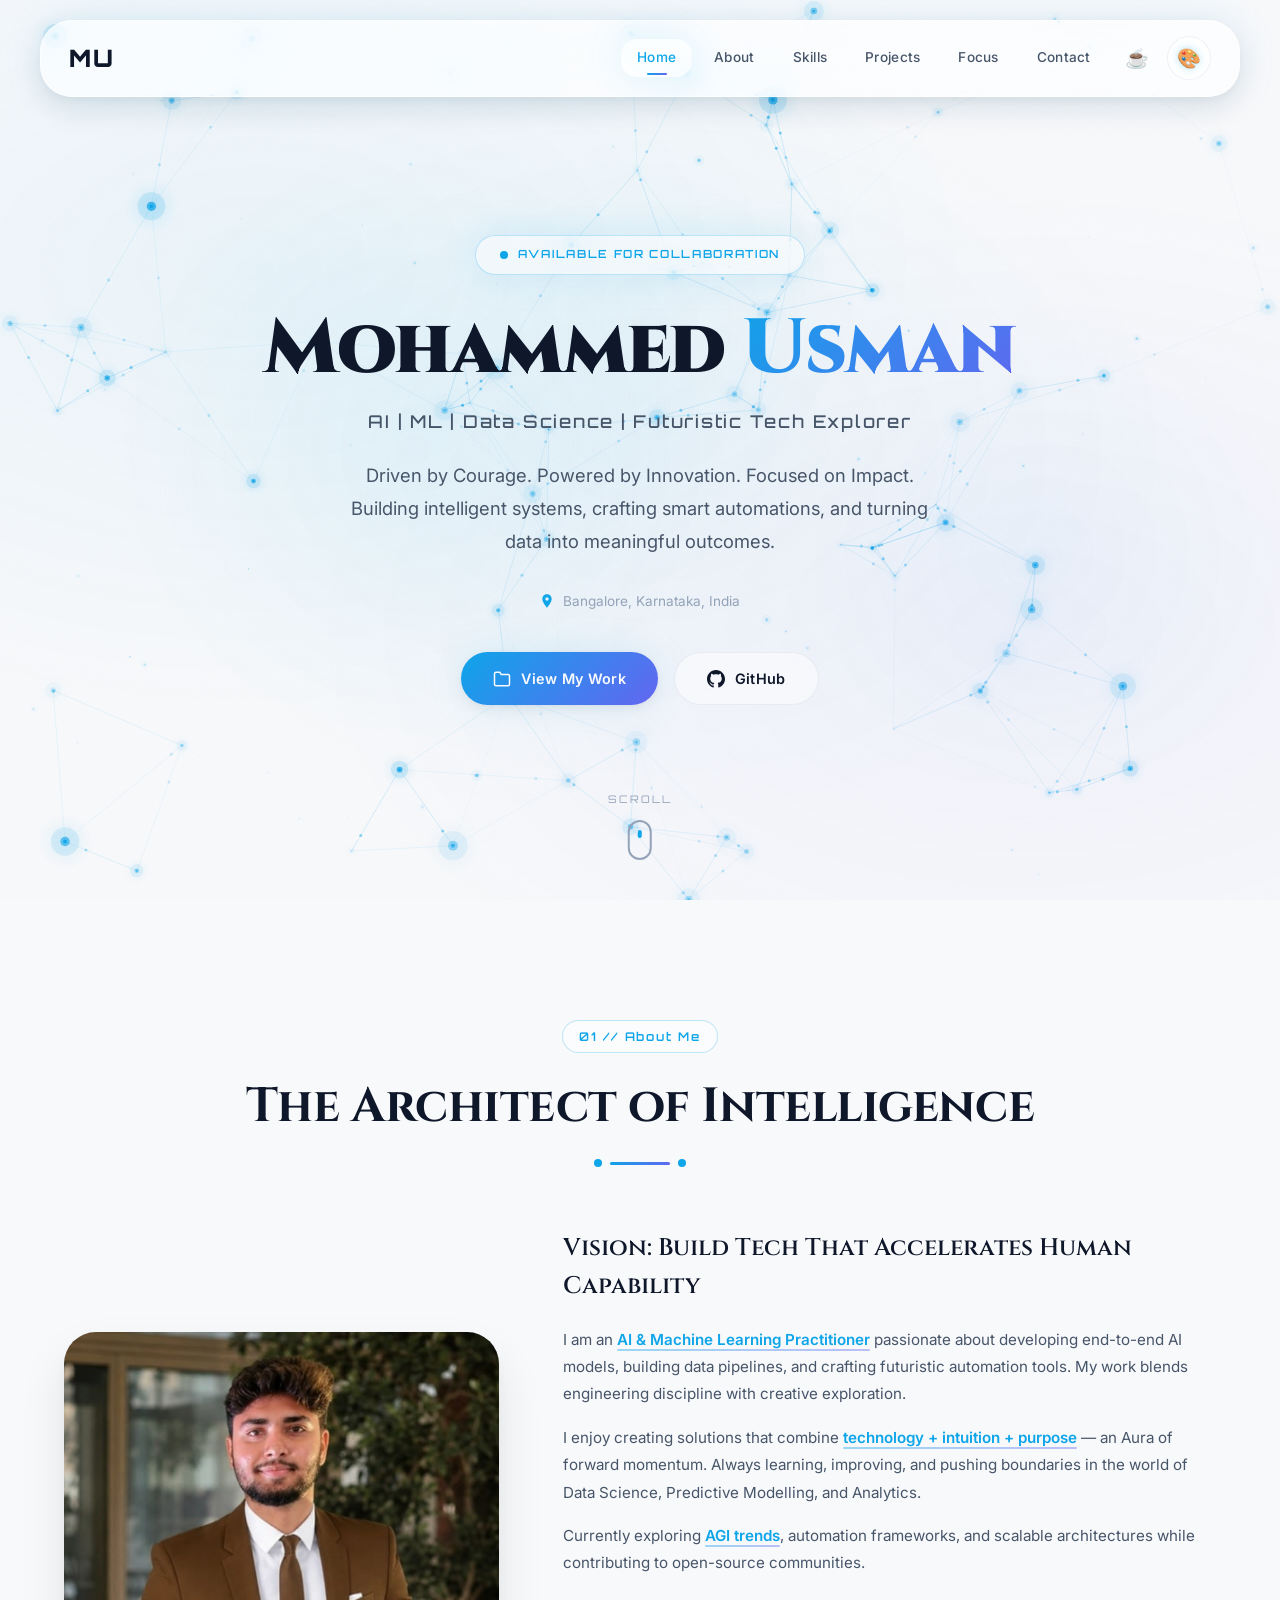
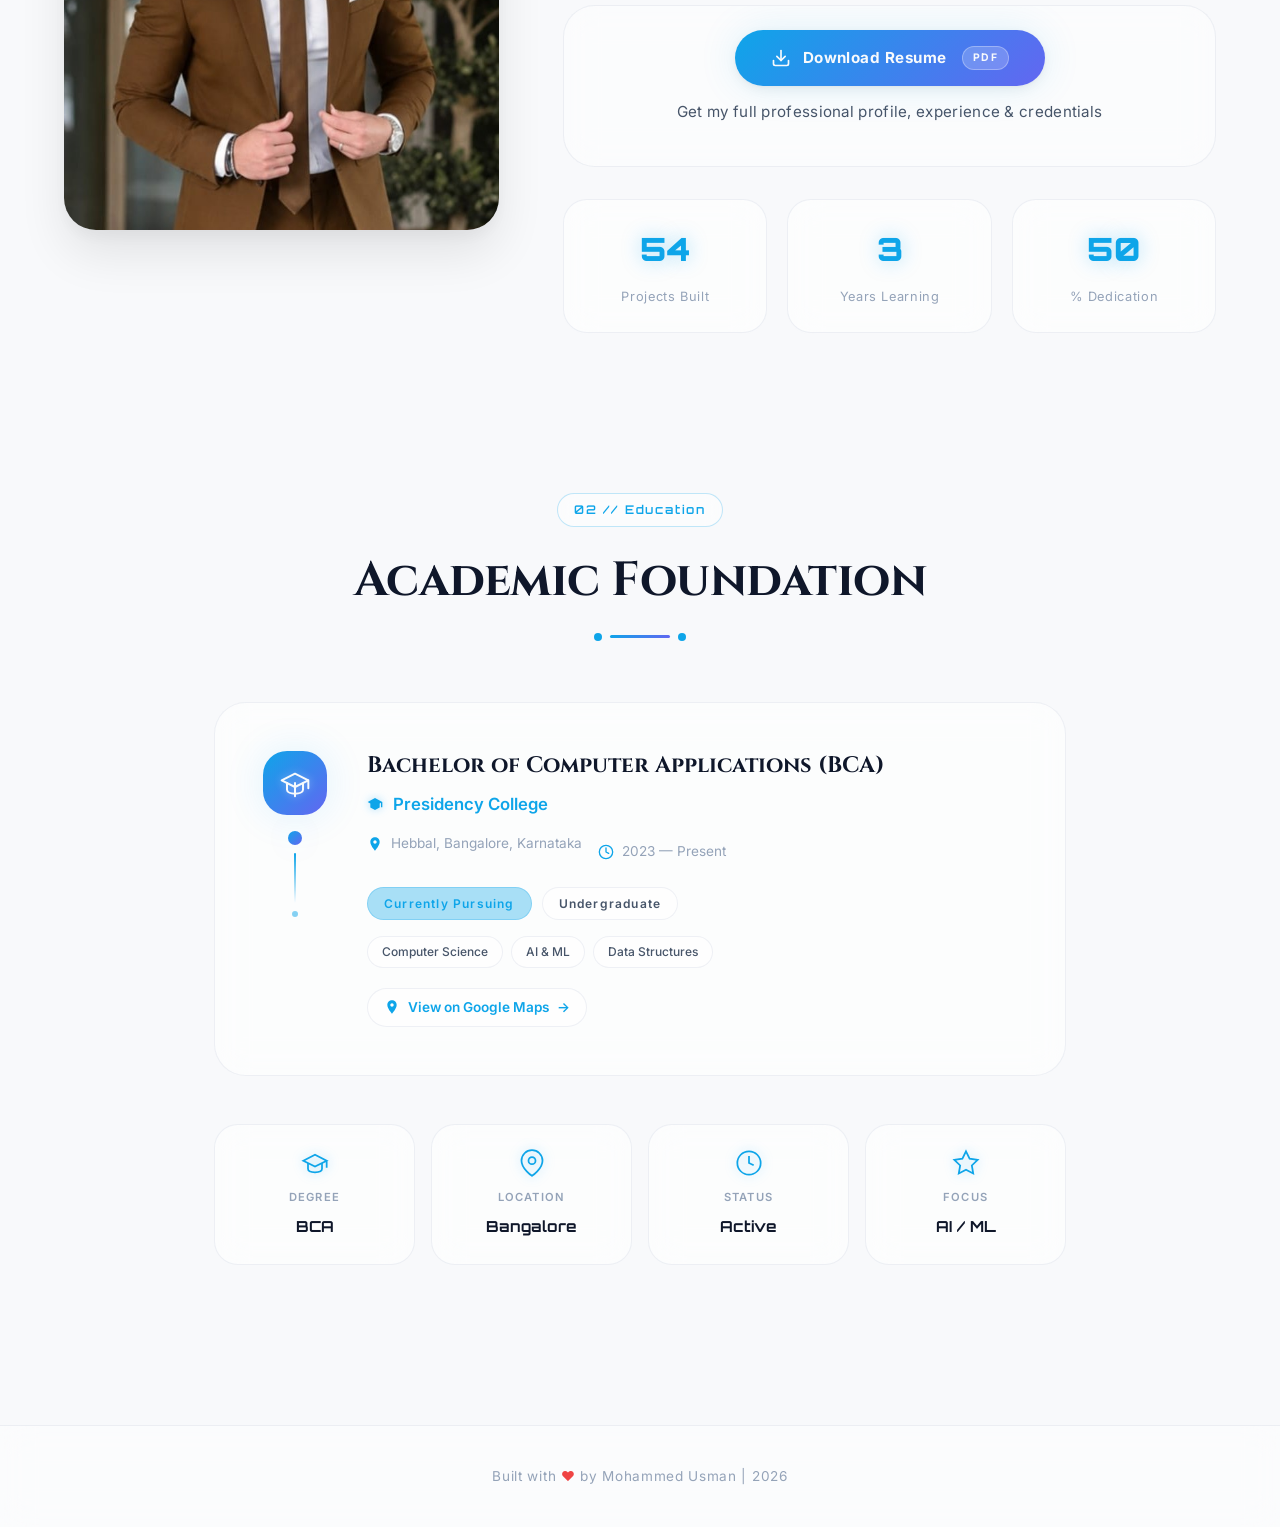
==== commit bff860a8: "Update resume download link in index.html" ====
--- a/index.html
+++ b/index.html
@@ -108,7 +108,7 @@
                 </p>
 
                 <div class="resume-download-wrap fade-in stagger-2">
-                    <a href="https://github.com/user-attachments/files/30023599/Usman.s-Resume.pdf" target="_blank" rel="noopener noreferrer" class="btn btn-resume" download="Mohammed_Usman_Resume.pdf">
+                    <a href="https://github.com/user-attachments/files/30556240/Mohammed-Usman-Resume.pdf" target="_blank" rel="noopener noreferrer" class="btn btn-resume" download="Mohammed_Usman_Resume.pdf">
                         <svg width="20" height="20" viewBox="0 0 24 24" fill="none" stroke="currentColor" stroke-width="2" stroke-linecap="round" stroke-linejoin="round">
                             <path d="M21 15v4a2 2 0 0 1-2 2H5a2 2 0 0 1-2-2v-4"/>
                             <polyline points="7 10 12 15 17 10"/>
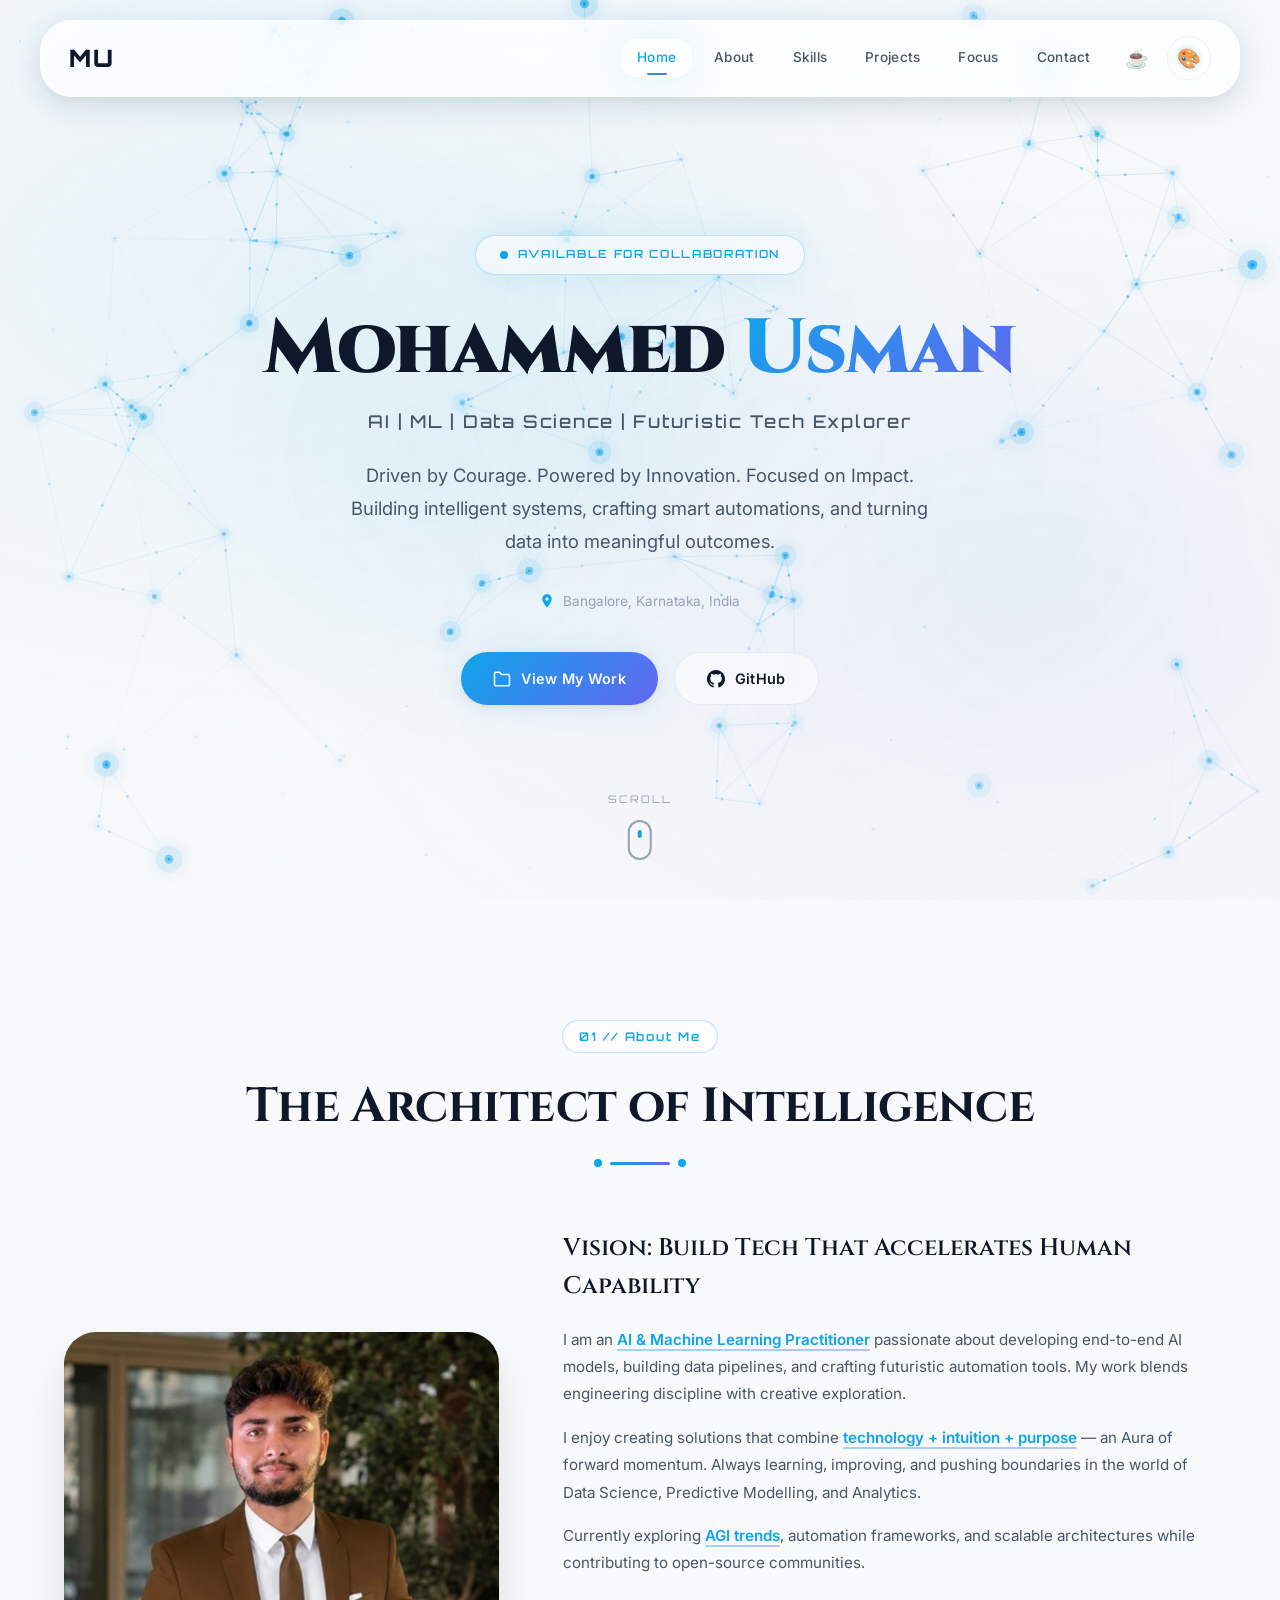
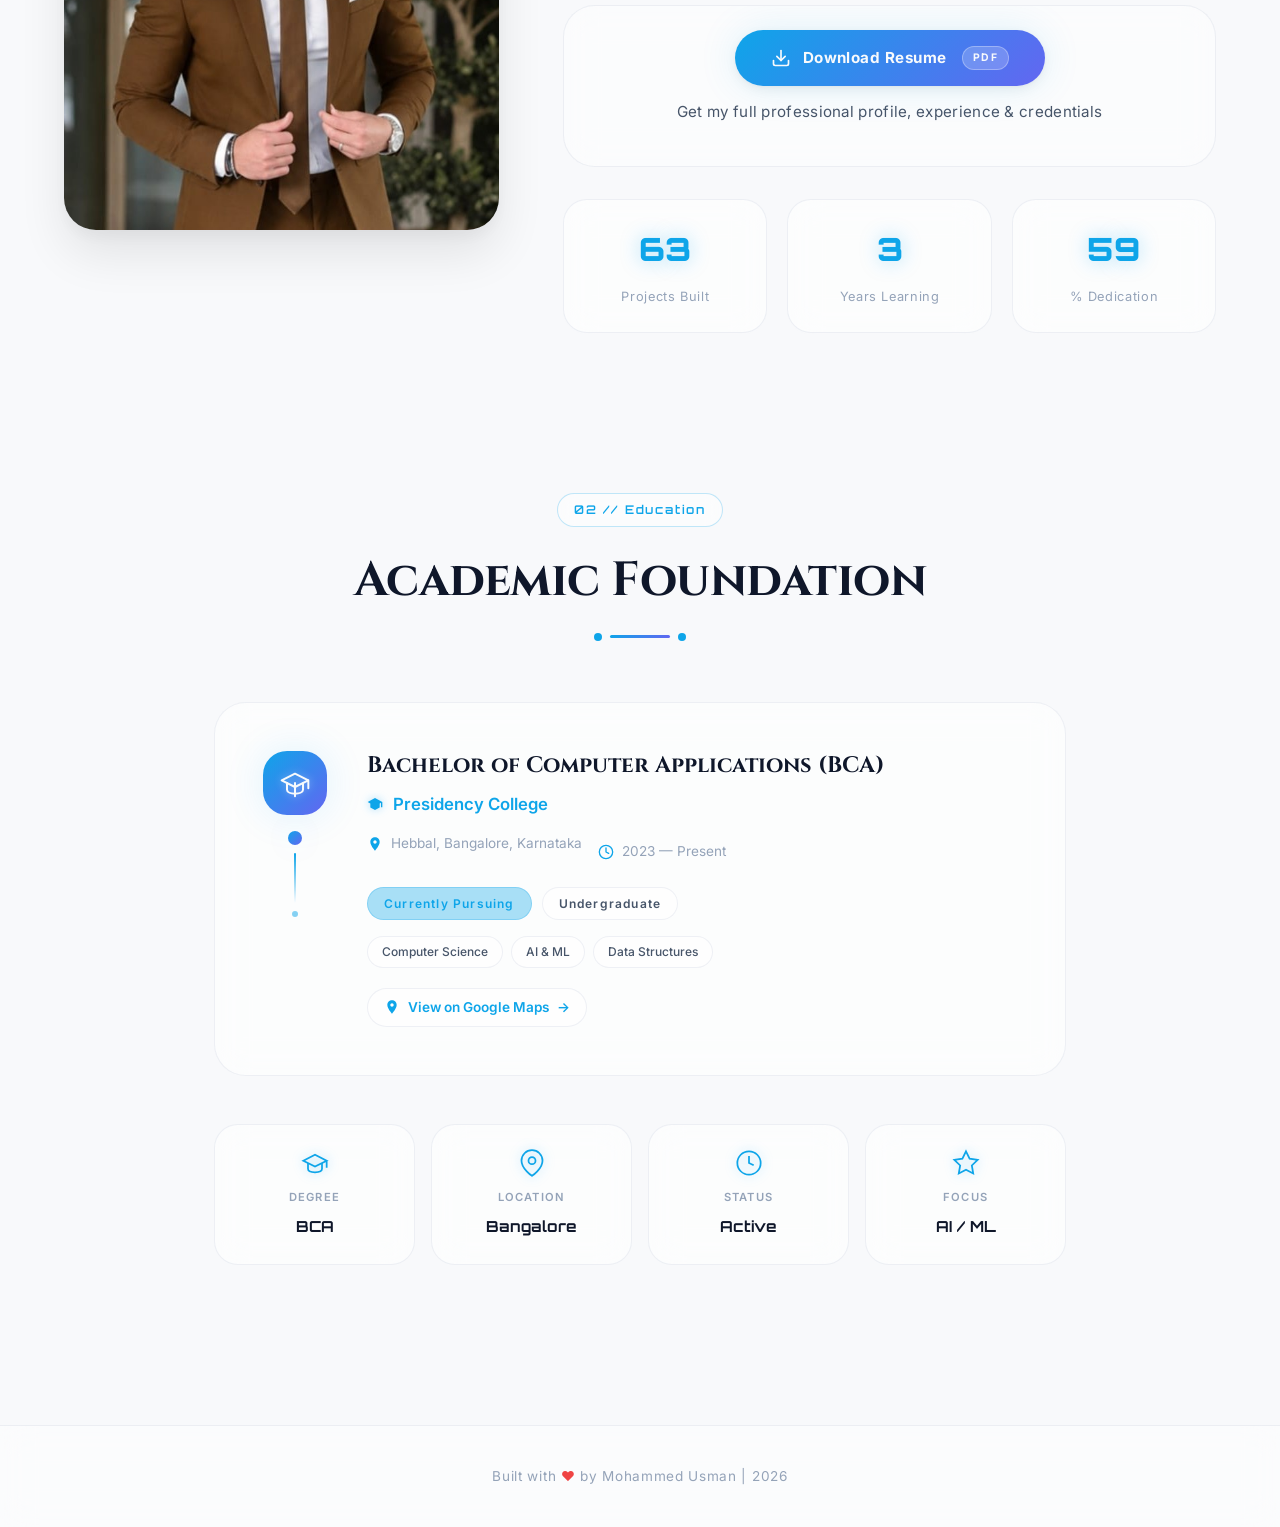
==== commit dead8265: "Fix GitHub link in index.html" ====
--- a/index.html
+++ b/index.html
@@ -67,7 +67,7 @@
                     </svg>
                     View My Work
                 <span class="wave"></span></a>
-                <a href="https://github.com/ussu321" target="_blank" rel="noopener noreferrer" class="btn btn-secondary">
+                <a href="https://github.com/issu321" target="_blank" rel="noopener noreferrer" class="btn btn-secondary">
                     <svg width="18" height="18" viewBox="0 0 24 24" fill="currentColor">
                         <path d="M12 0c-6.626 0-12 5.373-12 12 0 5.302 3.438 9.8 8.207 11.387.599.111.793-.261.793-.577v-2.234c-3.338.726-4.033-1.416-4.033-1.416-.546-1.387-1.333-1.756-1.333-1.756-1.089-.745.083-.729.083-.729 1.205.084 1.839 1.237 1.839 1.237 1.07 1.834 2.807 1.304 3.492.997.107-.775.418-1.305.762-1.604-2.665-.305-5.467-1.334-5.467-5.931 0-1.311.469-2.381 1.236-3.221-.124-.303-.535-1.524.117-3.176 0 0 1.008-.322 3.301 1.23.957-.266 1.983-.399 3.003-.404 1.02.005 2.047.138 3.006.404 2.291-1.552 3.297-1.23 3.297-1.23.653 1.653.242 2.874.118 3.176.77.84 1.235 1.911 1.235 3.221 0 4.609-2.807 5.624-5.479 5.921.43.372.823 1.102.823 2.222v3.293c0 .319.192.694.801.576 4.765-1.589 8.199-6.086 8.199-11.386 0-6.627-5.373-12-12-12z"/>
                     </svg>
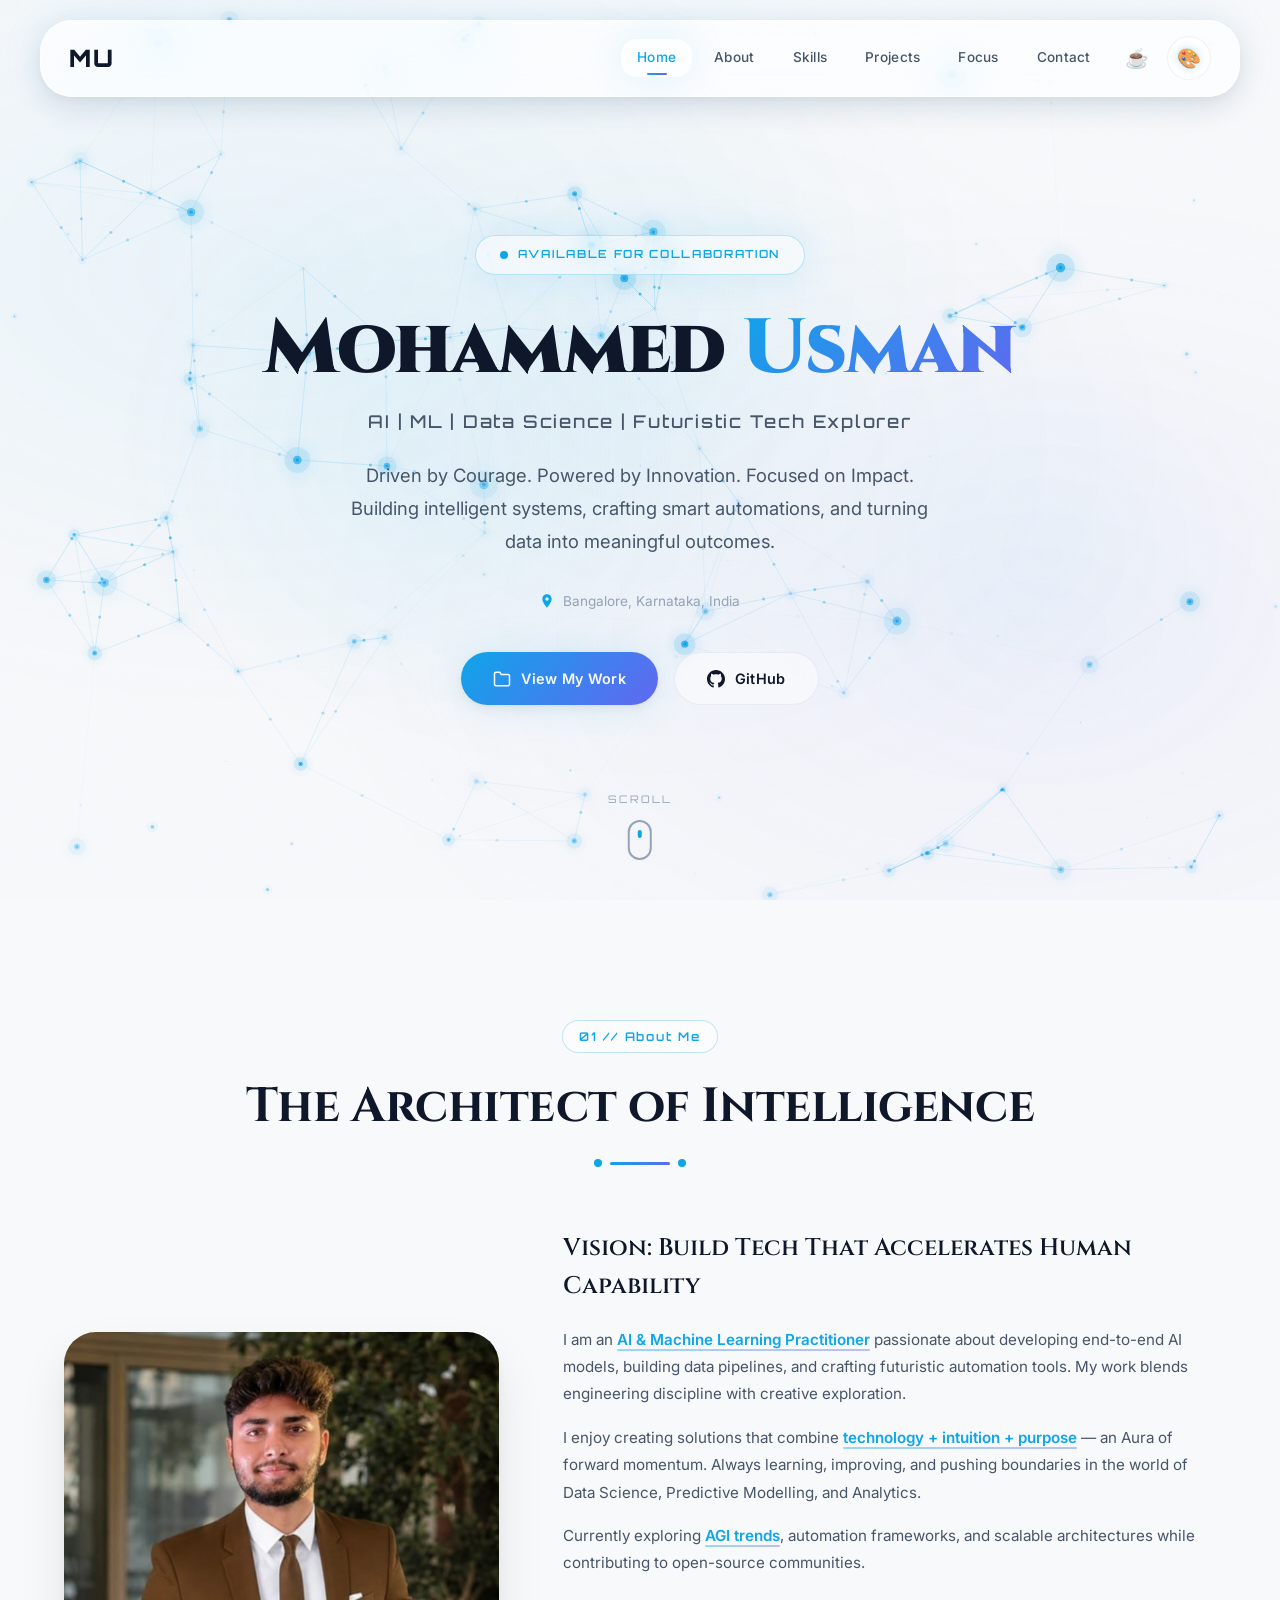
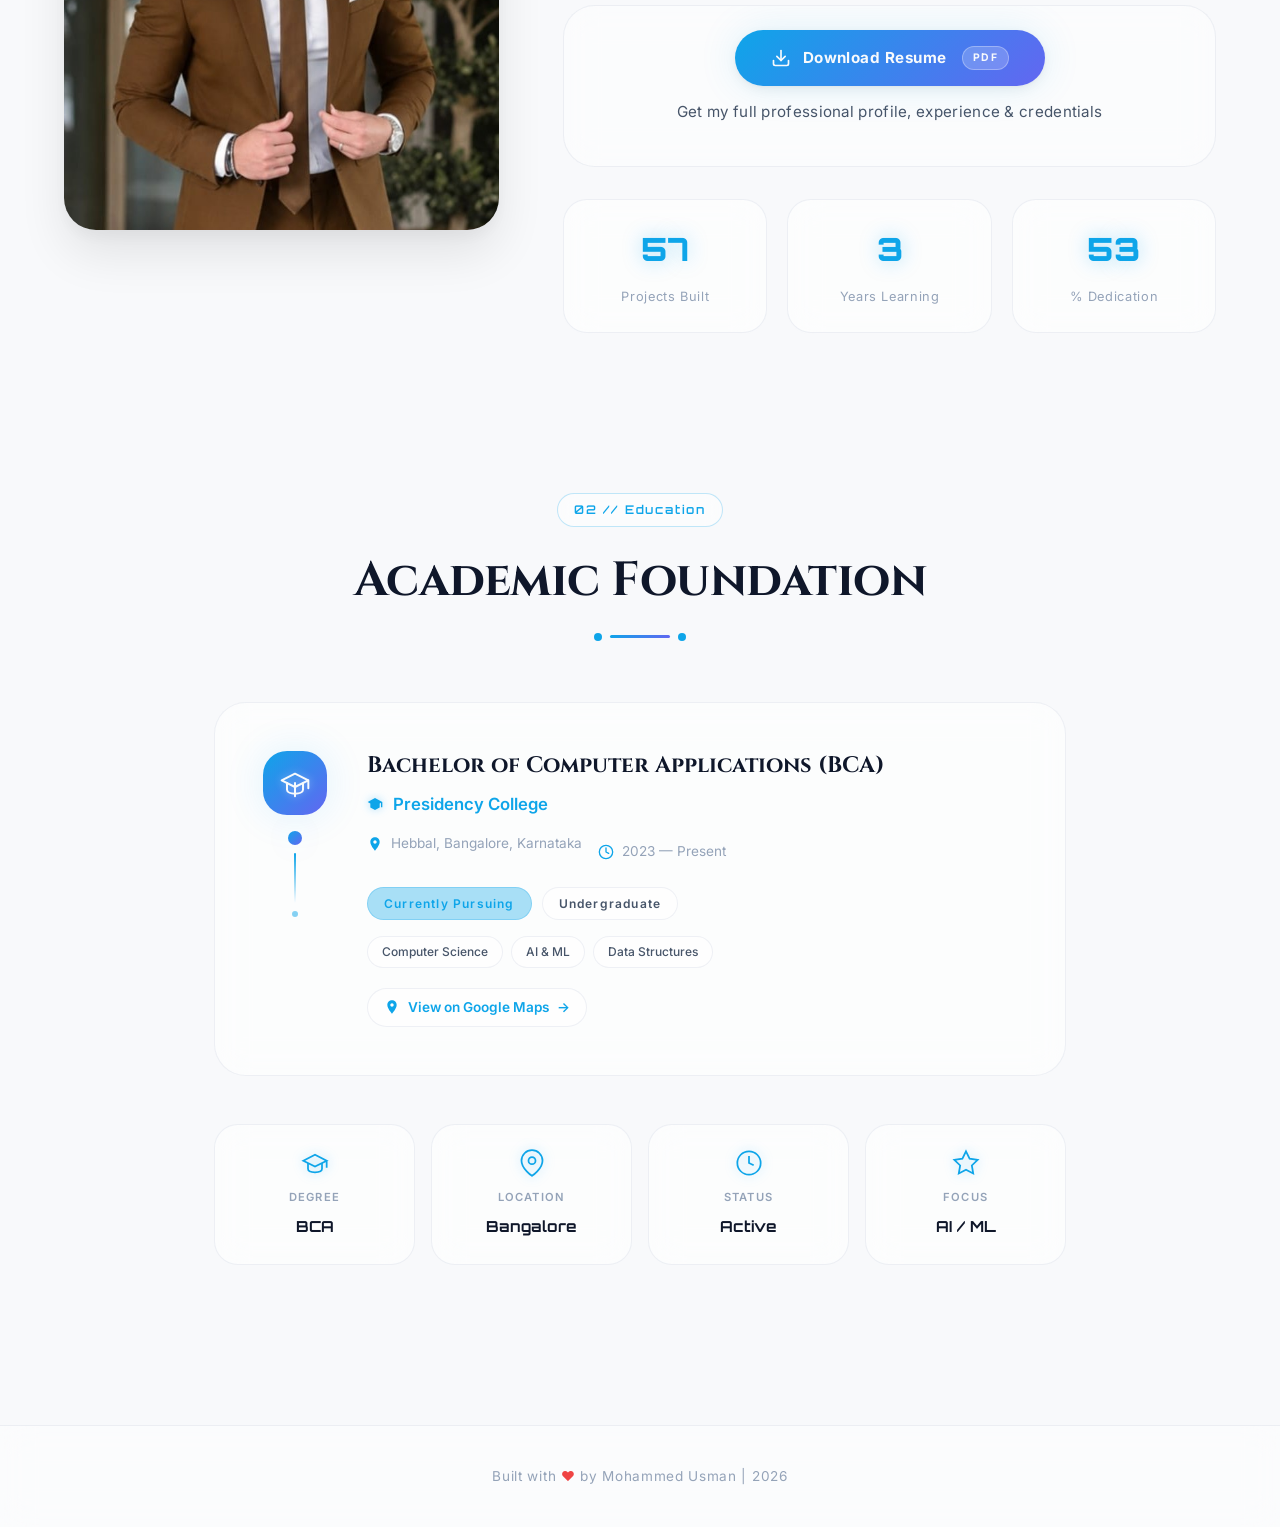
==== commit cfb83d93: "Update resume download link in index.html" ====
--- a/index.html
+++ b/index.html
@@ -108,7 +108,7 @@
                 </p>
 
                 <div class="resume-download-wrap fade-in stagger-2">
-                    <a href="https://github.com/user-attachments/files/30556240/Mohammed-Usman-Resume.pdf" target="_blank" rel="noopener noreferrer" class="btn btn-resume" download="Mohammed_Usman_Resume.pdf">
+                    <a href="https://github.com/user-attachments/files/31420429/Mohammed_Usman_Resume.pdf" target="_blank" rel="noopener noreferrer" class="btn btn-resume" download="Mohammed_Usman_Resume.pdf">
                         <svg width="20" height="20" viewBox="0 0 24 24" fill="none" stroke="currentColor" stroke-width="2" stroke-linecap="round" stroke-linejoin="round">
                             <path d="M21 15v4a2 2 0 0 1-2 2H5a2 2 0 0 1-2-2v-4"/>
                             <polyline points="7 10 12 15 17 10"/>
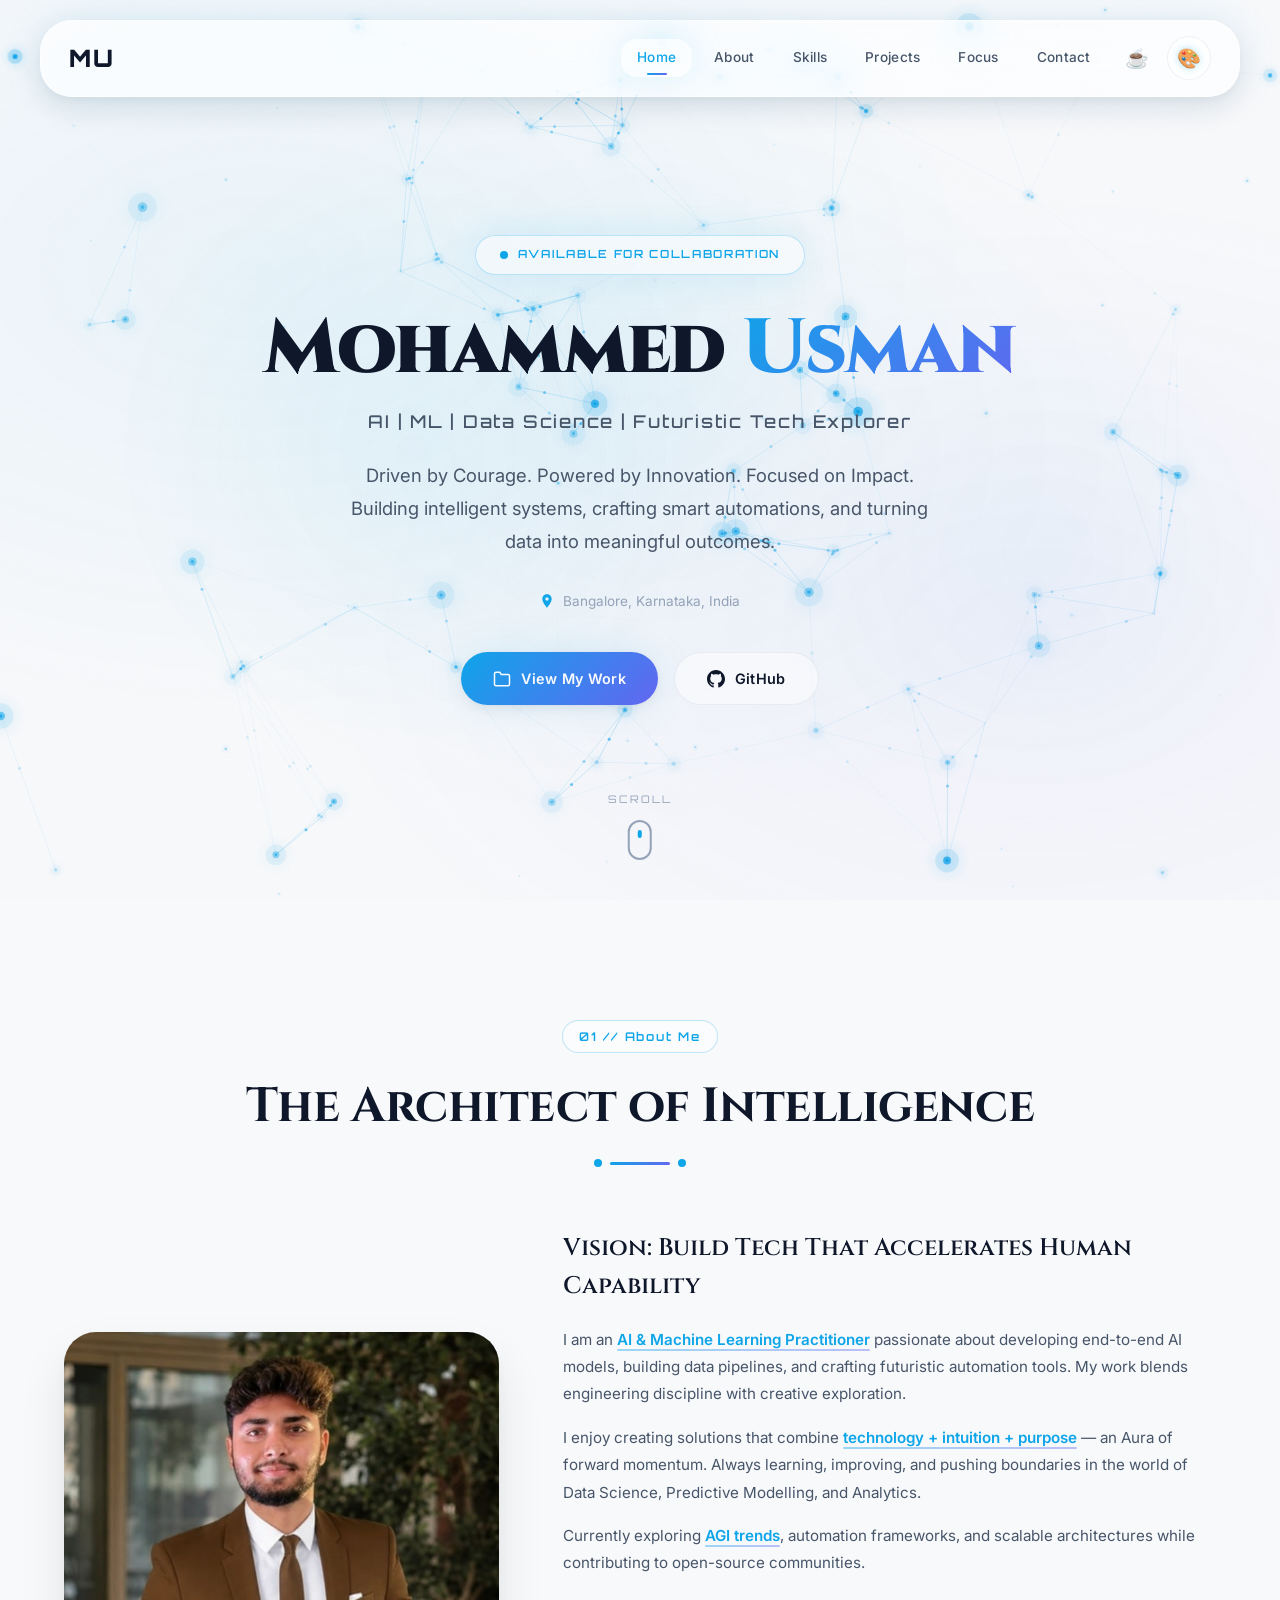
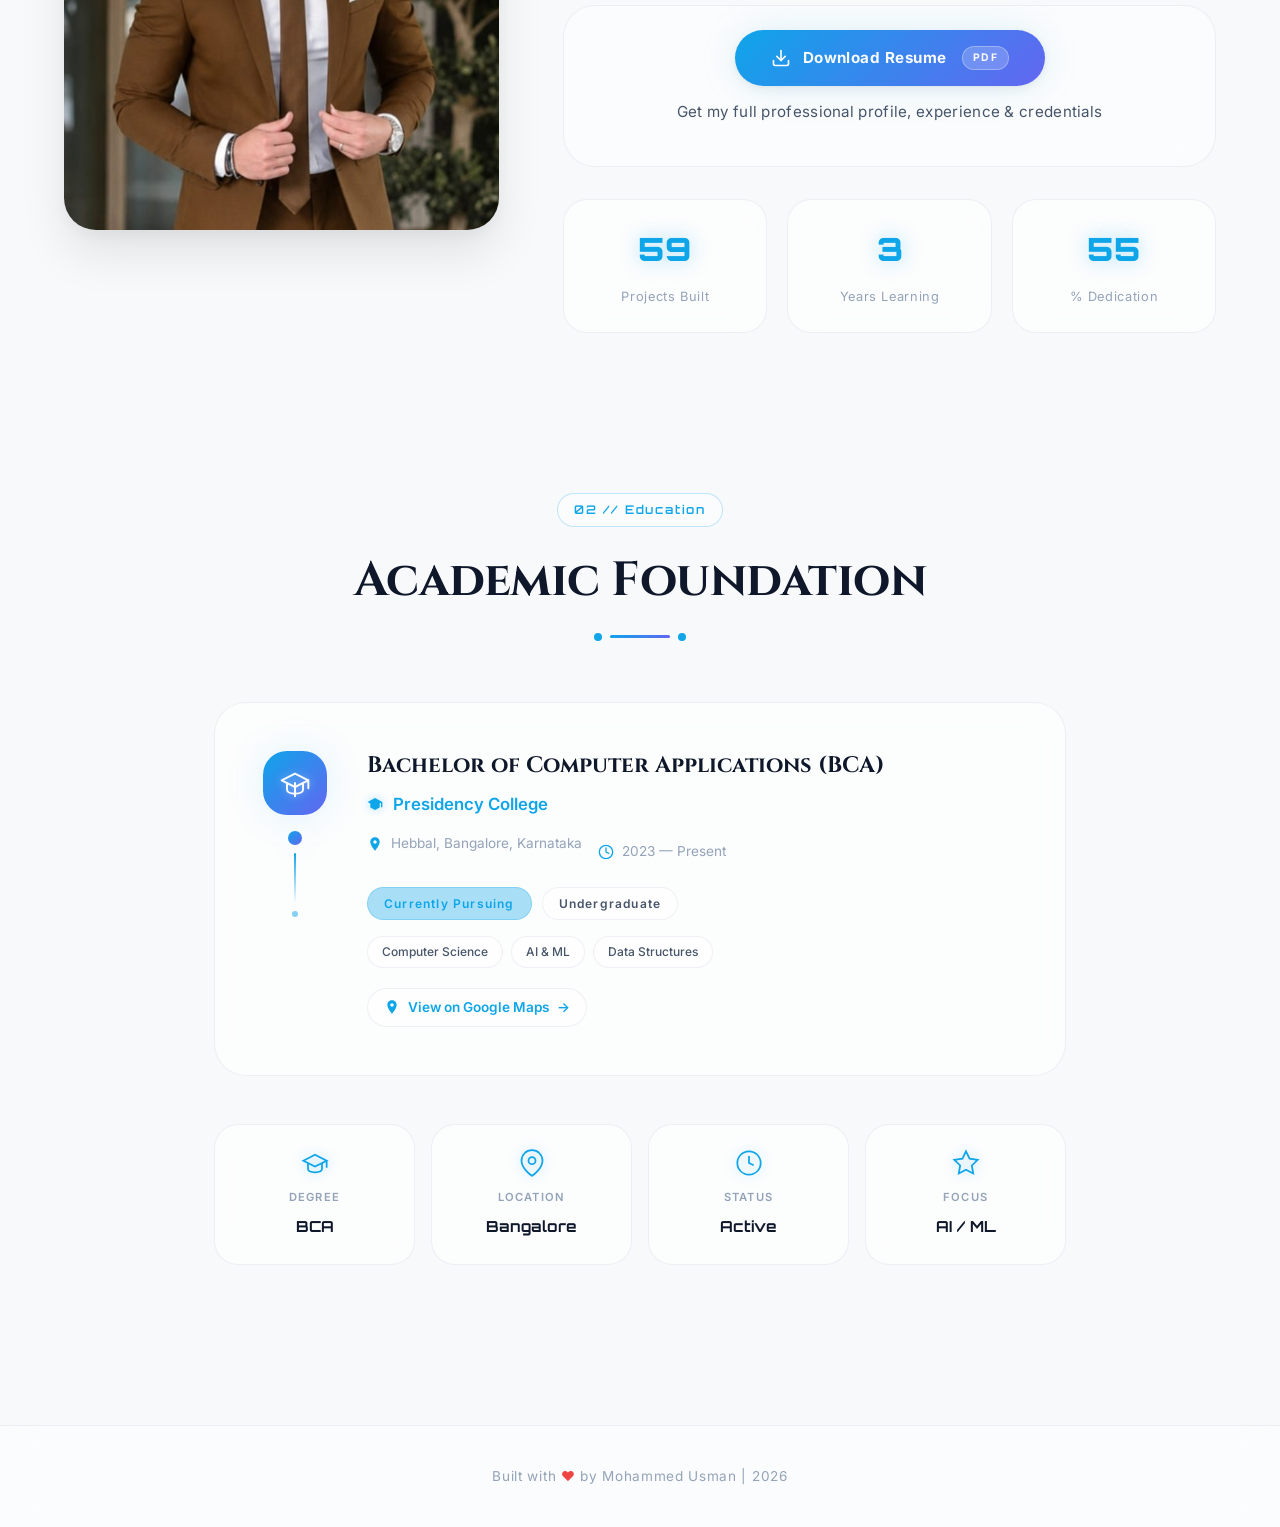
==== commit 1dbceb0b: "Add favicon links to index.html Added favicon links for the personal website." ====
--- a/index.html
+++ b/index.html
@@ -1,6 +1,9 @@
 <!DOCTYPE html>
 <html lang="en">
 <head>
+    <!-- Personal Website Favicon -->
+<link rel="icon" type="image/jpeg" href="./issu321.jpg">
+<link rel="shortcut icon" type="image/jpeg" href="./issu321.jpg">
     <meta charset="UTF-8">
     <meta name="viewport" content="width=device-width, initial-scale=1.0, maximum-scale=5.0, user-scalable=yes">
     <title>Mohammed Usman | AI & ML Portfolio</title>
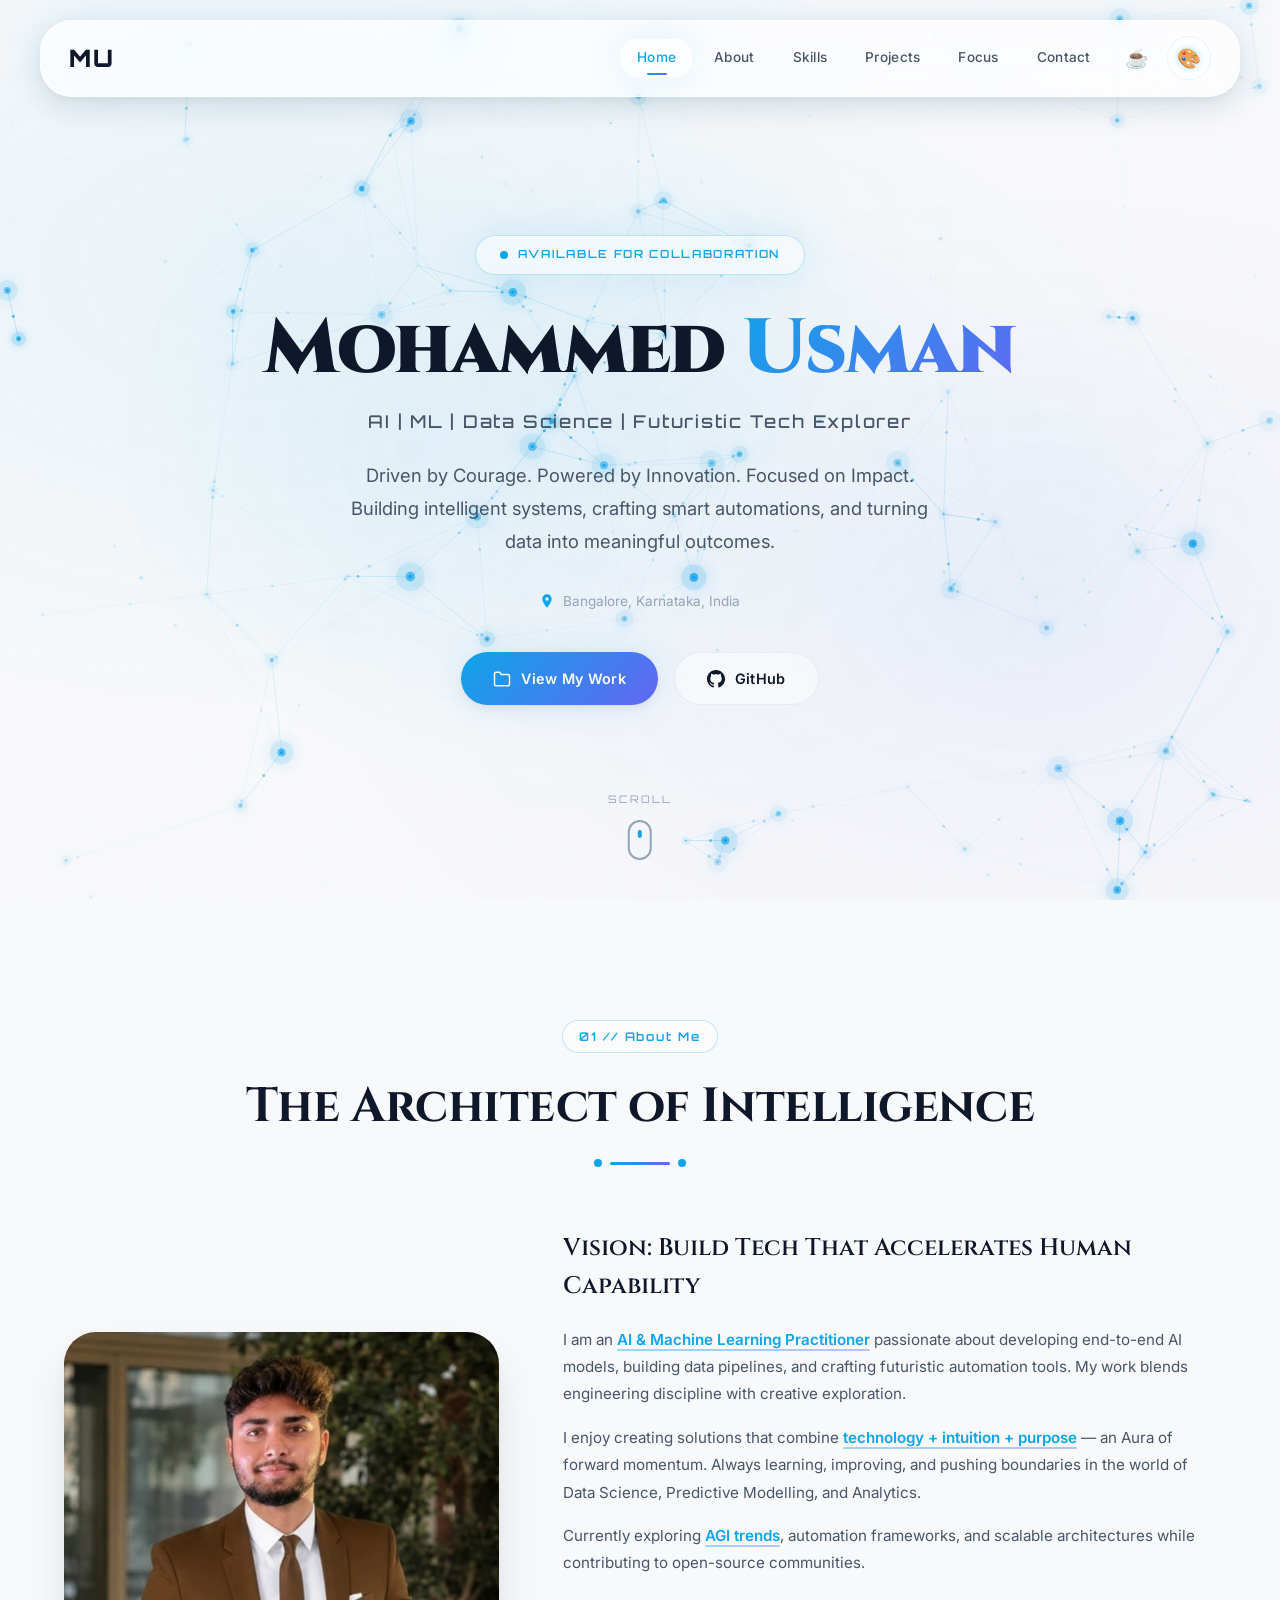
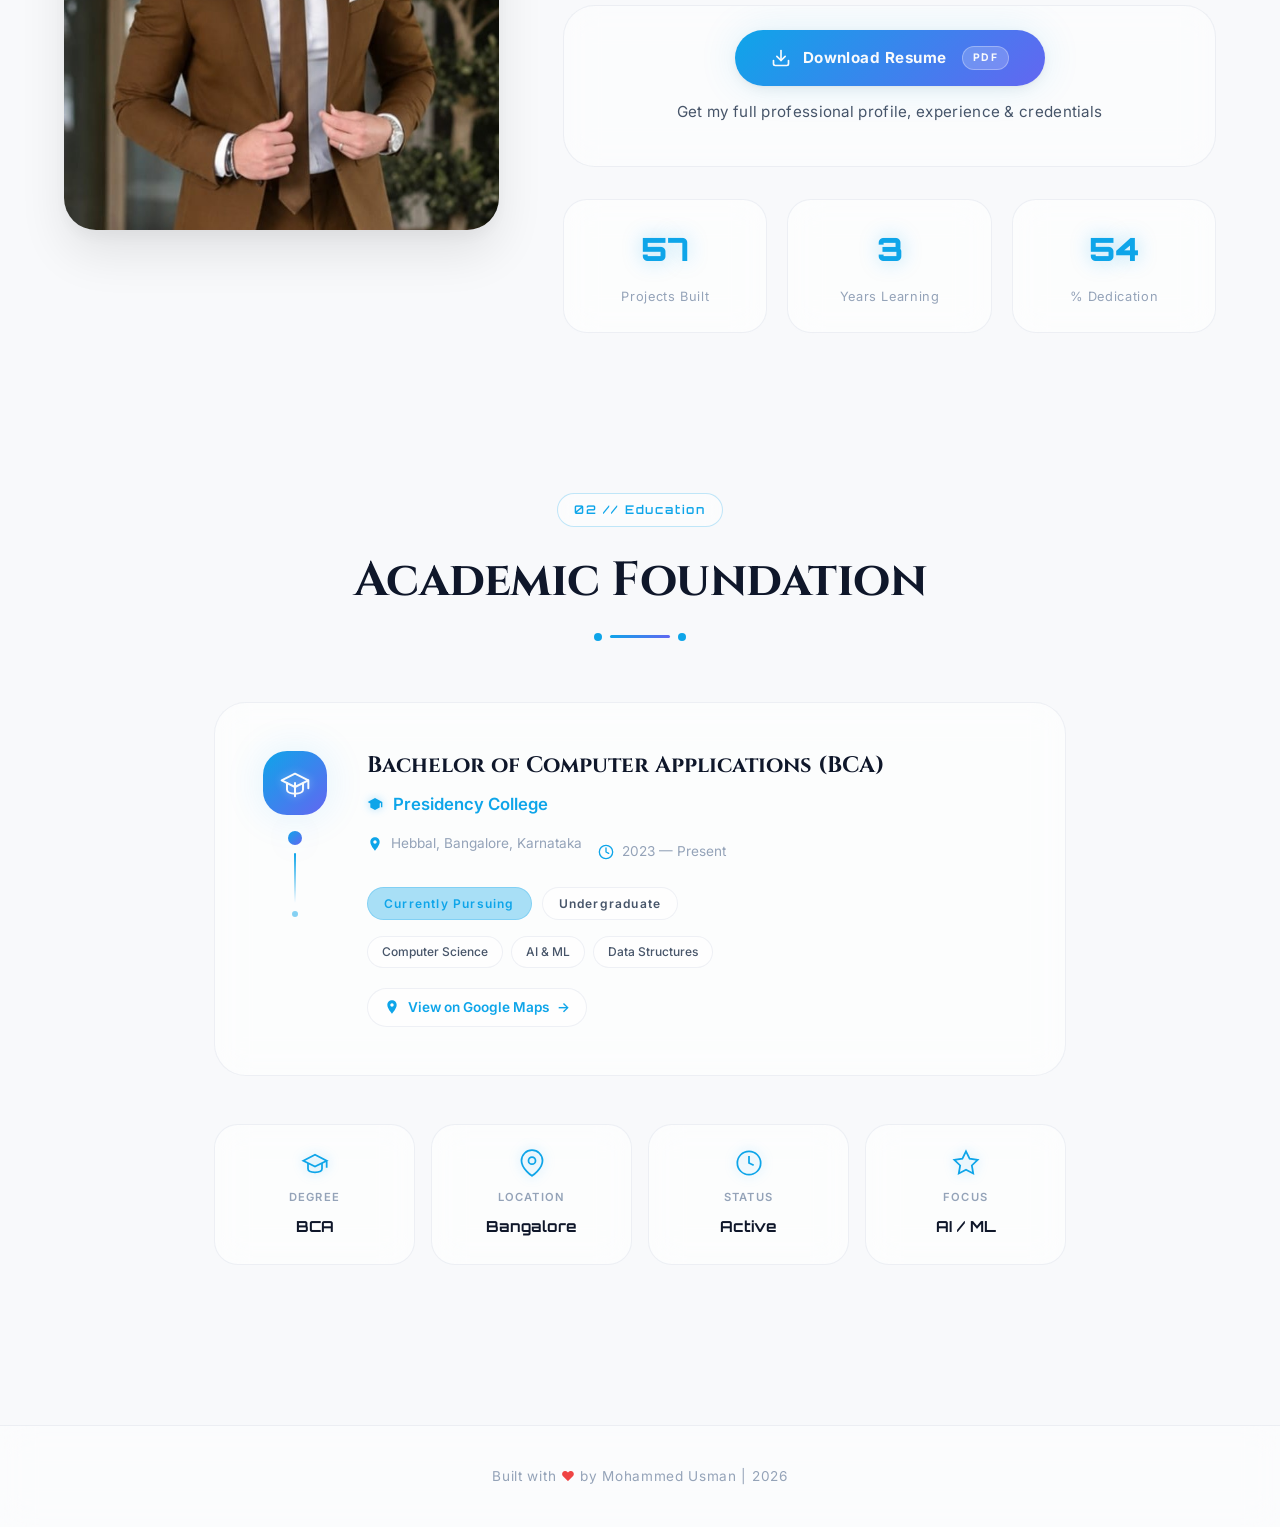
==== commit 945fde30: "Modify favicon links in index.html Updated favicon links and added apple-touch-icon." ====
--- a/index.html
+++ b/index.html
@@ -1,9 +1,9 @@
 <!DOCTYPE html>
 <html lang="en">
 <head>
-    <!-- Personal Website Favicon -->
-<link rel="icon" type="image/jpeg" href="./issu321.jpg">
-<link rel="shortcut icon" type="image/jpeg" href="./issu321.jpg">
+    <!-- Personal Profile Favicon --> <link rel="icon" type="image/jpeg" href="issu321.jpg">
+
+<link rel="apple-touch-icon" href="issu321.jpg">
     <meta charset="UTF-8">
     <meta name="viewport" content="width=device-width, initial-scale=1.0, maximum-scale=5.0, user-scalable=yes">
     <title>Mohammed Usman | AI & ML Portfolio</title>
